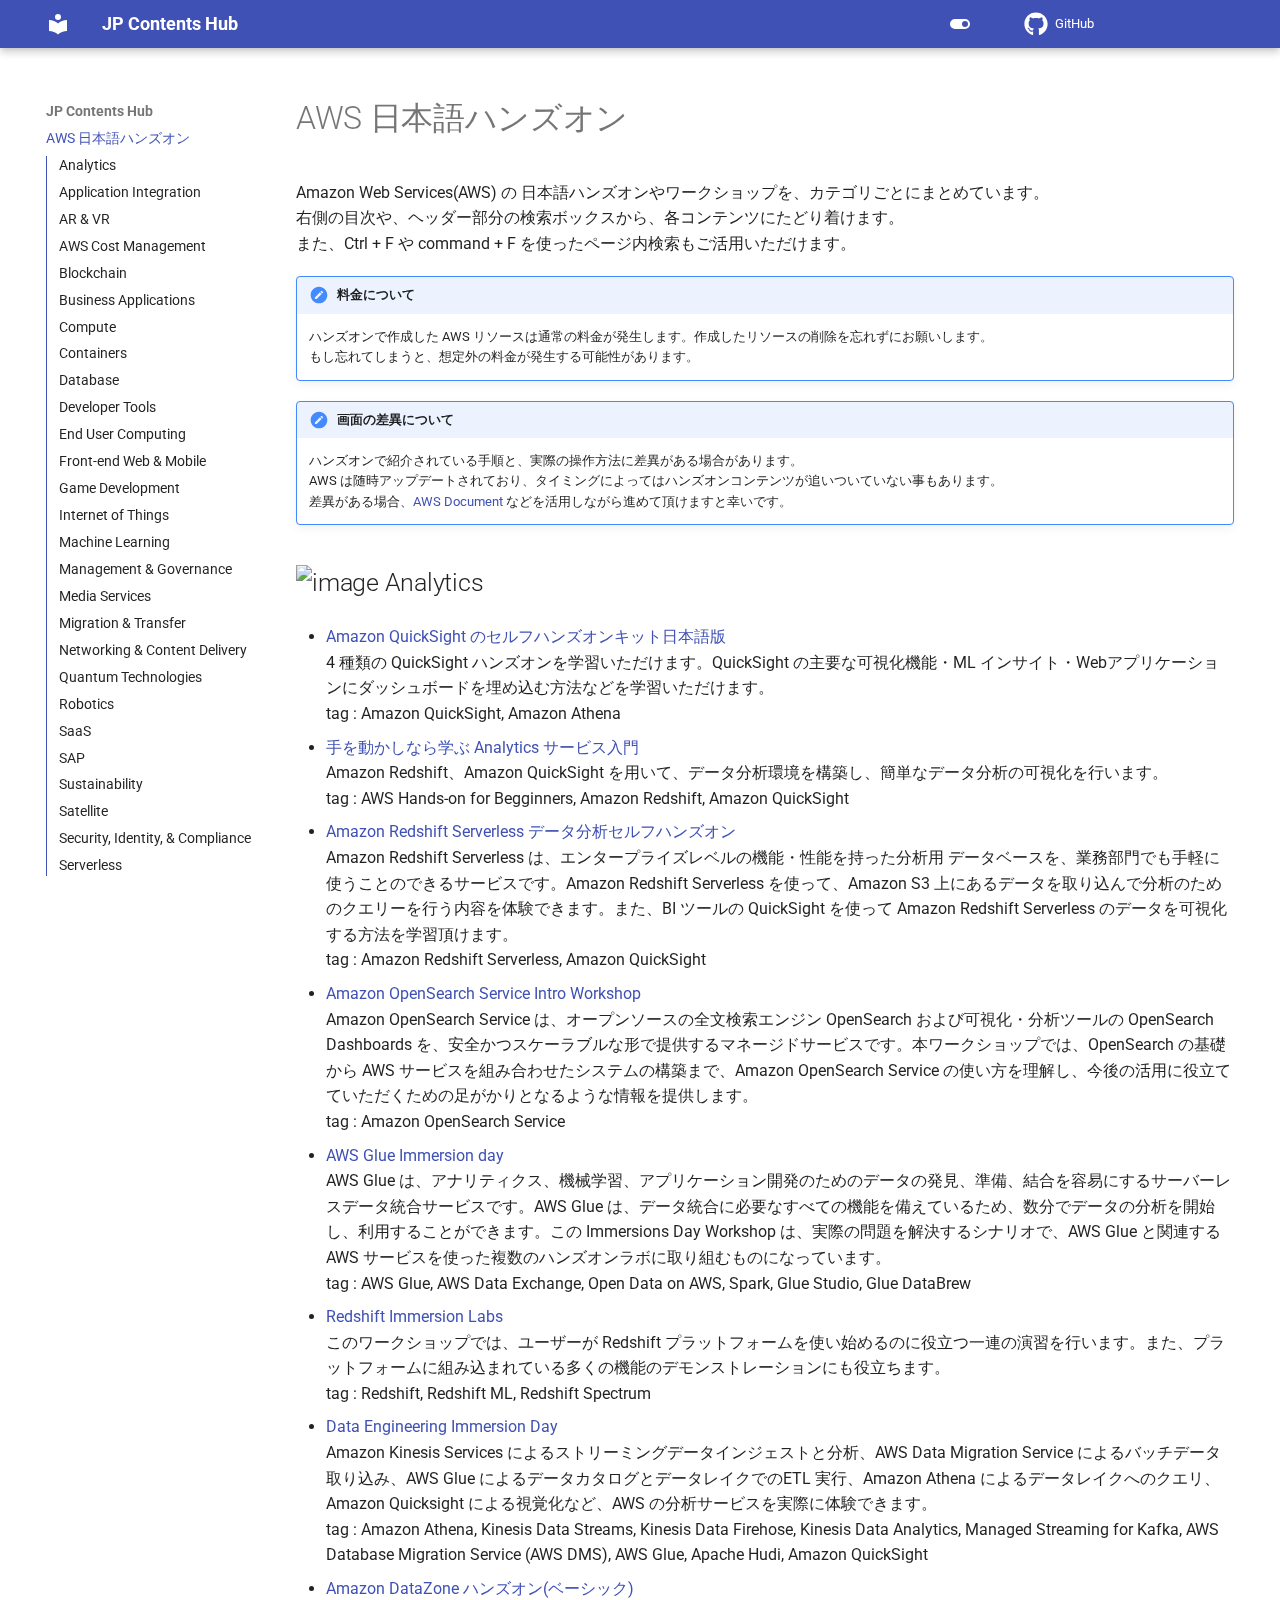
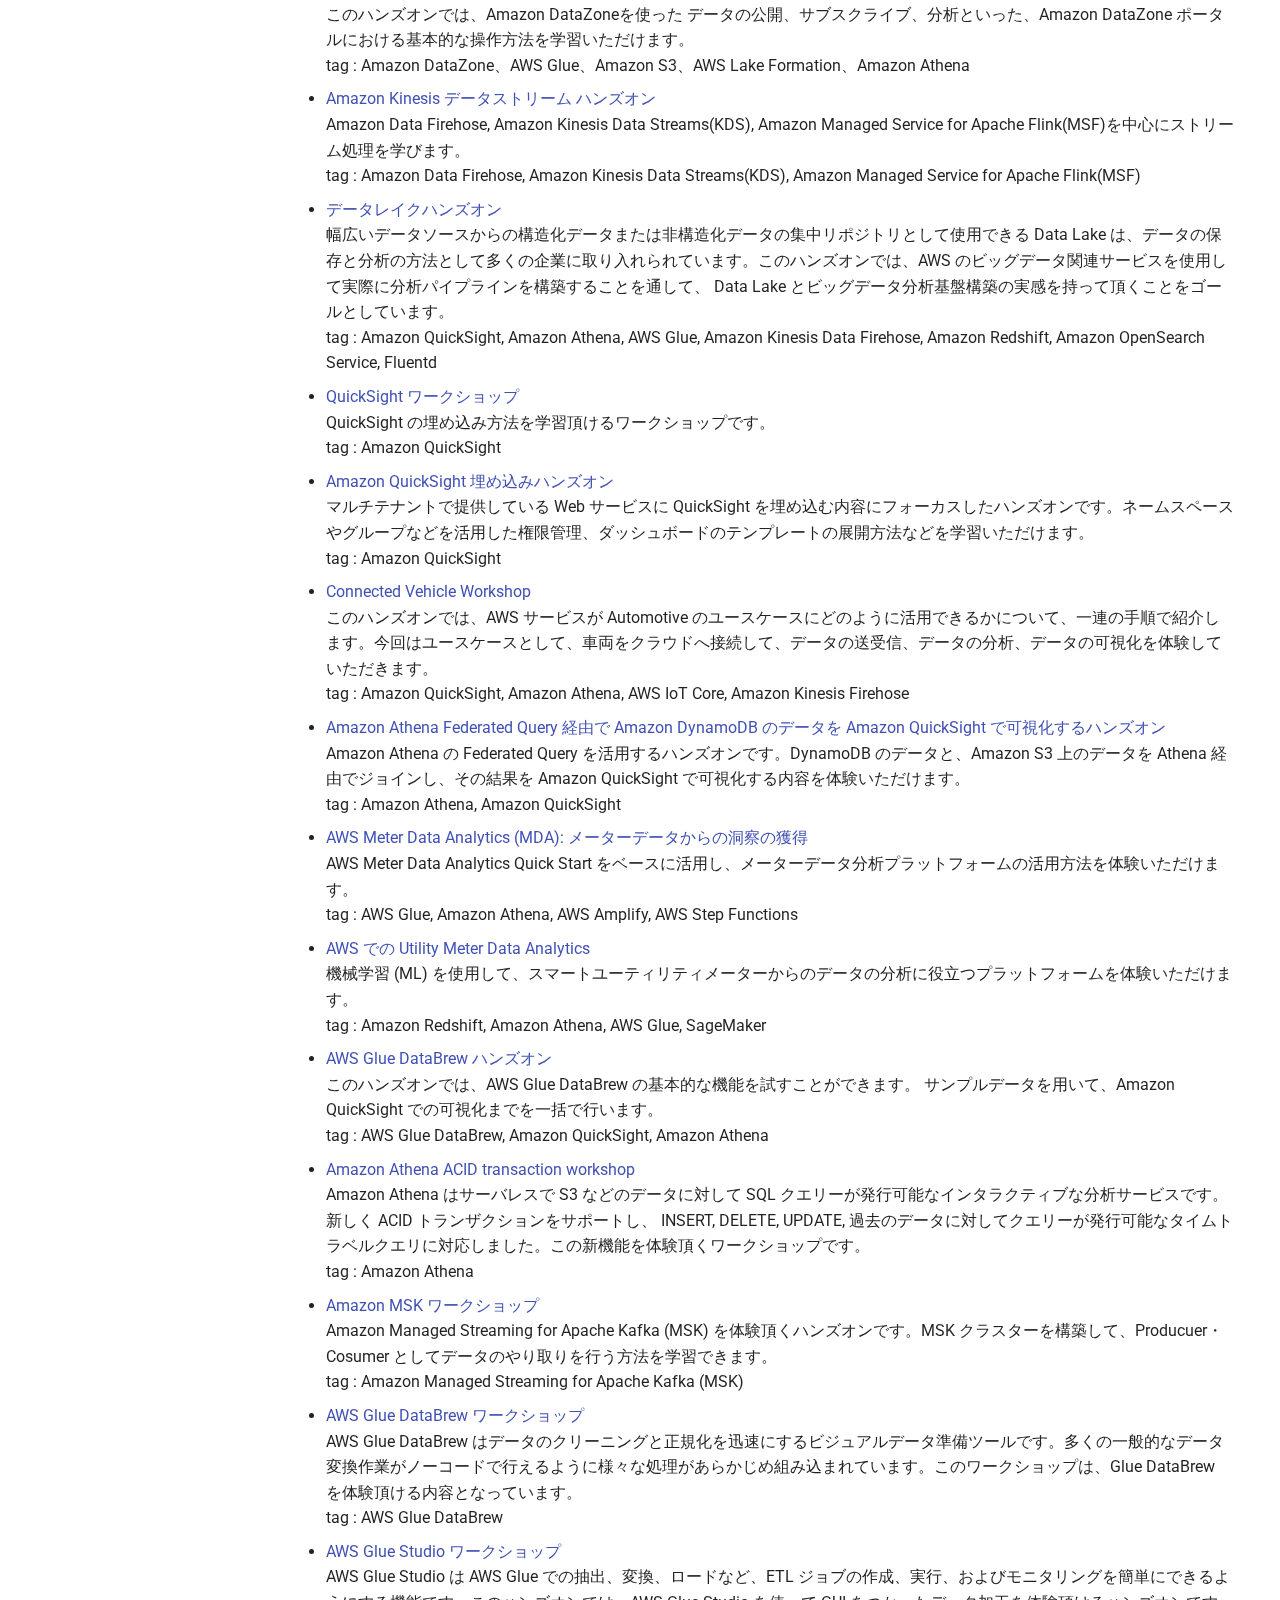
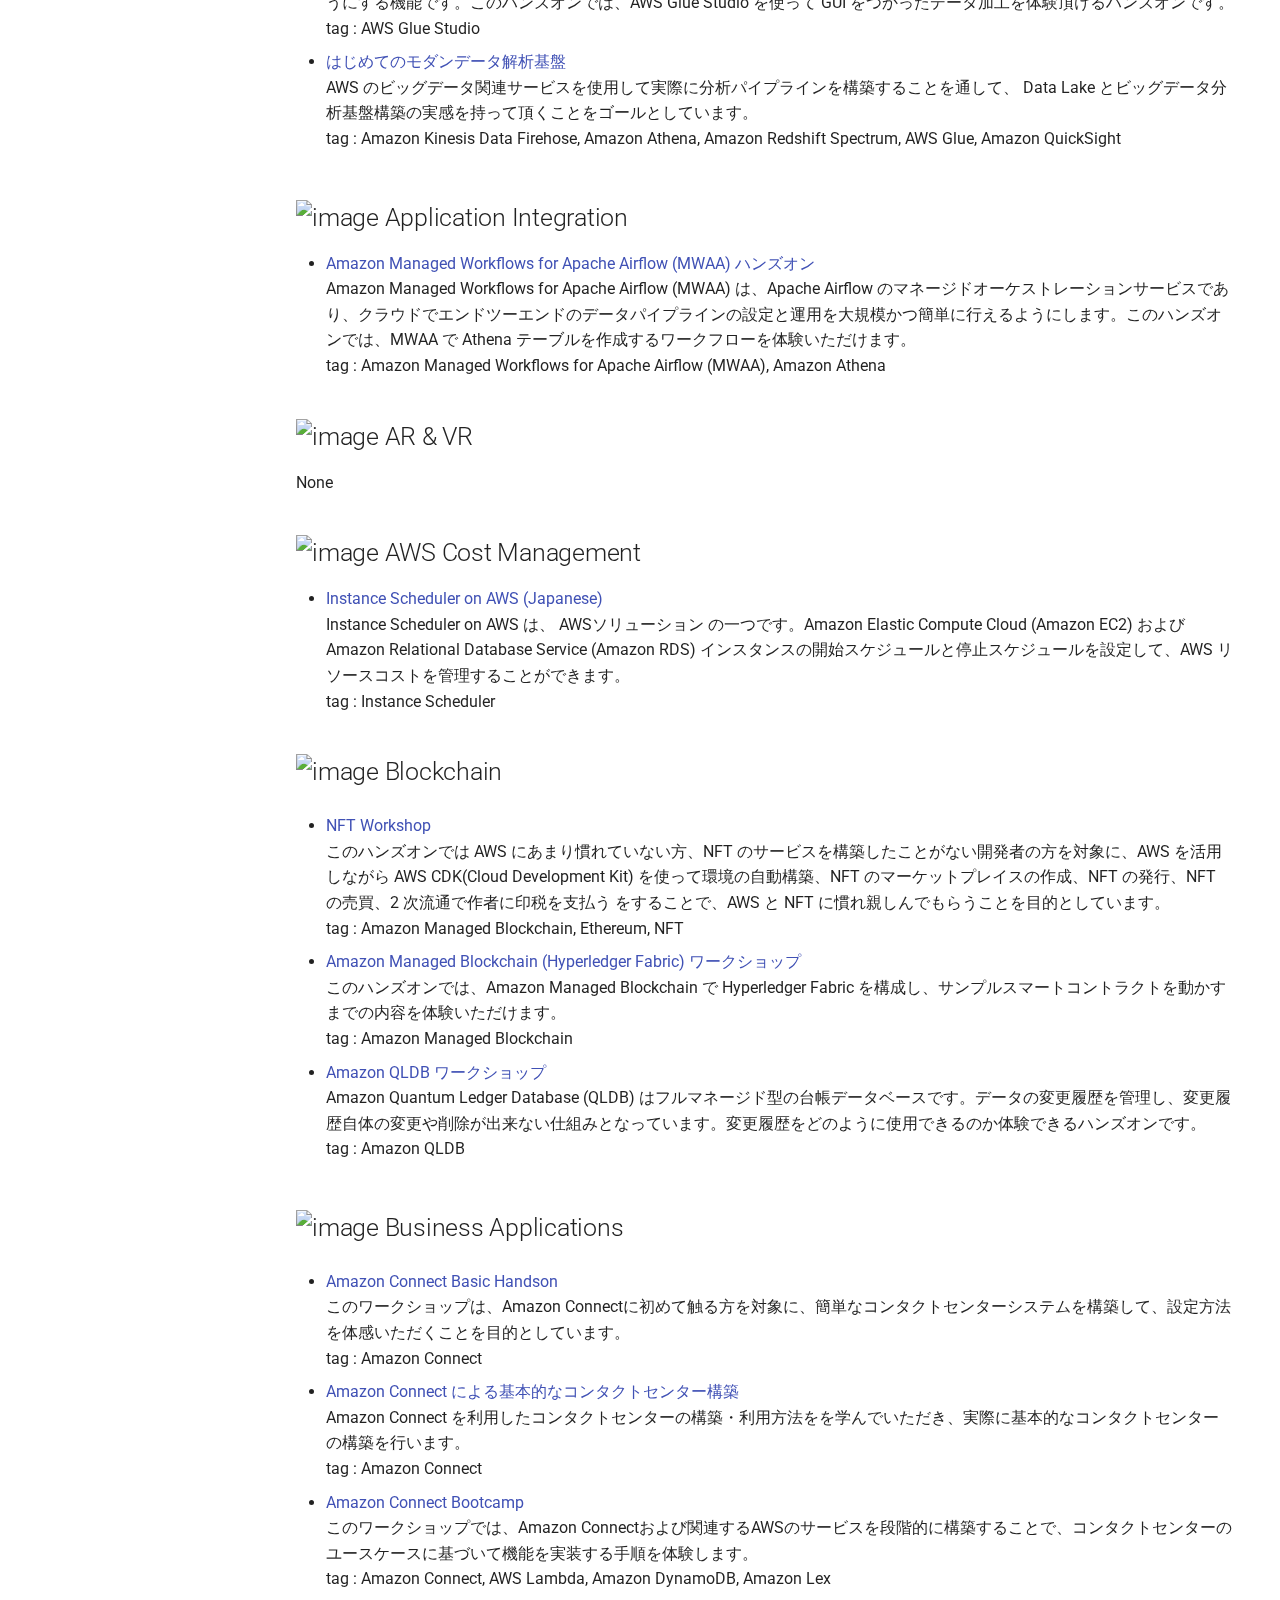
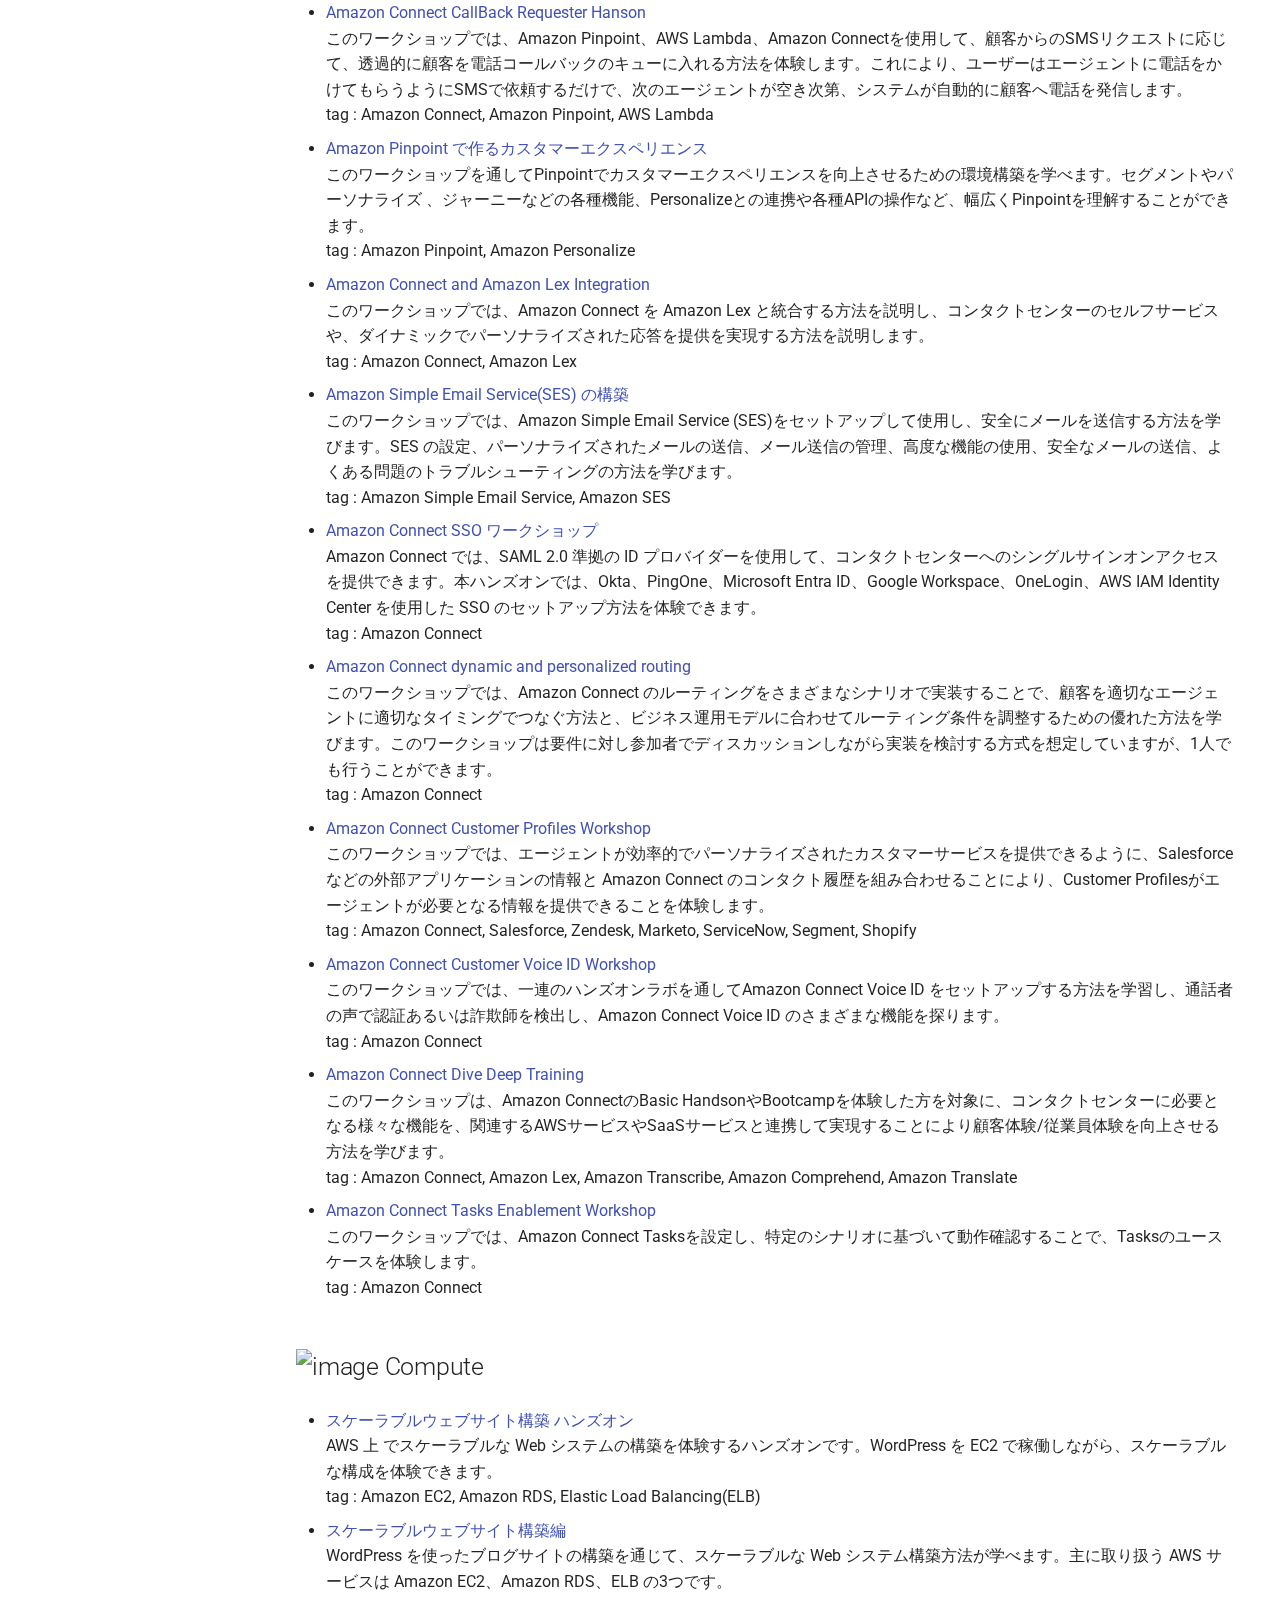
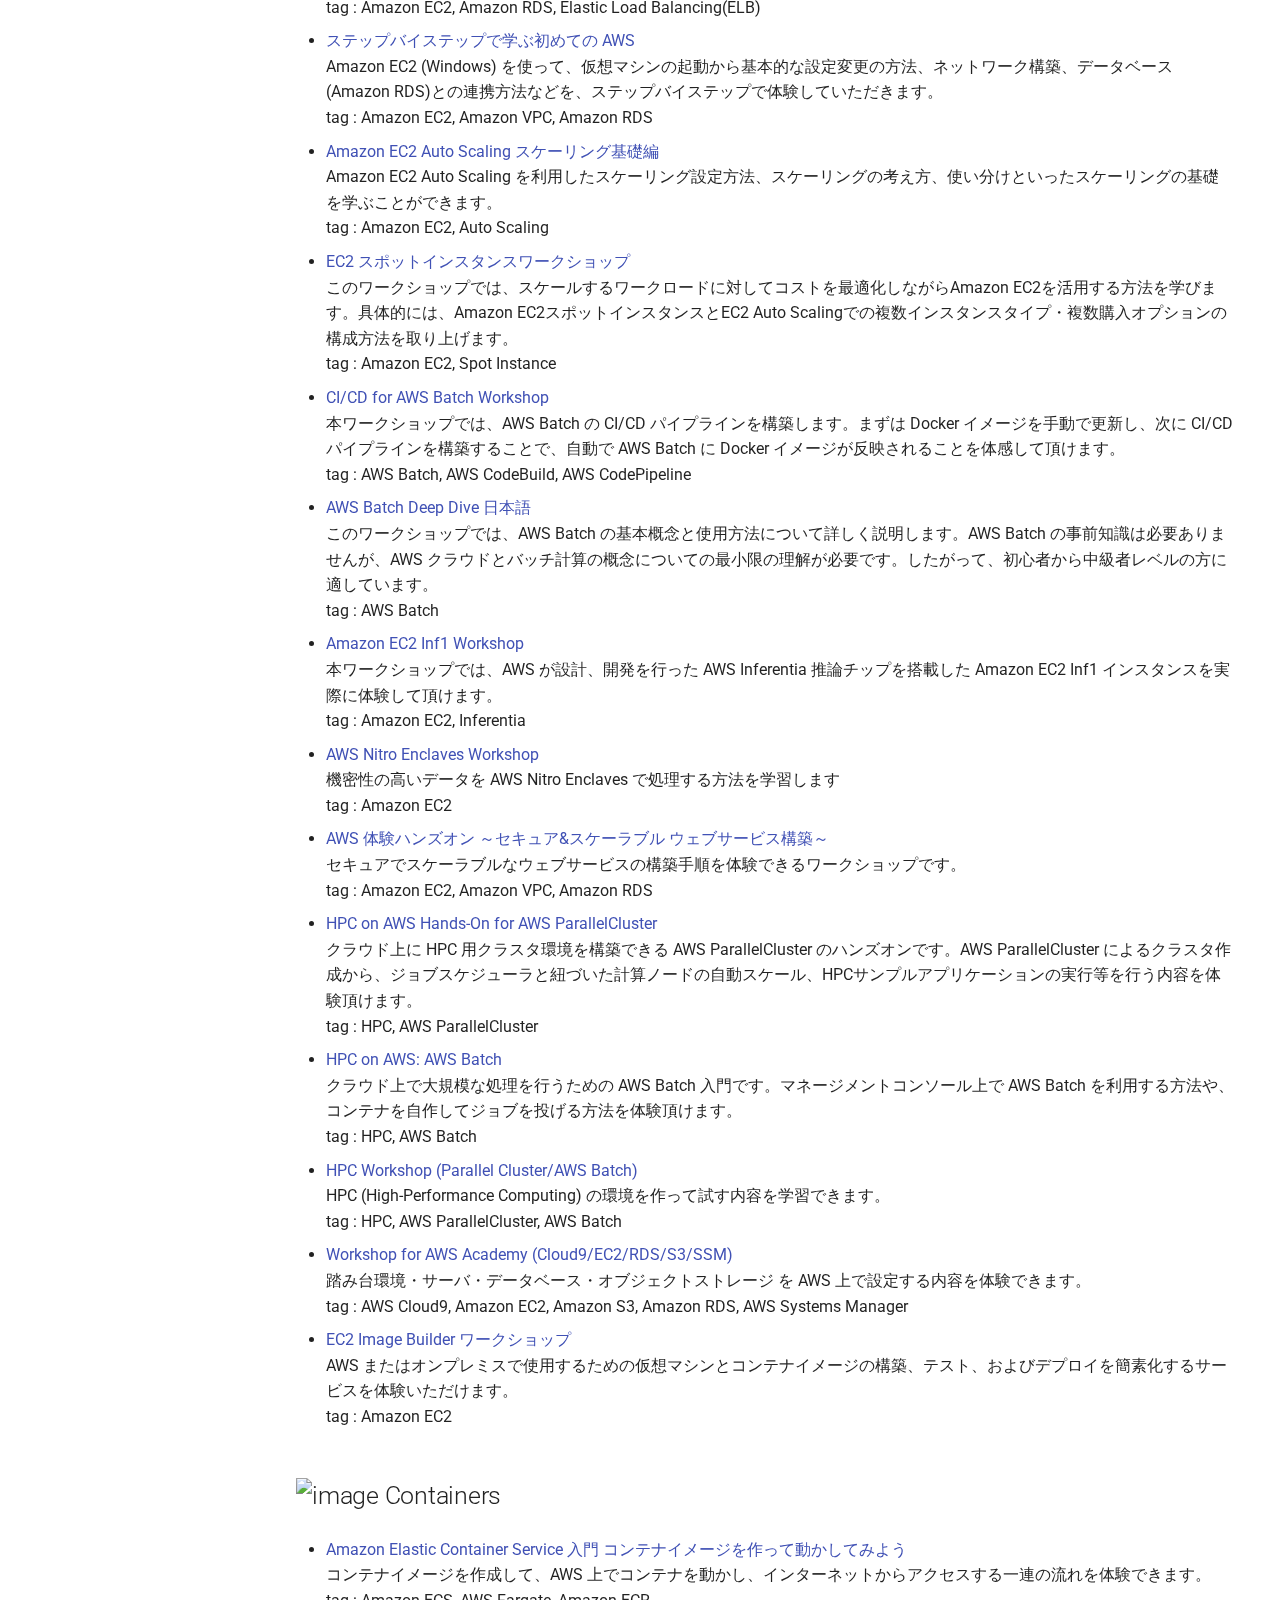
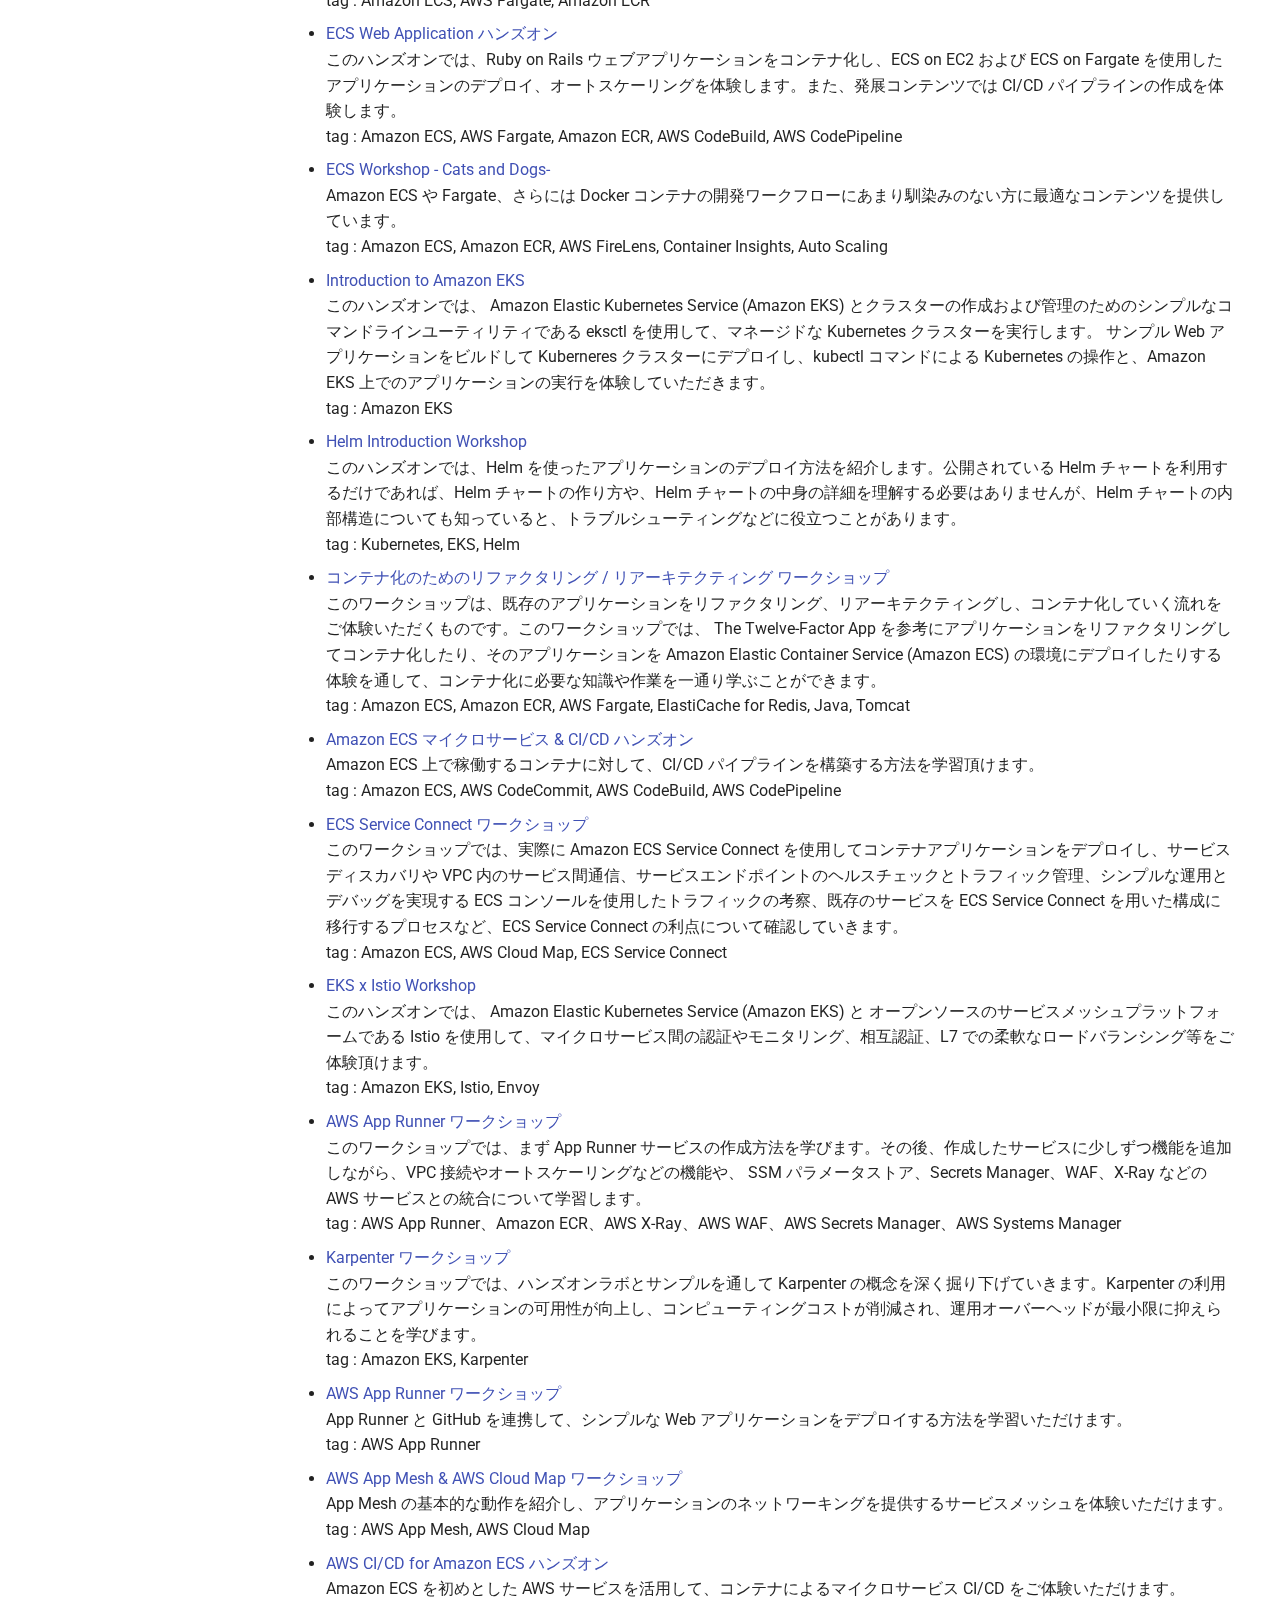
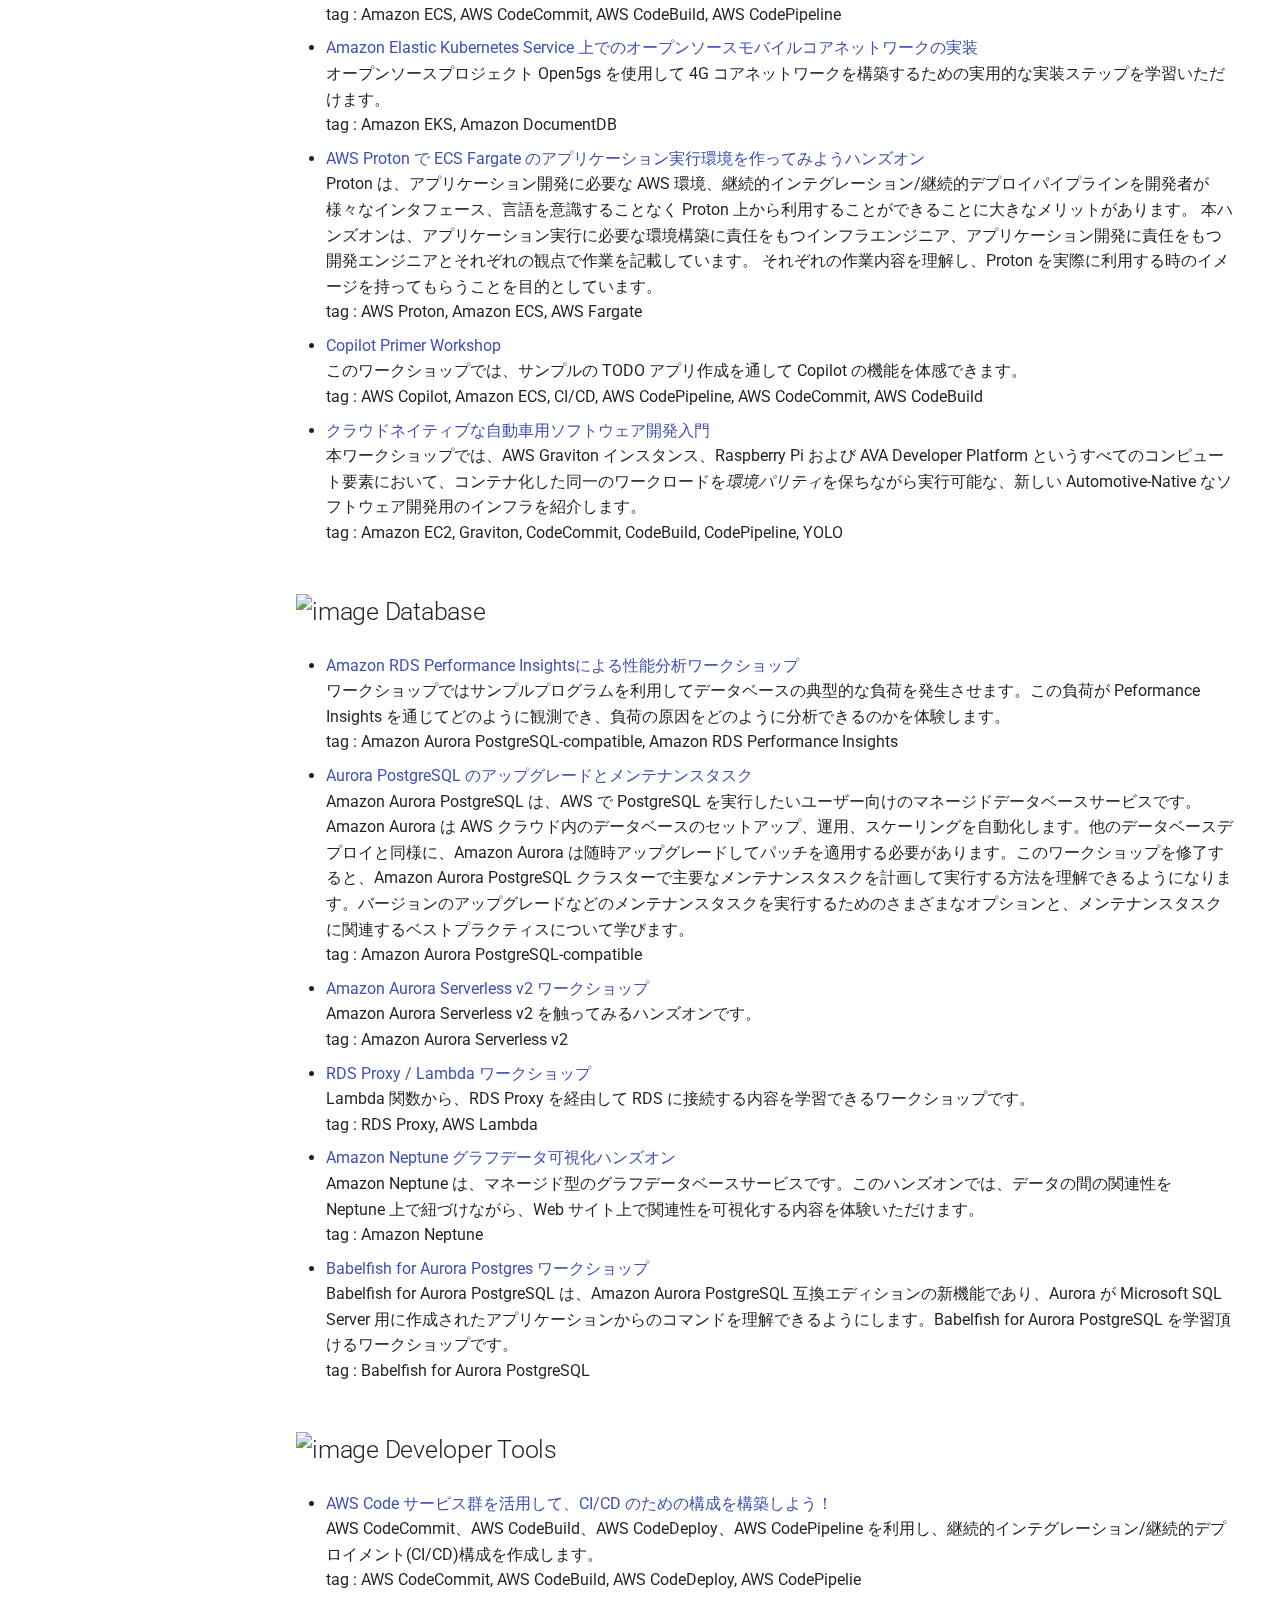
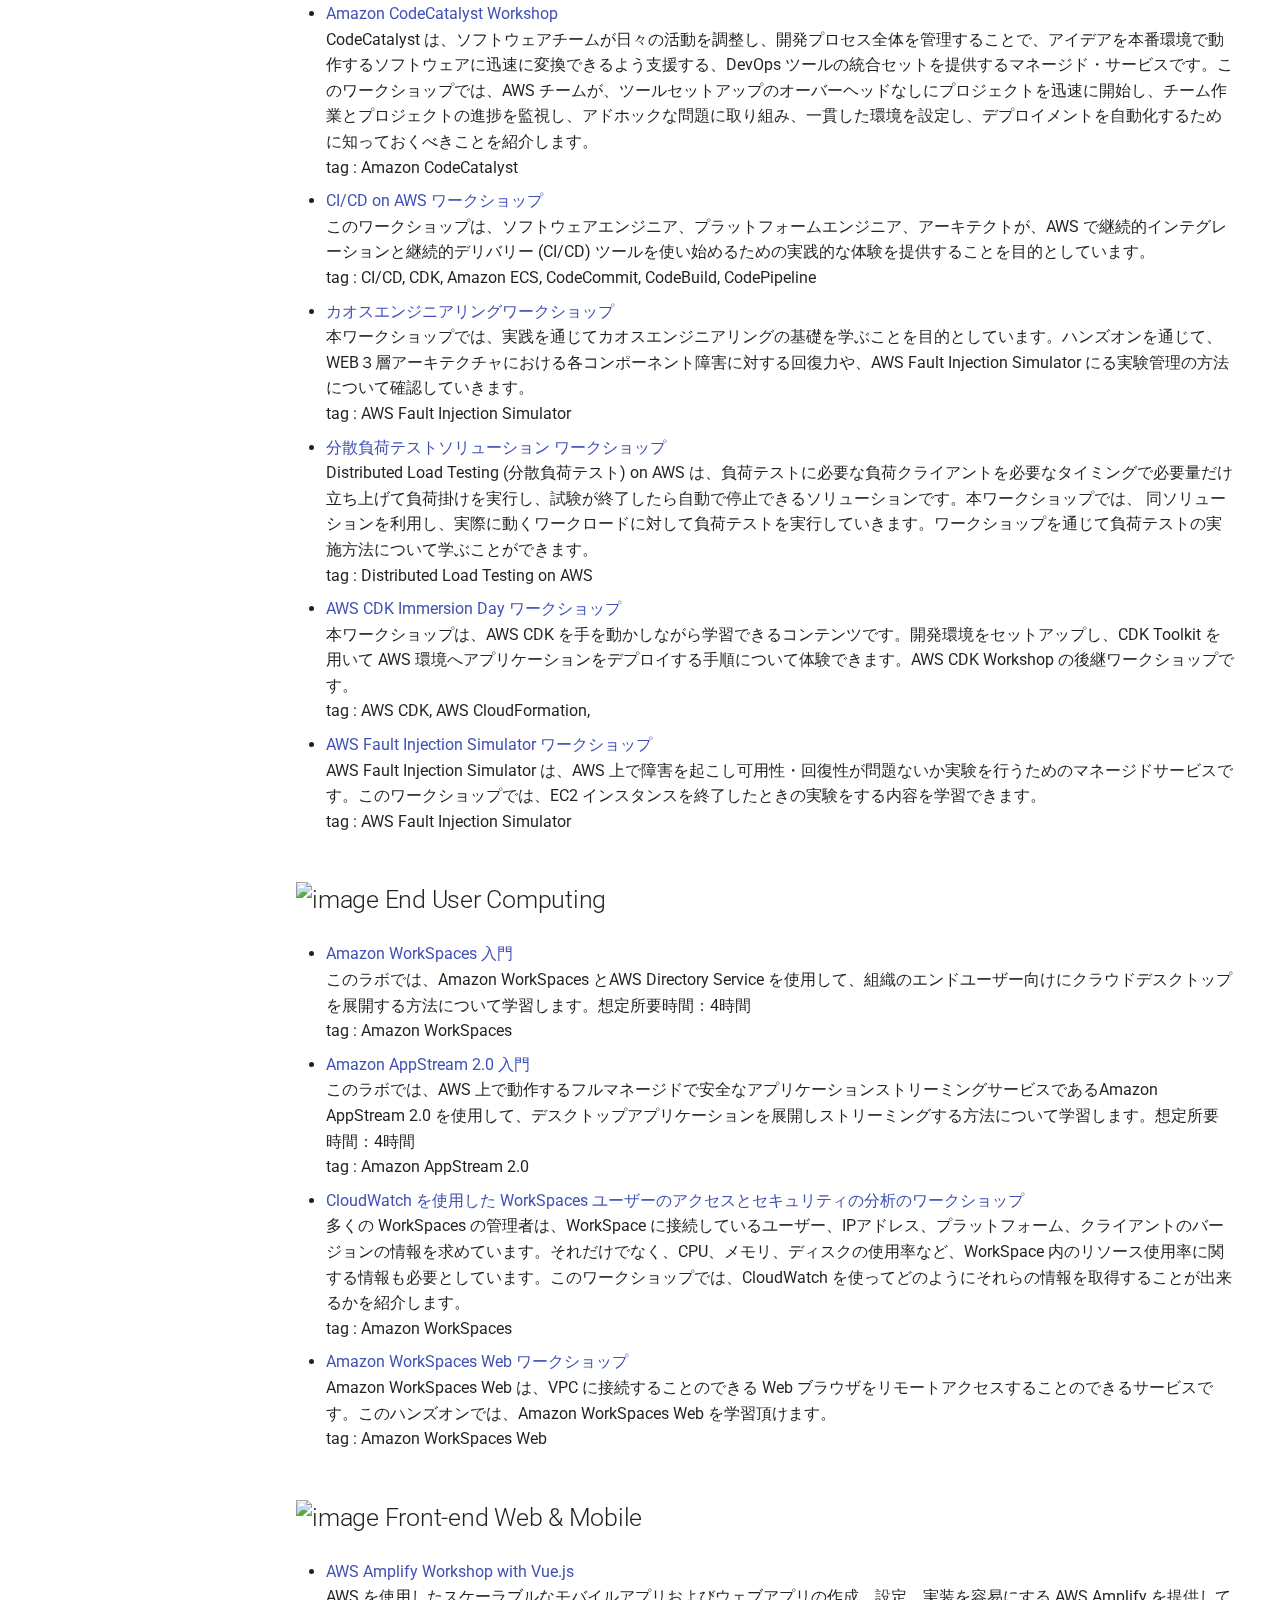
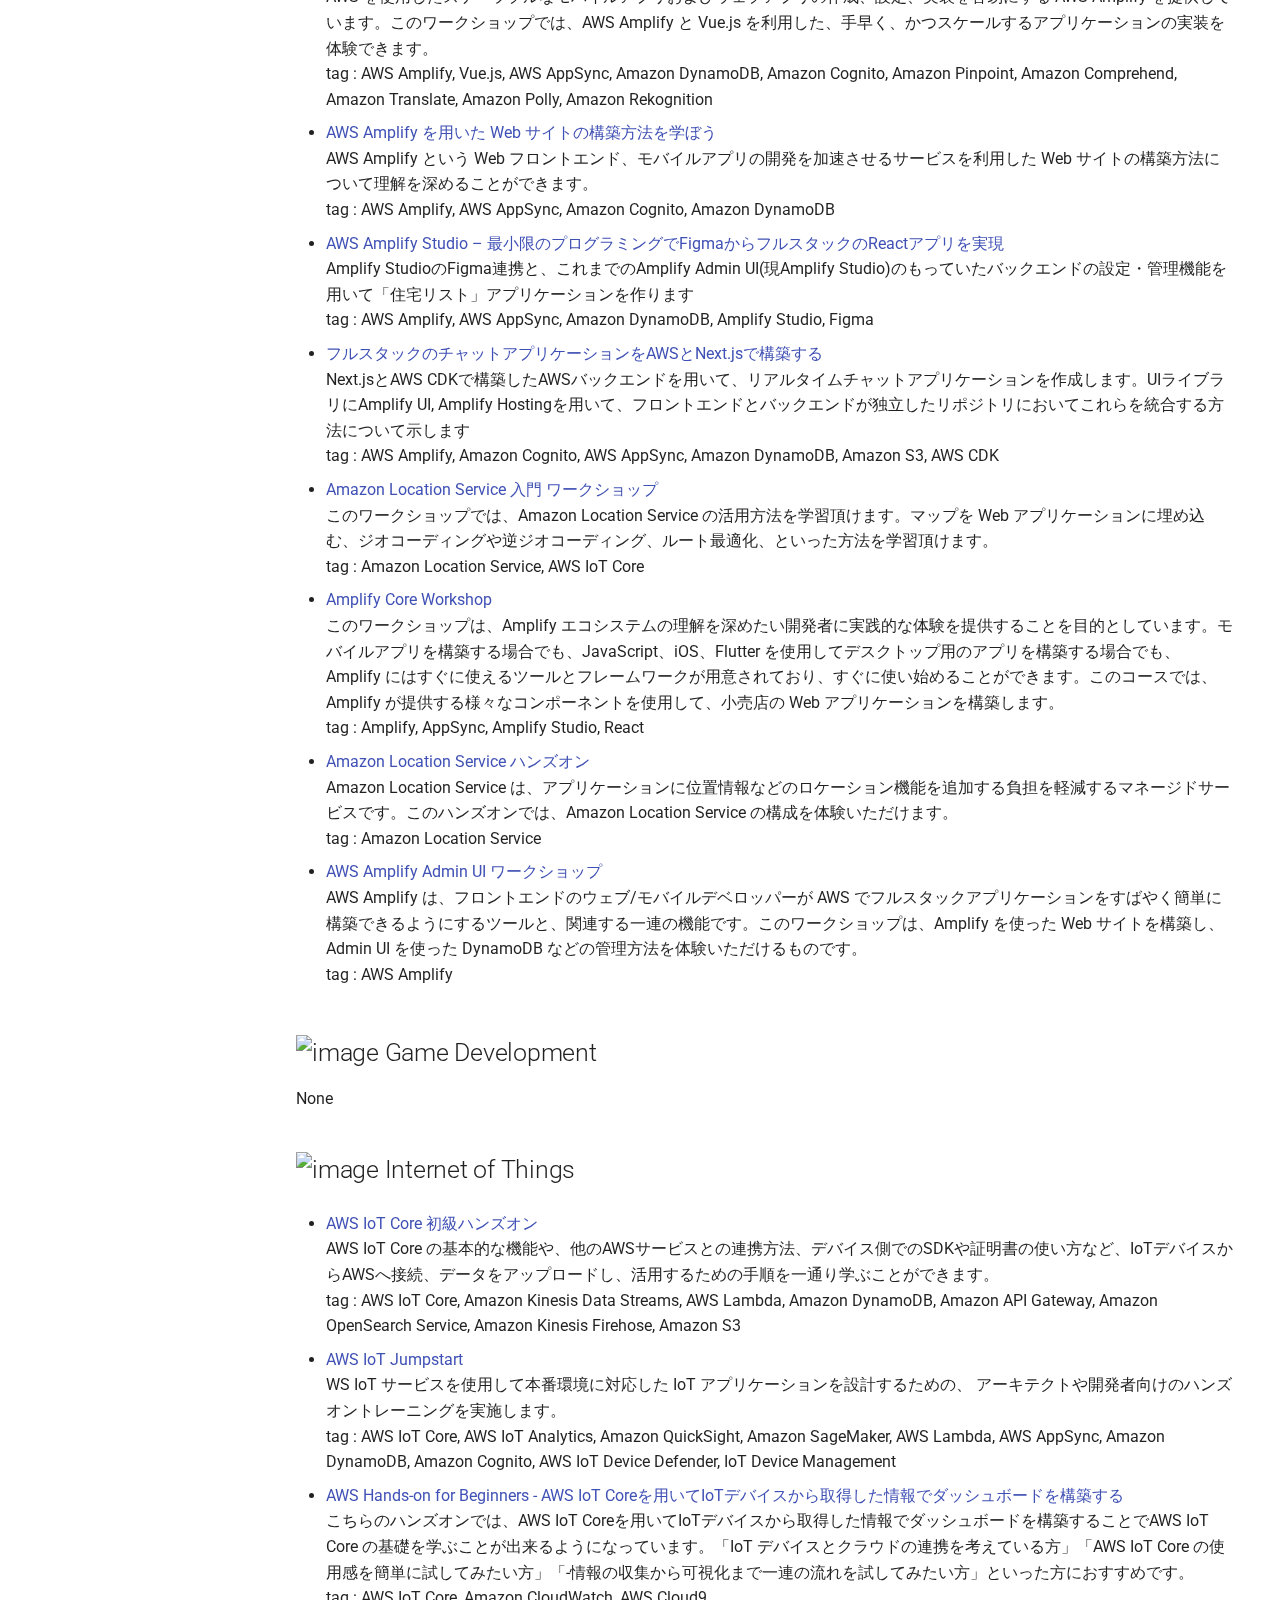
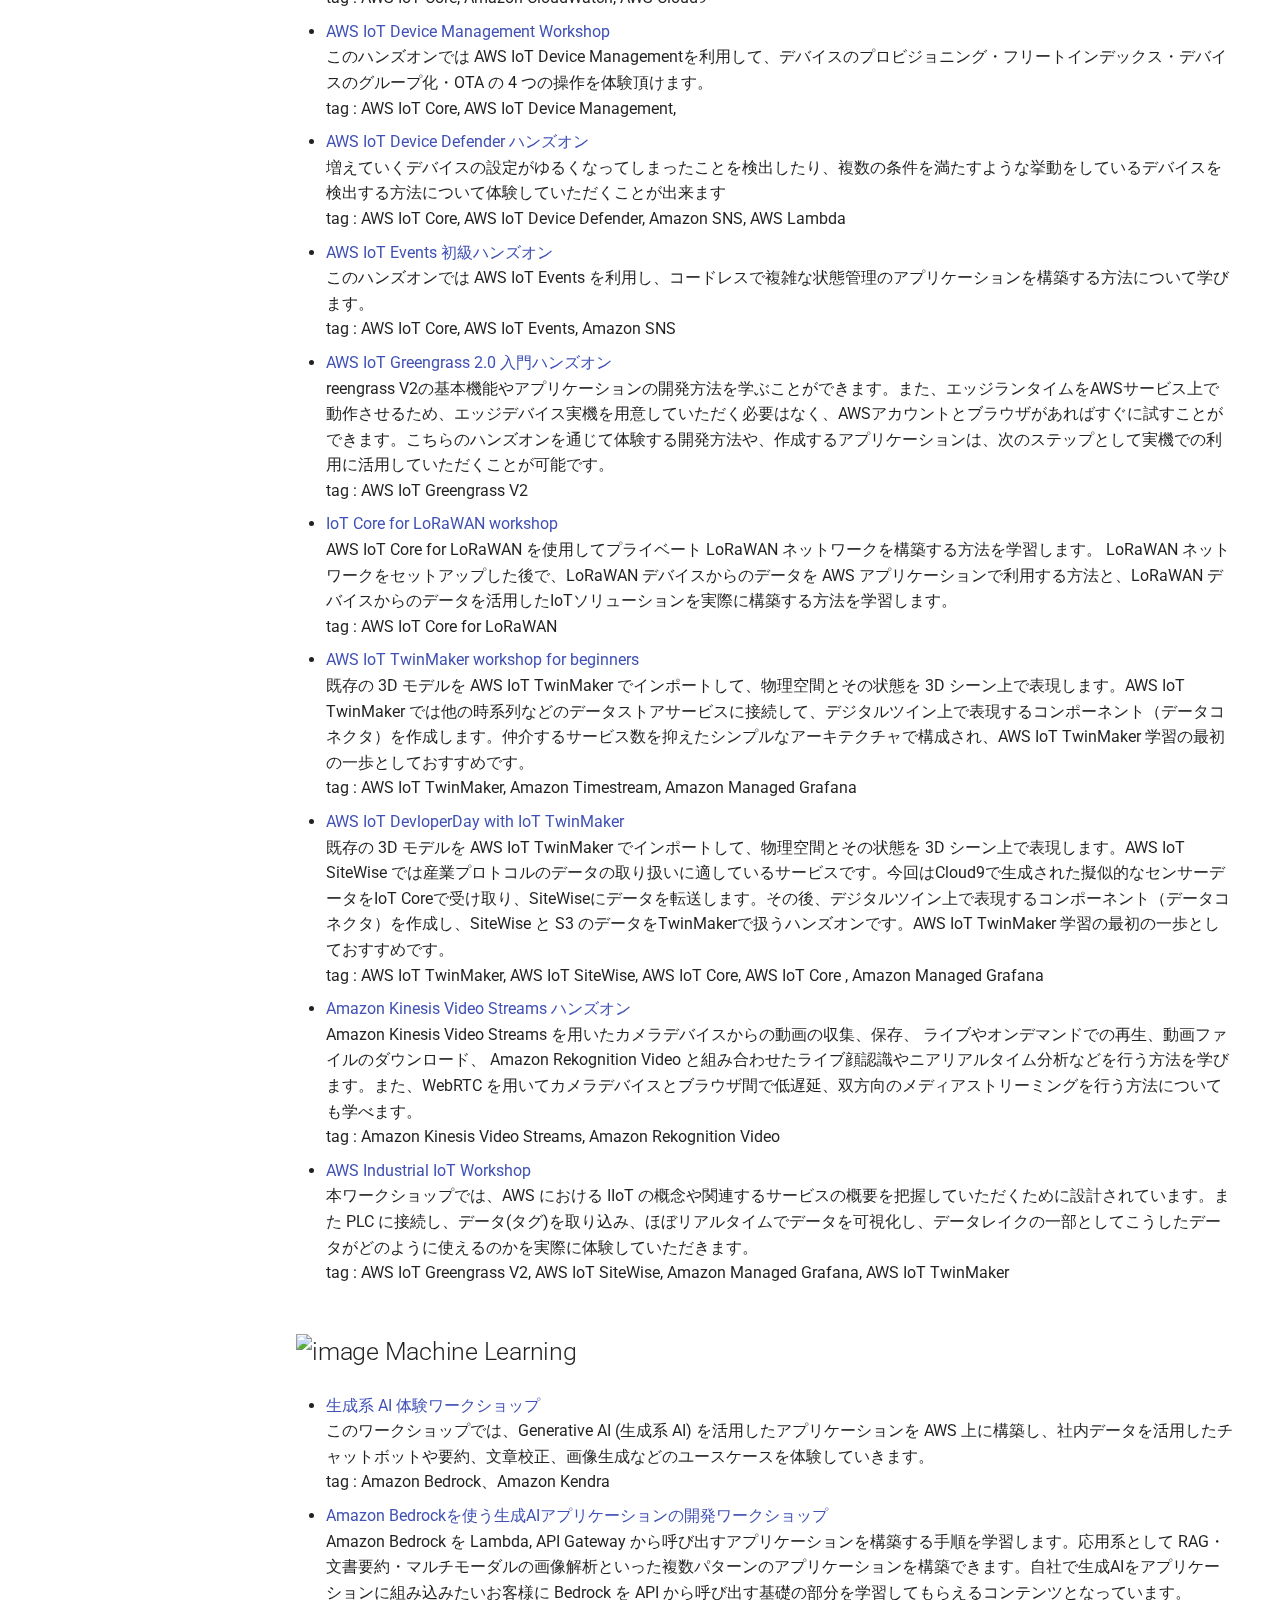
==== index.html @ ce3db0c5 "Deployed 06b2135 with MkDocs version: 1.5.3" ====
<!doctype html>
<html lang="en" class="no-js">
  <head>
    

      <meta charset="utf-8">
      <meta name="viewport" content="width=device-width,initial-scale=1">
      
        <meta name="description" content="AWS 日本語ハンズオンを一覧としてまとめたウェブサイトです。AWS サービスや機能を、実際に触ってみて学習を進められます。">
      
      
      
      
      
        <link rel="next" href="link/">
      
      
      <link rel="icon" href="assets/images/favicon.png">
      <meta name="generator" content="mkdocs-1.5.3, mkdocs-material-9.5.15">
    





<meta property="og:type" content="website">
<meta name="twitter:card" content="summary_large_image">
<meta property="og:title" content="JP Contents Hub">
<meta name="twitter:title" content="JP Contents Hub">
<meta property="og:description" content="AWS 日本語ハンズオンを一覧としてまとめたウェブサイトです。AWS サービスや機能を、実際に触ってみて学習を進められます。">
<meta name="twitter:description" content="AWS 日本語ハンズオンを一覧としてまとめたウェブサイトです。AWS サービスや機能を、実際に触ってみて学習を進められます。">
<meta property="og:image" content="Nonehttps://aws-samples.github.io/jp-contents-hub/img/ogp.png">
<meta name="twitter:image" content="Nonehttps://aws-samples.github.io/jp-contents-hub/img/ogp.png">
<meta property="og:url" content="None">

    
      
        <title>JP Contents Hub</title>
      
    
    
      <link rel="stylesheet" href="assets/stylesheets/main.7e359304.min.css">
      
        
        <link rel="stylesheet" href="assets/stylesheets/palette.06af60db.min.css">
      
      


    
    
      
    
    
      
        
        
        <link rel="preconnect" href="https://fonts.gstatic.com" crossorigin>
        <link rel="stylesheet" href="https://fonts.googleapis.com/css?family=Roboto:300,300i,400,400i,700,700i%7CRoboto+Mono:400,400i,700,700i&display=fallback">
        <style>:root{--md-text-font:"Roboto";--md-code-font:"Roboto Mono"}</style>
      
    
    
      <link rel="stylesheet" href="stylesheets/extra.css">
    
    <script>__md_scope=new URL(".",location),__md_hash=e=>[...e].reduce((e,_)=>(e<<5)-e+_.charCodeAt(0),0),__md_get=(e,_=localStorage,t=__md_scope)=>JSON.parse(_.getItem(t.pathname+"."+e)),__md_set=(e,_,t=localStorage,a=__md_scope)=>{try{t.setItem(a.pathname+"."+e,JSON.stringify(_))}catch(e){}}</script>
    
      
  


  
  

<script id="__analytics">function __md_analytics(){function n(){dataLayer.push(arguments)}window.dataLayer=window.dataLayer||[],n("js",new Date),n("config","G-CTN43YLDVC"),document.addEventListener("DOMContentLoaded",function(){document.forms.search&&document.forms.search.query.addEventListener("blur",function(){this.value&&n("event","search",{search_term:this.value})}),document$.subscribe(function(){var a=document.forms.feedback;if(void 0!==a)for(var e of a.querySelectorAll("[type=submit]"))e.addEventListener("click",function(e){e.preventDefault();var t=document.location.pathname,e=this.getAttribute("data-md-value");n("event","feedback",{page:t,data:e}),a.firstElementChild.disabled=!0;e=a.querySelector(".md-feedback__note [data-md-value='"+e+"']");e&&(e.hidden=!1)}),a.hidden=!1}),location$.subscribe(function(e){n("config","G-CTN43YLDVC",{page_path:e.pathname})})});var e=document.createElement("script");e.async=!0,e.src="https://www.googletagmanager.com/gtag/js?id=G-CTN43YLDVC",document.getElementById("__analytics").insertAdjacentElement("afterEnd",e)}</script>
  
    <script>"undefined"!=typeof __md_analytics&&__md_analytics()</script>
  

    
    
    
  </head>
  
  
    
    
      
    
    
    
    
    <body dir="ltr" data-md-color-scheme="default" data-md-color-primary="indigo" data-md-color-accent="indigo">
  
    
    <input class="md-toggle" data-md-toggle="drawer" type="checkbox" id="__drawer" autocomplete="off">
    <input class="md-toggle" data-md-toggle="search" type="checkbox" id="__search" autocomplete="off">
    <label class="md-overlay" for="__drawer"></label>
    <div data-md-component="skip">
      
        
        <a href="#aws" class="md-skip">
          Skip to content
        </a>
      
    </div>
    <div data-md-component="announce">
      
    </div>
    
    
      <!--
  Copyright (c) 2016-2022 Martin Donath <martin.donath@squidfunk.com>

  Permission is hereby granted, free of charge, to any person obtaining a copy
  of this software and associated documentation files (the "Software"), to
  deal in the Software without restriction, including without limitation the
  rights to use, copy, modify, merge, publish, distribute, sublicense, and/or
  sell copies of the Software, and to permit persons to whom the Software is
  furnished to do so, subject to the following conditions:

  The above copyright notice and this permission notice shall be included in
  all copies or substantial portions of the Software.

  THE SOFTWARE IS PROVIDED "AS IS", WITHOUT WARRANTY OF ANY KIND, EXPRESS OR
  IMPLIED, INCLUDING BUT NOT LIMITED TO THE WARRANTIES OF MERCHANTABILITY,
  FITNESS FOR A PARTICULAR PURPOSE AND NON-INFRINGEMENT. IN NO EVENT SHALL THE
  AUTHORS OR COPYRIGHT HOLDERS BE LIABLE FOR ANY CLAIM, DAMAGES OR OTHER
  LIABILITY, WHETHER IN AN ACTION OF CONTRACT, TORT OR OTHERWISE, ARISING
  FROM, OUT OF OR IN CONNECTION WITH THE SOFTWARE OR THE USE OR OTHER DEALINGS
  IN THE SOFTWARE.
-->

<!-- Determine class according to configuration -->



<!-- Header -->
<header class="md-header" data-md-component="header">
    <nav class="md-header__inner md-grid" aria-label="header.title">

        <!-- Link to home -->
        <a href="." title="JP Contents Hub"
            class="md-header__button md-logo" aria-label="JP Contents Hub" data-md-component="logo">
            
  
  <svg xmlns="http://www.w3.org/2000/svg" viewBox="0 0 24 24"><path d="M12 8a3 3 0 0 0 3-3 3 3 0 0 0-3-3 3 3 0 0 0-3 3 3 3 0 0 0 3 3m0 3.54C9.64 9.35 6.5 8 3 8v11c3.5 0 6.64 1.35 9 3.54 2.36-2.19 5.5-3.54 9-3.54V8c-3.5 0-6.64 1.35-9 3.54Z"/></svg>

        </a>

        <!-- Button to open drawer -->
        <label class="md-header__button md-icon" for="__drawer">
            <svg xmlns="http://www.w3.org/2000/svg" viewBox="0 0 24 24"><path d="M3 6h18v2H3V6m0 5h18v2H3v-2m0 5h18v2H3v-2Z"/></svg>
        </label>

        <!-- Header title -->
        <div class="md-header__title" data-md-component="header-title">
            <div class="md-header__ellipsis">
                <div class="md-header__topic">
                    <span class="md-ellipsis">
                        JP Contents Hub
                    </span>
                </div>
                <div class="md-header__topic" data-md-component="header-topic">
                    <span class="md-ellipsis">
                        JP Contents Hub
                    </span>
                </div>
            </div>
        </div>

        <!-- Color palette -->
        
        <form class="md-header__option" data-md-component="palette">
            
            
            
            <input class="md-option" data-md-color-media="" data-md-color-scheme="default"
                data-md-color-primary="indigo" data-md-color-accent="indigo" 
                aria-label="Switch to dark mode"  type="radio"
                name="__palette" id="__palette_1" />
            
            <label class="md-header__button md-icon" title="Switch to dark mode"
                for="__palette_2" hidden>
                <svg xmlns="http://www.w3.org/2000/svg" viewBox="0 0 24 24"><path d="M17 7H7a5 5 0 0 0-5 5 5 5 0 0 0 5 5h10a5 5 0 0 0 5-5 5 5 0 0 0-5-5m0 8a3 3 0 0 1-3-3 3 3 0 0 1 3-3 3 3 0 0 1 3 3 3 3 0 0 1-3 3Z"/></svg>
            </label>
            
            
            
            
            <input class="md-option" data-md-color-media="" data-md-color-scheme="slate"
                data-md-color-primary="indigo" data-md-color-accent="indigo" 
                aria-label="Switch to light mode"  type="radio"
                name="__palette" id="__palette_2" />
            
            <label class="md-header__button md-icon" title="Switch to light mode"
                for="__palette_1" hidden>
                <svg xmlns="http://www.w3.org/2000/svg" viewBox="0 0 24 24"><path d="M17 6H7c-3.31 0-6 2.69-6 6s2.69 6 6 6h10c3.31 0 6-2.69 6-6s-2.69-6-6-6zm0 10H7c-2.21 0-4-1.79-4-4s1.79-4 4-4h10c2.21 0 4 1.79 4 4s-1.79 4-4 4zM7 9c-1.66 0-3 1.34-3 3s1.34 3 3 3 3-1.34 3-3-1.34-3-3-3z"/></svg>
            </label>
            
            
        </form>
        

        <!-- Site language selector -->
        

        <!-- Button to open search modal -->
        

        <!-- Repository information -->
        
        <div class="md-header__source">
            <a href="https://github.com/aws-samples/jp-contents-hub" title="Go to repository" class="md-source" data-md-component="source">
  <div class="md-source__icon md-icon">
    
    <svg xmlns="http://www.w3.org/2000/svg" viewBox="0 0 496 512"><!--! Font Awesome Free 6.5.1 by @fontawesome - https://fontawesome.com License - https://fontawesome.com/license/free (Icons: CC BY 4.0, Fonts: SIL OFL 1.1, Code: MIT License) Copyright 2023 Fonticons, Inc.--><path d="M165.9 397.4c0 2-2.3 3.6-5.2 3.6-3.3.3-5.6-1.3-5.6-3.6 0-2 2.3-3.6 5.2-3.6 3-.3 5.6 1.3 5.6 3.6zm-31.1-4.5c-.7 2 1.3 4.3 4.3 4.9 2.6 1 5.6 0 6.2-2s-1.3-4.3-4.3-5.2c-2.6-.7-5.5.3-6.2 2.3zm44.2-1.7c-2.9.7-4.9 2.6-4.6 4.9.3 2 2.9 3.3 5.9 2.6 2.9-.7 4.9-2.6 4.6-4.6-.3-1.9-3-3.2-5.9-2.9zM244.8 8C106.1 8 0 113.3 0 252c0 110.9 69.8 205.8 169.5 239.2 12.8 2.3 17.3-5.6 17.3-12.1 0-6.2-.3-40.4-.3-61.4 0 0-70 15-84.7-29.8 0 0-11.4-29.1-27.8-36.6 0 0-22.9-15.7 1.6-15.4 0 0 24.9 2 38.6 25.8 21.9 38.6 58.6 27.5 72.9 20.9 2.3-16 8.8-27.1 16-33.7-55.9-6.2-112.3-14.3-112.3-110.5 0-27.5 7.6-41.3 23.6-58.9-2.6-6.5-11.1-33.3 2.6-67.9 20.9-6.5 69 27 69 27 20-5.6 41.5-8.5 62.8-8.5s42.8 2.9 62.8 8.5c0 0 48.1-33.6 69-27 13.7 34.7 5.2 61.4 2.6 67.9 16 17.7 25.8 31.5 25.8 58.9 0 96.5-58.9 104.2-114.8 110.5 9.2 7.9 17 22.9 17 46.4 0 33.7-.3 75.4-.3 83.6 0 6.5 4.6 14.4 17.3 12.1C428.2 457.8 496 362.9 496 252 496 113.3 383.5 8 244.8 8zM97.2 352.9c-1.3 1-1 3.3.7 5.2 1.6 1.6 3.9 2.3 5.2 1 1.3-1 1-3.3-.7-5.2-1.6-1.6-3.9-2.3-5.2-1zm-10.8-8.1c-.7 1.3.3 2.9 2.3 3.9 1.6 1 3.6.7 4.3-.7.7-1.3-.3-2.9-2.3-3.9-2-.6-3.6-.3-4.3.7zm32.4 35.6c-1.6 1.3-1 4.3 1.3 6.2 2.3 2.3 5.2 2.6 6.5 1 1.3-1.3.7-4.3-1.3-6.2-2.2-2.3-5.2-2.6-6.5-1zm-11.4-14.7c-1.6 1-1.6 3.6 0 5.9 1.6 2.3 4.3 3.3 5.6 2.3 1.6-1.3 1.6-3.9 0-6.2-1.4-2.3-4-3.3-5.6-2z"/></svg>
  </div>
  <div class="md-source__repository">
    GitHub
  </div>
</a>
        </div>
        
    </nav>

    <!-- Navigation tabs (sticky) -->
    
</header>
    
    <div class="md-container" data-md-component="container">
      
      
        
          
        
      
      <main class="md-main" data-md-component="main">
        <div class="md-main__inner md-grid">
          
            
              
              <div class="md-sidebar md-sidebar--primary" data-md-component="sidebar" data-md-type="navigation" >
                <div class="md-sidebar__scrollwrap">
                  <div class="md-sidebar__inner">
                    



  

<nav class="md-nav md-nav--primary md-nav--integrated" aria-label="Navigation" data-md-level="0">
  <label class="md-nav__title" for="__drawer">
    <a href="." title="JP Contents Hub" class="md-nav__button md-logo" aria-label="JP Contents Hub" data-md-component="logo">
      
  
  <svg xmlns="http://www.w3.org/2000/svg" viewBox="0 0 24 24"><path d="M12 8a3 3 0 0 0 3-3 3 3 0 0 0-3-3 3 3 0 0 0-3 3 3 3 0 0 0 3 3m0 3.54C9.64 9.35 6.5 8 3 8v11c3.5 0 6.64 1.35 9 3.54 2.36-2.19 5.5-3.54 9-3.54V8c-3.5 0-6.64 1.35-9 3.54Z"/></svg>

    </a>
    JP Contents Hub
  </label>
  
    <div class="md-nav__source">
      <a href="https://github.com/aws-samples/jp-contents-hub" title="Go to repository" class="md-source" data-md-component="source">
  <div class="md-source__icon md-icon">
    
    <svg xmlns="http://www.w3.org/2000/svg" viewBox="0 0 496 512"><!--! Font Awesome Free 6.5.1 by @fontawesome - https://fontawesome.com License - https://fontawesome.com/license/free (Icons: CC BY 4.0, Fonts: SIL OFL 1.1, Code: MIT License) Copyright 2023 Fonticons, Inc.--><path d="M165.9 397.4c0 2-2.3 3.6-5.2 3.6-3.3.3-5.6-1.3-5.6-3.6 0-2 2.3-3.6 5.2-3.6 3-.3 5.6 1.3 5.6 3.6zm-31.1-4.5c-.7 2 1.3 4.3 4.3 4.9 2.6 1 5.6 0 6.2-2s-1.3-4.3-4.3-5.2c-2.6-.7-5.5.3-6.2 2.3zm44.2-1.7c-2.9.7-4.9 2.6-4.6 4.9.3 2 2.9 3.3 5.9 2.6 2.9-.7 4.9-2.6 4.6-4.6-.3-1.9-3-3.2-5.9-2.9zM244.8 8C106.1 8 0 113.3 0 252c0 110.9 69.8 205.8 169.5 239.2 12.8 2.3 17.3-5.6 17.3-12.1 0-6.2-.3-40.4-.3-61.4 0 0-70 15-84.7-29.8 0 0-11.4-29.1-27.8-36.6 0 0-22.9-15.7 1.6-15.4 0 0 24.9 2 38.6 25.8 21.9 38.6 58.6 27.5 72.9 20.9 2.3-16 8.8-27.1 16-33.7-55.9-6.2-112.3-14.3-112.3-110.5 0-27.5 7.6-41.3 23.6-58.9-2.6-6.5-11.1-33.3 2.6-67.9 20.9-6.5 69 27 69 27 20-5.6 41.5-8.5 62.8-8.5s42.8 2.9 62.8 8.5c0 0 48.1-33.6 69-27 13.7 34.7 5.2 61.4 2.6 67.9 16 17.7 25.8 31.5 25.8 58.9 0 96.5-58.9 104.2-114.8 110.5 9.2 7.9 17 22.9 17 46.4 0 33.7-.3 75.4-.3 83.6 0 6.5 4.6 14.4 17.3 12.1C428.2 457.8 496 362.9 496 252 496 113.3 383.5 8 244.8 8zM97.2 352.9c-1.3 1-1 3.3.7 5.2 1.6 1.6 3.9 2.3 5.2 1 1.3-1 1-3.3-.7-5.2-1.6-1.6-3.9-2.3-5.2-1zm-10.8-8.1c-.7 1.3.3 2.9 2.3 3.9 1.6 1 3.6.7 4.3-.7.7-1.3-.3-2.9-2.3-3.9-2-.6-3.6-.3-4.3.7zm32.4 35.6c-1.6 1.3-1 4.3 1.3 6.2 2.3 2.3 5.2 2.6 6.5 1 1.3-1.3.7-4.3-1.3-6.2-2.2-2.3-5.2-2.6-6.5-1zm-11.4-14.7c-1.6 1-1.6 3.6 0 5.9 1.6 2.3 4.3 3.3 5.6 2.3 1.6-1.3 1.6-3.9 0-6.2-1.4-2.3-4-3.3-5.6-2z"/></svg>
  </div>
  <div class="md-source__repository">
    GitHub
  </div>
</a>
    </div>
  
  <ul class="md-nav__list" data-md-scrollfix>
    
      
      
  
  
    
  
  
  
    <li class="md-nav__item md-nav__item--active">
      
      <input class="md-nav__toggle md-toggle" type="checkbox" id="__toc">
      
      
        
      
      
        <label class="md-nav__link md-nav__link--active" for="__toc">
          
  
  <span class="md-ellipsis">
    AWS 日本語ハンズオン
  </span>
  

          <span class="md-nav__icon md-icon"></span>
        </label>
      
      <a href="." class="md-nav__link md-nav__link--active">
        
  
  <span class="md-ellipsis">
    AWS 日本語ハンズオン
  </span>
  

      </a>
      
        

<nav class="md-nav md-nav--secondary" aria-label="Table of contents">
  
  
  
    
  
  
    <label class="md-nav__title" for="__toc">
      <span class="md-nav__icon md-icon"></span>
      Table of contents
    </label>
    <ul class="md-nav__list" data-md-component="toc" data-md-scrollfix>
      
        <li class="md-nav__item">
  <a href="#analytics" class="md-nav__link">
    <span class="md-ellipsis">
      Analytics
    </span>
  </a>
  
</li>
      
        <li class="md-nav__item">
  <a href="#application-integration" class="md-nav__link">
    <span class="md-ellipsis">
      Application Integration
    </span>
  </a>
  
</li>
      
        <li class="md-nav__item">
  <a href="#ar-vr" class="md-nav__link">
    <span class="md-ellipsis">
      AR &amp; VR
    </span>
  </a>
  
</li>
      
        <li class="md-nav__item">
  <a href="#aws-cost-management" class="md-nav__link">
    <span class="md-ellipsis">
      AWS Cost Management
    </span>
  </a>
  
</li>
      
        <li class="md-nav__item">
  <a href="#blockchain" class="md-nav__link">
    <span class="md-ellipsis">
      Blockchain
    </span>
  </a>
  
</li>
      
        <li class="md-nav__item">
  <a href="#business-applications" class="md-nav__link">
    <span class="md-ellipsis">
      Business Applications
    </span>
  </a>
  
</li>
      
        <li class="md-nav__item">
  <a href="#compute" class="md-nav__link">
    <span class="md-ellipsis">
      Compute
    </span>
  </a>
  
</li>
      
        <li class="md-nav__item">
  <a href="#containers" class="md-nav__link">
    <span class="md-ellipsis">
      Containers
    </span>
  </a>
  
</li>
      
        <li class="md-nav__item">
  <a href="#database" class="md-nav__link">
    <span class="md-ellipsis">
      Database
    </span>
  </a>
  
</li>
      
        <li class="md-nav__item">
  <a href="#developer-tools" class="md-nav__link">
    <span class="md-ellipsis">
      Developer Tools
    </span>
  </a>
  
</li>
      
        <li class="md-nav__item">
  <a href="#end-user-computing" class="md-nav__link">
    <span class="md-ellipsis">
      End User Computing
    </span>
  </a>
  
</li>
      
        <li class="md-nav__item">
  <a href="#front-end-web-mobile" class="md-nav__link">
    <span class="md-ellipsis">
      Front-end Web &amp; Mobile
    </span>
  </a>
  
</li>
      
        <li class="md-nav__item">
  <a href="#game-development" class="md-nav__link">
    <span class="md-ellipsis">
      Game Development
    </span>
  </a>
  
</li>
      
        <li class="md-nav__item">
  <a href="#internet-of-things" class="md-nav__link">
    <span class="md-ellipsis">
      Internet of Things
    </span>
  </a>
  
</li>
      
        <li class="md-nav__item">
  <a href="#machine-learning" class="md-nav__link">
    <span class="md-ellipsis">
      Machine Learning
    </span>
  </a>
  
</li>
      
        <li class="md-nav__item">
  <a href="#management-governance" class="md-nav__link">
    <span class="md-ellipsis">
      Management &amp; Governance
    </span>
  </a>
  
</li>
      
        <li class="md-nav__item">
  <a href="#media-services" class="md-nav__link">
    <span class="md-ellipsis">
      Media Services
    </span>
  </a>
  
</li>
      
        <li class="md-nav__item">
  <a href="#migration-transfer" class="md-nav__link">
    <span class="md-ellipsis">
      Migration &amp; Transfer
    </span>
  </a>
  
</li>
      
        <li class="md-nav__item">
  <a href="#networking-content-delivery" class="md-nav__link">
    <span class="md-ellipsis">
      Networking &amp; Content Delivery
    </span>
  </a>
  
</li>
      
        <li class="md-nav__item">
  <a href="#quantum-technologies" class="md-nav__link">
    <span class="md-ellipsis">
      Quantum Technologies
    </span>
  </a>
  
</li>
      
        <li class="md-nav__item">
  <a href="#robotics" class="md-nav__link">
    <span class="md-ellipsis">
      Robotics
    </span>
  </a>
  
</li>
      
        <li class="md-nav__item">
  <a href="#saas" class="md-nav__link">
    <span class="md-ellipsis">
      SaaS
    </span>
  </a>
  
</li>
      
        <li class="md-nav__item">
  <a href="#sap" class="md-nav__link">
    <span class="md-ellipsis">
      SAP
    </span>
  </a>
  
</li>
      
        <li class="md-nav__item">
  <a href="#sustainability" class="md-nav__link">
    <span class="md-ellipsis">
      Sustainability
    </span>
  </a>
  
</li>
      
        <li class="md-nav__item">
  <a href="#satellite" class="md-nav__link">
    <span class="md-ellipsis">
      Satellite
    </span>
  </a>
  
</li>
      
        <li class="md-nav__item">
  <a href="#security-identity-compliance" class="md-nav__link">
    <span class="md-ellipsis">
      Security, Identity, &amp; Compliance
    </span>
  </a>
  
</li>
      
        <li class="md-nav__item">
  <a href="#serverless" class="md-nav__link">
    <span class="md-ellipsis">
      Serverless
    </span>
  </a>
  
</li>
      
        <li class="md-nav__item">
  <a href="#storage" class="md-nav__link">
    <span class="md-ellipsis">
      Storage
    </span>
  </a>
  
</li>
      
        <li class="md-nav__item">
  <a href="#vmware" class="md-nav__link">
    <span class="md-ellipsis">
      VMware
    </span>
  </a>
  
</li>
      
    </ul>
  
</nav>
      
    </li>
  

    
      
      
  
  
  
  
    <li class="md-nav__item">
      <a href="link/" class="md-nav__link">
        
  
  <span class="md-ellipsis">
    外部リンク
  </span>
  

      </a>
    </li>
  

    
  </ul>
</nav>
                  </div>
                </div>
              </div>
            
            
          
          
            <div class="md-content" data-md-component="content">
              <article class="md-content__inner md-typeset">
                
                  

  
  


<h1 id="aws">AWS 日本語ハンズオン</h1>
<p>Amazon Web Services(AWS) の 日本語ハンズオンやワークショップを、カテゴリごとにまとめています。<br />
右側の目次や、ヘッダー部分の検索ボックスから、各コンテンツにたどり着けます。<br />
また、Ctrl + F や command + F を使ったページ内検索もご活用いただけます。</p>
<div class="admonition 料金について">
<p class="admonition-title">料金について</p>
<p>ハンズオンで作成した AWS リソースは通常の料金が発生します。作成したリソースの削除を忘れずにお願いします。<br />
もし忘れてしまうと、想定外の料金が発生する可能性があります。</p>
</div>
<div class="admonition 画面の差異について">
<p class="admonition-title">画面の差異について</p>
<p>ハンズオンで紹介されている手順と、実際の操作方法に差異がある場合があります。<br />
AWS は随時アップデートされており、タイミングによってはハンズオンコンテンツが追いついていない事もあります。<br />
差異がある場合、<a href="https://docs.aws.amazon.com/ja_jp/index.html" target="_blank">AWS Document</a> などを活用しながら進めて頂けますと幸いです。  </p>
</div>
<h2 id="analytics"><img alt="image" src="img/Arch-Category_Analytics_16.png" /> Analytics</h2>
<ul>
<li>
<p><a href="https://aws.amazon.com/jp/blogs/news/amazon-quicksight-handson-202006/" target="_blank" onclick="sendClickCount()" onauxclick="sendClickCount()">Amazon QuickSight のセルフハンズオンキット日本語版</a><br />
4 種類の QuickSight ハンズオンを学習いただけます。QuickSight の主要な可視化機能・ML インサイト・Webアプリケーションにダッシュボードを埋め込む方法などを学習いただけます。<br />
tag : Amazon QuickSight, Amazon Athena  </p>
</li>
<li>
<p><a href="https://pages.awscloud.com/JAPAN-event-OE-Hands-on-for-Beginners-Analytics-2022-reg-event.html" target="_blank" onclick="sendClickCount()" onauxclick="sendClickCount()">手を動かしなら学ぶ Analytics サービス入門</a><br />
Amazon Redshift、Amazon QuickSight を用いて、データ分析環境を構築し、簡単なデータ分析の可視化を行います。<br />
tag : AWS Hands-on for Begginners, Amazon Redshift, Amazon QuickSight  </p>
</li>
<li>
<p><a href="https://pages.awscloud.com/JAPAN-launch-GC-RedshiftServerless_Handson-2022-reg.html" target="_blank" onclick="sendClickCount()" onauxclick="sendClickCount()">Amazon Redshift Serverless データ分析セルフハンズオン</a><br />
Amazon Redshift Serverless は、エンタープライズレベルの機能・性能を持った分析用 データベースを、業務部門でも手軽に使うことのできるサービスです。Amazon Redshift Serverless を使って、Amazon S3 上にあるデータを取り込んで分析のためのクエリーを行う内容を体験できます。また、BI ツールの QuickSight を使って Amazon Redshift Serverless のデータを可視化する方法を学習頂けます。<br />
tag : Amazon Redshift Serverless, Amazon QuickSight  </p>
</li>
<li>
<p><a href="https://catalog.us-east-1.prod.workshops.aws/workshops/26c005b2-b387-454a-b201-9b8f37f92f92/ja-JP" target="_blank" onclick="sendClickCount()" onauxclick="sendClickCount()">Amazon OpenSearch Service Intro Workshop</a><br />
Amazon OpenSearch Service は、オープンソースの全文検索エンジン OpenSearch および可視化・分析ツールの OpenSearch Dashboards を、安全かつスケーラブルな形で提供するマネージドサービスです。本ワークショップでは、OpenSearch の基礎から AWS サービスを組み合わせたシステムの構築まで、Amazon OpenSearch Service の使い方を理解し、今後の活用に役立てていただくための足がかりとなるような情報を提供します。<br />
tag : Amazon OpenSearch Service  </p>
</li>
<li>
<p><a href="https://catalog.us-east-1.prod.workshops.aws/workshops/ee59d21b-4cb8-4b3d-a629-24537cf37bb5/ja-JP" target="_blank" onclick="sendClickCount()" onauxclick="sendClickCount()">AWS Glue Immersion day</a><br />
AWS Glue  は、アナリティクス、機械学習、アプリケーション開発のためのデータの発見、準備、結合を容易にするサーバーレスデータ統合サービスです。AWS Glue は、データ統合に必要なすべての機能を備えているため、数分でデータの分析を開始し、利用することができます。この Immersions Day Workshop は、実際の問題を解決するシナリオで、AWS Glue と関連する AWS サービスを使った複数のハンズオンラボに取り組むものになっています。<br />
tag : AWS Glue, AWS Data Exchange, Open Data on AWS, Spark, Glue Studio, Glue DataBrew  </p>
</li>
<li>
<p><a href="https://catalog.us-east-1.prod.workshops.aws/redshift-immersion/ja-JP" target="_blank" onclick="sendClickCount()" onauxclick="sendClickCount()">Redshift Immersion Labs</a><br />
このワークショップでは、ユーザーが Redshift プラットフォームを使い始めるのに役立つ一連の演習を行います。また、プラットフォームに組み込まれている多くの機能のデモンストレーションにも役立ちます。<br />
tag : Redshift, Redshift ML, Redshift Spectrum  </p>
</li>
<li>
<p><a href="https://catalog.us-east-1.prod.workshops.aws/workshops/976050cc-0606-4b23-b49f-ca7b8ac4b153/ja-JP" target="_blank" onclick="sendClickCount()" onauxclick="sendClickCount()">Data Engineering Immersion Day</a><br />
Amazon Kinesis Services によるストリーミングデータインジェストと分析、AWS Data Migration Service によるバッチデータ取り込み、AWS Glue によるデータカタログとデータレイクでのETL 実行、Amazon Athena によるデータレイクへのクエリ、Amazon Quicksight による視覚化など、AWS の分析サービスを実際に体験できます。<br />
tag : Amazon Athena, Kinesis Data Streams, Kinesis Data Firehose, Kinesis Data Analytics, Managed Streaming for Kafka, AWS Database Migration Service (AWS DMS), AWS Glue, Apache Hudi, Amazon QuickSight  </p>
</li>
<li>
<p><a href="https://catalog.us-east-1.prod.workshops.aws/workshops/c7b9d931-6d86-4994-99e5-77ada5aaffbc/ja-JP" target="_blank" onclick="sendClickCount()" onauxclick="sendClickCount()">Amazon DataZone ハンズオン(ベーシック)</a><br />
このハンズオンでは、Amazon DataZoneを使った データの公開、サブスクライブ、分析といった、Amazon DataZone ポータルにおける基本的な操作方法を学習いただけます。<br />
tag : Amazon DataZone、AWS Glue、Amazon S3、AWS Lake Formation、Amazon Athena  </p>
</li>
<li>
<p><a href="https://catalog.us-east-1.prod.workshops.aws/workshops/31a4a613-f306-4453-97df-2d0dc54c7fa7/ja-JP" target="_blank" onclick="sendClickCount()" onauxclick="sendClickCount()">Amazon Kinesis データストリーム ハンズオン</a><br />
Amazon Data Firehose, Amazon Kinesis Data Streams(KDS), Amazon Managed Service for Apache Flink(MSF)を中心にストリーム処理を学びます。<br />
tag : Amazon Data Firehose, Amazon Kinesis Data Streams(KDS), Amazon Managed Service for Apache Flink(MSF)  </p>
</li>
<li>
<p><a href="https://github.com/aws-samples/amazon-s3-datalake-handson/tree/master/JP" target="_blank" onclick="sendClickCount()" onauxclick="sendClickCount()">データレイクハンズオン</a><br />
幅広いデータソースからの構造化データまたは非構造化データの集中リポジトリとして使用できる Data Lake は、データの保存と分析の方法として多くの企業に取り入れられています。このハンズオンでは、AWS のビッグデータ関連サービスを使用して実際に分析パイプラインを構築することを通して、 Data Lake とビッグデータ分析基盤構築の実感を持って頂くことをゴールとしています。<br />
tag : Amazon QuickSight, Amazon Athena, AWS Glue, Amazon Kinesis Data Firehose, Amazon Redshift, Amazon OpenSearch Service, Fluentd  </p>
</li>
<li>
<p><a href="https://catalog.us-east-1.prod.workshops.aws/workshops/6aab407b-07d0-4a14-8a16-8ffac2f625b8/ja-JP/" target="_blank" onclick="sendClickCount()" onauxclick="sendClickCount()">QuickSight ワークショップ</a><br />
QuickSight の埋め込み方法を学習頂けるワークショップです。<br />
tag : Amazon QuickSight  </p>
</li>
<li>
<p><a href="https://awsj-assets-qs.s3.ap-northeast-1.amazonaws.com/workshop/public/jp/index.html" target="_blank" onclick="sendClickCount()" onauxclick="sendClickCount()">Amazon QuickSight 埋め込みハンズオン</a><br />
マルチテナントで提供している Web サービスに QuickSight を埋め込む内容にフォーカスしたハンズオンです。ネームスペースやグループなどを活用した権限管理、ダッシュボードのテンプレートの展開方法などを学習いただけます。<br />
tag : Amazon QuickSight  </p>
</li>
<li>
<p><a href="https://dcj71ciaiav4i.cloudfront.net/B27AC3C0-2E0B-11EB-A818-F1507A734DA4/index.html" target="_blank" onclick="sendClickCount()" onauxclick="sendClickCount()">Connected Vehicle Workshop</a><br />
このハンズオンでは、AWS サービスが Automotive のユースケースにどのように活用できるかについて、一連の手順で紹介します。今回はユースケースとして、車両をクラウドへ接続して、データの送受信、データの分析、データの可視化を体験していただきます。<br />
tag : Amazon QuickSight, Amazon Athena, AWS IoT Core, Amazon Kinesis Firehose  </p>
</li>
<li>
<p><a href="https://aws.amazon.com/jp/blogs/news/athena-federated-query-dynamodb-quicksight/" target="_blank" onclick="sendClickCount()" onauxclick="sendClickCount()">Amazon Athena Federated Query 経由で Amazon DynamoDB のデータを Amazon QuickSight で可視化するハンズオン</a><br />
Amazon Athena の Federated Query を活用するハンズオンです。DynamoDB のデータと、Amazon S3 上のデータを Athena 経由でジョインし、その結果を Amazon QuickSight で可視化する内容を体験いただけます。<br />
tag : Amazon Athena, Amazon QuickSight  </p>
</li>
<li>
<p><a href="https://catalog.us-east-1.prod.workshops.aws/workshops/36ef6487-da25-4aa2-96f8-1b36a0896a49/ja-JP/" target="_blank" onclick="sendClickCount()" onauxclick="sendClickCount()">AWS Meter Data Analytics (MDA): メーターデータからの洞察の獲得</a><br />
AWS Meter Data Analytics Quick Start をベースに活用し、メーターデータ分析プラットフォームの活用方法を体験いただけます。<br />
tag : AWS Glue, Amazon Athena, AWS Amplify, AWS Step Functions  </p>
</li>
<li>
<p><a href="https://aws.amazon.com/jp/quickstart/architecture/utility-meter-data-analytics-platform/" target="_blank" onclick="sendClickCount()" onauxclick="sendClickCount()">AWS での Utility Meter Data Analytics</a><br />
機械学習 (ML) を使用して、スマートユーティリティメーターからのデータの分析に役立つプラットフォームを体験いただけます。<br />
tag : Amazon Redshift, Amazon Athena, AWS Glue, SageMaker  </p>
</li>
<li>
<p><a href="https://dcj71ciaiav4i.cloudfront.net/322031A0-7CA9-11EB-8D02-B70DEDD8DFCB/" target="_blank" onclick="sendClickCount()" onauxclick="sendClickCount()">AWS Glue DataBrew ハンズオン</a><br />
このハンズオンでは、AWS Glue DataBrew の基本的な機能を試すことができます。 サンプルデータを用いて、Amazon QuickSight での可視化までを一括で行います。<br />
tag : AWS Glue DataBrew, Amazon QuickSight, Amazon Athena  </p>
</li>
<li>
<p><a href="https://github.com/harunobukameda/Amazon-Athena-ACID-transcation/blob/main/Amazon%20Athena%20ACID%20transaction%20workshop.pdf" target="_blank" onclick="sendClickCount()" onauxclick="sendClickCount()">Amazon Athena ACID transaction workshop</a><br />
Amazon Athena はサーバレスで S3 などのデータに対して SQL クエリーが発行可能なインタラクティブな分析サービスです。新しく ACID トランザクションをサポートし、 INSERT, DELETE, UPDATE, 過去のデータに対してクエリーが発行可能なタイムトラベルクエリに対応しました。この新機能を体験頂くワークショップです。<br />
tag : Amazon Athena  </p>
</li>
<li>
<p><a href="https://github.com/harunobukameda/Amazon-MSK/blob/main/Amazon%20MSK%20%E3%83%AF%E3%83%BC%E3%82%AF%E3%82%B7%E3%83%A7%E3%83%83%E3%83%97.pdf" target="_blank" onclick="sendClickCount()" onauxclick="sendClickCount()">Amazon MSK ワークショップ</a><br />
Amazon Managed Streaming for Apache Kafka (MSK) を体験頂くハンズオンです。MSK クラスターを構築して、Producuer・Cosumer としてデータのやり取りを行う方法を学習できます。<br />
tag : Amazon Managed Streaming for Apache Kafka (MSK)  </p>
</li>
<li>
<p><a href="https://github.com/harunobukameda/AWS-Glue-DataBrew/blob/main/AWS%20Glue%20DataBrew%20%E3%83%AF%E3%83%BC%E3%82%AF%E3%82%B7%E3%83%A7%E3%83%83%E3%83%97.pdf" target="_blank" onclick="sendClickCount()" onauxclick="sendClickCount()">AWS Glue DataBrew ワークショップ</a><br />
AWS Glue DataBrew はデータのクリーニングと正規化を迅速にするビジュアルデータ準備ツールです。多くの一般的なデータ変換作業がノーコードで行えるように様々な処理があらかじめ組み込まれています。このワークショップは、Glue DataBrew を体験頂ける内容となっています。<br />
tag : AWS Glue DataBrew  </p>
</li>
<li>
<p><a href="https://github.com/harunobukameda/AWS-Glue-Studio/blob/main/AWS%20Glue%20Studio%E3%83%AF%E3%83%BC%E3%82%AF%E3%82%B7%E3%83%A7%E3%83%83%E3%83%97.pdf" target="_blank" onclick="sendClickCount()" onauxclick="sendClickCount()">AWS Glue Studio ワークショップ</a><br />
AWS Glue Studio は AWS Glue での抽出、変換、ロードなど、ETL ジョブの作成、実行、およびモニタリングを簡単にできるようにする機能です。このハンズオンでは、AWS Glue Studio を使って GUI をつかったデータ加工を体験頂けるハンズオンです。<br />
tag : AWS Glue Studio  </p>
</li>
<li>
<p><a href="https://github.com/harunobukameda/Amazon-Redshift-Spectrum-AWS-Glue-Amazon-Athena-Amazon-S3-Select/blob/master/datalake-handson-text_20220327.pdf" target="_blank" onclick="sendClickCount()" onauxclick="sendClickCount()">はじめてのモダンデータ解析基盤</a><br />
AWS のビッグデータ関連サービスを使用して実際に分析パイプラインを構築することを通して、 Data Lake とビッグデータ分析基盤構築の実感を持って頂くことをゴールとしています。 <br />
tag : Amazon Kinesis Data Firehose, Amazon Athena, Amazon Redshift Spectrum, AWS Glue, Amazon QuickSight  </p>
</li>
</ul>
<h2 id="application-integration"><img alt="image" src="img/Arch-Category_Application-Integration_16.png" /> Application Integration</h2>
<ul>
<li><a href="https://github.com/harunobukameda/Amazon-Managed-Workflows-for-Apache-Airflow-MWAA-/blob/main/Amazon%20Managed%20Workflows%20for%20Apache%20Airflow.pdf" target="_blank" onclick="sendClickCount()" onauxclick="sendClickCount()">Amazon Managed Workflows for Apache Airflow (MWAA) ハンズオン </a><br />
Amazon Managed Workflows for Apache Airflow (MWAA) は、Apache Airflow のマネージドオーケストレーションサービスであり、クラウドでエンドツーエンドのデータパイプラインの設定と運用を大規模かつ簡単に行えるようにします。このハンズオンでは、MWAA で Athena テーブルを作成するワークフローを体験いただけます。<br />
tag : Amazon Managed Workflows for Apache Airflow (MWAA), Amazon Athena  </li>
</ul>
<h2 id="ar-vr"><img alt="image" src="img/Arch-Category_VR-AR_16.png" /> AR &amp; VR</h2>
<p>None</p>
<h2 id="aws-cost-management"><img alt="image" src="img/Arch-Category_Cloud-Financial-Management_16.png" /> AWS Cost Management</h2>
<ul>
<li><a href="https://catalog.us-east-1.prod.workshops.aws/workshops/7afe32b1-9ffa-4372-9a12-5905de89b593/ja-JP" target="_blank" onclick="sendClickCount()" onauxclick="sendClickCount()">Instance Scheduler on AWS (Japanese)</a><br />
Instance Scheduler on AWS は、 AWSソリューション  の一つです。Amazon Elastic Compute Cloud (Amazon EC2) および Amazon Relational Database Service (Amazon RDS) インスタンスの開始スケジュールと停止スケジュールを設定して、AWS リソースコストを管理することができます。<br />
tag : Instance Scheduler  </li>
</ul>
<h2 id="blockchain"><img alt="image" src="img/Arch-Category_Blockchain_16.png" /> Blockchain</h2>
<ul>
<li>
<p><a href="https://dcj71ciaiav4i.cloudfront.net/31278980-D264-11EC-BB2B-AB3D7B3B0CB5/" target="_blank" onclick="sendClickCount()" onauxclick="sendClickCount()">NFT Workshop</a><br />
このハンズオンでは AWS にあまり慣れていない方、NFT のサービスを構築したことがない開発者の方を対象に、AWS を活用しながら AWS CDK(Cloud Development Kit) を使って環境の自動構築、NFT のマーケットプレイスの作成、NFT の発行、NFT の売買、2 次流通で作者に印税を支払う をすることで、AWS と NFT に慣れ親しんでもらうことを目的としています。<br />
tag : Amazon Managed Blockchain, Ethereum, NFT  </p>
</li>
<li>
<p><a href="https://github.com/harunobukameda/Amazon-Managed-Blockchain/blob/main/Amazon%20Managed%20Blockchain.pdf" target="_blank" onclick="sendClickCount()" onauxclick="sendClickCount()">Amazon Managed Blockchain (Hyperledger Fabric) ワークショップ</a><br />
このハンズオンでは、Amazon Managed Blockchain で Hyperledger Fabric を構成し、サンプルスマートコントラクトを動かすまでの内容を体験いただけます。<br />
tag : Amazon Managed Blockchain  </p>
</li>
<li>
<p><a href="https://github.com/harunobukameda/Amazon-QLDB/blob/main/Amazon%20QLDB%20%E3%83%AF%E3%83%BC%E3%82%AF%E3%82%B7%E3%83%A7%E3%83%83%E3%83%97.pdf" target="_blank" onclick="sendClickCount()" onauxclick="sendClickCount()">Amazon QLDB ワークショップ</a><br />
Amazon Quantum Ledger Database (QLDB) はフルマネージド型の台帳データベースです。データの変更履歴を管理し、変更履歴自体の変更や削除が出来ない仕組みとなっています。変更履歴をどのように使用できるのか体験できるハンズオンです。<br />
tag : Amazon QLDB  </p>
</li>
</ul>
<h2 id="business-applications"><img alt="image" src="img/Arch-Category_Business-Applications_16.png" /> Business Applications</h2>
<ul>
<li>
<p><a href="https://catalog.workshops.aws/amazon-connect-basic-handson" target="_blank" onclick="sendClickCount()" onauxclick="sendClickCount()">Amazon Connect Basic Handson</a><br />
このワークショップは、Amazon Connectに初めて触る方を対象に、簡単なコンタクトセンターシステムを構築して、設定方法を体感いただくことを目的としています。<br />
tag : Amazon Connect  </p>
</li>
<li>
<p><a href="https://pages.awscloud.com/JAPAN-event-OE-Hands-on-for-Beginners-Amazon-Connect-2022-reg-event.html" target="_blank" onclick="sendClickCount()" onauxclick="sendClickCount()">Amazon Connect による基本的なコンタクトセンター構築</a><br />
Amazon Connect を利用したコンタクトセンターの構築・利用方法をを学んでいただき、実際に基本的なコンタクトセンターの構築を行います。<br />
tag : Amazon Connect  </p>
</li>
<li>
<p><a href="https://dcj71ciaiav4i.cloudfront.net/C0E944B0-ED58-11EB-9CB8-0BD8579425D1/" target="_blank" onclick="sendClickCount()" onauxclick="sendClickCount()">Amazon Connect Bootcamp</a><br />
このワークショップでは、Amazon Connectおよび関連するAWSのサービスを段階的に構築することで、コンタクトセンターのユースケースに基づいて機能を実装する手順を体験します。 <br />
tag : Amazon Connect, AWS Lambda, Amazon DynamoDB, Amazon Lex  </p>
</li>
<li>
<p><a href="https://dcj71ciaiav4i.cloudfront.net/2221C890-DC17-11EB-8F4E-4F5B1928BF72/" target="_blank" onclick="sendClickCount()" onauxclick="sendClickCount()">Amazon Connect CallBack Requester Hanson</a><br />
このワークショップでは、Amazon Pinpoint、AWS Lambda、Amazon Connectを使用して、顧客からのSMSリクエストに応じて、透過的に顧客を電話コールバックのキューに入れる方法を体験します。これにより、ユーザーはエージェントに電話をかけてもらうようにSMSで依頼するだけで、次のエージェントが空き次第、システムが自動的に顧客へ電話を発信します。<br />
tag : Amazon Connect, Amazon Pinpoint, AWS Lambda  </p>
</li>
<li>
<p><a href="https://catalog.workshops.aws/amazon-pinpoint-customer-experience/ja-JP" target="_blank" onclick="sendClickCount()" onauxclick="sendClickCount()">Amazon Pinpoint で作るカスタマーエクスペリエンス</a><br />
このワークショップを通してPinpointでカスタマーエクスペリエンスを向上させるための環境構築を学べます。セグメントやパーソナライズ 、ジャーニーなどの各種機能、Personalizeとの連携や各種APIの操作など、幅広くPinpointを理解することができます。<br />
tag : Amazon Pinpoint, Amazon Personalize  </p>
</li>
<li>
<p><a href="https://catalog.workshops.aws/amazon-connect-lex-integration/ja-JP" target="_blank" onclick="sendClickCount()" onauxclick="sendClickCount()">Amazon Connect and Amazon Lex Integration</a><br />
このワークショップでは、Amazon Connect を Amazon Lex と統合する方法を説明し、コンタクトセンターのセルフサービスや、ダイナミックでパーソナライズされた応答を提供を実現する方法を説明します。<br />
tag : Amazon Connect, Amazon Lex  </p>
</li>
<li>
<p><a href="https://catalog.workshops.aws/build-with-simple-email-service/ja-JP" target="_blank" onclick="sendClickCount()" onauxclick="sendClickCount()">Amazon Simple Email Service(SES) の構築</a><br />
このワークショップでは、Amazon Simple Email Service (SES)をセットアップして使用し、安全にメールを送信する方法を学びます。SES の設定、パーソナライズされたメールの送信、メール送信の管理、高度な機能の使用、安全なメールの送信、よくある問題のトラブルシューティングの方法を学びます。<br />
tag : Amazon Simple Email Service, Amazon SES  </p>
</li>
<li>
<p><a href="https://catalog.workshops.aws/amazon-connect-sso/ja-JP" target="_blank" onclick="sendClickCount()" onauxclick="sendClickCount()">Amazon Connect SSO ワークショップ</a><br />
Amazon Connect では、SAML 2.0 準拠の ID プロバイダーを使用して、コンタクトセンターへのシングルサインオンアクセスを提供できます。本ハンズオンでは、Okta、PingOne、Microsoft Entra ID、Google Workspace、OneLogin、AWS IAM Identity Center を使用した SSO のセットアップ方法を体験できます。<br />
tag : Amazon Connect  </p>
</li>
<li>
<p><a href="https://catalog.workshops.aws/amazon-connect-dynamic-personalized-routing/ja-JP" target="_blank" onclick="sendClickCount()" onauxclick="sendClickCount()">Amazon Connect dynamic and personalized routing</a><br />
このワークショップでは、Amazon Connect のルーティングをさまざまなシナリオで実装することで、顧客を適切なエージェントに適切なタイミングでつなぐ方法と、ビジネス運用モデルに合わせてルーティング条件を調整するための優れた方法を学びます。このワークショップは要件に対し参加者でディスカッションしながら実装を検討する方式を想定していますが、1人でも行うことができます。<br />
tag : Amazon Connect  </p>
</li>
<li>
<p><a href="https://catalog.workshops.aws/amazon-connect-profiles/ja-JP" target="_blank" onclick="sendClickCount()" onauxclick="sendClickCount()">Amazon Connect Customer Profiles Workshop</a><br />
このワークショップでは、エージェントが効率的でパーソナライズされたカスタマーサービスを提供できるように、Salesforce などの外部アプリケーションの情報と Amazon Connect のコンタクト履歴を組み合わせることにより、Customer Profilesがエージェントが必要となる情報を提供できることを体験します。<br />
tag : Amazon Connect, Salesforce, Zendesk, Marketo, ServiceNow, Segment, Shopify  </p>
</li>
<li>
<p><a href="https://catalog.us-east-1.prod.workshops.aws/workshops/ed3fc8e1-cb23-4bce-b2f3-a2bfeaa3aa7d/ja-JP" target="_blank" onclick="sendClickCount()" onauxclick="sendClickCount()">Amazon Connect Customer Voice ID Workshop</a><br />
このワークショップでは、一連のハンズオンラボを通してAmazon Connect Voice ID をセットアップする方法を学習し、通話者の声で認証あるいは詐欺師を検出し、Amazon Connect Voice ID のさまざまな機能を探ります。<br />
tag : Amazon Connect  </p>
</li>
<li>
<p><a href="https://dcj71ciaiav4i.cloudfront.net/95511DB0-03C3-11EC-987F-DD6A7ED7D037/" target="_blank" onclick="sendClickCount()" onauxclick="sendClickCount()">Amazon Connect Dive Deep Training</a><br />
このワークショップは、Amazon ConnectのBasic HandsonやBootcampを体験した方を対象に、コンタクトセンターに必要となる様々な機能を、関連するAWSサービスやSaaSサービスと連携して実現することにより顧客体験/従業員体験を向上させる方法を学びます。<br />
tag : Amazon Connect, Amazon Lex, Amazon Transcribe, Amazon Comprehend, Amazon Translate  </p>
</li>
<li>
<p><a href="https://catalog.workshops.aws/amazon-connect-tasks/ja-JP" target="_blank" onclick="sendClickCount()" onauxclick="sendClickCount()">Amazon Connect Tasks Enablement Workshop</a><br />
このワークショップでは、Amazon Connect Tasksを設定し、特定のシナリオに基づいて動作確認することで、Tasksのユースケースを体験します。<br />
tag : Amazon Connect  </p>
</li>
</ul>
<h2 id="compute"><img alt="image" src="img/Arch-Category_Compute_16.png" /> Compute</h2>
<ul>
<li>
<p><a href="https://catalog.us-east-1.prod.workshops.aws/workshops/47782ec0-8e8c-41e8-b873-9da91e822b36/ja-JP" target="_blank" onclick="sendClickCount()" onauxclick="sendClickCount()">スケーラブルウェブサイト構築 ハンズオン</a><br />
AWS 上 でスケーラブルな Web システムの構築を体験するハンズオンです。WordPress を EC2 で稼働しながら、スケーラブルな構成を体験できます。<br />
tag : Amazon EC2, Amazon RDS, Elastic Load Balancing(ELB)  </p>
</li>
<li>
<p><a href="https://pages.awscloud.com/JAPAN-event-OE-Hands-on-for-Beginners-Scalable-2022-reg-event.html?trk=aws_introduction_page" target="_blank" onclick="sendClickCount()" onauxclick="sendClickCount()">スケーラブルウェブサイト構築編</a><br />
WordPress を使ったブログサイトの構築を通じて、スケーラブルな Web システム構築方法が学べます。主に取り扱う AWS サービスは Amazon EC2、Amazon RDS、ELB の3つです。<br />
tag : Amazon EC2, Amazon RDS, Elastic Load Balancing(ELB)  </p>
</li>
<li>
<p><a href="https://catalog.us-east-1.prod.workshops.aws/workshops/c9d8887e-f679-47ad-9d3b-21dcd61781cf/ja-JP" target="_blank" onclick="sendClickCount()" onauxclick="sendClickCount()">ステップバイステップで学ぶ初めての AWS</a><br />
Amazon EC2 (Windows) を使って、仮想マシンの起動から基本的な設定変更の方法、ネットワーク構築、データベース (Amazon RDS)との連携方法などを、ステップバイステップで体験していただきます。<br />
tag : Amazon EC2, Amazon VPC, Amazon RDS  </p>
</li>
<li>
<p><a href="https://pages.awscloud.com/JAPAN-event-OE-Hands-on-for-Beginners-Auto_Scaling-2022-reg-event.html" target="_blank" onclick="sendClickCount()" onauxclick="sendClickCount()">Amazon EC2 Auto Scaling スケーリング基礎編</a><br />
Amazon EC2 Auto Scaling を利用したスケーリング設定方法、スケーリングの考え方、使い分けといったスケーリングの基礎を学ぶことができます。<br />
tag : Amazon EC2, Auto Scaling  </p>
</li>
<li>
<p><a href="https://ec2spotworkshops.com/ja/" target="_blank" onclick="sendClickCount()" onauxclick="sendClickCount()">EC2 スポットインスタンスワークショップ</a><br />
このワークショップでは、スケールするワークロードに対してコストを最適化しながらAmazon EC2を活用する方法を学びます。具体的には、Amazon EC2スポットインスタンスとEC2 Auto Scalingでの複数インスタンスタイプ・複数購入オプションの構成方法を取り上げます。<br />
tag : Amazon EC2, Spot Instance  </p>
</li>
<li>
<p><a href="https://catalog.us-east-1.prod.workshops.aws/workshops/b6ea8509-42a3-4792-9020-24f9210d32f2/ja-JP" target="_blank" onclick="sendClickCount()" onauxclick="sendClickCount()">CI/CD for AWS Batch Workshop</a><br />
本ワークショップでは、AWS Batch の CI/CD パイプラインを構築します。まずは Docker イメージを手動で更新し、次に CI/CD パイプラインを構築することで、自動で AWS Batch に Docker イメージが反映されることを体感して頂けます。<br />
tag : AWS Batch, AWS CodeBuild, AWS CodePipeline  </p>
</li>
<li>
<p><a href="https://catalog.workshops.aws/aws-batch-deep-dive/ja-JP" target="_blank" onclick="sendClickCount()" onauxclick="sendClickCount()">AWS Batch Deep Dive 日本語</a><br />
このワークショップでは、AWS Batch の基本概念と使用方法について詳しく説明します。AWS Batch の事前知識は必要ありませんが、AWS クラウドとバッチ計算の概念についての最小限の理解が必要です。したがって、初心者から中級者レベルの方に適しています。<br />
tag : AWS Batch  </p>
</li>
<li>
<p><a href="https://dcj71ciaiav4i.cloudfront.net/DF2C2C00-CD94-11EB-9681-5F0F8AE2FC7B/" target="_blank" onclick="sendClickCount()" onauxclick="sendClickCount()">Amazon EC2 Inf1 Workshop</a><br />
本ワークショップでは、AWS が設計、開発を行った AWS Inferentia 推論チップを搭載した Amazon EC2 Inf1 インスタンスを実際に体験して頂けます。<br />
tag : Amazon EC2, Inferentia  </p>
</li>
<li>
<p><a href="https://catalog.workshops.aws/nitro-enclaves/ja-JP" target="_blank" onclick="sendClickCount()" onauxclick="sendClickCount()">AWS Nitro Enclaves Workshop</a><br />
機密性の高いデータを AWS Nitro Enclaves で処理する方法を学習します<br />
tag : Amazon EC2  </p>
</li>
<li>
<p><a href="https://github.com/harunobukameda/Amazon-VPC---Amazon-EC2---Amazon-RDS-Handson/blob/master/AWS%E4%BD%93%E9%A8%93%E3%83%8F%E3%83%B3%E3%82%B9%E3%82%99%E3%82%AA%E3%83%B3%E3%80%9C%E3%82%BB%E3%82%AD%E3%83%A5%E3%82%A2%26%E3%82%B9%E3%82%B1%E3%83%BC%E3%83%A9%E3%83%95%E3%82%99%E3%83%AB%E3%82%A6%E3%82%A7%E3%83%95%E3%82%99%E3%82%B5%E3%83%BC%E3%83%92%E3%82%99%E3%82%B9%E6%A7%8B%E7%AF%89.pdf" target="_blank" onclick="sendClickCount()" onauxclick="sendClickCount()">AWS 体験ハンズオン ～セキュア&amp;スケーラブル ウェブサービス構築～</a><br />
セキュアでスケーラブルなウェブサービスの構築手順を体験できるワークショップです。<br />
tag : Amazon EC2, Amazon VPC, Amazon RDS  </p>
</li>
<li>
<p><a href="https://catalog.us-east-1.prod.workshops.aws/workshops/f2b80cb7-e073-4226-9256-41c3d68129c4/ja-JP/" target="_blank" onclick="sendClickCount()" onauxclick="sendClickCount()">HPC on AWS Hands-On for AWS ParallelCluster</a><br />
クラウド上に HPC 用クラスタ環境を構築できる AWS ParallelCluster のハンズオンです。AWS ParallelCluster によるクラスタ作成から、ジョブスケジューラと紐づいた計算ノードの自動スケール、HPCサンプルアプリケーションの実行等を行う内容を体験頂けます。<br />
tag : HPC, AWS ParallelCluster  </p>
</li>
<li>
<p><a href="https://dcj71ciaiav4i.cloudfront.net/7D61D560-2032-11EC-A266-972BACDB6195/" target="_blank" onclick="sendClickCount()" onauxclick="sendClickCount()">HPC on AWS: AWS Batch</a><br />
クラウド上で大規模な処理を行うための AWS Batch 入門です。マネージメントコンソール上で AWS Batch を利用する方法や、コンテナを自作してジョブを投げる方法を体験頂けます。<br />
tag : HPC, AWS Batch  </p>
</li>
<li>
<p><a href="https://dcj71ciaiav4i.cloudfront.net/6D60A3C0-A51C-11EC-8797-DD307316E16B/" target="_blank" onclick="sendClickCount()" onauxclick="sendClickCount()">HPC Workshop (Parallel Cluster/AWS Batch)</a><br />
HPC (High-Performance Computing) の環境を作って試す内容を学習できます。<br />
tag : HPC, AWS ParallelCluster, AWS Batch  </p>
</li>
<li>
<p><a href="https://dcj71ciaiav4i.cloudfront.net/0667B2A0-115E-11EC-905E-29850FE3346B/" target="_blank" onclick="sendClickCount()" onauxclick="sendClickCount()">Workshop for AWS Academy (Cloud9/EC2/RDS/S3/SSM)</a><br />
踏み台環境・サーバ・データベース・オブジェクトストレージ を AWS 上で設定する内容を体験できます。<br />
tag : AWS Cloud9, Amazon EC2, Amazon S3, Amazon RDS, AWS Systems Manager  </p>
</li>
<li>
<p><a href="https://github.com/harunobukameda/EC2-Image-Builder/blob/main/EC2%20Image%20Builder%20Workshop.pdf" target="_blank" onclick="sendClickCount()" onauxclick="sendClickCount()">EC2 Image Builder ワークショップ</a><br />
AWS またはオンプレミスで使用するための仮想マシンとコンテナイメージの構築、テスト、およびデプロイを簡素化するサービスを体験いただけます。<br />
tag : Amazon EC2  </p>
</li>
</ul>
<h2 id="containers"><img alt="image" src="img/Arch-Category_Containers_16.png" /> Containers</h2>
<ul>
<li>
<p><a href="https://pages.awscloud.com/JAPAN-event-OE-Hands-on-for-Beginners-ECS-2022-reg-event.html?trk=aws_introduction_page" target="_blank" onclick="sendClickCount()" onauxclick="sendClickCount()">Amazon Elastic Container Service 入門 コンテナイメージを作って動かしてみよう</a><br />
コンテナイメージを作成して、AWS 上でコンテナを動かし、インターネットからアクセスする一連の流れを体験できます。<br />
tag : Amazon ECS, AWS Fargate, Amazon ECR  </p>
</li>
<li>
<p><a href="https://catalog.workshops.aws/ecs-web-application-handson" target="_blank" onclick="sendClickCount()" onauxclick="sendClickCount()">ECS Web Application ハンズオン</a><br />
このハンズオンでは、Ruby on Rails ウェブアプリケーションをコンテナ化し、ECS on EC2 および ECS on Fargate を使用したアプリケーションのデプロイ、オートスケーリングを体験します。また、発展コンテンツでは CI/CD パイプラインの作成を体験します。<br />
tag : Amazon ECS, AWS Fargate, Amazon ECR, AWS CodeBuild, AWS CodePipeline  </p>
</li>
<li>
<p><a href="https://dcj71ciaiav4i.cloudfront.net/D0B5A980-C9FC-11EB-ABD7-3362918AE194/" target="_blank" onclick="sendClickCount()" onauxclick="sendClickCount()">ECS Workshop - Cats and Dogs-</a><br />
 Amazon ECS や Fargate、さらには Docker コンテナの開発ワークフローにあまり馴染みのない方に最適なコンテンツを提供しています。<br />
tag : Amazon ECS, Amazon ECR, AWS FireLens, Container Insights, Auto Scaling  </p>
</li>
<li>
<p><a href="https://eks-for-aws-summit-online.workshop.aws/" target="_blank" onclick="sendClickCount()" onauxclick="sendClickCount()">Introduction to Amazon EKS</a><br />
このハンズオンでは、 Amazon Elastic Kubernetes Service (Amazon EKS) とクラスターの作成および管理のためのシンプルなコマンドラインユーティリティである eksctl を使用して、マネージドな Kubernetes クラスターを実行します。  サンプル Web アプリケーションをビルドして Kuberneres クラスターにデプロイし、kubectl コマンドによる Kubernetes の操作と、Amazon EKS 上でのアプリケーションの実行を体験していただきます。<br />
tag : Amazon EKS  </p>
</li>
<li>
<p><a href="https://catalog.us-east-1.prod.workshops.aws/workshops/d75a936d-6a08-46b5-97c1-8666de887924" target="_blank" onclick="sendClickCount()" onauxclick="sendClickCount()">Helm Introduction Workshop</a><br />
このハンズオンでは、Helm を使ったアプリケーションのデプロイ方法を紹介します。公開されている Helm チャートを利用するだけであれば、Helm チャートの作り方や、Helm チャートの中身の詳細を理解する必要はありませんが、Helm チャートの内部構造についても知っていると、トラブルシューティングなどに役立つことがあります。<br />
tag : Kubernetes, EKS, Helm  </p>
</li>
<li>
<p><a href="https://catalog.us-east-1.prod.workshops.aws/workshops/a49e50ba-7473-4348-ba5d-6166385ad91d/ja-JP" target="_blank" onclick="sendClickCount()" onauxclick="sendClickCount()">コンテナ化のためのリファクタリング / リアーキテクティング ワークショップ</a><br />
このワークショップは、既存のアプリケーションをリファクタリング、リアーキテクティングし、コンテナ化していく流れをご体験いただくものです。このワークショップでは、 The Twelve-Factor App を参考にアプリケーションをリファクタリングしてコンテナ化したり、そのアプリケーションを Amazon Elastic Container Service (Amazon ECS)  の環境にデプロイしたりする体験を通して、コンテナ化に必要な知識や作業を一通り学ぶことができます。<br />
tag : Amazon ECS, Amazon ECR, AWS Fargate, ElastiCache for Redis, Java, Tomcat  </p>
</li>
<li>
<p><a href="https://dcj71ciaiav4i.cloudfront.net/CF2469D0-FE58-11EC-96B1-AB890FC54FAE/index.html" target="_blank" onclick="sendClickCount()" onauxclick="sendClickCount()">Amazon ECS マイクロサービス &amp; CI/CD ハンズオン</a><br />
Amazon ECS 上で稼働するコンテナに対して、CI/CD パイプラインを構築する方法を学習頂けます。<br />
tag : Amazon ECS, AWS CodeCommit, AWS CodeBuild, AWS CodePipeline  </p>
</li>
<li>
<p><a href="https://catalog.workshops.aws/ecs-service-connect/ja-JP" target="_blank" onclick="sendClickCount()" onauxclick="sendClickCount()">ECS Service Connect ワークショップ</a><br />
このワークショップでは、実際に Amazon ECS Service Connect を使用してコンテナアプリケーションをデプロイし、サービスディスカバリや VPC 内のサービス間通信、サービスエンドポイントのヘルスチェックとトラフィック管理、シンプルな運用とデバッグを実現する ECS コンソールを使用したトラフィックの考察、既存のサービスを ECS Service Connect を用いた構成に移行するプロセスなど、ECS Service Connect の利点について確認していきます。<br />
tag : Amazon ECS, AWS Cloud Map, ECS Service Connect  </p>
</li>
<li>
<p><a href="https://catalog.us-east-1.prod.workshops.aws/workshops/a0193a6a-70c1-45e2-91e2-879852adb0d0/ja-JP" target="_blank" onclick="sendClickCount()" onauxclick="sendClickCount()">EKS x Istio Workshop</a><br />
このハンズオンでは、 Amazon Elastic Kubernetes Service (Amazon EKS) と オープンソースのサービスメッシュプラットフォームである Istio を使用して、マイクロサービス間の認証やモニタリング、相互認証、L7 での柔軟なロードバランシング等をご体験頂けます。<br />
tag : Amazon EKS, Istio, Envoy  </p>
</li>
<li>
<p><a href="https://catalog.workshops.aws/app-runner/ja-JP/" target="_blank" onclick="sendClickCount()" onauxclick="sendClickCount()">AWS App Runner ワークショップ</a><br />
このワークショップでは、まず App Runner サービスの作成方法を学びます。その後、作成したサービスに少しずつ機能を追加しながら、VPC 接続やオートスケーリングなどの機能や、 SSM パラメータストア、Secrets Manager、WAF、X-Ray などの AWS サービスとの統合について学習します。<br />
tag : AWS App Runner、Amazon ECR、AWS X-Ray、AWS WAF、AWS Secrets Manager、AWS Systems Manager  </p>
</li>
<li>
<p><a href="https://catalog.workshops.aws/karpenter/ja-JP" target="_blank" onclick="sendClickCount()" onauxclick="sendClickCount()">Karpenter ワークショップ</a><br />
このワークショップでは、ハンズオンラボとサンプルを通して Karpenter の概念を深く掘り下げていきます。Karpenter の利用によってアプリケーションの可用性が向上し、コンピューティングコストが削減され、運用オーバーヘッドが最小限に抑えられることを学びます。<br />
tag : Amazon EKS, Karpenter  </p>
</li>
<li>
<p><a href="https://github.com/harunobukameda/AWS-App-Runner/blob/main/AWS%20App%20Runner%20%E3%83%AF%E3%83%BC%E3%82%AF%E3%82%B7%E3%83%A7%E3%83%83%E3%83%97.pdf" target="_blank" onclick="sendClickCount()" onauxclick="sendClickCount()">AWS App Runner ワークショップ</a><br />
App Runner と GitHub を連携して、シンプルな Web アプリケーションをデプロイする方法を学習いただけます。<br />
tag : AWS App Runner  </p>
</li>
<li>
<p><a href="https://github.com/harunobukameda/AWS-App-Mesh-AWS-Cloud-Map/blob/main/AWS%20App%20Mesh.pdf" target="_blank" onclick="sendClickCount()" onauxclick="sendClickCount()">AWS App Mesh &amp; AWS Cloud Map ワークショップ</a><br />
App Mesh の基本的な動作を紹介し、アプリケーションのネットワーキングを提供するサービスメッシュを体験いただけます。<br />
tag : AWS App Mesh, AWS Cloud Map  </p>
</li>
<li>
<p><a href="https://pages.awscloud.com/rs/112-TZM-766/images/AWS_CICD_ECS_Handson.pdf" target="_blank" onclick="sendClickCount()" onauxclick="sendClickCount()">AWS CI/CD for Amazon ECS ハンズオン</a><br />
Amazon ECS を初めとした AWS サービスを活用して、コンテナによるマイクロサービス CI/CD をご体験いただけます。<br />
tag : Amazon ECS, AWS CodeCommit, AWS CodeBuild, AWS CodePipeline  </p>
</li>
<li>
<p><a href="https://aws.amazon.com/jp/blogs/news/open-source-mobile-core-network-implementation-on-amazon-elastic-kubernetes-service/" target="_blank" onclick="sendClickCount()" onauxclick="sendClickCount()">Amazon Elastic Kubernetes Service 上でのオープンソースモバイルコアネットワークの実装</a><br />
オープンソースプロジェクト Open5gs を使用して 4G コアネットワークを構築するための実用的な実装ステップを学習いただけます。<br />
tag : Amazon EKS, Amazon DocumentDB  </p>
</li>
<li>
<p><a href="https://github.com/harunobukameda/AWS-Proton-AWS-Fargate" target="_blank" onclick="sendClickCount()" onauxclick="sendClickCount()">AWS Proton で ECS Fargate のアプリケーション実行環境を作ってみようハンズオン</a><br />
Proton は、アプリケーション開発に必要な AWS 環境、継続的インテグレーション/継続的デプロイパイプラインを開発者が様々なインタフェース、言語を意識することなく Proton 上から利用することができることに大きなメリットがあります。  本ハンズオンは、アプリケーション実行に必要な環境構築に責任をもつインフラエンジニア、アプリケーション開発に責任をもつ開発エンジニアとそれぞれの観点で作業を記載しています。  それぞれの作業内容を理解し、Proton を実際に利用する時のイメージを持ってもらうことを目的としています。<br />
tag : AWS Proton, Amazon ECS, AWS Fargate  </p>
</li>
<li>
<p><a href="https://catalog.us-east-1.prod.workshops.aws/workshops/d03316be-3c29-49db-8dc3-eb196c1778c9/ja-JP" target="_blank" onclick="sendClickCount()" onauxclick="sendClickCount()">Copilot Primer Workshop</a><br />
このワークショップでは、サンプルの TODO アプリ作成を通して Copilot の機能を体感できます。<br />
tag : AWS Copilot, Amazon ECS, CI/CD, AWS CodePipeline, AWS CodeCommit, AWS CodeBuild  </p>
</li>
<li>
<p><a href="https://catalog.us-east-1.prod.workshops.aws/workshops/12f31c93-5926-4477-996c-d47f4524905d/ja-JP" target="_blank" onclick="sendClickCount()" onauxclick="sendClickCount()">クラウドネイティブな自動車用ソフトウェア開発入門</a><br />
本ワークショップでは、AWS Graviton インスタンス、Raspberry Pi および AVA Developer Platform というすべてのコンピュート要素において、コンテナ化した同一のワークロードを<em>環境パリティ</em>を保ちながら実行可能な、新しい Automotive-Native なソフトウェア開発用のインフラを紹介します。<br />
tag : Amazon EC2, Graviton, CodeCommit, CodeBuild, CodePipeline, YOLO  </p>
</li>
</ul>
<h2 id="database"><img alt="image" src="img/Arch-Category_Database_16.png" /> Database</h2>
<ul>
<li>
<p><a href="https://catalog.us-east-1.prod.workshops.aws/workshops/bea58024-ba60-4875-a7c7-52121e5d4b70/ja-JP" target="_blank" onclick="sendClickCount()" onauxclick="sendClickCount()">Amazon RDS Performance Insightsによる性能分析ワークショップ</a><br />
ワークショップではサンプルプログラムを利用してデータベースの典型的な負荷を発生させます。この負荷が Peformance Insights を通じてどのように観測でき、負荷の原因をどのように分析できるのかを体験します。<br />
tag : Amazon Aurora PostgreSQL-compatible, Amazon RDS Performance Insights  </p>
</li>
<li>
<p><a href="https://catalog.us-east-1.prod.workshops.aws/workshops/35f635d7-2941-4cba-a4a0-b4c6ec95df6b/ja-JP" target="_blank" onclick="sendClickCount()" onauxclick="sendClickCount()">Aurora PostgreSQL のアップグレードとメンテナンスタスク</a><br />
Amazon Aurora PostgreSQL は、AWS で PostgreSQL を実行したいユーザー向けのマネージドデータベースサービスです。Amazon Aurora は AWS クラウド内のデータベースのセットアップ、運用、スケーリングを自動化します。他のデータベースデプロイと同様に、Amazon Aurora は随時アップグレードしてパッチを適用する必要があります。このワークショップを修了すると、Amazon Aurora PostgreSQL クラスターで主要なメンテナンスタスクを計画して実行する方法を理解できるようになります。バージョンのアップグレードなどのメンテナンスタスクを実行するためのさまざまなオプションと、メンテナンスタスクに関連するベストプラクティスについて学びます。<br />
tag : Amazon Aurora PostgreSQL-compatible  </p>
</li>
<li>
<p><a href="https://github.com/harunobukameda/Aurora-Serverless-v2/blob/main/Amazon%20Aurora%20Serverless%20v2%20%E3%83%AF%E3%83%BC%E3%82%AF%E3%82%B7%E3%83%A7%E3%83%83%E3%83%97.pdf" target="_blank" onclick="sendClickCount()" onauxclick="sendClickCount()">Amazon Aurora Serverless v2 ワークショップ</a><br />
Amazon Aurora Serverless v2 を触ってみるハンズオンです。<br />
tag : Amazon Aurora Serverless v2  </p>
</li>
<li>
<p><a href="https://github.com/harunobukameda/RDS-Proxy-AWS-Lambda/blob/main/RDS%20Proxy.pdf" target="_blank" onclick="sendClickCount()" onauxclick="sendClickCount()">RDS Proxy / Lambda ワークショップ</a><br />
Lambda 関数から、RDS Proxy を経由して RDS に接続する内容を学習できるワークショップです。<br />
tag : RDS Proxy, AWS Lambda  </p>
</li>
<li>
<p><a href="https://github.com/harunobukameda/Amazon-Neptune/blob/master/handson.pdf" target="_blank" onclick="sendClickCount()" onauxclick="sendClickCount()">Amazon Neptune グラフデータ可視化ハンズオン</a><br />
Amazon Neptune は、マネージド型のグラフデータベースサービスです。このハンズオンでは、データの間の関連性を Neptune 上で紐づけながら、Web サイト上で関連性を可視化する内容を体験いただけます。<br />
tag : Amazon Neptune  </p>
</li>
<li>
<p><a href="https://github.com/harunobukameda/Babelfish-for-Aurora-PostgreSQL/blob/main/Bablefish%20for%20Aurora%20Postgres%20%E3%83%AF%E3%83%BC%E3%82%AF%E3%82%B7%E3%83%A7%E3%83%83%E3%83%97.pdf" target="_blank" onclick="sendClickCount()" onauxclick="sendClickCount()">Babelfish for Aurora Postgres ワークショップ</a><br />
Babelfish for Aurora PostgreSQL は、Amazon Aurora PostgreSQL 互換エディションの新機能であり、Aurora が Microsoft SQL Server 用に作成されたアプリケーションからのコマンドを理解できるようにします。Babelfish for Aurora PostgreSQL を学習頂けるワークショップです。<br />
tag : Babelfish for Aurora PostgreSQL  </p>
</li>
</ul>
<h2 id="developer-tools"><img alt="image" src="img/Arch-Category_Developer-Tools_16.png" /> Developer Tools</h2>
<ul>
<li>
<p><a href="https://pages.awscloud.com/JAPAN-event-OE-Hands-on-for-Beginners-cicd-2022-reg-event.html?trk=aws_introduction_page" target="_blank" onclick="sendClickCount()" onauxclick="sendClickCount()">AWS Code サービス群を活用して、CI/CD のための構成を構築しよう！</a><br />
AWS CodeCommit、AWS CodeBuild、AWS CodeDeploy、AWS CodePipeline を利用し、継続的インテグレーション/継続的デプロイメント(CI/CD)構成を作成します。<br />
tag : AWS CodeCommit, AWS CodeBuild, AWS CodeDeploy, AWS CodePipelie  </p>
</li>
<li>
<p><a href="https://catalog.workshops.aws/integrated-devops/ja-JP" target="_blank" onclick="sendClickCount()" onauxclick="sendClickCount()">Amazon CodeCatalyst Workshop</a><br />
CodeCatalyst は、ソフトウェアチームが日々の活動を調整し、開発プロセス全体を管理することで、アイデアを本番環境で動作するソフトウェアに迅速に変換できるよう支援する、DevOps ツールの統合セットを提供するマネージド・サービスです。このワークショップでは、AWS チームが、ツールセットアップのオーバーヘッドなしにプロジェクトを迅速に開始し、チーム作業とプロジェクトの進捗を監視し、アドホックな問題に取り組み、一貫した環境を設定し、デプロイメントを自動化するために知っておくべきことを紹介します。<br />
tag : Amazon CodeCatalyst  </p>
</li>
<li>
<p><a href="https://catalog.workshops.aws/cicdonaws/ja-JP" target="_blank" onclick="sendClickCount()" onauxclick="sendClickCount()">CI/CD on AWS ワークショップ</a><br />
このワークショップは、ソフトウェアエンジニア、プラットフォームエンジニア、アーキテクトが、AWS で継続的インテグレーションと継続的デリバリー (CI/CD) ツールを使い始めるための実践的な体験を提供することを目的としています。<br />
tag : CI/CD, CDK, Amazon ECS, CodeCommit, CodeBuild, CodePipeline  </p>
</li>
<li>
<p><a href="https://catalog.us-east-1.prod.workshops.aws/workshops/1193c2c1-493f-4ec8-a493-14b913b4f7c1/ja-JP" target="_blank" onclick="sendClickCount()" onauxclick="sendClickCount()">カオスエンジニアリングワークショップ</a><br />
本ワークショップでは、実践を通じてカオスエンジニアリングの基礎を学ぶことを目的としています。ハンズオンを通じて、WEB３層アーキテクチャにおける各コンポーネント障害に対する回復力や、AWS Fault Injection Simulator にる実験管理の方法について確認していきます。<br />
tag : AWS Fault Injection Simulator  </p>
</li>
<li>
<p><a href="https://catalog.us-east-1.prod.workshops.aws/workshops/401f5147-738e-45d9-be9f-fed9c42a60b0/ja-JP" target="_blank" onclick="sendClickCount()" onauxclick="sendClickCount()">分散負荷テストソリューション ワークショップ</a><br />
Distributed Load Testing (分散負荷テスト) on AWS  は、負荷テストに必要な負荷クライアントを必要なタイミングで必要量だけ立ち上げて負荷掛けを実行し、試験が終了したら自動で停止できるソリューションです。本ワークショップでは、 同ソリューションを利用し、実際に動くワークロードに対して負荷テストを実行していきます。ワークショップを通じて負荷テストの実施方法について学ぶことができます。<br />
tag : Distributed Load Testing on AWS  </p>
</li>
<li>
<p><a href="https://catalog.us-east-1.prod.workshops.aws/workshops/10141411-0192-4021-afa8-2436f3c66bd8/ja-JP" target="_blank" onclick="sendClickCount()" onauxclick="sendClickCount()">AWS CDK Immersion Day ワークショップ</a><br />
本ワークショップは、AWS CDK を手を動かしながら学習できるコンテンツです。開発環境をセットアップし、CDK Toolkit を用いて AWS 環境へアプリケーションをデプロイする手順について体験できます。AWS CDK Workshop の後継ワークショップです。<br />
tag : AWS CDK, AWS CloudFormation,   </p>
</li>
<li>
<p><a href="https://github.com/harunobukameda/AWS-FIS-Auto-Scaling/blob/main/AWS%20Fault%20Injection%20Simulator%20%E3%83%AF%E3%83%BC%E3%82%AF%E3%82%B7%E3%83%A7%E3%83%83%E3%83%97.pdf" target="_blank" onclick="sendClickCount()" onauxclick="sendClickCount()">AWS Fault Injection Simulator ワークショップ</a><br />
AWS Fault Injection Simulator は、AWS 上で障害を起こし可用性・回復性が問題ないか実験を行うためのマネージドサービスです。このワークショップでは、EC2 インスタンスを終了したときの実験をする内容を学習できます。<br />
tag : AWS Fault Injection Simulator  </p>
</li>
</ul>
<h2 id="end-user-computing"><img alt="image" src="img/Arch-Category_End-User-Computing_16.png" /> End User Computing</h2>
<ul>
<li>
<p><a href="https://catalog.us-east-1.prod.workshops.aws/workshops/ba8389fd-99a1-4010-a95e-d691a2c08311/ja-JP" target="_blank" onclick="sendClickCount()" onauxclick="sendClickCount()">Amazon WorkSpaces 入門</a><br />
このラボでは、Amazon WorkSpaces とAWS Directory Service を使用して、組織のエンドユーザー向けにクラウドデスクトップを展開する方法について学習します。想定所要時間：4時間<br />
tag : Amazon WorkSpaces  </p>
</li>
<li>
<p><a href="https://catalog.us-east-1.prod.workshops.aws/workshops/e324c13e-2ded-4da2-ad9c-f685305156ac/ja-JP" target="_blank" onclick="sendClickCount()" onauxclick="sendClickCount()">Amazon AppStream 2.0 入門</a><br />
このラボでは、AWS 上で動作するフルマネージドで安全なアプリケーションストリーミングサービスであるAmazon AppStream 2.0 を使用して、デスクトップアプリケーションを展開しストリーミングする方法について学習します。想定所要時間：4時間<br />
tag : Amazon AppStream 2.0  </p>
</li>
<li>
<p><a href="https://catalog.us-east-1.prod.workshops.aws/workshops/175b7a95-3a3e-4be0-8c5d-dd3c79d1b4f1/ja-JP" target="_blank" onclick="sendClickCount()" onauxclick="sendClickCount()">CloudWatch を使用した WorkSpaces ユーザーのアクセスとセキュリティの分析のワークショップ</a><br />
多くの WorkSpaces の管理者は、WorkSpace に接続しているユーザー、IPアドレス、プラットフォーム、クライアントのバージョンの情報を求めています。それだけでなく、CPU、メモリ、ディスクの使用率など、WorkSpace 内のリソース使用率に関する情報も必要としています。このワークショップでは、CloudWatch を使ってどのようにそれらの情報を取得することが出来るかを紹介します。<br />
tag : Amazon WorkSpaces  </p>
</li>
<li>
<p><a href="https://github.com/harunobukameda/Amazon-WorkSpaces-Web/blob/main/WorkSpacesWeb.pdf" target="_blank" onclick="sendClickCount()" onauxclick="sendClickCount()">Amazon WorkSpaces Web ワークショップ</a><br />
Amazon WorkSpaces Web は、VPC に接続することのできる Web ブラウザをリモートアクセスすることのできるサービスです。このハンズオンでは、Amazon WorkSpaces Web を学習頂けます。<br />
tag : Amazon WorkSpaces Web  </p>
</li>
</ul>
<h2 id="front-end-web-mobile"><img alt="image" src="img/Arch-Category_Front-End-Web-Mobile_16.png" /> Front-end Web &amp; Mobile</h2>
<ul>
<li>
<p><a href="https://catalog.workshops.aws/amplify-vue3" target="_blank" onclick="sendClickCount()" onauxclick="sendClickCount()">AWS Amplify Workshop with Vue.js</a><br />
AWS を使用したスケーラブルなモバイルアプリおよびウェブアプリの作成、設定、実装を容易にする AWS Amplify を提供しています。このワークショップでは、AWS Amplify と Vue.js を利用した、手早く、かつスケールするアプリケーションの実装を体験できます。<br />
tag : AWS Amplify, Vue.js, AWS AppSync, Amazon DynamoDB, Amazon Cognito, Amazon Pinpoint, Amazon Comprehend, Amazon Translate, Amazon Polly, Amazon Rekognition  </p>
</li>
<li>
<p><a href="https://pages.awscloud.com/JAPAN-event-OE-Hands-on-for-Beginners-amplify-2022-reg-event.html?trk=aws_introduction_page" target="_blank" onclick="sendClickCount()" onauxclick="sendClickCount()">AWS Amplify を用いた Web サイトの構築方法を学ぼう</a><br />
AWS Amplify という Web フロントエンド、モバイルアプリの開発を加速させるサービスを利用した Web サイトの構築方法について理解を深めることができます。<br />
tag : AWS Amplify, AWS AppSync, Amazon Cognito, Amazon DynamoDB  </p>
</li>
<li>
<p><a href="https://aws.amazon.com/jp/blogs/news/aws-amplify-studio-figma-to-fullstack-react-app-with-minimal-programming/" target="_blank" onclick="sendClickCount()" onauxclick="sendClickCount()">AWS Amplify Studio – 最小限のプログラミングでFigmaからフルスタックのReactアプリを実現</a><br />
Amplify StudioのFigma連携と、これまでのAmplify Admin UI(現Amplify Studio)のもっていたバックエンドの設定・管理機能を用いて「住宅リスト」アプリケーションを作ります<br />
tag : AWS Amplify, AWS AppSync, Amazon DynamoDB, Amplify Studio, Figma  </p>
</li>
<li>
<p><a href="https://aws.amazon.com/jp/blogs/news/building-a-full-stack-chat-application-with-aws-and-nextjs/" target="_blank" onclick="sendClickCount()" onauxclick="sendClickCount()">フルスタックのチャットアプリケーションをAWSとNext.jsで構築する</a><br />
Next.jsとAWS CDKで構築したAWSバックエンドを用いて、リアルタイムチャットアプリケーションを作成します。UIライブラリにAmplify UI, Amplify Hostingを用いて、フロントエンドとバックエンドが独立したリポジトリにおいてこれらを統合する方法について示します<br />
tag : AWS Amplify, Amazon Cognito, AWS AppSync, Amazon DynamoDB, Amazon S3, AWS CDK  </p>
</li>
<li>
<p><a href="https://catalog.workshops.aws/amazon-location-101/ja-JP" target="_blank" onclick="sendClickCount()" onauxclick="sendClickCount()">Amazon Location Service 入門 ワークショップ</a><br />
このワークショップでは、Amazon Location Service の活用方法を学習頂けます。マップを Web アプリケーションに埋め込む、ジオコーディングや逆ジオコーディング、ルート最適化、といった方法を学習頂けます。<br />
tag : Amazon Location Service, AWS IoT Core  </p>
</li>
<li>
<p><a href="https://catalog.workshops.aws/amplify-core/ja-JP" target="_blank" onclick="sendClickCount()" onauxclick="sendClickCount()">Amplify Core Workshop</a><br />
このワークショップは、Amplify エコシステムの理解を深めたい開発者に実践的な体験を提供することを目的としています。モバイルアプリを構築する場合でも、JavaScript、iOS、Flutter を使用してデスクトップ用のアプリを構築する場合でも、Amplify にはすぐに使えるツールとフレームワークが用意されており、すぐに使い始めることができます。このコースでは、Amplify が提供する様々なコンポーネントを使用して、小売店の Web アプリケーションを構築します。<br />
tag : Amplify, AppSync, Amplify Studio, React  </p>
</li>
<li>
<p><a href="https://github.com/harunobukameda/Amazon-Location-Service/blob/main/location%20service%20workshop.pdf" target="_blank" onclick="sendClickCount()" onauxclick="sendClickCount()">Amazon Location Service ハンズオン</a><br />
Amazon Location Service は、アプリケーションに位置情報などのロケーション機能を追加する負担を軽減するマネージドサービスです。このハンズオンでは、Amazon Location Service の構成を体験いただけます。<br />
tag : Amazon Location Service  </p>
</li>
<li>
<p><a href="https://github.com/harunobukameda/AWS-Amplify-Admin-UI/blob/main/AWS%20Amplify%20Admin%20UI%20%E3%83%AF%E3%83%BC%E3%82%AF%E3%82%B7%E3%83%A7%E3%83%83%E3%83%97.pdf" target="_blank" onclick="sendClickCount()" onauxclick="sendClickCount()">AWS Amplify Admin UI ワークショップ</a><br />
AWS Amplify は、フロントエンドのウェブ/モバイルデベロッパーが AWS でフルスタックアプリケーションをすばやく簡単に構築できるようにするツールと、関連する一連の機能です。このワークショップは、Amplify を使った Web サイトを構築し、Admin UI を使った DynamoDB などの管理方法を体験いただけるものです。<br />
tag : AWS Amplify  </p>
</li>
</ul>
<h2 id="game-development"><img alt="image" src="img/Arch-Category_Game-Tech_16.png" /> Game Development</h2>
<p>None</p>
<h2 id="internet-of-things"><img alt="image" src="img/Arch-Category_Internet-of-Things_16.png" /> Internet of Things</h2>
<ul>
<li>
<p><a href="https://catalog.us-east-1.prod.workshops.aws/workshops/b3e0b830-79b8-4c1d-8a4c-e10406600035/ja-JP" target="_blank" onclick="sendClickCount()" onauxclick="sendClickCount()">AWS IoT Core 初級ハンズオン</a><br />
AWS IoT Core の基本的な機能や、他のAWSサービスとの連携方法、デバイス側でのSDKや証明書の使い方など、IoTデバイスからAWSへ接続、データをアップロードし、活用するための手順を一通り学ぶことができます。<br />
tag : AWS IoT Core, Amazon Kinesis Data Streams, AWS Lambda, Amazon DynamoDB, Amazon API Gateway, Amazon OpenSearch Service, Amazon Kinesis Firehose, Amazon S3  </p>
</li>
<li>
<p><a href="https://catalog.us-east-1.prod.workshops.aws/workshops/001cd52d-8105-4da9-a0c2-ee391260e0c7/ja-JP" target="_blank" onclick="sendClickCount()" onauxclick="sendClickCount()">AWS IoT Jumpstart</a><br />
WS IoT サービスを使用して本番環境に対応した IoT アプリケーションを設計するための、 アーキテクトや開発者向けのハンズオントレーニングを実施します。<br />
tag : AWS IoT Core, AWS IoT Analytics, Amazon QuickSight, Amazon SageMaker, AWS Lambda, AWS AppSync, Amazon DynamoDB, Amazon Cognito, AWS IoT Device Defender, IoT Device Management  </p>
</li>
<li>
<p><a href="https://pages.awscloud.com/hands-on-for-beginners-aws-iot-core-reg.html" target="_blank" onclick="sendClickCount()" onauxclick="sendClickCount()">AWS Hands-on for Beginners - AWS IoT Coreを用いてIoTデバイスから取得した情報でダッシュボードを構築する</a><br />
こちらのハンズオンでは、AWS IoT Coreを用いてIoTデバイスから取得した情報でダッシュボードを構築することでAWS IoT Core の基礎を学ぶことが出来るようになっています。「IoT デバイスとクラウドの連携を考えている方」「AWS IoT Core の使用感を簡単に試してみたい方」「-情報の収集から可視化まで一連の流れを試してみたい方」といった方におすすめです。<br />
tag : AWS IoT Core, Amazon CloudWatch, AWS Cloud9  </p>
</li>
<li>
<p><a href="https://catalog.us-east-1.prod.workshops.aws/workshops/7c2b04e7-8051-4c71-bc8b-6d2d7ce32727/ja-JP" target="_blank" onclick="sendClickCount()" onauxclick="sendClickCount()">AWS IoT Device Management Workshop</a><br />
このハンズオンでは AWS IoT Device Managementを利用して、デバイスのプロビジョニング・フリートインデックス・デバイスのグループ化・OTA の 4 つの操作を体験頂けます。<br />
tag : AWS IoT Core, AWS IoT Device Management,   </p>
</li>
<li>
<p><a href="https://catalog.us-east-1.prod.workshops.aws/workshops/90cbb951-dbf8-4f66-b994-c74072f2232c/ja-JP" target="_blank" onclick="sendClickCount()" onauxclick="sendClickCount()">AWS IoT Device Defender ハンズオン</a><br />
増えていくデバイスの設定がゆるくなってしまったことを検出したり、複数の条件を満たすような挙動をしているデバイスを検出する方法について体験していただくことが出来ます<br />
tag : AWS IoT Core, AWS IoT Device Defender, Amazon SNS, AWS Lambda  </p>
</li>
<li>
<p><a href="https://catalog.us-east-1.prod.workshops.aws/workshops/4ae2dd76-c365-42e4-b66b-ed475363d562/ja-JP" target="_blank" onclick="sendClickCount()" onauxclick="sendClickCount()">AWS IoT Events 初級ハンズオン</a><br />
このハンズオンでは AWS IoT Events を利用し、コードレスで複雑な状態管理のアプリケーションを構築する方法について学びます。<br />
tag : AWS IoT Core, AWS IoT Events, Amazon SNS  </p>
</li>
<li>
<p><a href="https://catalog.us-east-1.prod.workshops.aws/workshops/5ecc2416-f956-4273-b729-d0d30556013f/ja-JP" target="_blank" onclick="sendClickCount()" onauxclick="sendClickCount()">AWS IoT Greengrass 2.0 入門ハンズオン</a><br />
reengrass V2の基本機能やアプリケーションの開発方法を学ぶことができます。また、エッジランタイムをAWSサービス上で動作させるため、エッジデバイス実機を用意していただく必要はなく、AWSアカウントとブラウザがあればすぐに試すことができます。こちらのハンズオンを通じて体験する開発方法や、作成するアプリケーションは、次のステップとして実機での利用に活用していただくことが可能です。<br />
tag : AWS IoT Greengrass V2  </p>
</li>
<li>
<p><a href="https://catalog.us-east-1.prod.workshops.aws/workshops/b95a6659-bd4f-4567-8307-bddb43a608c4/ja-JP" target="_blank" onclick="sendClickCount()" onauxclick="sendClickCount()">IoT Core for LoRaWAN workshop</a><br />
AWS IoT Core for LoRaWAN を使用してプライベート LoRaWAN ネットワークを構築する方法を学習します。 LoRaWAN ネットワークをセットアップした後で、LoRaWAN デバイスからのデータを AWS アプリケーションで利用する方法と、LoRaWAN デバイスからのデータを活用したIoTソリューションを実際に構築する方法を学習します。<br />
tag : AWS IoT Core for LoRaWAN  </p>
</li>
<li>
<p><a href="https://catalog.us-east-1.prod.workshops.aws/workshops/f3e15719-fcf0-4f2c-8105-4fae1aedba33/ja-JP" target="_blank" onclick="sendClickCount()" onauxclick="sendClickCount()">AWS IoT TwinMaker workshop for beginners</a><br />
既存の 3D モデルを AWS IoT TwinMaker でインポートして、物理空間とその状態を 3D シーン上で表現します。AWS IoT TwinMaker では他の時系列などのデータストアサービスに接続して、デジタルツイン上で表現するコンポーネント（データコネクタ）を作成します。仲介するサービス数を抑えたシンプルなアーキテクチャで構成され、AWS IoT TwinMaker 学習の最初の一歩としておすすめです。<br />
tag : AWS IoT TwinMaker, Amazon Timestream, Amazon Managed Grafana  </p>
</li>
<li>
<p><a href="https://catalog.us-east-1.prod.workshops.aws/workshops/35e910c5-245f-41db-8284-73f0df0eb9ab/ja-JP" target="_blank" onclick="sendClickCount()" onauxclick="sendClickCount()">AWS IoT DevloperDay with IoT TwinMaker</a><br />
既存の 3D モデルを AWS IoT TwinMaker でインポートして、物理空間とその状態を 3D シーン上で表現します。AWS IoT SiteWise では産業プロトコルのデータの取り扱いに適しているサービスです。今回はCloud9で生成された擬似的なセンサーデータをIoT Coreで受け取り、SiteWiseにデータを転送します。その後、デジタルツイン上で表現するコンポーネント（データコネクタ）を作成し、SiteWise と S3 のデータをTwinMakerで扱うハンズオンです。AWS IoT TwinMaker 学習の最初の一歩としておすすめです。<br />
tag : AWS IoT TwinMaker, AWS IoT SiteWise, AWS IoT Core, AWS IoT Core , Amazon Managed Grafana  </p>
</li>
<li>
<p><a href="https://catalog.us-east-1.prod.workshops.aws/workshops/b95b9381-baf0-4bef-ba31-63817d54c2a6/ja-JP" target="_blank" onclick="sendClickCount()" onauxclick="sendClickCount()">Amazon Kinesis Video Streams ハンズオン</a><br />
Amazon Kinesis Video Streams を用いたカメラデバイスからの動画の収集、保存、 ライブやオンデマンドでの再生、動画ファイルのダウンロード、 Amazon Rekognition Video と組み合わせたライブ顔認識やニアリアルタイム分析などを行う方法を学びます。また、WebRTC を用いてカメラデバイスとブラウザ間で低遅延、双方向のメディアストリーミングを行う方法についても学べます。<br />
tag : Amazon Kinesis Video Streams, Amazon Rekognition Video  </p>
</li>
<li>
<p><a href="https://catalog.us-east-1.prod.workshops.aws/workshops/0ee4408e-818a-4774-b03d-bf68bfc016ac/ja-JP" target="_blank" onclick="sendClickCount()" onauxclick="sendClickCount()">AWS Industrial IoT Workshop</a><br />
本ワークショップでは、AWS における IIoT の概念や関連するサービスの概要を把握していただくために設計されています。また PLC に接続し、データ(タグ)を取り込み、ほぼリアルタイムでデータを可視化し、データレイクの一部としてこうしたデータがどのように使えるのかを実際に体験していただきます。<br />
tag : AWS IoT Greengrass V2, AWS IoT SiteWise, Amazon Managed Grafana, AWS IoT TwinMaker  </p>
</li>
</ul>
<h2 id="machine-learning"><img alt="image" src="img/Arch-Category_Machine-Learning_16.png" /> Machine Learning</h2>
<ul>
<li>
<p><a href="https://catalog.workshops.aws/generative-ai-use-cases-jp" target="_blank" onclick="sendClickCount()" onauxclick="sendClickCount()">生成系 AI 体験ワークショップ</a><br />
このワークショップでは、Generative AI (生成系 AI) を活用したアプリケーションを AWS 上に構築し、社内データを活用したチャットボットや要約、文章校正、画像生成などのユースケースを体験していきます。<br />
tag : Amazon Bedrock、Amazon Kendra  </p>
</li>
<li>
<p><a href="https://catalog.us-east-1.prod.workshops.aws/workshops/0da6f9f4-c42f-4d47-90df-f89f4ab57e41/ja-JP" target="_blank" onclick="sendClickCount()" onauxclick="sendClickCount()">Amazon Bedrockを使う生成AIアプリケーションの開発ワークショップ</a><br />
Amazon Bedrock を Lambda, API Gateway から呼び出すアプリケーションを構築する手順を学習します。応用系として RAG・文書要約・マルチモーダルの画像解析といった複数パターンのアプリケーションを構築できます。自社で生成AIをアプリケーションに組み込みたいお客様に Bedrock を API から呼び出す基礎の部分を学習してもらえるコンテンツとなっています。<br />
tag : Amazon Bedrock, AWS Lambda, Amazon API Gateway  </p>
</li>
<li>
<p><a href="https://catalog.us-east-1.prod.workshops.aws/workshops/7271111a-22bd-40e7-971a-817b0c083c67/ja-JP" target="_blank" onclick="sendClickCount()" onauxclick="sendClickCount()">Amazon Bedrock + Anthropic Claude 3 開発体験ワークショップ</a><br />
このワークショップでは Amazon Bedrock から Anthropic Claude 3 を呼び出すプログラミングを体験して頂きます。AWS Cloud9 から Python を使用してプログラミングを実施します。必要な Python コードはこのワークショップ内に記載していますので、普段 Python を使用した開発を行っていない方にもご利用頂けます。<br />
tag : Amazon Bedrock  </p>
</li>
<li>
<p><a href="https://catalog.us-east-1.prod.workshops.aws/workshops/5677057b-93d7-4354-9a6c-db9434c15b5c/ja-JP" target="_blank" onclick="sendClickCount()" onauxclick="sendClickCount()">Building with Amazon Bedrock (Japanese)</a><br />
主にAmazon BedrockでAnthropic Claude 3を使用し、生成 AI を使ったデモを作成し、チャットボット、RAG、画像生成、文書要約、データ抽出、ストリーミング応答、プロンプトエンジニアリングなどを体験できます。基礎レベル～基本レベル～マルチモーダルやプロンプトエンジニアリングなど、各種レベルのラボが揃っており、幅広いお客様に使用いただけます。ほとんどのラボでPython、Streamlitを使ってでもアプリを作っているため、具体的にどのようにBedrockを呼び出すアプリケーションを作ればいいか理解を深めることが出来ます。<br />
tag : Amazon Bedrock  </p>
</li>
<li>
<p><a href="https://catalog.us-east-1.prod.workshops.aws/workshops/ca98ae19-48a5-4f95-90e3-56bbfeaae0fc/ja-JP" target="_blank" onclick="sendClickCount()" onauxclick="sendClickCount()">コードを書かない 生成AI Hands-on</a><br />
「生成 AI を聞いたことがある」という人は多くを占めるのではないでしょうか。生成 AI はその名の通り、「生成する」技術です。テキストや画像を入力に、これまでにない新しい画像やテキストを生成します。このワークショップでは AWS のコードを書かずに使える生成 AI サービスを使用して、ビジネスに生成 AI を導入する体験をします。<br />
tag : Amazon Bedrock, Prompt Flows  </p>
</li>
<li>
<p><a href="https://catalog.us-east-1.prod.workshops.aws/workshops/6708bce5-6aa3-4acb-89f7-85c39c006c8c/en-US" target="_blank" onclick="sendClickCount()" onauxclick="sendClickCount()">Amazon Kendra を利用した Retrieval Augmented Generation (RAG) ハンズオン</a><br />
Amazon Kendra とその検索結果をもとに生成系 AI を使ってわかりやすい回答文を作成する RAG（Retrieval Augmented Generation：拡張検索生成）アプリケーションを構築します。生成系 AI や AWS に関する深い知識は不要で、入門レベルの内容となっています。<br />
tag : Amazon Kendra, 生成系AI, RAG (Retrieval Augmented Generation)  </p>
</li>
<li>
<p><a href="https://catalog.us-east-1.prod.workshops.aws/workshops/63069e26-921c-4ce1-9cc7-dd882ff62575/ja-JP" target="_blank" onclick="sendClickCount()" onauxclick="sendClickCount()">SageMaker Immersion Day</a><br />
Amazon SageMaker Immersion Dayは、特徴量エンジニアリングからさまざまなビルトインアルゴリズムの理解、本番環境のようなシナリオでのMLモデルのトレーニング、チューニング、デプロイまで、MLユースケース構築のエンドツーエンドの理解をお客様やパートナーに提供します。 独自のモデルを持ち込んで、オンプレミスのMLワークロードをAmazon SageMakerプラットフォームにリフト＆シフトする方法を説明します。 さらに、モデルのデバッグ、モデルの監視、AutoMLのような高度なコンセプトを説明し、AWS ML Well-Architectedレンズを通して機械学習のワークロードを評価するためのガイドを行います。 このワークショップは、主にデータサイエンティストを対象としていますが、AWSを使った機械学習について知りたい方であれば、どなたでも参加できます。<br />
tag : Amazon SageMaker, Amazon SageMaker Data Wrangler, Feature Store, Amazon SageMaker Processing, TensorFlow, Autopilot, Debugger, Model Monitor, Clarfy, Pipeline  </p>
</li>
<li>
<p><a href="https://pages.awscloud.com/JAPAN-event-OE-Hands-on-for-Beginners-SageMaker-Canvas-2023-reg-event.html?trk=aws_introduction_page" target="_blank" onclick="sendClickCount()" onauxclick="sendClickCount()">Amazon SageMaker Canvas 〜 ノーコードで機械学習を始めよう</a><br />
Amazon SageMaker Canvas を使って、ノーコードで機械学習を体験する入門ハンズオンです。わかりやすく動画で学習頂けます。<br />
tag : Amazon SageMaker Canvas  </p>
</li>
<li>
<p><a href="https://github.com/harunobukameda/Amazon-SageMaker-Canvas/blob/main/SageMaker%20Canvas.pdf" target="_blank" onclick="sendClickCount()" onauxclick="sendClickCount()">Amazon SageMaker Canvas ワークショップ</a><br />
Amazon SageMaker Canvas は AWS が提供する構造化データを対象とした機 械学習をノーコードで実現できるサービスです。使い方を学習できるワークショップです。<br />
tag : Amazon SageMaker Canvas  </p>
</li>
<li>
<p><a href="https://github.com/aws-sagemaker-jp/awesome-studio-lab-jp" target="_blank" onclick="sendClickCount()" onauxclick="sendClickCount()">SageMaker Studio Lab Community</a><br />
Amazon SageMaker Studio Lab でデータサイエンスが学べる教材集です。データサイエンティスト協会の定義を参照しデータサイエンス、データエンジニアリング、ビジネスの 3 つのカテゴリに分けて教材を紹介しています。個々の教材のライセンスの範囲で、個人はもちろん社内でのデータサイエンス教育にも活用頂けます。<br />
tag : Amazon SageMaker Studio Lab  </p>
</li>
<li>
<p><a href="https://github.com/aws-samples/aws-ml-enablement-workshop" target="_blank" onclick="sendClickCount()" onauxclick="sendClickCount()">ML Enablement Workshop</a><br />
プロダクトを開発するチームが、課題解決の選択肢として機械学習を選択できるようになることをゴールとしたワークショップです。プロダクトマネージャー向けの機械学習インプット、開発者向けの機械学習ハンズオン、3 者全員でユースケースを発見するためのアイデアソンの 3 部構成となっています。自社のプロダクトで機械学習を活用するためのチーム間のコミュニケーションの醸成、具体的なユースケースの発見を行うために利用頂けます。<br />
tag : Amazon SageMaker Studio Lab  </p>
</li>
<li>
<p><a href="https://dcj71ciaiav4i.cloudfront.net/E33695C0-835B-11EB-8E80-138DCE1C124F/" target="_blank" onclick="sendClickCount()" onauxclick="sendClickCount()">機械学習入門者向けハンズオン : 機械学習で画像を分類してみよう</a><br />
このハンズオンでは、これから機械学習を始めようと考えている方が、プログラミングを通じて機械学習について理解することを目的としています。機械学習には Python を利用しますので、Python を使ったプログラミング経験があるとスムーズです。<br />
tag : Amazon SageMaker, scikit-learn  </p>
</li>
<li>
<p><a href="https://dcj71ciaiav4i.cloudfront.net/81427A00-A999-11EB-A30A-E311773AC105/" target="_blank" onclick="sendClickCount()" onauxclick="sendClickCount()">SageMaker Workshop Linear Learner with MNIST</a><br />
SageMaker のNotebook環境を立ち上げて使ってみる内容です。0 から 9 までの手書きで書かれた数字を学習し、0 かそれ以外を判定する機械学習モデルを作成する内容を体験いただけます。<br />
tag : Amazon SageMaker, MNIST  </p>
</li>
<li>
<p><a href="https://dcj71ciaiav4i.cloudfront.net/BE9D0570-8AD9-11EB-AD13-537EEE6AAE51/" target="_blank" onclick="sendClickCount()" onauxclick="sendClickCount()">機械学習中級者向けハンズオン : Amazon SageMaker Hands-on Workshop</a><br />
このハンズオンでは、Amazon SageMaker の機能を使って機械学習を簡単に始められることを目的としています。本ワークショップでは機械学習でよく使われる Python 言語を中心に進めていきますので、Python を使ったプログラミング経験があるとスムーズです<br />
tag : Amazon SageMaker, scikit-learn  </p>
</li>
<li>
<p><a href="https://pages.awscloud.com/JAPAN-event-OE-Hands-on-for-Beginners-AIML-2022-reg-event.html" target="_blank" onclick="sendClickCount()" onauxclick="sendClickCount()">AWS Managed AI/ML サービス はじめの一歩</a><br />
AWS には機械学習の深い知識がなくとも AI/ML を組み込める Managed な AI/ML サービス群があります。このハンズオンでは、5つの AI/ML サービスを利用する方法について学んでいただけます。<br />
tag : Amazon Personalize, Amazon Forecast, Amazon Transcribe, Amazon Comprehend, Amazon Rekognition  </p>
</li>
<li>
<p><a href="https://catalog.us-east-1.prod.workshops.aws/workshops/df64824d-abbe-4b0d-8b31-8752bceabade/ja-JP" target="_blank" onclick="sendClickCount()" onauxclick="sendClickCount()">Welcome to Kendra Essentials+</a><br />
Amazon Kendra は、機械学習を活用した高精度で使いやすいエンタープライズサーチサービスです。Kendraは、強力な自然言語検索機能をWebサイトやアプリケーションに提供します。またエンドユーザーは Kendra の機能により社内に散在する膨大なコンテンツの中から必要な情報をより簡単に見つけることができるようになります。このワークショップでは、いくつかのコネクタを使用してKendraインデックスを構成し、検索結果を向上させるためのメタデータの使用方法を学びます。<br />
tag : Amazon Kendra, Amazon Cognito, AWS Amplify, Amazon Lex  </p>
</li>
<li>
<p><a href="https://github.com/harunobukameda/Amazon-CodeGuru-Reviewer/blob/main/Amazon%20CodeGuru%20%E3%83%AF%E3%83%BC%E3%82%AF%E3%82%B7%E3%83%A7%E3%83%83%E3%83%97.pdf" target="_blank" onclick="sendClickCount()" onauxclick="sendClickCount()">Amazon CodeGuru ワークショップ</a><br />
Amazon CodeGuru はインテリジェントなレコメンデーションを提供するデベロッパーツールで、コードの品質を向上し、アプリケーションの最もコストがかかっているコード行を特定するのに役立ちます。Amazon CodeGuru を使って、GitHub 上のソースコードに対する推奨事項をレコメンドしてくれる内容を体験いただけます。<br />
tag : Amazon CodeGuru  </p>
</li>
<li>
<p><a href="https://github.com/harunobukameda/Amazon-DevOps-Guru/blob/main/Amazon%20DevOps%20Guru%20%E3%83%8F%E3%83%B3%E3%82%BA%E3%82%AA%E3%83%B3.pdf" target="_blank" onclick="sendClickCount()" onauxclick="sendClickCount()">Amazon DevOps Guru ハンズオン</a><br />
Amazon DevOps Guru は機械学習を使用して異常な動作パターンを検出するため、運用上の問題が顧客に影響を与える前に、その問題を特定することができます。このハンズオンでは、異常な動作パターンを疑似的に起こし、DevOps Guru で異常を検知する方法を体験いただけます。<br />
tag : Amazon DevOps Guru  </p>
</li>
<li>
<p><a href="https://github.com/harunobukameda/Amazon-Translate---Amazon-Polly---Amazon-Transcribe---Amazon-Comprehend---Amazon-Elasticsearch/blob/master/Handson.pdf" target="_blank" onclick="sendClickCount()" onauxclick="sendClickCount()">はじめての自然言語処理（NLP：Natural Language Processing）ハンズオン</a><br />
このハンズオンでは AWS が提供している、自然言語処理関連の 4 つのサービスを用い て、日本語の処理を体験するハンズオンです。<br />
tag : Amazon Translate, Amazon Polly, Amazon Transcribe, Amazon Comprehend  </p>
</li>
<li>
<p><a href="https://github.com/harunobukameda/Amazon-Forecast/blob/master/Amazon%20Forecast%20%E3%83%8F%E3%83%B3%E3%82%BA%E3%82%AA%E3%83%B3.pdf" target="_blank" onclick="sendClickCount()" onauxclick="sendClickCount()">Amazon Forecast ハンズオン</a><br />
Amazon Forecast は AWS が提供している時系列データをもとに予 測を行う機械学習サービスです。このハンズオンでは、Forecast の基本的な使い方を学習いただけます。<br />
tag : Amazon Forecast  </p>
</li>
<li>
<p><a href="https://github.com/harunobukameda/Amazon-Lex/blob/main/Amazon%20Lex%20%E3%83%AF%E3%83%BC%E3%82%AF%E3%82%B7%E3%83%A7%E3%83%83%E3%83%97.pdf" target="_blank" onclick="sendClickCount()" onauxclick="sendClickCount()">Amazon Lex ワークショップ</a><br />
Amazon Lex は、音声やテキストを使用した会話型インターフェイスをさまざまなアプリケーションに構築するための AWS のサービスです。Amazon Lex を使って、牛丼を注文する流れを構築できるハンズオンです。<br />
tag : Amazon Lex  </p>
</li>
<li>
<p><a href="https://github.com/harunobukameda/Amazon-Lookout-for-Metrics/blob/main/Amazon%20Lookout%20for%20Metrics%20%E3%83%AF%E3%83%BC%E3%82%AF%E3%82%B7%E3%83%A7%E3%83%83%E3%83%97.pdf" target="_blank" onclick="sendClickCount()" onauxclick="sendClickCount()">Amazon Lookout for Metrics ワークショップ</a><br />
Amazon Lookout for Metrics は、機械学習 (ML) を使用して、売上高や顧客獲得率の急激な低下など、ビジネスおよび運用データの異常 (標準からの外れ値など) を自動的に検出および診断します。Amazon Lookout for Metrics の使い方を体験いただけるハンズオンです。<br />
tag : Amazon Lookout for Metrics  </p>
</li>
<li>
<p><a href="https://github.com/harunobukameda/Amazon-Personalize-Handson/blob/master/personalize%2Bhandson.pdf" target="_blank" onclick="sendClickCount()" onauxclick="sendClickCount()">Amazon Personalize ハンズオン</a><br />
Amazon Personalize は AWS が提供している過去の購買履歴など から個人化レコメンデーションを行う機械学習サービスです。このハンズオンでは、Personalize の基本的な使い方を学習いただけます。<br />
tag : Amazon Personalize  </p>
</li>
<li>
<p><a href="https://github.com/harunobukameda/Amazon-Polly-Amazon-Rekogniton-Amazon-Translate-Handson-/blob/master/WordPress%E3%82%92%E5%88%A9%E7%94%A8%E3%81%97%E3%81%9FAmazonTranslate-Polly-Rekognition%E3%83%8F%E3%83%B3%E3%82%BA%E3%82%AA%E3%83%B3.zip" target="_blank" onclick="sendClickCount()" onauxclick="sendClickCount()">WordPress を利用した AmazonTranslate Polly Rekognition ハンズオン</a><br />
このハンズオンでは、WordPress を構築し、AWS サービスと連携して音声機能・翻訳機能・画像のカテゴライズ機能を追加する方法を体験頂けます。リンクににある Download ボタンから、zip ファイルをダウンロードして学習を進められます。<br />
tag : Amazon Translate, Amazon Polly, Amazon Rekognition  </p>
</li>
<li>
<p><a href="https://dcj71ciaiav4i.cloudfront.net/D5606580-B8E8-11EB-BFFC-8979D922AC62/" target="_blank" onclick="sendClickCount()" onauxclick="sendClickCount()">Amazon Rekognition Immersion Day</a><br />
Rekognition の機能や API に関するハンズオンを行います。これにより、オブジェクト、シーン、顔の検出、テキストの抽出、有名人の認識、および画像やビデオの不適切なコンテンツを特定することができます。また、カスタム画像解析モデルを構築して、ビジネスに固有の画像内のオブジェクトとシーンを特定します。最後に、Augmented AI を使用して、人間によるレビューを行うワークフローを Amazon Rekognition と統合する方法について学びます。<br />
tag : Amazon Rekognition  </p>
</li>
<li>
<p><a href="https://github.com/harunobukameda/Amazon-Robomaker/blob/master/RoboMakerHandsonLoft20191008.pdf" target="_blank" onclick="sendClickCount()" onauxclick="sendClickCount()">AWS RoboMaker ハンズオン</a><br />
このハンズオンでは強化学習を⾏うロボットアプリケーションを使い、AWS RoboMaker の機能のうち、「開発環 境」と「シミュレーション」機能について体験できます。<br />
tag : AWS RoboMaker  </p>
</li>
<li>
<p><a href="https://dcj71ciaiav4i.cloudfront.net/4FE06AD0-A999-11EB-A30A-E311773AC105/" target="_blank" onclick="sendClickCount()" onauxclick="sendClickCount()">Workshop for AWS Academy Learner Lab (SageMaker R-kernel)</a><br />
SageMaker Notebook で、R を扱うハンズオンです。iris データセットを使いながら、R で散布図や標準偏差、回帰直線などを利用する手順を体験いただけます。<br />
tag : Amazon SageMaker, R  </p>
</li>
<li>
<p><a href="https://github.com/harunobukameda/Amazon-SageMaker-JumpStart/blob/main/Amazon%20SageMaker%20JumpStart%20Workshop.pdf" target="_blank" onclick="sendClickCount()" onauxclick="sendClickCount()">Amazon SageMaker JumpStart Workshop</a><br />
SageMaker JumpStart は、機械学習を始めるのに役立つ、広範な問題タイプに対する事前トレーニング済みのオープンソースモデルを提供します。このハンズオンでは、JumpStart を使って画像に映っている動物の判別、日本語文字列の相関分析などを体験いただけます。<br />
tag : Amazon SageMaker JumpStart  </p>
</li>
<li>
<p><a href="https://catalog.us-east-1.prod.workshops.aws/workshops/d9ca179a-3a36-4822-9f80-0b3ffcc26f37/ja-JP" target="_blank" onclick="sendClickCount()" onauxclick="sendClickCount()">Generative AI - Stable Diffusion on Amazon SageMaker Workshop</a><br />
Extension for Stable Diffusion on AWS solution を利用して、Amazon SageMaker エンドポイントを呼び出し、大量の画像を生成する方法、また、モデルを自動的に微調整するパイプラインを構築する方法を学びます。<br />
tag : Stable Difussion, SageMaker, Generative AI  </p>
</li>
<li>
<p><a href="https://catalog.us-east-1.prod.workshops.aws/workshops/95a3c231-2064-4a33-9a3d-624b7c11aaa6/ja-JP" target="_blank" onclick="sendClickCount()" onauxclick="sendClickCount()">Dify での生成 AI アプリケーション構築ワークショップ</a><br />
Dify は、大規模言語モデル (LLM) を活用した生成 AI アプリを簡単に開発できる、オープンソースのプラットフォームです。ユーザーは、Dify を利用してノーコードで AI アプリを構築できます。本ワークショップは、 AWS 上に構築した Dify を利用し、生成 AI アプリ (チャットボット、エージェント、ワークフロー) を構築していきます。<br />
tag : Amazon Bedrock, Dify  </p>
</li>
<li>
<p><a href="https://catalog.us-east-1.prod.workshops.aws/workshops/e8b63498-d532-4dd4-b392-622ee65bea94/ja-JP" target="_blank" onclick="sendClickCount()" onauxclick="sendClickCount()">倉庫業務におけるAmazon Bedrock Agentsを活用したチャットアプリケーション</a><br />
このワークショップでは、Amazon Bedrock Agents を活用したアプリケーションを AWS 上に構築し、物流業界のシナリオとして、プロンプトをもとに生成AIがDBのデータを参照・更新を行うことを体験できます。<br />
tag : Amazon Bedrock Agents  </p>
</li>
<li>
<p><a href="https://github.com/aws-samples/aws-ml-jp" target="_blank" onclick="sendClickCount()" onauxclick="sendClickCount()">AWS の機械学習サービスのサンプルコードのためのレポジトリ</a><br />
AWS の機械学習サービスのサンプルコードのためのレポジトリです。<br />
tag : Repository  </p>
</li>
</ul>
<h2 id="management-governance"><img alt="image" src="img/Arch-Category_Management-Governance_16.png" /> Management &amp; Governance</h2>
<ul>
<li>
<p><a href="https://catalog.workshops.aws/observability/ja-JP" target="_blank" onclick="sendClickCount()" onauxclick="sendClickCount()">One Observability Workshop</a><br />
このワークショップは、AWS が提供するさまざまなツールセットで、アプリケーションの監視と監視をセットアップするための実践的な体験を提供することを目的としています。<br />
tag : Amazon CloudWatch ServiceLens, AWS X-Ray, Amazon CloudWatch Contributor Insights, Amazon CloudWatch Synthetics, Amazon CloudWatch RUM, Amazon CloudWatch Evidently, Container Insights, Logs Insights, Lambda Insights, Amazon Managed Service for Prometheus, Amazon Managed Grafana, AWS Distro for OpenTelemetry  </p>
</li>
<li>
<p><a href="https://catalog.us-east-1.prod.workshops.aws/workshops/7e60f6e3-0c8f-488a-bedc-632aa8d526ea/ja-JP" target="_blank" onclick="sendClickCount()" onauxclick="sendClickCount()">AWS Systems Manager ハンズオン</a><br />
AWS Systems Manager の各種利用方法を学習できます。フリートマネージャーやセッションマネージャーによるリモート接続、RunCommand によるサーバ群へのコマンド一括投入、OS パッチの自動適用などを学習できます。<br />
tag : AWS Systems Manager, Fleet Manager, Systems Manager, RunCommand, Patch Manager  </p>
</li>
<li>
<p><a href="https://pages.awscloud.com/JAPAN-event-OE-Hands-on-for-Beginners-systems-manager-2022-reg-event.html?trk=aws_introduction_page" target="_blank" onclick="sendClickCount()" onauxclick="sendClickCount()">AWS Systems Managerを使ったサーバ管理はじめの一歩編</a><br />
AWS Systems Managerを使った、サーバのインベントリデータ収集、リモート接続、サーバへの一括コマンド実行などの管理運用について学べます<br />
tag : AWS Systems Manager, Session Manager, Run Command  </p>
</li>
<li>
<p><a href="https://pages.awscloud.com/JAPAN-event-OE-Hands-on-for-Beginners-cfn-2022-reg-event.html?trk=aws_introduction_page" target="_blank" onclick="sendClickCount()" onauxclick="sendClickCount()">AWS 環境のコード管理 AWS CloudFormationで Web システムを構築する</a><br />
一般的な Web システム環境を例にして、AWS CloudFormationの使用方法およびクラウドにおける構成管理の考え方が学べます。<br />
tag : CloudFormation  </p>
</li>
<li>
<p><a href="https://cdkworkshop.com/ja/" target="_blank" onclick="sendClickCount()" onauxclick="sendClickCount()">AWS CDK Workshop</a><br />
本ワークショップは、AWS CDK を手を動かしながら学習できるコンテンツです。開発環境をセットアップし、実際に CDK Toolkit を用いて AWS 環境へアプリケーションをデプロイする手順について体験できます。<br />
tag : AWS CDK  </p>
</li>
<li>
<p><a href="https://catalog.workshops.aws/typescript-and-cdk-for-beginner/ja-JP" target="_blank" onclick="sendClickCount()" onauxclick="sendClickCount()">TypeScriptの基礎から始めるAWS CDK開発 入門</a><br />
このワークショップは、「今までインフラを触っていて、AWSサービスも知っているがコードはあまり書いたことがない」という方に向けた、TypeScriptの基礎から始めるAWS Cloud Development Kit (AWS CDK) 開発入門トレーニングです。<br />
tag : CDK, TypeScript  </p>
</li>
<li>
<p><a href="https://pages.awscloud.com/JAPAN-event-OE-Hands-on-for-Beginners-monitoring-2022-reg-event.html?trk=aws_introduction_page" target="_blank" onclick="sendClickCount()" onauxclick="sendClickCount()">監視編 サーバーのモニタリングの基本を学ぼう</a><br />
Amazon CloudWatchを利用した AWS における監視の基本が学べます。WordPressを題材に、どのようにAWSで監視していくかを体験できます。<br />
tag : Amazon CloudWatch  </p>
</li>
<li>
<p><a href="https://catalog.workshops.aws/control-tower/ja-JP" target="_blank" onclick="sendClickCount()" onauxclick="sendClickCount()">Control Tower Workshops</a><br />
AWS Control Tower サービスのデプロイの概要をハイレベルで学ぶことができます。<br />
tag : AWS Control Tower  </p>
</li>
<li>
<p><a href="https://catalog.workshops.aws/aws-resilience-hub-lab/ja-JP" target="_blank" onclick="sendClickCount()" onauxclick="sendClickCount()">AWS Resilience Hub を使用してアーキテクチャの回復性をモニタリングする</a><br />
AWS Resilience Hub は、AWS アプリケーションの回復力の定義、検証、追跡を一元的に行うことができます。アプリケーションを中断から保護し、復旧コストを削減して事業継続性を最適化し、コンプライアンスや規制要件を満たすのに役立ちます。ワークショップでは、AWS Resilience Hub のさまざまな機能を体験できます。<br />
tag : AWS Resilience Hub  </p>
</li>
<li>
<p><a href="https://catalog.workshops.aws/cfn101/ja-JP" target="_blank" onclick="sendClickCount()" onauxclick="sendClickCount()">AWS CloudFormation ワークショップ</a><br />
AWS CloudFormation ワークショップの初級編では、基礎的な AWS CloudFormation のコンセプトについて紹介します。中級編と上級編では、CloudFormation のより深い特徴について学習することができます。<br />
tag : AWS CloudFormation  </p>
</li>
<li>
<p><a href="https://catalog.workshops.aws/getting-started-with-com/ja-JP" target="_blank" onclick="sendClickCount()" onauxclick="sendClickCount()">AWS での運用管理の一元化を始めよう</a><br />
こちらのワークショップは Systems Manager (SSM) の多くの機能を体験でき、お客様の運用効率化のきっかけに作りにお役に立てると思います。<br />
tag : Systems Manager, Config, CloudTrail. EC2  </p>
</li>
<li>
<p><a href="https://catalog.us-east-1.prod.workshops.aws/workshops/b97f7cb6-0ec4-41c7-97ea-c4156f4f1e0d/ja-JP" target="_blank" onclick="sendClickCount()" onauxclick="sendClickCount()">Systems Manager &amp; QuickSight ハンズオン</a><br />
このハンズオンでは Amazon EC2 インスタンスを作成し、これに含まれるソフトウェア構成情報を AWS Systems Manager (SSM) を用いて収集、さらに Amazon QuickSight での可視化を行います。<br />
tag : Systems Manager, QuickSight  </p>
</li>
<li>
<p><a href="https://github.com/harunobukameda/Amazon-Managed-Service-for-Grafana/blob/main/Amazon%20Managed%20Service%20for%20Grafana.pdf" target="_blank" onclick="sendClickCount()" onauxclick="sendClickCount()">Amazon Managed Service for Grafana (AMG) Workshop</a><br />
Grafana を活用した フルマネージドでセキュアなデータ可視化サービスです。AMG を使って、CloudWatch のメトリクスを可視化する方法を学習できます。<br />
tag : Amazon Managed Grafana  </p>
</li>
<li>
<p><a href="https://github.com/harunobukameda/Amazon-Prometheus-Amazon-Grafana-AWS-Fargate-for-ECS/blob/main/Amazon%20Managed%20Service%20for%20Prometheus.pdf" target="_blank" onclick="sendClickCount()" onauxclick="sendClickCount()">Amazon Managed Service for Prometheus (AMP) ハンズオン</a><br />
Amazon Managed Service for Prometheus (AMP)はコンテナの高い可用性と安全性、およ びコンテナに対するマネージドモニタリングを提供するサービスです。 AMP が取得したデータを可視化することがこのハンズオンのゴールです。 <br />
tag : Amazon Managed Service for Prometheus  </p>
</li>
<li>
<p><a href="https://github.com/harunobukameda/AWS-CDK-v2/blob/main/AWS%20CDK%20v2%20%E3%83%AF%E3%83%BC%E3%82%AF%E3%82%B7%E3%83%A7%E3%83%83%E3%83%97.pdf" target="_blank" onclick="sendClickCount()" onauxclick="sendClickCount()">AWS CDK v2 ワークショップ</a><br />
クラウドインフラをコードで定義し、プロビジョニングするための AWS CDK v2 を体験いただけるワークショップです。<br />
tag : AWS CDK v2  </p>
</li>
<li>
<p><a href="https://github.com/harunobukameda/AWS-Proton/blob/main/AWS%20Proton%20%E3%83%AF%E3%83%BC%E3%82%AF%E3%82%B7%E3%83%A7%E3%83%83%E3%83%97.pdf" target="_blank" onclick="sendClickCount()" onauxclick="sendClickCount()">AWS Proton ワークショップ</a><br />
AWS Proton は、コンテナおよびサーバーレスデプロイ向けの管理の自動化サービスです。このワークショップでは、Proton を使って、Lambda や DynamoDB などから構成されるサーバーレスアプリケーションの構成を体験いただけます。<br />
tag : AWS Proton, AWS Lambda, Amazon DynamoDB  </p>
</li>
<li>
<p><a href="https://github.com/harunobukameda/Amazon-CloudWatch-Evidently/blob/main/CloudWatch%20Evidently%E3%83%AF%E3%83%BC%E3%82%AF%E3%82%B7%E3%83%A7%E3%83%83%E3%83%97.pdf" target="_blank" onclick="sendClickCount()" onauxclick="sendClickCount()">CloudWatch Evidently ワークショップ</a><br />
機能フラグとしても知られているダークローンチの実装と A/B テストを簡単に実現するCloud Watch Evidently を皆で触ってみます。<br />
tag : Amazon CloudWatch Evidently  </p>
</li>
<li>
<p><a href="https://github.com/harunobukameda/Amazon-CloudWatch-RUM/blob/main/CloudWatch%20RUM%20%E3%83%AF%E3%83%BC%E3%82%AF%E3%82%B7%E3%83%A7%E3%83%83%E3%83%97.pdf" target="_blank" onclick="sendClickCount()" onauxclick="sendClickCount()">CloudWatch RUM ワークショップ</a><br />
クライアントアプリのモニタリングを実現するCloudWatch Real-User Monitoring (RUM)を触ってみるワークショップです。<br />
tag : Amazon CloudWatch RUM  </p>
</li>
</ul>
<h2 id="media-services"><img alt="image" src="img/Arch-Category_Media-Services_16.png" /> Media Services</h2>
<ul>
<li>
<p><a href="https://catalog.us-east-1.prod.workshops.aws/workshops/311aa4b5-cad5-4316-95d1-b88bc732fdd5/ja-JP" target="_blank" onclick="sendClickCount()" onauxclick="sendClickCount()">AWS で動画配信をはじめよう</a><br />
AWS Elemental Media Services のハンズオンです。 このコンテンツではよくあるユースケースに沿って、手を動かしながらライブストリーミング（Live Straeming）配信、ビデオオンデマンド（VOD）配信の基本を学習いただけます。<br />
tag : AWS Elemental Live, AWS Elemental MediaLive, AWS Elemental MediaPackage, Amazon CloudFront, AWS Elemental MediaStore, AWS Elemental MediaTailor, AWS Elemental MediaConvert, Amazon S3  </p>
</li>
<li>
<p><a href="https://catalog.us-east-1.prod.workshops.aws/workshops/022adf04-0ff9-49af-848f-993e42575540/ja-JP" target="_blank" onclick="sendClickCount()" onauxclick="sendClickCount()">Amazon IVSを使ったLive配信の構築</a><br />
このワークショップでは、Amazon Interactive Video Service を使用してライブストリーミングチャンネルを作成します。AWS コンソールを使用してチャネルを作成し、ライブストリームを数分で開始する方法を学習します。<br />
tag : Amazon Interactive Video Service(IVS)  </p>
</li>
<li>
<p><a href="https://catalog.us-east-1.prod.workshops.aws/workshops/0205fa06-d4e3-4299-8458-0a3c169e301d/ja-JP" target="_blank" onclick="sendClickCount()" onauxclick="sendClickCount()">vMixをEC2で稼働させるクラウド制作</a><br />
本ワークショップでは、Amazon Elastic Compute Cloud（Amazon EC2）上の vMix と AWS Elemental Media Services もしくは、Amazon Interactive Video Service を使用して、独自のクラウドベースのライブプロダクションおよびストリーミングプラットフォームを構成します。<br />
tag : vMix, AWS Elemental MediaLive, AWS Elemental MediaPackage, Amazon CloudFront, Amazon S3, Amazon Interactive Video Service(IVS)  </p>
</li>
<li>
<p><a href="https://github.com/harunobukameda/Amazon-IVS/blob/main/IVS%20Workshop.pdf" target="_blank" onclick="sendClickCount()" onauxclick="sendClickCount()">Amazon Interactive Video Service ワークショップ</a><br />
このハンズオンでは、Amazon Interactive Video Service を使って作業環境の画面をライブ配信する内容を体験いただけます。<br />
tag : Amazon Interactive Video Service(IVS)  </p>
</li>
</ul>
<h2 id="migration-transfer"><img alt="image" src="img/Arch-Category_Migration-Transfer_16.png" /> Migration &amp; Transfer</h2>
<ul>
<li>
<p><a href="https://dcj71ciaiav4i.cloudfront.net/75BEDEA0-D70A-11EB-91FC-CFB7976F85AB/" target="_blank" onclick="sendClickCount()" onauxclick="sendClickCount()">AWS Application Migration Service(MGN) ハンズオン</a><br />
このハンズオンでは、AWS Application Migration Service(以後MGN) を使った仮想サーバーの移行を体験することができます。オハイオリージョンをオンプレミス環境と想定して、アプリケーションサーバーをオハイオからバージニア北部に移行するハンズオンになっています。<br />
tag : AWS Application Migration Service(MGN), Amazon EC2  </p>
</li>
<li>
<p><a href="https://catalog.us-east-1.prod.workshops.aws/workshops/9c18a3d9-4d18-45b3-99a5-400b249d0c5f/ja-JP" target="_blank" onclick="sendClickCount()" onauxclick="sendClickCount()">Modernize .NET application from A to Z workshop</a><br />
AWS Toolkit for .NET Refactoring と Babelfish for Amazon Aurora PostgreSQL を利用して、レガシーな Microsoft ワークロードをオープンソースの基盤にモダナイズする一連の工程をハンズオン形式で体験できます。<br />
tag : AWS Toolkit for .NET Refactoring, Babelfish for Amazon Aurora PostgreSQL, Visual Studio 2022  </p>
</li>
<li>
<p><a href="https://github.com/harunobukameda/AWS-Migration-Hub-Refactor-Spaces/blob/main/AWS%20Migration%20Hub%20Refactor%20Spaces%20%E3%83%AF%E3%83%BC%E3%82%AF%E3%82%B7%E3%83%A7%E3%83%83%E3%83%97.pdf" target="_blank" onclick="sendClickCount()" onauxclick="sendClickCount()">AWS Migration Hub Refactor Spaces ワークショップ</a><br />
Migration Hub Refactor Spaces は AWS 上で動作している Rosati を持つモノリシ ックなウェブアプリケーションをマイクロサービスへ移行させる際に、ストラングラーフ ィグパターンによる移行作業を簡素化するために、ネットワーク構成を構築するサービス です。Migration Hub Refactor Spaces をどのように活用できるか学習できるワークショップです。<br />
tag : AWS Migration Hub Refactor Spaces  </p>
</li>
</ul>
<h2 id="networking-content-delivery"><img alt="image" src="img/Arch-Category_Networking-Content-Delivery_16.png" /> Networking &amp; Content Delivery</h2>
<ul>
<li>
<p><a href="https://pages.awscloud.com/JAPAN-event-OE-Hands-on-for-Beginners-Network1-2022-reg-event.html" target="_blank" onclick="sendClickCount()" onauxclick="sendClickCount()">AWS上にセキュアなプライベートネットワーク空間を作成する</a><br />
Amazon VPC の基本および VPC 内の通信と VPC から VPC 外に接続する方法について学べます。<br />
tag : Amazon VPC, VPC Endpoint  </p>
</li>
<li>
<p><a href="https://catalog.us-east-1.prod.workshops.aws/workshops/be2b90c2-06a1-4ae6-84b3-c705049d2b6f/ja-JP" target="_blank" onclick="sendClickCount()" onauxclick="sendClickCount()">AWS Client VPN Basic ハンズオン</a><br />
AWS Client VPN は、AWS リソースやオンプレミスネットワーク内のリソースに安全にアクセスできるようにする、クライアントベースのマネージド VPN サービスです。このハンズオンでは、AWS Client VPN を用いた様々な構成を体験することができます。<br />
tag : AWS Client VPN  </p>
</li>
<li>
<p><a href="https://pages.awscloud.com/JAPAN-event-OE-Hands-on-for-Beginners-Network-3-2022-reg-event.html?trk=aws_introduction_page" target="_blank" onclick="sendClickCount()" onauxclick="sendClickCount()">クライアントVPNをつかって、リモート接続環境を構築しよう</a><br />
リモート環境からソフトウェアVPN接続を使って、VPC内へのリソースへアクセスする方法を学ぶことが可能です。<br />
tag : AWS Client VPN  </p>
</li>
<li>
<p><a href="https://pages.awscloud.com/JAPAN-event-OE-Hands-on-for-Beginners-StaticWebsiteHosting-2022-reg-event.html?trk=aws_introduction_page" target="_blank" onclick="sendClickCount()" onauxclick="sendClickCount()">AWS 上で静的な Web サイトを公開しよう！</a><br />
Amazon S3 の静的ウェブサイトホスティング機能を用いて、簡単な Web サイトをインターネット上に公開するまでをハンズオンで確認できます。<br />
tag : Amazon S3, Amazon CloudFront, Amazon Route 53, AWS Certificate Manager  </p>
</li>
<li>
<p><a href="https://pages.awscloud.com/JAPAN-event-OE-Hands-on-for-Beginners-Network2-2022-reg-event.html" target="_blank" onclick="sendClickCount()" onauxclick="sendClickCount()">Amazon VPC間およびAmazon VPCとオンプレミスのプライベートネットワーク接続</a><br />
Amazon VPC間の接続方法とVPCとオンプレミスの接続方法の解説、VPCピアリング接続、AWS Site-to-Site VPNに関するハンズオンがご利用いただけます。<br />
tag : AWS Site-to-Site VPN, VPC ピアリング  </p>
</li>
<li>
<p><a href="https://pages.awscloud.com/JAPAN-event-OE-Hands-on-for-Beginners-CF_WAF-2022-reg-event.html" target="_blank" onclick="sendClickCount()" onauxclick="sendClickCount()">Amazon CloudFrontおよびAWS WAFを用いて エッジサービスの活用方法を学ぼう</a><br />
Amazon CloudFrontやAWS WAFといったAWSのエッジサービスをハンズオン形式でご活用いただき、その導入メリットや実際の運用方法を学べます。<br />
tag : Amazon CloudFront, AWS WAF  </p>
</li>
<li>
<p><a href="https://catalog.workshops.aws/edge-services-immersionday/ja-JP" target="_blank" onclick="sendClickCount()" onauxclick="sendClickCount()">Edge Services Immersion Day Workshop</a><br />
AWS エッジサービスについて理解を深めるためのガイドとなる一連の独立したハンズオンラボです。これらのハンズオンを通して、AWS エッジサービスの価値、その中心概念、主な機能、ベストプラクティスを理解できます。<br />
tag : Amazon CloudFront, AWS Global Accelerator, AWS Shield, AWS WAF, AWS Firewall Manager, Image Optimization, Lambda@Edge, CloudFront function  </p>
</li>
<li>
<p><a href="https://catalog.us-east-1.prod.workshops.aws/workshops/fe68adc5-7b3a-4f08-93c9-45993d85cfe1/ja-JP" target="_blank" onclick="sendClickCount()" onauxclick="sendClickCount()">CloudFront ハンズオン</a><br />
CloudFront を利用したコンテンツ配信を体験しつつ、CloudFront/WAF等のログ収集、検索を体験できます。<br />
tag : Amazon CloudFront, AWS WAF, Amazon Kinesis Data Firehose, Amazon S3, Amazon Athena  </p>
</li>
<li>
<p><a href="https://catalog.workshops.aws/handsonwithvpclattice/ja-JP" target="_blank" onclick="sendClickCount()" onauxclick="sendClickCount()">Amazon VPC Lattice Workshop</a><br />
このハンズオンでは、VPC Lattice のサービスネットワークを介してサービス間の通信を実現する方法を学習します。認証やログ出力の方法も学習に含まれています。<br />
tag : Amazon VPC Lattice  </p>
</li>
<li>
<p><a href="https://catalog.us-east-1.prod.workshops.aws/workshops/fc276e2b-38dd-4a19-bd46-36da91674230/ja-JP" target="_blank" onclick="sendClickCount()" onauxclick="sendClickCount()">AWS Direct Connect ハンズオン</a><br />
AWS Direct Connectを実際に利用することにより、Amazon VPCとオンプレミスとの相互接続に関する理解を深めることを目的としています。※ 一般的にお持ちの AWS アカウントでは、このハンズオンを実際に試すことができません。画面のスクリーンショットや説明が丁寧に記載されているため、参考ドキュメントとしてご活用ください。<br />
tag : Direct Connect, Direct Connect Gateway, Transit Gateway  </p>
</li>
<li>
<p><a href="https://catalog.us-east-1.prod.workshops.aws/workshops/a47907fc-ead9-4cc5-b964-3f208ddd472f/ja-JP" target="_blank" onclick="sendClickCount()" onauxclick="sendClickCount()">AWS PrivateLink ワークショップ</a><br />
AWS PrivateLink  とは、データをインターネットに公開することなく、VPC と 対応する AWS サービス間を接続することができるサービスです。このハンズオンの目的は PrivateLink の基本的な設定方法を理解することです。<br />
tag : AWS PrivateLink  </p>
</li>
<li>
<p><a href="https://catalog.us-east-1.prod.workshops.aws/workshops/3547afcd-0829-4d44-85e8-17b68d4b52bc/ja-JP" target="_blank" onclick="sendClickCount()" onauxclick="sendClickCount()">AWS Cloud WAN ハンズオン</a><br />
ハンズオンを通して、AWS Cloud WAN と、Amazon VPC、AWS Site-to-Site VPN、AWS Transit Gatway、Connect Attachment を介した SD-WAN(相当) との接続の方法を理解します。また、VPC と複数のセグメントを介したルーティング制御について理解をすることを目的としています。<br />
tag : AWS Cloud WAN  </p>
</li>
<li>
<p><a href="https://dcj71ciaiav4i.cloudfront.net/7CB85370-A998-11EB-A09B-259812622FA1/" target="_blank" onclick="sendClickCount()" onauxclick="sendClickCount()">Workshop for AWS Educate (CloudFront/S3)</a><br />
CloudFront と S3 を利用して、サーバレスな Web 配信を体験いただける内容です。<br />
tag : Amazon S3, Amazon CloudFront  </p>
</li>
<li>
<p><a href="https://catalog.us-east-1.prod.workshops.aws/workshops/e0d1c19d-c80b-4695-a3fc-5c4a25132f47/ja-JP/" target="_blank" onclick="sendClickCount()" onauxclick="sendClickCount()">AWS Transit Gateway ハンズオン</a><br />
ハンズオンを通して、AWS Transit Gateway を実際に利用することにより、Amazon VPC をクロスアカウント、ハブアンドスポークでの相互接続、トランジットゲートウェイピアリングによるクロスリージョン 接続に関する理解を深めることを目的としています。<br />
tag : AWS Transit Gateway  </p>
</li>
<li>
<p><a href="https://github.com/harunobukameda/Amazon-VPC-IP-Address-Manager/blob/main/IPAM%20Workshop.pdf" target="_blank" onclick="sendClickCount()" onauxclick="sendClickCount()">Amazon VPC IP Address Manager ワークショップ</a><br />
IPAM は適応されたサービス用ロールを介して、あらかじめ指定した複数リージョンにお ける VPC/Subnet の IP アドレス使用状況情報を 1 か所のリージョンに集約します。IPAM の使い方を学習できるワークショップです。<br />
tag : Amazon VPC IP Address Manager (IPAM)  </p>
</li>
<li>
<p><a href="https://github.com/harunobukameda/AWS-Network-Firewall/blob/main/AWS%20Network%20Firewall%20%E3%83%AF%E3%83%BC%E3%82%AF%E3%82%B7%E3%83%A7%E3%83%83%E3%83%97.pdf" target="_blank" onclick="sendClickCount()" onauxclick="sendClickCount()">AWS Network Firewall ハンズオン</a><br />
AWS Network Firewall は、すべての Amazon Virtual Private Cloud (VPC) に不可欠なネットワーク保護を簡単にデプロイできるようにするマネージドサービスです。このハンズオンでは、Network Firewall を使った通信の Drop などの構成方法を学習できます。<br />
tag : AWS Network Firewall  </p>
</li>
<li>
<p><a href="https://github.com/harunobukameda/VPC-Reachability-Analyzer/blob/main/VPC%20Reachability%20Analyzer%20%E3%83%AF%E3%83%BC%E3%82%AF%E3%82%B7%E3%83%A7%E3%83%83%E3%83%97.pdf" target="_blank" onclick="sendClickCount()" onauxclick="sendClickCount()">VPC Reachability Analyzer ワークショップ</a><br />
VPC Reachability Analyzer は 複数の VPC をまたいだネットワークの到達性を診断してくれる機能です。このワークショップでは、2 つの VPC に作成した EC2 間で Reachability Analyzer を使ってみる内容を体験できます。<br />
tag : VPC Reachability Analyzer  </p>
</li>
</ul>
<h2 id="quantum-technologies"><img alt="image" src="img/Arch-Category_Quantum-Technologies_16.png" /> Quantum Technologies</h2>
<p>None</p>
<h2 id="robotics"><img alt="image" src="img/Arch-Category_Robotics_16.png" /> Robotics</h2>
<p>None</p>
<h2 id="saas">SaaS</h2>
<ul>
<li><a href="https://catalog.us-east-1.prod.workshops.aws/workshops/9180bbda-7747-4b8f-ac05-14e7f258fcea/ja-JP" target="_blank" onclick="sendClickCount()" onauxclick="sendClickCount()">SaaS AuthN/Z Workshop</a><br />
SaaS AuthN/Z Workshop は SaaS アプリケーションにおける AWS 上での認証 / 認可のコンセプトや実装の方法を学んでいただくためのワークショップです。<br />
tag : Amazon Cognito, Verified Permissions  </li>
</ul>
<h2 id="sap">SAP</h2>
<ul>
<li><a href="https://catalog.workshops.aws/sap-on-aws/ja-JP" target="_blank" onclick="sendClickCount()" onauxclick="sendClickCount()">SAP on AWS Immersion Day - SAP HANA構築</a><br />
SAP HANA のインストール、SAP HANA を S3 にバックアップ、Systems Manager を利用してバックアップのスケジューリングを行う内容を体験いただけます。<br />
tag : SAP HANA, AWS Launch Wizard for SAP, AWS Backint Agent, AWS Systems Manager Maintenance Windows  </li>
</ul>
<h2 id="sustainability">Sustainability</h2>
<ul>
<li><a href="https://catalog.workshops.aws/well-architected-sustainability/ja-JP" target="_blank" onclick="sendClickCount()" onauxclick="sendClickCount()">AWS Well-Architected Framework 持続可能性の柱を学べるワークショップ</a><br />
Well-Archtiected Framework の「持続可能性の柱」を学んでいただけるワークショップです。このワークショップでは、持続可能性に配慮したアーキテクチャ設計の原則と、AWS  のサービスやツールを使った持続可能性を実現するベストプラクティスをハンズオンを通じて理解を深めることができます。<br />
tag : Well Architected Framework, AWS Route 53, Amazon CloudFront, AWS Graviton, Amazon CodeGuru, Amazon S3, Amazon Athena, AWS Glue, Amazon CloudWatch Logs, Amazon Redshift, Amazon RDS, AWS Compute Optimizer, Amazon CloudWatch Metric Math, AWS Cost &amp; Usage Report  </li>
</ul>
<h2 id="satellite"><img alt="image" src="img/Arch-Category_Satellite_16.png" /> Satellite</h2>
<p>None</p>
<h2 id="security-identity-compliance"><img alt="image" src="img/Arch-Category_Security-Identity-Compliance_16.png" /> Security, Identity, &amp; Compliance</h2>
<ul>
<li>
<p><a href="https://pages.awscloud.com/JAPAN-event-OE-Hands-on-for-Beginners-1st-Step-2022-reg-event.html?trk=aws_introduction_page" target="_blank" onclick="sendClickCount()" onauxclick="sendClickCount()">AWS アカウントの作り方 &amp; IAM 基本のキ</a><br />
AWS アカウントの作成と IAM に関しての説明／ハンズオンを行います。IAM ユーザーや IAM ポリシーなどの基本がわかり設定できるようになります。<br />
tag :  AWS Identity and Access Management (IAM)  </p>
</li>
<li>
<p><a href="https://pages.awscloud.com/JAPAN-event-OE-Hands-on-for-Beginners-Security-1-2022-reg-event.html?trk=aws_introduction_page" target="_blank" onclick="sendClickCount()" onauxclick="sendClickCount()">アカウント作成後すぐやるセキュリティ対策</a><br />
AWS アカウント取得後まず初めにやっておきたい最低限の機能の有効化方法と、それらの確認方法について学べます。<br />
tag :  AWS Identity and Access Management (IAM), AWS CloudTrail, AWS Config, Amazon GuardDuty, AWS Trusted Advisior, AWS Budgets, AWS Cost Explorer, AWS Cost &amp; Usage Report  </p>
</li>
<li>
<p><a href="https://catalog.us-east-1.prod.workshops.aws/workshops/dc413216-deab-4371-9e4a-879a4f14233d/ja-JP" target="_blank" onclick="sendClickCount()" onauxclick="sendClickCount()">ゼロトラストワークショップ</a><br />
サービス間で送受信されるワークロードを守るゼロトラストアーキテクチャについて演習を交えて解説します。<br />
tag : Amazon API Gateway, AWS PrivateLink, AWS Lambda, Amazon DynamoDB, Amazon GuardDuty  </p>
</li>
<li>
<p><a href="https://dcj71ciaiav4i.cloudfront.net/DE7AE230-18E7-11EC-96D4-A3A8E3F74BCA/" target="_blank" onclick="sendClickCount()" onauxclick="sendClickCount()">開発者のためのセキュリティ</a><br />
このワークショップでは、自分が構築したアプリケーション のセキュリティについて考える方法を学びます。一般的なセキュリティリスクと、ソフトウェアデリバリーに大きな影響を与えることなくアプリケーションを保護するために使用できるツールとテクニックについて説明します。<br />
tag : OWASP Top 10,  静的アプリケーションセキュリティテスト (SAST), ソフトウェア構成解析 (SCA), 動的アプリケーションセキュリティテスト (DAST), セキュアコードレビュー  </p>
</li>
<li>
<p><a href="https://catalog.us-east-1.prod.workshops.aws/workshops/a11f0f32-cc23-4c95-b243-43c53bdc7177/ja-JP/" target="_blank" onclick="sendClickCount()" onauxclick="sendClickCount()">Data Perimeter Workshop</a><br />
多くの組織で、お客様がオンプレミス環境で実現しているのと同じように、AWS環境でネットワークとアイデンティティの境界 (Perimeter) を構築したいと考えています。本ワークショップでは、AWSのお客様のリソースに対して境界を構築するためのいくつかのベストプラクティス、利用可能な AWS サービスや機能について紹介します。<br />
tag : Session Manager, CloudTrail, Athena, データ境界コントロール  </p>
</li>
<li>
<p><a href="https://catalog.workshops.aws/startup-security-stay-secure-while-building-quickly/ja-JP" target="_blank" onclick="sendClickCount()" onauxclick="sendClickCount()">Startup Security :迅速な構築の中でセキュリティを確保するためのテクニック</a><br />
このワークショップでは OWASP ジュースショップの Web サイトを例として、既存のシステムにセキュリティを迅速に導入する手順を学習いただけます。<br />
tag : GuardDuty, WAF, IAM  </p>
</li>
<li>
<p><a href="https://catalog.us-east-1.prod.workshops.aws/workshops/18b3622c-5d4c-45c9-9834-6a7091109072/ja-JP" target="_blank" onclick="sendClickCount()" onauxclick="sendClickCount()">AWS Identity and Access Management (IAM) Immersion Day</a><br />
この IAM Immersion Day ワークショップでは、サービスの説明と AWS によるハンズオンラボを組み合わせて、AWS アイデンティティ とアクセス管理 (IAM) と大規模なガバナンスの方法について学びます。<br />
tag :  AWS Identity and Access Management (IAM)  </p>
</li>
<li>
<p><a href="https://catalog.us-east-1.prod.workshops.aws/workshops/05f16f1a-0bbf-45a7-a304-4fcd7fca3d1f/ja-JP" target="_blank" onclick="sendClickCount()" onauxclick="sendClickCount()">AWS KMS 保管中の暗号化 ワークショップ</a><br />
AWS では、暗号化によってデータを簡単に保護できます。このハンズオンワークショップでは、AWS での保管中の暗号化オプションについて詳しく説明します。S3、EBS、RDS などのサービスの AWS KMS を使用した AWS サーバー側の暗号化を中心に説明します。<br />
tag : AWS Key Management Service  </p>
</li>
<li>
<p><a href="https://catalog.workshops.aws/securityonramp/ja-JP" target="_blank" onclick="sendClickCount()" onauxclick="sendClickCount()">Security Onramp Workshop</a><br />
Security Onrampは、お客様がアカウントをセキュリティのベストプラクティスに照らしてベースラインを構築することを目的としたセキュリティヘルスチェックです。セキュリティの重要性をお客様に伝え、未知の第三者がアカウントにアクセスすることにつながる可能性のある差し迫った問題を解決し、 Well Architected Framework 、 AWS Trusted Advisor 、AWS Security Services 等のより高度なプログラムやツールについてお客様に知らせることを目的としています。<br />
tag : Well Architected Framework, AWS Trusted Advisor, AWS Security Services  </p>
</li>
<li>
<p><a href="https://catalog.us-east-1.prod.workshops.aws/workshops/55a386bd-ea95-4b6e-b15f-0098915be0be/ja-JP" target="_blank" onclick="sendClickCount()" onauxclick="sendClickCount()">金融リファレンスアーキテクチャ日本版 ワークショップ</a><br />
日本の金融インダストリーで求められる高信頼性を担保するためのフレームワークである「金融リファレンスアーキテクチャ日本版」の理解を目的としたハンズオンです。<br />
tag : BLEA for FSI, Well Architected Framework FSI Lens for FISC, Finance, 金融  </p>
</li>
<li>
<p><a href="https://catalog.us-east-1.prod.workshops.aws/workshops/81e94a4b-b47f-4acc-a284-914c4514d50f/ja-JP" target="_blank" onclick="sendClickCount()" onauxclick="sendClickCount()">AWS WAF を使って Web アプリケーションの防御を強化する</a><br />
このワークショップでは、AWS WAFを使ってWebアプリケーションを一般的な脅威から保護する実践的な経験を積むことができ、高度な機能を活用してさらなる保護を行う方法を学ぶことができます。また、Webトラフィックログの監視と分析を通じて、アプリケーションのセキュリティ対策を強化する方法についても触れられます。<br />
tag : AWS WAF, Amazon Athena, CloudWatch  </p>
</li>
<li>
<p><a href="https://catalog.us-east-1.prod.workshops.aws/workshops/51474fcc-35d0-4516-ba8c-323073984855/ja-JP" target="_blank" onclick="sendClickCount()" onauxclick="sendClickCount()">AWS Network Firewall Egress TLS Inspection Workshop</a><br />
このハンズオンでは、AWS Network Firewall を用いて Egress 方向の TLS Inspection を実施する方法を体験できます。 Egress 方向の TLS Inspection によって Proxy を使用することなく、管理対象の組織からの HTTPS 通信を監査することができます。 証明書の発行、クライアントへのインストール、 AWS Managed Rule Group を用いたトラフィックの検査を扱います。<br />
tag : AWS Network Firewall  </p>
</li>
<li>
<p><a href="https://d2h9aujg4hgxod.cloudfront.net/72704A00-FCD4-11EB-B3AC-898E20057A09/index.html" target="_blank" onclick="sendClickCount()" onauxclick="sendClickCount()">GuardDuty Workshop</a><br />
Amazon GuardDuty (マネージド型脅威検出サービス)を使用した脅威の検出と修復をカバーするシナリオについて説明します。このシナリオは、GuardDuty が検出できる脅威の一部を表す、いくつかの脅威ベクトルにまたがる攻撃をシミュレートします。さらに、GuardDuty の検出結果を表示および分析する方法、その結果に基づいてアラートを送信する方法、最後に検出結果に対する修復方法について説明します。<br />
tag : Amazon GuardDuty  </p>
</li>
<li>
<p><a href="https://dcj71ciaiav4i.cloudfront.net/591796E0-D127-11EB-A6A5-FB83B2BAF6EE/" target="_blank" onclick="sendClickCount()" onauxclick="sendClickCount()">Cognito API ハンズオン</a><br />
このハンズオンではこの Cognito ユーザプールに焦点をあて、基礎から理解するために直接 API の操作を行ってみるハンズオンとなっています。<br />
tag : Amazon Cognito  </p>
</li>
<li>
<p><a href="https://dcj71ciaiav4i.cloudfront.net/0A4DEB20-C89E-11ED-A834-5D52D9748576/chapter1.html" target="_blank" onclick="sendClickCount()" onauxclick="sendClickCount()">Cognito Workshop</a><br />
Amazon Cognitoは、モバイルアプリやWebアプリにユーザーのサインアップや認証機能を簡単に追加できるサービスです。このワークショップでは、Cognitoについて詳しく説明し、ペットストアの認証ソリューションを構築します。<br />
tag : Amazon Cognito, API Gateway  </p>
</li>
<li>
<p><a href="https://catalog.us-east-1.prod.workshops.aws/workshops/60a6ee4e-e32d-42f5-bd9b-4a2f7c135a72/ja-JP" target="_blank" onclick="sendClickCount()" onauxclick="sendClickCount()">SIEM on Amazon OpenSearch Service ワークショップ</a><br />
Amazon OpenSearch Service (Amazon Elasticsearch Service の後継サービス) にセキュリティログ分析基盤を構築し、 セキュリティ対応とその構築を体験します。<br />
tag : Analytics, SIEM on Amazon OpenSearch Service, Amazon Athena  </p>
</li>
<li>
<p><a href="https://github.com/skiritan/aws-identity-round-robin-workshop/blob/master/docs/index.md" target="_blank" onclick="sendClickCount()" onauxclick="sendClickCount()">アイデンティティ ラウンドロビン</a><br />
「アイデンティティ ラウンドロビン」は、アイデンティティとアクセス管理に関するトピックを網羅したワークショップの集まりです。ここで扱うトピックでは、AWS IAM サービスを説明するだけではなく、アイデンティティ全般について説明するために、 AWS のプラットフォームのアイデンティティ、アプリケーションのアイデンティティ、インフラストラクチャのアイデンティティを網羅しています。<br />
tag : AWS IAM, AWS CloudTrail, Amazon CloudWatch Event, Amazon S3, AWS Lambda, Amazon Macie, Amazon Inspector, AWS Security Hub, Amazon GuardDuty  </p>
</li>
<li>
<p><a href="https://github.com/aws-samples/aws-serverless-security-workshop-jp" target="_blank" onclick="sendClickCount()" onauxclick="sendClickCount()">サーバーレスセキュリティワークショップ</a><br />
このワークショップでは、サーバーレスアプリケーションを保護するためのテクニックを学びます。<br />
tag : Serverless, AWS Lambda, Amazon API Gateway, AWS Secrets Manager, npm-audit, AWS WAF, AWS X-Ray  </p>
</li>
<li>
<p><a href="https://catalog.us-east-1.prod.workshops.aws/workshops/92e466fd-bd95-4805-9f16-2df07450db42/ja-JP/" target="_blank" onclick="sendClickCount()" onauxclick="sendClickCount()">AWS Secrets Manager を使用した認証情報の保存、取得、管理</a><br />
このワークショップでは、Amazon RDS データベースに接続する AWS Lambda 関数を使用したサーバーレスアプリケーションのサンプルを使用します。あなたは、プログラムによって AWS Secrets Manager からデータベースの認証情報を取得するテストや、タグを使った ABAC (Attribute-Based Access Control) の実装を行います。<br />
tag : AWS Secrets Manager, AWS Lambda, AWS KMS, AWS Config, Amazon EventBridge, Amazon Simple Notification Service, AWS CloudTrail  </p>
</li>
<li>
<p><a href="https://github.com/harunobukameda/AWS-IAM-Roles-Anywhere-AWS-Certificate-Manager/blob/main/IAM%20Roles%20Anywhere.docx" target="_blank" onclick="sendClickCount()" onauxclick="sendClickCount()">IAM Roles Anywhere ワークショップ</a><br />
IAM Roles Anywhere は、AWS 外部にあるワークロードに対して、一時的に IAM 権限を付与できるサービスです。IAM Roles Anywhere の構成方法を学習頂けます。Download ボタンから、Word ファイルをダウンロードが出来ます。<br />
tag : IAM Roles Anywhere  </p>
</li>
</ul>
<h2 id="serverless"><img alt="image" src="img/Arch-Category_Serverless_16.png" /> Serverless</h2>
<ul>
<li>
<p><a href="https://catalog.us-east-1.prod.workshops.aws/workshops/a9b0eefd-f429-4859-9881-ce3a7f1a4e5f" target="_blank" onclick="sendClickCount()" onauxclick="sendClickCount()">実践力を鍛える Bootcamp クラウドネイティブ編</a><br />
このワークショップではサーバレス・IaC・CI/CD・セキュリティ・運用という幅広い観点でクラウドネイティブなアーキテクチャを構築いただきます。各ステップにて課題を確認し、自ら考えつつ AWS を活用したクラウドネイティブな開発にチャレンジしていただくことで、自分の力で AWS のサービスを使いこなせる状態を目指します。<br />
tag : Amazon S3, Amazon CloudFront, AWS Lambda, Amazon DynamoDB, Amazon API Gateway, AWS SAM, AWS CloudFormation, Amazon Cognito, AWS WAF, Amazon CloudWatch, AWS X-Ray  </p>
</li>
<li>
<p><a href="https://pages.awscloud.com/JAPAN-event-OE-Hands-on-for-Beginners-Serverless-2-2022-reg-event.html?trk=aws_introduction_page" target="_blank" onclick="sendClickCount()" onauxclick="sendClickCount()">AWS SAM を使ってテンプレートからサーバーレスな環境を構築する</a><br />
「サーバーレスアーキテクチャで翻訳 Web API を構築する」で構築した翻訳 Web API を AWS Serverless Application Model (AWS SAM) を用いてテンプレートからシステムを構築します。<br />
tag : AWS Serverless Application Model (AWS SAM), AWS Lambda, Amazon DynamoDB, Amazon API Gateway  </p>
</li>
<li>
<p><a href="https://github.com/harunobukameda/AWS-Amplify-AWS-Lambda-Amazon-DynamoDB-AWS-API-Gateway-Amazon-Cognito/blob/master/Scenario.pdf" target="_blank" onclick="sendClickCount()" onauxclick="sendClickCount()">はじめてのサーバーレス</a><br />
AWS では、サーバレスアプリケーションを構成するための様々なサービスが提供されています。例えば、 Lambda, DynamoDB, API Gateway, Cognito などが挙げられます。このハンズオンでは、 これらのサービスを一つずつ構築していくことで、step-by-step でサーバーレ スアプリケーションの構築方法について理解して頂くことをゴールとしています。 <br />
tag : AWS Lambda, Amazon DynamoDB, Amazon API Gateway, Amazon Cognito  </p>
</li>
<li>
<p><a href="https://dcj71ciaiav4i.cloudfront.net/49D0D220-8D0F-11EB-8F39-FD9A62BABEEC/" target="_blank" onclick="sendClickCount()" onauxclick="sendClickCount()">サービス連携の体験ハンズオン</a><br />
このハンズオンでは、AWS のサーバーレスサービスにあまり触れたことがない方を対象として、Lambda / S3 / SNS / SQS / API Gateway をはじめとしたサービスの連携を体験しながら、サーバーレスサービスに親しんでいただくことを目的としています。<br />
tag : AWS Lambda, Amazon S3, Amazon SNS, Amazon SQS  </p>
</li>
<li>
<p><a href="https://catalog.us-east-1.prod.workshops.aws/workshops/f2c0706c-7192-495f-853c-fd3341db265a/ja-JP" target="_blank" onclick="sendClickCount()" onauxclick="sendClickCount()">Iterative App Modernization Workshop</a><br />
このワークショップは、モノリシックアーキテクチャからマイクロサービスアーキテクチャに移行するプロセスをガイドします。<br />
tag : AWS Migration Hub, Amazon API Gateway, Amazon DynamoDB, AWS Lambda  </p>
</li>
<li>
<p><a href="https://catalog.workshops.aws/stepfunctions/ja-JP" target="_blank" onclick="sendClickCount()" onauxclick="sendClickCount()">AWS Step Functions ワークショップ</a><br />
このワークショップでは、一連のインタラクティブなモジュールを通じて AWS Step Functions の主な機能を使用する方法を学びます。<br />
tag : AWS Step Functions, AWS CDK, AWS SAM  </p>
</li>
<li>
<p><a href="https://catalog.us-east-1.prod.workshops.aws/workshops/63320e83-6abc-493d-83d8-f822584fb3cb/ja-JP" target="_blank" onclick="sendClickCount()" onauxclick="sendClickCount()">AWS でのイベント駆動アーキテクチャの構築</a><br />
このワークショップでは、イベント駆動アーキテクチャの基本、業務に適切な AWS サービスを選択する方法、コストとパフォーマンスの両方を最適化する方法について学びます。このワークショップでは、実践的なプラクティスを通じて、イベント駆動のデザインパターンを皆さんのアプリケーションに取り入れるスキルを身に付けることができます。<br />
tag : Amazon EventBridge, Amazon SNS, Amazon SQS, AWS Lambda  </p>
</li>
<li>
<p><a href="https://catalog.workshops.aws/serverless-for-cloud-beginners/ja-JP" target="_blank" onclick="sendClickCount()" onauxclick="sendClickCount()">クラウド初心者のためのサーバーレス ワークショップ</a><br />
はじめてクラウドを体験する方向けに、サーバーレス サービスを使ってファイル処理を行うワークショップです。Amazon Rekognitionによる物体検出を例に、クラウドのさまざまなサービスを繋げて使うためのイベントやAPI、アクセス権などの考え方を学びます。<br />
tag : AWS Lambda, Amazon Rekognition, Amazon DynamoDB, Amazon API Gateway  </p>
</li>
<li>
<p><a href="https://pages.awscloud.com/JAPAN-event-OE-Hands-on-for-Beginners-StepFunctions-2022-reg-event.html?trk=aws_introduction_page" target="_blank" onclick="sendClickCount()" onauxclick="sendClickCount()">AWS Step Functions 入門 - ビジュアルツールを使ってローコードにワークフローを作成する</a><br />
サーバーレスなワークフロー構築サービスである AWS Step Functions の入門ハンズオンです。「Workflow Studio」と「AWS SDK 統合」機能を活用し、プログラムを書かずに AWS の各種サービスを利用するワークフローを作成します。<br />
tag : AWS Step Functions, Amazon DynamoDB  </p>
</li>
<li>
<p><a href="https://pages.awscloud.com/JAPAN-event-OE-Hands-on-for-Beginners-Serverless-3-2022-reg-event.html?trk=aws_introduction_page" target="_blank" onclick="sendClickCount()" onauxclick="sendClickCount()">AWS Lambda と AWS AI Services を組み合わせて作る音声文字起こし &amp; 感情分析パイプライン</a><br />
AWS Lambda と AWS の各種 AI サービスを組み合わせて、“音声ファイルがアップロードされると文字起こしと感情分析を自動的に行う” パイプラインが構築できます。<br />
tag : AWS Lambda, Amazon API Gateway, Amazon Transcribe, Amazon Comprehend, Amazon Polly  </p>
</li>
<li>
<p><a href="https://pages.awscloud.com/JAPAN-event-OE-Hands-on-for-Beginners-Serverless-1-2022-reg-event.html?trk=aws_introduction_page" target="_blank" onclick="sendClickCount()" onauxclick="sendClickCount()">サーバーレスアーキテクチャで翻訳 Web API を構築する</a><br />
翻訳 Web API の構築を通し、サーバーレスアーキテクチャの基本が学びます。主に取り扱う AWS サービスは AWS Lambda、Amazon API Gateway、Amazon DynamoDBです。<br />
tag : Amazon API Gateway, AWS Lambda, Amazon DynamoDB, Amazon Translate  </p>
</li>
<li>
<p><a href="https://github.com/harunobukameda/AWS-Step-Functions/blob/main/AWS%20Step%20Functions%E3%83%AF%E3%83%BC%E3%82%AF%E3%82%B7%E3%83%A7%E3%83%83%E3%83%97.pdf" target="_blank" onclick="sendClickCount()" onauxclick="sendClickCount()">AWS Step Functions ワークショップ</a><br />
Step Functions と、Lambda・EventBridge・API Gateway などのサービスと連携して、簡易的なワークフローを構成する方法を学習いただけます。<br />
tag : AWS Step Functions, AWS Lambda,   </p>
</li>
</ul>
<h2 id="storage"><img alt="image" src="img/Arch-Category_Storage_16.png" /> Storage</h2>
<ul>
<li>
<p><a href="https://pages.awscloud.com/hands-on-for-beginners-fsx-reg.html" target="_blank" onclick="sendClickCount()" onauxclick="sendClickCount()">Amazon FSx for Windows File Server を使ったファイルサーバの構築</a><br />
こちらのハンズオンでは、Amazon FSx for Windows File Server を使ってファイルサーバ構築の基礎を学ぶことが出来るようになっています。AWS 環境におけるマネージドなファイルサーバ運用に向けた一歩目として活用頂ければと思います。<br />
tag : Amazon FSx, Amazon FSx for Windows File Server, AWS Directory Service, AWS Managed Microsoft AD  </p>
</li>
<li>
<p><a href="https://catalog.us-east-1.prod.workshops.aws/workshops/c08d6a29-a963-46f0-823a-cf4bebccad7a/ja-JP" target="_blank" onclick="sendClickCount()" onauxclick="sendClickCount()">Amazon FSx for Windows File Server ワークショップ</a><br />
Amazon FSx for Windows File Server サービスを使用して、既存の SMB ファイルベースのワークロードを AWS に簡単に移行し、管理する方法を学ぶワークショップです。<br />
tag : Amazon FSx for Windows  </p>
</li>
<li>
<p><a href="https://github.com/aws-samples/amazon-fsx-workshop/tree/master/windows-file-server/JP/01-access-as-environment" target="_blank" onclick="sendClickCount()" onauxclick="sendClickCount()">Amazon FSx for Windows File Server ワークショップ</a><br />
このハンズオンでは、FSx for Windows File Server への接続方法、スループット変更方法、重複排除機能の有効化、シャドーコピー機能の有効化、ストレージ容量の拡張方法などを学習頂けます。<br />
tag : Amazon FSx for Windows File Server  </p>
</li>
<li>
<p><a href="https://github.com/harunobukameda/Amazon-FSx-for-Windows-File-Server/blob/main/FSx_Windows_%E3%83%8F%E3%83%B3%E3%82%BA%E3%82%AA%E3%83%B3_20210219.pdf" target="_blank" onclick="sendClickCount()" onauxclick="sendClickCount()">Amazon FSx for Windows File Server ハンズオン</a><br />
Amazon FSx for Windows File Server を使って、フルマネージドな共有ファイルストレージを構築いただけるハンズオンです。<br />
tag : Amazon FSx for Windows File Server  </p>
</li>
<li>
<p><a href="https://github.com/aws-samples/amazon-fsx-workshop/tree/master/netapp-ontap/JP" target="_blank" onclick="sendClickCount()" onauxclick="sendClickCount()">Amazon FSx for NetApp ONTAP ワークショップ</a><br />
本ワークショップは、Amazon FSx for NetApp ONTAPの詳細を知りたいアーキテクトやエンジニアを対象としたワークショップです。次の内容を学習いただけます。アクセス方法、ONTAP CLI を使った操作、NFS と CIFS を使ったマルチプロトコルアクセス、データ保護方法、FlexClone、ストレージ効率化(圧縮、重複排除、コンパクション)、SnapMirror、FlexCache、Tiering。<br />
tag : Amazon FSx for NetApp ONTAP  </p>
</li>
<li>
<p><a href="https://catalog.us-east-1.prod.workshops.aws/datasync-migrate-millions-of-files/ja-JP" target="_blank" onclick="sendClickCount()" onauxclick="sendClickCount()">AWS DataSync を利用した Amazon S3 への移行ハンズオン</a><br />
このハンズオンは AWS DataSync を使用して、オンプレミスの NFS サーバーから Amazon S3 へ何百万ものファイルを転送する<em>中上級レベル</em> (Level 300) のワークショップです。ワークショップでは、AWS DataSync を使用した大規模なデータセットを転送する手順と、考慮すべき内容や高度な概念について説明します。<br />
tag : AWS DataSync  </p>
</li>
<li>
<p><a href="https://catalog.us-east-1.prod.workshops.aws/workshops/31cff0b6-a1b8-4a45-8f2d-7a1773ddc61f/ja-JP" target="_blank" onclick="sendClickCount()" onauxclick="sendClickCount()">AWS Snowball Edge によるデータ移行</a><br />
AWS Snowball Edge は、データ転送とエッジコンピューティングのためのデバイスです。 このワークショップでは、Snowball Edge ハードウェアの接続方法とデータ転送方法を示します。<br />
tag : AWS Snowball Edge, Amazon S3  </p>
</li>
<li>
<p><a href="https://catalog.us-east-1.prod.workshops.aws/workshops/ecb3502f-b9f1-420b-989b-df16e9cab834/ja-JP" target="_blank" onclick="sendClickCount()" onauxclick="sendClickCount()">AWS Elastic Disaster Recovery ワークショップ</a><br />
DRSは、お客様のマシンを、ターゲットのAWSアカウントおよび任意のリージョン内の低コストのステージングエリアに継続的にレプリケートします。このハンズオンでは、DRSを使用したフェイルオーバーとフェイルバックを学習いただけます。<br />
tag : AWS Elastic Disaster Recovery  </p>
</li>
<li>
<p><a href="https://github.com/aws-samples/aws-datasync-fsx-windows-migration/tree/master/JP" target="_blank" onclick="sendClickCount()" onauxclick="sendClickCount()">DataSync を使った FSx for Windows File Server へのマイグレーション</a><br />
このハンズオンでは、DataSync を使った FSx for Windows File Server へのマイグレーション方法を学習いただけます。<br />
tag : Amazon FSx for NetApp ONTAP, AWS DataSync  </p>
</li>
<li>
<p><a href="https://github.com/aws-samples/aws-datasync-migration-workshop/tree/master/workshops/nfs-migration/JP" target="_blank" onclick="sendClickCount()" onauxclick="sendClickCount()">AWS DataSync と AWS Storage Gateway を使った NFS サーバーマイグレーション</a><br />
このハンズオンでは、DataSync を使った NFS Server のマイグレーション方法と、File Gateway を使ったオンプレミスからの NFS アクセス提供方法を学習いただけます。<br />
tag : AWS DataSync, AWS Storage Gateway, NFS  </p>
</li>
<li>
<p><a href="https://github.com/aws-samples/amazon-fsx-workshop/tree/master/file-gateway/JP/01-environment-overview" target="_blank" onclick="sendClickCount()" onauxclick="sendClickCount()">Amazon FSx File Gateway ワークショップ</a><br />
FSx File Gateway は、オンプレミス環境から、AWS 上の FSx for Windows File Server に低レイテンシーで効率的なアクセスを提供するサービスです。このハンズオンでは、FSx File Fateway の構成、ネットワークマウント、読み書き性能のパフォーマンス測定などを体験いただけます。<br />
tag : Amazon FSx File Gateway  </p>
</li>
</ul>
<h2 id="vmware"><img alt="image" src="img/Arch_VMware-Cloud-on-AWS_16.png" /> VMware</h2>
<p>None</p>









  




                
              </article>
            </div>
          
          
<script>var target=document.getElementById(location.hash.slice(1));target&&target.name&&(target.checked=target.name.startsWith("__tabbed_"))</script>
        </div>
        
          <button type="button" class="md-top md-icon" data-md-component="top" hidden>
  
  <svg xmlns="http://www.w3.org/2000/svg" viewBox="0 0 24 24"><path d="M13 20h-2V8l-5.5 5.5-1.42-1.42L12 4.16l7.92 7.92-1.42 1.42L13 8v12Z"/></svg>
  Back to top
</button>
        
      </main>
      
        <footer class="md-footer">
  
  <div class="md-footer-meta md-typeset">
    <div class="md-footer-meta__inner md-grid">
      <div class="md-copyright">
  
  
</div>
      
    </div>
  </div>
</footer>
      
    </div>
    <div class="md-dialog" data-md-component="dialog">
      <div class="md-dialog__inner md-typeset"></div>
    </div>
    
    
    <script id="__config" type="application/json">{"base": ".", "features": ["search.highlight", "search.suggest", "toc.integrate", "navigation.top"], "search": "assets/javascripts/workers/search.b8dbb3d2.min.js", "translations": {"clipboard.copied": "Copied to clipboard", "clipboard.copy": "Copy to clipboard", "search.result.more.one": "1 more on this page", "search.result.more.other": "# more on this page", "search.result.none": "No matching documents", "search.result.one": "1 matching document", "search.result.other": "# matching documents", "search.result.placeholder": "Type to start searching", "search.result.term.missing": "Missing", "select.version": "Select version"}}</script>
    
    
      <script src="assets/javascripts/bundle.bd41221c.min.js"></script>
      
        <script src="javascripts/clickcount_webpack.js"></script>
      
    
  </body>
</html>
---- assets/stylesheets/main.7e359304.min.css ----
@charset "UTF-8";html{-webkit-text-size-adjust:none;-moz-text-size-adjust:none;text-size-adjust:none;box-sizing:border-box}*,:after,:before{box-sizing:inherit}@media (prefers-reduced-motion){*,:after,:before{transition:none!important}}body{margin:0}a,button,input,label{-webkit-tap-highlight-color:transparent}a{color:inherit;text-decoration:none}hr{border:0;box-sizing:initial;display:block;height:.05rem;overflow:visible;padding:0}small{font-size:80%}sub,sup{line-height:1em}img{border-style:none}table{border-collapse:initial;border-spacing:0}td,th{font-weight:400;vertical-align:top}button{background:#0000;border:0;font-family:inherit;font-size:inherit;margin:0;padding:0}input{border:0;outline:none}:root{--md-primary-fg-color:#4051b5;--md-primary-fg-color--light:#5d6cc0;--md-primary-fg-color--dark:#303fa1;--md-primary-bg-color:#fff;--md-primary-bg-color--light:#ffffffb3;--md-accent-fg-color:#526cfe;--md-accent-fg-color--transparent:#526cfe1a;--md-accent-bg-color:#fff;--md-accent-bg-color--light:#ffffffb3}[data-md-color-scheme=default]{color-scheme:light}[data-md-color-scheme=default] img[src$="#gh-dark-mode-only"],[data-md-color-scheme=default] img[src$="#only-dark"]{display:none}:root,[data-md-color-scheme=default]{--md-hue:225deg;--md-default-fg-color:#000000de;--md-default-fg-color--light:#0000008a;--md-default-fg-color--lighter:#00000052;--md-default-fg-color--lightest:#00000012;--md-default-bg-color:#fff;--md-default-bg-color--light:#ffffffb3;--md-default-bg-color--lighter:#ffffff4d;--md-default-bg-color--lightest:#ffffff1f;--md-code-fg-color:#36464e;--md-code-bg-color:#f5f5f5;--md-code-hl-color:#4287ff;--md-code-hl-color--light:#4287ff1a;--md-code-hl-number-color:#d52a2a;--md-code-hl-special-color:#db1457;--md-code-hl-function-color:#a846b9;--md-code-hl-constant-color:#6e59d9;--md-code-hl-keyword-color:#3f6ec6;--md-code-hl-string-color:#1c7d4d;--md-code-hl-name-color:var(--md-code-fg-color);--md-code-hl-operator-color:var(--md-default-fg-color--light);--md-code-hl-punctuation-color:var(--md-default-fg-color--light);--md-code-hl-comment-color:var(--md-default-fg-color--light);--md-code-hl-generic-color:var(--md-default-fg-color--light);--md-code-hl-variable-color:var(--md-default-fg-color--light);--md-typeset-color:var(--md-default-fg-color);--md-typeset-a-color:var(--md-primary-fg-color);--md-typeset-del-color:#f5503d26;--md-typeset-ins-color:#0bd57026;--md-typeset-kbd-color:#fafafa;--md-typeset-kbd-accent-color:#fff;--md-typeset-kbd-border-color:#b8b8b8;--md-typeset-mark-color:#ffff0080;--md-typeset-table-color:#0000001f;--md-typeset-table-color--light:rgba(0,0,0,.035);--md-admonition-fg-color:var(--md-default-fg-color);--md-admonition-bg-color:var(--md-default-bg-color);--md-warning-fg-color:#000000de;--md-warning-bg-color:#ff9;--md-footer-fg-color:#fff;--md-footer-fg-color--light:#ffffffb3;--md-footer-fg-color--lighter:#ffffff73;--md-footer-bg-color:#000000de;--md-footer-bg-color--dark:#00000052;--md-shadow-z1:0 0.2rem 0.5rem #0000000d,0 0 0.05rem #0000001a;--md-shadow-z2:0 0.2rem 0.5rem #0000001a,0 0 0.05rem #00000040;--md-shadow-z3:0 0.2rem 0.5rem #0003,0 0 0.05rem #00000059}.md-icon svg{fill:currentcolor;display:block;height:1.2rem;width:1.2rem}body{-webkit-font-smoothing:antialiased;-moz-osx-font-smoothing:grayscale;--md-text-font-family:var(--md-text-font,_),-apple-system,BlinkMacSystemFont,Helvetica,Arial,sans-serif;--md-code-font-family:var(--md-code-font,_),SFMono-Regular,Consolas,Menlo,monospace}aside,body,input{font-feature-settings:"kern","liga";color:var(--md-typeset-color);font-family:var(--md-text-font-family)}code,kbd,pre{font-feature-settings:"kern";font-family:var(--md-code-font-family)}:root{--md-typeset-table-sort-icon:url('data:image/svg+xml;charset=utf-8,<svg xmlns="http://www.w3.org/2000/svg" viewBox="0 0 24 24"><path d="m18 21-4-4h3V7h-3l4-4 4 4h-3v10h3M2 19v-2h10v2M2 13v-2h7v2M2 7V5h4v2H2Z"/></svg>');--md-typeset-table-sort-icon--asc:url('data:image/svg+xml;charset=utf-8,<svg xmlns="http://www.w3.org/2000/svg" viewBox="0 0 24 24"><path d="M19 17h3l-4 4-4-4h3V3h2M2 17h10v2H2M6 5v2H2V5m0 6h7v2H2v-2Z"/></svg>');--md-typeset-table-sort-icon--desc:url('data:image/svg+xml;charset=utf-8,<svg xmlns="http://www.w3.org/2000/svg" viewBox="0 0 24 24"><path d="M19 7h3l-4-4-4 4h3v14h2M2 17h10v2H2M6 5v2H2V5m0 6h7v2H2v-2Z"/></svg>')}.md-typeset{-webkit-print-color-adjust:exact;color-adjust:exact;font-size:.8rem;line-height:1.6}@media print{.md-typeset{font-size:.68rem}}.md-typeset blockquote,.md-typeset dl,.md-typeset figure,.md-typeset ol,.md-typeset pre,.md-typeset ul{margin-bottom:1em;margin-top:1em}.md-typeset h1{color:var(--md-default-fg-color--light);font-size:2em;line-height:1.3;margin:0 0 1.25em}.md-typeset h1,.md-typeset h2{font-weight:300;letter-spacing:-.01em}.md-typeset h2{font-size:1.5625em;line-height:1.4;margin:1.6em 0 .64em}.md-typeset h3{font-size:1.25em;font-weight:400;letter-spacing:-.01em;line-height:1.5;margin:1.6em 0 .8em}.md-typeset h2+h3{margin-top:.8em}.md-typeset h4{font-weight:700;letter-spacing:-.01em;margin:1em 0}.md-typeset h5,.md-typeset h6{color:var(--md-default-fg-color--light);font-size:.8em;font-weight:700;letter-spacing:-.01em;margin:1.25em 0}.md-typeset h5{text-transform:uppercase}.md-typeset hr{border-bottom:.05rem solid var(--md-default-fg-color--lightest);display:flow-root;margin:1.5em 0}.md-typeset a{color:var(--md-typeset-a-color);word-break:break-word}.md-typeset a,.md-typeset a:before{transition:color 125ms}.md-typeset a:focus,.md-typeset a:hover{color:var(--md-accent-fg-color)}.md-typeset a:focus code,.md-typeset a:hover code{background-color:var(--md-accent-fg-color--transparent)}.md-typeset a code{color:currentcolor;transition:background-color 125ms}.md-typeset a.focus-visible{outline-color:var(--md-accent-fg-color);outline-offset:.2rem}.md-typeset code,.md-typeset kbd,.md-typeset pre{color:var(--md-code-fg-color);direction:ltr;font-variant-ligatures:none}@media print{.md-typeset code,.md-typeset kbd,.md-typeset pre{white-space:pre-wrap}}.md-typeset code{background-color:var(--md-code-bg-color);border-radius:.1rem;-webkit-box-decoration-break:clone;box-decoration-break:clone;font-size:.85em;padding:0 .2941176471em;word-break:break-word}.md-typeset code:not(.focus-visible){-webkit-tap-highlight-color:transparent;outline:none}.md-typeset pre{display:flow-root;line-height:1.4;position:relative}.md-typeset pre>code{-webkit-box-decoration-break:slice;box-decoration-break:slice;box-shadow:none;display:block;margin:0;outline-color:var(--md-accent-fg-color);overflow:auto;padding:.7720588235em 1.1764705882em;scrollbar-color:var(--md-default-fg-color--lighter) #0000;scrollbar-width:thin;touch-action:auto;word-break:normal}.md-typeset pre>code:hover{scrollbar-color:var(--md-accent-fg-color) #0000}.md-typeset pre>code::-webkit-scrollbar{height:.2rem;width:.2rem}.md-typeset pre>code::-webkit-scrollbar-thumb{background-color:var(--md-default-fg-color--lighter)}.md-typeset pre>code::-webkit-scrollbar-thumb:hover{background-color:var(--md-accent-fg-color)}.md-typeset kbd{background-color:var(--md-typeset-kbd-color);border-radius:.1rem;box-shadow:0 .1rem 0 .05rem var(--md-typeset-kbd-border-color),0 .1rem 0 var(--md-typeset-kbd-border-color),0 -.1rem .2rem var(--md-typeset-kbd-accent-color) inset;color:var(--md-default-fg-color);display:inline-block;font-size:.75em;padding:0 .6666666667em;vertical-align:text-top;word-break:break-word}.md-typeset mark{background-color:var(--md-typeset-mark-color);-webkit-box-decoration-break:clone;box-decoration-break:clone;color:inherit;word-break:break-word}.md-typeset abbr{border-bottom:.05rem dotted var(--md-default-fg-color--light);cursor:help;text-decoration:none}.md-typeset small{opacity:.75}[dir=ltr] .md-typeset sub,[dir=ltr] .md-typeset sup{margin-left:.078125em}[dir=rtl] .md-typeset sub,[dir=rtl] .md-typeset sup{margin-right:.078125em}[dir=ltr] .md-typeset blockquote{padding-left:.6rem}[dir=rtl] .md-typeset blockquote{padding-right:.6rem}[dir=ltr] .md-typeset blockquote{border-left:.2rem solid var(--md-default-fg-color--lighter)}[dir=rtl] .md-typeset blockquote{border-right:.2rem solid var(--md-default-fg-color--lighter)}.md-typeset blockquote{color:var(--md-default-fg-color--light);margin-left:0;margin-right:0}.md-typeset ul{list-style-type:disc}[dir=ltr] .md-typeset ol,[dir=ltr] .md-typeset ul{margin-left:.625em}[dir=rtl] .md-typeset ol,[dir=rtl] .md-typeset ul{margin-right:.625em}.md-typeset ol,.md-typeset ul{padding:0}.md-typeset ol:not([hidden]),.md-typeset ul:not([hidden]){display:flow-root}.md-typeset ol ol,.md-typeset ul ol{list-style-type:lower-alpha}.md-typeset ol ol ol,.md-typeset ul ol ol{list-style-type:lower-roman}[dir=ltr] .md-typeset ol li,[dir=ltr] .md-typeset ul li{margin-left:1.25em}[dir=rtl] .md-typeset ol li,[dir=rtl] .md-typeset ul li{margin-right:1.25em}.md-typeset ol li,.md-typeset ul li{margin-bottom:.5em}.md-typeset ol li blockquote,.md-typeset ol li p,.md-typeset ul li blockquote,.md-typeset ul li p{margin:.5em 0}.md-typeset ol li:last-child,.md-typeset ul li:last-child{margin-bottom:0}[dir=ltr] .md-typeset ol li ol,[dir=ltr] .md-typeset ol li ul,[dir=ltr] .md-typeset ul li ol,[dir=ltr] .md-typeset ul li ul{margin-left:.625em}[dir=rtl] .md-typeset ol li ol,[dir=rtl] .md-typeset ol li ul,[dir=rtl] .md-typeset ul li ol,[dir=rtl] .md-typeset ul li ul{margin-right:.625em}.md-typeset ol li ol,.md-typeset ol li ul,.md-typeset ul li ol,.md-typeset ul li ul{margin-bottom:.5em;margin-top:.5em}[dir=ltr] .md-typeset dd{margin-left:1.875em}[dir=rtl] .md-typeset dd{margin-right:1.875em}.md-typeset dd{margin-bottom:1.5em;margin-top:1em}.md-typeset img,.md-typeset svg,.md-typeset video{height:auto;max-width:100%}.md-typeset img[align=left]{margin:1em 1em 1em 0}.md-typeset img[align=right]{margin:1em 0 1em 1em}.md-typeset img[align]:only-child{margin-top:0}.md-typeset figure{display:flow-root;margin:1em auto;max-width:100%;text-align:center;width:-webkit-fit-content;width:-moz-fit-content;width:fit-content}.md-typeset figure img{display:block;margin:0 auto}.md-typeset figcaption{font-style:italic;margin:1em auto;max-width:24rem}.md-typeset iframe{max-width:100%}.md-typeset table:not([class]){background-color:var(--md-default-bg-color);border:.05rem solid var(--md-typeset-table-color);border-radius:.1rem;display:inline-block;font-size:.64rem;max-width:100%;overflow:auto;touch-action:auto}@media print{.md-typeset table:not([class]){display:table}}.md-typeset table:not([class])+*{margin-top:1.5em}.md-typeset table:not([class]) td>:first-child,.md-typeset table:not([class]) th>:first-child{margin-top:0}.md-typeset table:not([class]) td>:last-child,.md-typeset table:not([class]) th>:last-child{margin-bottom:0}.md-typeset table:not([class]) td:not([align]),.md-typeset table:not([class]) th:not([align]){text-align:left}[dir=rtl] .md-typeset table:not([class]) td:not([align]),[dir=rtl] .md-typeset table:not([class]) th:not([align]){text-align:right}.md-typeset table:not([class]) th{font-weight:700;min-width:5rem;padding:.9375em 1.25em;vertical-align:top}.md-typeset table:not([class]) td{border-top:.05rem solid var(--md-typeset-table-color);padding:.9375em 1.25em;vertical-align:top}.md-typeset table:not([class]) tbody tr{transition:background-color 125ms}.md-typeset table:not([class]) tbody tr:hover{background-color:var(--md-typeset-table-color--light);box-shadow:0 .05rem 0 var(--md-default-bg-color) inset}.md-typeset table:not([class]) a{word-break:normal}.md-typeset table th[role=columnheader]{cursor:pointer}[dir=ltr] .md-typeset table th[role=columnheader]:after{margin-left:.5em}[dir=rtl] .md-typeset table th[role=columnheader]:after{margin-right:.5em}.md-typeset table th[role=columnheader]:after{content:"";display:inline-block;height:1.2em;-webkit-mask-image:var(--md-typeset-table-sort-icon);mask-image:var(--md-typeset-table-sort-icon);-webkit-mask-repeat:no-repeat;mask-repeat:no-repeat;-webkit-mask-size:contain;mask-size:contain;transition:background-color 125ms;vertical-align:text-bottom;width:1.2em}.md-typeset table th[role=columnheader]:hover:after{background-color:var(--md-default-fg-color--lighter)}.md-typeset table th[role=columnheader][aria-sort=ascending]:after{background-color:var(--md-default-fg-color--light);-webkit-mask-image:var(--md-typeset-table-sort-icon--asc);mask-image:var(--md-typeset-table-sort-icon--asc)}.md-typeset table th[role=columnheader][aria-sort=descending]:after{background-color:var(--md-default-fg-color--light);-webkit-mask-image:var(--md-typeset-table-sort-icon--desc);mask-image:var(--md-typeset-table-sort-icon--desc)}.md-typeset__scrollwrap{margin:1em -.8rem;overflow-x:auto;touch-action:auto}.md-typeset__table{display:inline-block;margin-bottom:.5em;padding:0 .8rem}@media print{.md-typeset__table{display:block}}html .md-typeset__table table{display:table;margin:0;overflow:hidden;width:100%}@media screen and (max-width:44.984375em){.md-content__inner>pre{margin:1em -.8rem}.md-content__inner>pre code{border-radius:0}}.md-typeset .md-author{border-radius:100%;display:block;flex-shrink:0;height:1.6rem;overflow:hidden;position:relative;transition:color 125ms,transform 125ms;width:1.6rem}.md-typeset .md-author img{display:block}.md-typeset .md-author--more{background:var(--md-default-fg-color--lightest);color:var(--md-default-fg-color--lighter);font-size:.6rem;font-weight:700;line-height:1.6rem;text-align:center}.md-typeset .md-author--long{height:2.4rem;width:2.4rem}.md-typeset a.md-author{transform:scale(1)}.md-typeset a.md-author img{filter:grayscale(100%) opacity(75%);transition:filter 125ms}.md-typeset a.md-author:focus,.md-typeset a.md-author:hover{transform:scale(1.1);z-index:1}.md-typeset a.md-author:focus img,.md-typeset a.md-author:hover img{filter:grayscale(0)}.md-banner{background-color:var(--md-footer-bg-color);color:var(--md-footer-fg-color);overflow:auto}@media print{.md-banner{display:none}}.md-banner--warning{background-color:var(--md-warning-bg-color);color:var(--md-warning-fg-color)}.md-banner__inner{font-size:.7rem;margin:.6rem auto;padding:0 .8rem}[dir=ltr] .md-banner__button{float:right}[dir=rtl] .md-banner__button{float:left}.md-banner__button{color:inherit;cursor:pointer;transition:opacity .25s}.no-js .md-banner__button{display:none}.md-banner__button:hover{opacity:.7}html{font-size:125%;height:100%;overflow-x:hidden}@media screen and (min-width:100em){html{font-size:137.5%}}@media screen and (min-width:125em){html{font-size:150%}}body{background-color:var(--md-default-bg-color);display:flex;flex-direction:column;font-size:.5rem;min-height:100%;position:relative;width:100%}@media print{body{display:block}}@media screen and (max-width:59.984375em){body[data-md-scrolllock]{position:fixed}}.md-grid{margin-left:auto;margin-right:auto;max-width:61rem}.md-container{display:flex;flex-direction:column;flex-grow:1}@media print{.md-container{display:block}}.md-main{flex-grow:1}.md-main__inner{display:flex;height:100%;margin-top:1.5rem}.md-ellipsis{overflow:hidden;text-overflow:ellipsis}.md-toggle{display:none}.md-option{height:0;opacity:0;position:absolute;width:0}.md-option:checked+label:not([hidden]){display:block}.md-option.focus-visible+label{outline-color:var(--md-accent-fg-color);outline-style:auto}.md-skip{background-color:var(--md-default-fg-color);border-radius:.1rem;color:var(--md-default-bg-color);font-size:.64rem;margin:.5rem;opacity:0;outline-color:var(--md-accent-fg-color);padding:.3rem .5rem;position:fixed;transform:translateY(.4rem);z-index:-1}.md-skip:focus{opacity:1;transform:translateY(0);transition:transform .25s cubic-bezier(.4,0,.2,1),opacity 175ms 75ms;z-index:10}@page{margin:25mm}:root{--md-clipboard-icon:url('data:image/svg+xml;charset=utf-8,<svg xmlns="http://www.w3.org/2000/svg" viewBox="0 0 24 24"><path d="M19 21H8V7h11m0-2H8a2 2 0 0 0-2 2v14a2 2 0 0 0 2 2h11a2 2 0 0 0 2-2V7a2 2 0 0 0-2-2m-3-4H4a2 2 0 0 0-2 2v14h2V3h12V1Z"/></svg>')}.md-clipboard{border-radius:.1rem;color:var(--md-default-fg-color--lightest);cursor:pointer;height:1.5em;outline-color:var(--md-accent-fg-color);outline-offset:.1rem;position:absolute;right:.5em;top:.5em;transition:color .25s;width:1.5em;z-index:1}@media print{.md-clipboard{display:none}}.md-clipboard:not(.focus-visible){-webkit-tap-highlight-color:transparent;outline:none}:hover>.md-clipboard{color:var(--md-default-fg-color--light)}.md-clipboard:focus,.md-clipboard:hover{color:var(--md-accent-fg-color)}.md-clipboard:after{background-color:currentcolor;content:"";display:block;height:1.125em;margin:0 auto;-webkit-mask-image:var(--md-clipboard-icon);mask-image:var(--md-clipboard-icon);-webkit-mask-position:center;mask-position:center;-webkit-mask-repeat:no-repeat;mask-repeat:no-repeat;-webkit-mask-size:contain;mask-size:contain;width:1.125em}.md-clipboard--inline{cursor:pointer}.md-clipboard--inline code{transition:color .25s,background-color .25s}.md-clipboard--inline:focus code,.md-clipboard--inline:hover code{background-color:var(--md-accent-fg-color--transparent);color:var(--md-accent-fg-color)}@keyframes consent{0%{opacity:0;transform:translateY(100%)}to{opacity:1;transform:translateY(0)}}@keyframes overlay{0%{opacity:0}to{opacity:1}}.md-consent__overlay{animation:overlay .25s both;-webkit-backdrop-filter:blur(.1rem);backdrop-filter:blur(.1rem);background-color:#0000008a;height:100%;opacity:1;position:fixed;top:0;width:100%;z-index:5}.md-consent__inner{animation:consent .5s cubic-bezier(.1,.7,.1,1) both;background-color:var(--md-default-bg-color);border:0;border-radius:.1rem;bottom:0;box-shadow:0 0 .2rem #0000001a,0 .2rem .4rem #0003;max-height:100%;overflow:auto;padding:0;position:fixed;width:100%;z-index:5}.md-consent__form{padding:.8rem}.md-consent__settings{display:none;margin:1em 0}input:checked+.md-consent__settings{display:block}.md-consent__controls{margin-bottom:.8rem}.md-typeset .md-consent__controls .md-button{display:inline}@media screen and (max-width:44.984375em){.md-typeset .md-consent__controls .md-button{display:block;margin-top:.4rem;text-align:center;width:100%}}.md-consent label{cursor:pointer}.md-content{flex-grow:1;min-width:0}.md-content__inner{margin:0 .8rem 1.2rem;padding-top:.6rem}@media screen and (min-width:76.25em){[dir=ltr] .md-sidebar--primary:not([hidden])~.md-content>.md-content__inner{margin-left:1.2rem}[dir=ltr] .md-sidebar--secondary:not([hidden])~.md-content>.md-content__inner,[dir=rtl] .md-sidebar--primary:not([hidden])~.md-content>.md-content__inner{margin-right:1.2rem}[dir=rtl] .md-sidebar--secondary:not([hidden])~.md-content>.md-content__inner{margin-left:1.2rem}}.md-content__inner:before{content:"";display:block;height:.4rem}.md-content__inner>:last-child{margin-bottom:0}[dir=ltr] .md-content__button{float:right}[dir=rtl] .md-content__button{float:left}[dir=ltr] .md-content__button{margin-left:.4rem}[dir=rtl] .md-content__button{margin-right:.4rem}.md-content__button{margin:.4rem 0;padding:0}@media print{.md-content__button{display:none}}.md-typeset .md-content__button{color:var(--md-default-fg-color--lighter)}.md-content__button svg{display:inline;vertical-align:top}[dir=rtl] .md-content__button svg{transform:scaleX(-1)}[dir=ltr] .md-dialog{right:.8rem}[dir=rtl] .md-dialog{left:.8rem}.md-dialog{background-color:var(--md-default-fg-color);border-radius:.1rem;bottom:.8rem;box-shadow:var(--md-shadow-z3);min-width:11.1rem;opacity:0;padding:.4rem .6rem;pointer-events:none;position:fixed;transform:translateY(100%);transition:transform 0ms .4s,opacity .4s;z-index:4}@media print{.md-dialog{display:none}}.md-dialog--active{opacity:1;pointer-events:auto;transform:translateY(0);transition:transform .4s cubic-bezier(.075,.85,.175,1),opacity .4s}.md-dialog__inner{color:var(--md-default-bg-color);font-size:.7rem}.md-feedback{margin:2em 0 1em;text-align:center}.md-feedback fieldset{border:none;margin:0;padding:0}.md-feedback__title{font-weight:700;margin:1em auto}.md-feedback__inner{position:relative}.md-feedback__list{display:flex;flex-wrap:wrap;place-content:baseline center;position:relative}.md-feedback__list:hover .md-icon:not(:disabled){color:var(--md-default-fg-color--lighter)}:disabled .md-feedback__list{min-height:1.8rem}.md-feedback__icon{color:var(--md-default-fg-color--light);cursor:pointer;flex-shrink:0;margin:0 .1rem;transition:color 125ms}.md-feedback__icon:not(:disabled).md-icon:hover{color:var(--md-accent-fg-color)}.md-feedback__icon:disabled{color:var(--md-default-fg-color--lightest);pointer-events:none}.md-feedback__note{opacity:0;position:relative;transform:translateY(.4rem);transition:transform .4s cubic-bezier(.1,.7,.1,1),opacity .15s}.md-feedback__note>*{margin:0 auto;max-width:16rem}:disabled .md-feedback__note{opacity:1;transform:translateY(0)}.md-footer{background-color:var(--md-footer-bg-color);color:var(--md-footer-fg-color)}@media print{.md-footer{display:none}}.md-footer__inner{justify-content:space-between;overflow:auto;padding:.2rem}.md-footer__inner:not([hidden]){display:flex}.md-footer__link{align-items:end;display:flex;flex-grow:0.01;margin-bottom:.4rem;margin-top:1rem;max-width:100%;outline-color:var(--md-accent-fg-color);overflow:hidden;transition:opacity .25s}.md-footer__link:focus,.md-footer__link:hover{opacity:.7}[dir=rtl] .md-footer__link svg{transform:scaleX(-1)}@media screen and (max-width:44.984375em){.md-footer__link--prev{flex-shrink:0}.md-footer__link--prev .md-footer__title{display:none}}[dir=ltr] .md-footer__link--next{margin-left:auto}[dir=rtl] .md-footer__link--next{margin-right:auto}.md-footer__link--next{text-align:right}[dir=rtl] .md-footer__link--next{text-align:left}.md-footer__title{flex-grow:1;font-size:.9rem;margin-bottom:.7rem;max-width:calc(100% - 2.4rem);padding:0 1rem;white-space:nowrap}.md-footer__button{margin:.2rem;padding:.4rem}.md-footer__direction{font-size:.64rem;opacity:.7}.md-footer-meta{background-color:var(--md-footer-bg-color--dark)}.md-footer-meta__inner{display:flex;flex-wrap:wrap;justify-content:space-between;padding:.2rem}html .md-footer-meta.md-typeset a{color:var(--md-footer-fg-color--light)}html .md-footer-meta.md-typeset a:focus,html .md-footer-meta.md-typeset a:hover{color:var(--md-footer-fg-color)}.md-copyright{color:var(--md-footer-fg-color--lighter);font-size:.64rem;margin:auto .6rem;padding:.4rem 0;width:100%}@media screen and (min-width:45em){.md-copyright{width:auto}}.md-copyright__highlight{color:var(--md-footer-fg-color--light)}.md-social{display:inline-flex;gap:.2rem;margin:0 .4rem;padding:.2rem 0 .6rem}@media screen and (min-width:45em){.md-social{padding:.6rem 0}}.md-social__link{display:inline-block;height:1.6rem;text-align:center;width:1.6rem}.md-social__link:before{line-height:1.9}.md-social__link svg{fill:currentcolor;max-height:.8rem;vertical-align:-25%}.md-typeset .md-button{border:.1rem solid;border-radius:.1rem;color:var(--md-primary-fg-color);cursor:pointer;display:inline-block;font-weight:700;padding:.625em 2em;transition:color 125ms,background-color 125ms,border-color 125ms}.md-typeset .md-button--primary{background-color:var(--md-primary-fg-color);border-color:var(--md-primary-fg-color);color:var(--md-primary-bg-color)}.md-typeset .md-button:focus,.md-typeset .md-button:hover{background-color:var(--md-accent-fg-color);border-color:var(--md-accent-fg-color);color:var(--md-accent-bg-color)}[dir=ltr] .md-typeset .md-input{border-top-left-radius:.1rem}[dir=ltr] .md-typeset .md-input,[dir=rtl] .md-typeset .md-input{border-top-right-radius:.1rem}[dir=rtl] .md-typeset .md-input{border-top-left-radius:.1rem}.md-typeset .md-input{border-bottom:.1rem solid var(--md-default-fg-color--lighter);box-shadow:var(--md-shadow-z1);font-size:.8rem;height:1.8rem;padding:0 .6rem;transition:border .25s,box-shadow .25s}.md-typeset .md-input:focus,.md-typeset .md-input:hover{border-bottom-color:var(--md-accent-fg-color);box-shadow:var(--md-shadow-z2)}.md-typeset .md-input--stretch{width:100%}.md-header{background-color:var(--md-primary-fg-color);box-shadow:0 0 .2rem #0000,0 .2rem .4rem #0000;color:var(--md-primary-bg-color);display:block;left:0;position:sticky;right:0;top:0;z-index:4}@media print{.md-header{display:none}}.md-header[hidden]{transform:translateY(-100%);transition:transform .25s cubic-bezier(.8,0,.6,1),box-shadow .25s}.md-header--shadow{box-shadow:0 0 .2rem #0000001a,0 .2rem .4rem #0003;transition:transform .25s cubic-bezier(.1,.7,.1,1),box-shadow .25s}.md-header__inner{align-items:center;display:flex;padding:0 .2rem}.md-header__button{color:currentcolor;cursor:pointer;margin:.2rem;outline-color:var(--md-accent-fg-color);padding:.4rem;position:relative;transition:opacity .25s;vertical-align:middle;z-index:1}.md-header__button:hover{opacity:.7}.md-header__button:not([hidden]){display:inline-block}.md-header__button:not(.focus-visible){-webkit-tap-highlight-color:transparent;outline:none}.md-header__button.md-logo{margin:.2rem;padding:.4rem}@media screen and (max-width:76.234375em){.md-header__button.md-logo{display:none}}.md-header__button.md-logo img,.md-header__button.md-logo svg{fill:currentcolor;display:block;height:1.2rem;width:auto}@media screen and (min-width:60em){.md-header__button[for=__search]{display:none}}.no-js .md-header__button[for=__search]{display:none}[dir=rtl] .md-header__button[for=__search] svg{transform:scaleX(-1)}@media screen and (min-width:76.25em){.md-header__button[for=__drawer]{display:none}}.md-header__topic{display:flex;max-width:100%;position:absolute;transition:transform .4s cubic-bezier(.1,.7,.1,1),opacity .15s;white-space:nowrap}.md-header__topic+.md-header__topic{opacity:0;pointer-events:none;transform:translateX(1.25rem);transition:transform .4s cubic-bezier(1,.7,.1,.1),opacity .15s;z-index:-1}[dir=rtl] .md-header__topic+.md-header__topic{transform:translateX(-1.25rem)}.md-header__topic:first-child{font-weight:700}[dir=ltr] .md-header__title{margin-left:1rem;margin-right:.4rem}[dir=rtl] .md-header__title{margin-left:.4rem;margin-right:1rem}.md-header__title{flex-grow:1;font-size:.9rem;height:2.4rem;line-height:2.4rem}.md-header__title--active .md-header__topic{opacity:0;pointer-events:none;transform:translateX(-1.25rem);transition:transform .4s cubic-bezier(1,.7,.1,.1),opacity .15s;z-index:-1}[dir=rtl] .md-header__title--active .md-header__topic{transform:translateX(1.25rem)}.md-header__title--active .md-header__topic+.md-header__topic{opacity:1;pointer-events:auto;transform:translateX(0);transition:transform .4s cubic-bezier(.1,.7,.1,1),opacity .15s;z-index:0}.md-header__title>.md-header__ellipsis{height:100%;position:relative;width:100%}.md-header__option{display:flex;flex-shrink:0;max-width:100%;transition:max-width 0ms .25s,opacity .25s .25s;white-space:nowrap}[data-md-toggle=search]:checked~.md-header .md-header__option{max-width:0;opacity:0;transition:max-width 0ms,opacity 0ms}.md-header__option>input{bottom:0}.md-header__source{display:none}@media screen and (min-width:60em){[dir=ltr] .md-header__source{margin-left:1rem}[dir=rtl] .md-header__source{margin-right:1rem}.md-header__source{display:block;max-width:11.7rem;width:11.7rem}}@media screen and (min-width:76.25em){[dir=ltr] .md-header__source{margin-left:1.4rem}[dir=rtl] .md-header__source{margin-right:1.4rem}}.md-meta{color:var(--md-default-fg-color--light);font-size:.7rem;line-height:1.3}.md-meta__list{display:inline-flex;flex-wrap:wrap;list-style:none;margin:0;padding:0}.md-meta__item:not(:last-child):after{content:"·";margin-left:.2rem;margin-right:.2rem}.md-meta__link{color:var(--md-typeset-a-color)}.md-meta__link:focus,.md-meta__link:hover{color:var(--md-accent-fg-color)}.md-draft{background-color:#ff1744;border-radius:.125em;color:#fff;display:inline-block;font-weight:700;padding-left:.5714285714em;padding-right:.5714285714em}:root{--md-nav-icon--prev:url('data:image/svg+xml;charset=utf-8,<svg xmlns="http://www.w3.org/2000/svg" viewBox="0 0 24 24"><path d="M20 11v2H8l5.5 5.5-1.42 1.42L4.16 12l7.92-7.92L13.5 5.5 8 11h12Z"/></svg>');--md-nav-icon--next:url('data:image/svg+xml;charset=utf-8,<svg xmlns="http://www.w3.org/2000/svg" viewBox="0 0 24 24"><path d="M8.59 16.58 13.17 12 8.59 7.41 10 6l6 6-6 6-1.41-1.42Z"/></svg>');--md-toc-icon:url('data:image/svg+xml;charset=utf-8,<svg xmlns="http://www.w3.org/2000/svg" viewBox="0 0 24 24"><path d="M3 9h14V7H3v2m0 4h14v-2H3v2m0 4h14v-2H3v2m16 0h2v-2h-2v2m0-10v2h2V7h-2m0 6h2v-2h-2v2Z"/></svg>')}.md-nav{font-size:.7rem;line-height:1.3}.md-nav__title{color:var(--md-default-fg-color--light);display:block;font-weight:700;overflow:hidden;padding:0 .6rem;text-overflow:ellipsis}.md-nav__title .md-nav__button{display:none}.md-nav__title .md-nav__button img{height:100%;width:auto}.md-nav__title .md-nav__button.md-logo img,.md-nav__title .md-nav__button.md-logo svg{fill:currentcolor;display:block;height:2.4rem;max-width:100%;object-fit:contain;width:auto}.md-nav__list{list-style:none;margin:0;padding:0}.md-nav__link{align-items:flex-start;display:flex;gap:.4rem;margin-top:.625em;scroll-snap-align:start;transition:color 125ms}.md-nav__link--passed{color:var(--md-default-fg-color--light)}.md-nav__item .md-nav__link--active,.md-nav__item .md-nav__link--active code{color:var(--md-typeset-a-color)}.md-nav__link .md-ellipsis{position:relative}[dir=ltr] .md-nav__link .md-icon:last-child{margin-left:auto}[dir=rtl] .md-nav__link .md-icon:last-child{margin-right:auto}.md-nav__link svg{fill:currentcolor;flex-shrink:0;height:1.3em}.md-nav__link[for]:focus,.md-nav__link[for]:hover,.md-nav__link[href]:focus,.md-nav__link[href]:hover{color:var(--md-accent-fg-color);cursor:pointer}.md-nav__link.focus-visible{outline-color:var(--md-accent-fg-color);outline-offset:.2rem}.md-nav--primary .md-nav__link[for=__toc]{display:none}.md-nav--primary .md-nav__link[for=__toc] .md-icon:after{background-color:currentcolor;display:block;height:100%;-webkit-mask-image:var(--md-toc-icon);mask-image:var(--md-toc-icon);width:100%}.md-nav--primary .md-nav__link[for=__toc]~.md-nav{display:none}.md-nav__container>.md-nav__link{margin-top:0}.md-nav__container>.md-nav__link:first-child{flex-grow:1;min-width:0}.md-nav__icon{flex-shrink:0}.md-nav__source{display:none}@media screen and (max-width:76.234375em){.md-nav--primary,.md-nav--primary .md-nav{background-color:var(--md-default-bg-color);display:flex;flex-direction:column;height:100%;left:0;position:absolute;right:0;top:0;z-index:1}.md-nav--primary .md-nav__item,.md-nav--primary .md-nav__title{font-size:.8rem;line-height:1.5}.md-nav--primary .md-nav__title{background-color:var(--md-default-fg-color--lightest);color:var(--md-default-fg-color--light);cursor:pointer;height:5.6rem;line-height:2.4rem;padding:3rem .8rem .2rem;position:relative;white-space:nowrap}[dir=ltr] .md-nav--primary .md-nav__title .md-nav__icon{left:.4rem}[dir=rtl] .md-nav--primary .md-nav__title .md-nav__icon{right:.4rem}.md-nav--primary .md-nav__title .md-nav__icon{display:block;height:1.2rem;margin:.2rem;position:absolute;top:.4rem;width:1.2rem}.md-nav--primary .md-nav__title .md-nav__icon:after{background-color:currentcolor;content:"";display:block;height:100%;-webkit-mask-image:var(--md-nav-icon--prev);mask-image:var(--md-nav-icon--prev);-webkit-mask-position:center;mask-position:center;-webkit-mask-repeat:no-repeat;mask-repeat:no-repeat;-webkit-mask-size:contain;mask-size:contain;width:100%}.md-nav--primary .md-nav__title~.md-nav__list{background-color:var(--md-default-bg-color);box-shadow:0 .05rem 0 var(--md-default-fg-color--lightest) inset;overflow-y:auto;scroll-snap-type:y mandatory;touch-action:pan-y}.md-nav--primary .md-nav__title~.md-nav__list>:first-child{border-top:0}.md-nav--primary .md-nav__title[for=__drawer]{background-color:var(--md-primary-fg-color);color:var(--md-primary-bg-color);font-weight:700}.md-nav--primary .md-nav__title .md-logo{display:block;left:.2rem;margin:.2rem;padding:.4rem;position:absolute;right:.2rem;top:.2rem}.md-nav--primary .md-nav__list{flex:1}.md-nav--primary .md-nav__item{border-top:.05rem solid var(--md-default-fg-color--lightest)}.md-nav--primary .md-nav__item--active>.md-nav__link{color:var(--md-typeset-a-color)}.md-nav--primary .md-nav__item--active>.md-nav__link:focus,.md-nav--primary .md-nav__item--active>.md-nav__link:hover{color:var(--md-accent-fg-color)}.md-nav--primary .md-nav__link{margin-top:0;padding:.6rem .8rem}.md-nav--primary .md-nav__link svg{margin-top:.1em}.md-nav--primary .md-nav__link>.md-nav__link{padding:0}[dir=ltr] .md-nav--primary .md-nav__link .md-nav__icon{margin-right:-.2rem}[dir=rtl] .md-nav--primary .md-nav__link .md-nav__icon{margin-left:-.2rem}.md-nav--primary .md-nav__link .md-nav__icon{font-size:1.2rem;height:1.2rem;width:1.2rem}.md-nav--primary .md-nav__link .md-nav__icon:after{background-color:currentcolor;content:"";display:block;height:100%;-webkit-mask-image:var(--md-nav-icon--next);mask-image:var(--md-nav-icon--next);-webkit-mask-position:center;mask-position:center;-webkit-mask-repeat:no-repeat;mask-repeat:no-repeat;-webkit-mask-size:contain;mask-size:contain;width:100%}[dir=rtl] .md-nav--primary .md-nav__icon:after{transform:scale(-1)}.md-nav--primary .md-nav--secondary .md-nav{background-color:initial;position:static}[dir=ltr] .md-nav--primary .md-nav--secondary .md-nav .md-nav__link{padding-left:1.4rem}[dir=rtl] .md-nav--primary .md-nav--secondary .md-nav .md-nav__link{padding-right:1.4rem}[dir=ltr] .md-nav--primary .md-nav--secondary .md-nav .md-nav .md-nav__link{padding-left:2rem}[dir=rtl] .md-nav--primary .md-nav--secondary .md-nav .md-nav .md-nav__link{padding-right:2rem}[dir=ltr] .md-nav--primary .md-nav--secondary .md-nav .md-nav .md-nav .md-nav__link{padding-left:2.6rem}[dir=rtl] .md-nav--primary .md-nav--secondary .md-nav .md-nav .md-nav .md-nav__link{padding-right:2.6rem}[dir=ltr] .md-nav--primary .md-nav--secondary .md-nav .md-nav .md-nav .md-nav .md-nav__link{padding-left:3.2rem}[dir=rtl] .md-nav--primary .md-nav--secondary .md-nav .md-nav .md-nav .md-nav .md-nav__link{padding-right:3.2rem}.md-nav--secondary{background-color:initial}.md-nav__toggle~.md-nav{display:flex;opacity:0;transform:translateX(100%);transition:transform .25s cubic-bezier(.8,0,.6,1),opacity 125ms 50ms}[dir=rtl] .md-nav__toggle~.md-nav{transform:translateX(-100%)}.md-nav__toggle:checked~.md-nav{opacity:1;transform:translateX(0);transition:transform .25s cubic-bezier(.4,0,.2,1),opacity 125ms 125ms}.md-nav__toggle:checked~.md-nav>.md-nav__list{-webkit-backface-visibility:hidden;backface-visibility:hidden}}@media screen and (max-width:59.984375em){.md-nav--primary .md-nav__link[for=__toc]{display:flex}.md-nav--primary .md-nav__link[for=__toc] .md-icon:after{content:""}.md-nav--primary .md-nav__link[for=__toc]+.md-nav__link{display:none}.md-nav--primary .md-nav__link[for=__toc]~.md-nav{display:flex}.md-nav__source{background-color:var(--md-primary-fg-color--dark);color:var(--md-primary-bg-color);display:block;padding:0 .2rem}}@media screen and (min-width:60em) and (max-width:76.234375em){.md-nav--integrated .md-nav__link[for=__toc]{display:flex}.md-nav--integrated .md-nav__link[for=__toc] .md-icon:after{content:""}.md-nav--integrated .md-nav__link[for=__toc]+.md-nav__link{display:none}.md-nav--integrated .md-nav__link[for=__toc]~.md-nav{display:flex}}@media screen and (min-width:60em){.md-nav{margin-bottom:-.4rem}.md-nav--secondary .md-nav__title{background:var(--md-default-bg-color);box-shadow:0 0 .4rem .4rem var(--md-default-bg-color);position:sticky;top:0;z-index:1}.md-nav--secondary .md-nav__title[for=__toc]{scroll-snap-align:start}.md-nav--secondary .md-nav__title .md-nav__icon{display:none}[dir=ltr] .md-nav--secondary .md-nav__list{padding-left:.6rem}[dir=rtl] .md-nav--secondary .md-nav__list{padding-right:.6rem}.md-nav--secondary .md-nav__list{padding-bottom:.4rem}[dir=ltr] .md-nav--secondary .md-nav__item>.md-nav__link{margin-right:.4rem}[dir=rtl] .md-nav--secondary .md-nav__item>.md-nav__link{margin-left:.4rem}}@media screen and (min-width:76.25em){.md-nav{margin-bottom:-.4rem;transition:max-height .25s cubic-bezier(.86,0,.07,1)}.md-nav--primary .md-nav__title{background:var(--md-default-bg-color);box-shadow:0 0 .4rem .4rem var(--md-default-bg-color);position:sticky;top:0;z-index:1}.md-nav--primary .md-nav__title[for=__drawer]{scroll-snap-align:start}.md-nav--primary .md-nav__title .md-nav__icon{display:none}[dir=ltr] .md-nav--primary .md-nav__list{padding-left:.6rem}[dir=rtl] .md-nav--primary .md-nav__list{padding-right:.6rem}.md-nav--primary .md-nav__list{padding-bottom:.4rem}[dir=ltr] .md-nav--primary .md-nav__item>.md-nav__link{margin-right:.4rem}[dir=rtl] .md-nav--primary .md-nav__item>.md-nav__link{margin-left:.4rem}.md-nav__toggle~.md-nav{display:grid;grid-template-rows:0fr;opacity:0;transition:grid-template-rows .25s cubic-bezier(.86,0,.07,1),opacity .25s,visibility 0ms .25s;visibility:collapse}.md-nav__toggle~.md-nav>.md-nav__list{overflow:hidden}.md-nav__toggle.md-toggle--indeterminate~.md-nav,.md-nav__toggle:checked~.md-nav{grid-template-rows:1fr;opacity:1;transition:grid-template-rows .25s cubic-bezier(.86,0,.07,1),opacity .15s .1s,visibility 0ms;visibility:visible}.md-nav__toggle.md-toggle--indeterminate~.md-nav{transition:none}.md-nav__item--nested>.md-nav>.md-nav__title{display:none}.md-nav__item--section{display:block;margin:1.25em 0}.md-nav__item--section:last-child{margin-bottom:0}.md-nav__item--section>.md-nav__link{font-weight:700}.md-nav__item--section>.md-nav__link[for]{color:var(--md-default-fg-color--light)}.md-nav__item--section>.md-nav__link:not(.md-nav__container){pointer-events:none}.md-nav__item--section>.md-nav__link .md-icon,.md-nav__item--section>.md-nav__link>[for]{display:none}[dir=ltr] .md-nav__item--section>.md-nav{margin-left:-.6rem}[dir=rtl] .md-nav__item--section>.md-nav{margin-right:-.6rem}.md-nav__item--section>.md-nav{display:block;opacity:1;visibility:visible}.md-nav__item--section>.md-nav>.md-nav__list>.md-nav__item{padding:0}.md-nav__icon{border-radius:100%;height:.9rem;transition:background-color .25s;width:.9rem}.md-nav__icon:hover{background-color:var(--md-accent-fg-color--transparent)}.md-nav__icon:after{background-color:currentcolor;border-radius:100%;content:"";display:inline-block;height:100%;-webkit-mask-image:var(--md-nav-icon--next);mask-image:var(--md-nav-icon--next);-webkit-mask-position:center;mask-position:center;-webkit-mask-repeat:no-repeat;mask-repeat:no-repeat;-webkit-mask-size:contain;mask-size:contain;transition:transform .25s;vertical-align:-.1rem;width:100%}[dir=rtl] .md-nav__icon:after{transform:rotate(180deg)}.md-nav__item--nested .md-nav__toggle:checked~.md-nav__link .md-nav__icon:after,.md-nav__item--nested .md-toggle--indeterminate~.md-nav__link .md-nav__icon:after{transform:rotate(90deg)}.md-nav--lifted>.md-nav__list>.md-nav__item,.md-nav--lifted>.md-nav__title{display:none}.md-nav--lifted>.md-nav__list>.md-nav__item--active{display:block}.md-nav--lifted>.md-nav__list>.md-nav__item--active>.md-nav__link{background:var(--md-default-bg-color);box-shadow:0 0 .4rem .4rem var(--md-default-bg-color);margin-top:0;position:sticky;top:0;z-index:1}.md-nav--lifted>.md-nav__list>.md-nav__item--active>.md-nav__link:not(.md-nav__container){pointer-events:none}.md-nav--lifted>.md-nav__list>.md-nav__item--active.md-nav__item--section{margin:0}[dir=ltr] .md-nav--lifted>.md-nav__list>.md-nav__item>.md-nav:not(.md-nav--secondary){margin-left:-.6rem}[dir=rtl] .md-nav--lifted>.md-nav__list>.md-nav__item>.md-nav:not(.md-nav--secondary){margin-right:-.6rem}.md-nav--lifted>.md-nav__list>.md-nav__item>[for]{color:var(--md-default-fg-color--light)}.md-nav--lifted .md-nav[data-md-level="1"]{grid-template-rows:1fr;opacity:1;visibility:visible}[dir=ltr] .md-nav--integrated>.md-nav__list>.md-nav__item--active .md-nav--secondary{border-left:.05rem solid var(--md-primary-fg-color)}[dir=rtl] .md-nav--integrated>.md-nav__list>.md-nav__item--active .md-nav--secondary{border-right:.05rem solid var(--md-primary-fg-color)}.md-nav--integrated>.md-nav__list>.md-nav__item--active .md-nav--secondary{display:block;margin-bottom:1.25em;opacity:1;visibility:visible}.md-nav--integrated>.md-nav__list>.md-nav__item--active .md-nav--secondary>.md-nav__list{overflow:visible;padding-bottom:0}.md-nav--integrated>.md-nav__list>.md-nav__item--active .md-nav--secondary>.md-nav__title{display:none}}.md-pagination{font-size:.8rem;font-weight:700;gap:.4rem}.md-pagination,.md-pagination>*{align-items:center;display:flex;justify-content:center}.md-pagination>*{border-radius:.2rem;height:1.8rem;min-width:1.8rem;text-align:center}.md-pagination__current{background-color:var(--md-default-fg-color--lightest);color:var(--md-default-fg-color--light)}.md-pagination__link{transition:color 125ms,background-color 125ms}.md-pagination__link:focus,.md-pagination__link:hover{background-color:var(--md-accent-fg-color--transparent);color:var(--md-accent-fg-color)}.md-pagination__link:focus svg,.md-pagination__link:hover svg{color:var(--md-accent-fg-color)}.md-pagination__link.focus-visible{outline-color:var(--md-accent-fg-color);outline-offset:.2rem}.md-pagination__link svg{fill:currentcolor;color:var(--md-default-fg-color--lighter);display:block;max-height:100%;width:1.2rem}.md-post__back{border-bottom:.05rem solid var(--md-default-fg-color--lightest);margin-bottom:1.2rem;padding-bottom:1.2rem}@media screen and (max-width:76.234375em){.md-post__back{display:none}}[dir=rtl] .md-post__back svg{transform:scaleX(-1)}.md-post__authors{display:flex;flex-direction:column;gap:.6rem;margin:0 .6rem 1.2rem}.md-post .md-post__meta a{transition:color 125ms}.md-post .md-post__meta a:focus,.md-post .md-post__meta a:hover{color:var(--md-accent-fg-color)}.md-post__title{color:var(--md-default-fg-color--light);font-weight:700}.md-post--excerpt{margin-bottom:3.2rem}.md-post--excerpt .md-post__header{align-items:center;display:flex;gap:.6rem;min-height:1.6rem}.md-post--excerpt .md-post__authors{align-items:center;display:inline-flex;flex-direction:row;gap:.2rem;margin:0;min-height:2.4rem}[dir=ltr] .md-post--excerpt .md-post__meta .md-meta__list{margin-right:.4rem}[dir=rtl] .md-post--excerpt .md-post__meta .md-meta__list{margin-left:.4rem}.md-post--excerpt .md-post__content>:first-child{--md-scroll-margin:6rem;margin-top:0}.md-post>.md-nav--secondary{margin:1em 0}.md-profile{align-items:center;display:flex;font-size:.7rem;gap:.6rem;line-height:1.4;width:100%}.md-profile__description{flex-grow:1}.md-content--post{display:flex}@media screen and (max-width:76.234375em){.md-content--post{flex-flow:column-reverse}}.md-content--post>.md-content__inner{min-width:0}@media screen and (min-width:76.25em){[dir=ltr] .md-content--post>.md-content__inner{margin-left:1.2rem}[dir=rtl] .md-content--post>.md-content__inner{margin-right:1.2rem}}@media screen and (max-width:76.234375em){.md-sidebar.md-sidebar--post{padding:0;position:static;width:100%}.md-sidebar.md-sidebar--post .md-sidebar__scrollwrap{overflow:visible}.md-sidebar.md-sidebar--post .md-sidebar__inner{padding:0}.md-sidebar.md-sidebar--post .md-post__meta{margin-left:.6rem;margin-right:.6rem}.md-sidebar.md-sidebar--post .md-nav__item{border:none;display:inline}.md-sidebar.md-sidebar--post .md-nav__list{display:inline-flex;flex-wrap:wrap;gap:.6rem;padding-bottom:.6rem;padding-top:.6rem}.md-sidebar.md-sidebar--post .md-nav__link{padding:0}.md-sidebar.md-sidebar--post .md-nav{height:auto;margin-bottom:0;position:static}}:root{--md-progress-value:0;--md-progress-delay:400ms}.md-progress{background:var(--md-primary-bg-color);height:.075rem;opacity:min(clamp(0,var(--md-progress-value),1),clamp(0,100 - var(--md-progress-value),1));position:fixed;top:0;transform:scaleX(calc(var(--md-progress-value)*1%));transform-origin:left;transition:transform .5s cubic-bezier(.19,1,.22,1),opacity .25s var(--md-progress-delay);width:100%;z-index:4}:root{--md-search-result-icon:url('data:image/svg+xml;charset=utf-8,<svg xmlns="http://www.w3.org/2000/svg" viewBox="0 0 24 24"><path d="M14 2H6a2 2 0 0 0-2 2v16a2 2 0 0 0 2 2h7c-.41-.25-.8-.56-1.14-.9-.33-.33-.61-.7-.86-1.1H6V4h7v5h5v1.18c.71.16 1.39.43 2 .82V8l-6-6m6.31 16.9c1.33-2.11.69-4.9-1.4-6.22-2.11-1.33-4.91-.68-6.22 1.4-1.34 2.11-.69 4.89 1.4 6.22 1.46.93 3.32.93 4.79.02L22 23.39 23.39 22l-3.08-3.1m-3.81.1a2.5 2.5 0 0 1-2.5-2.5 2.5 2.5 0 0 1 2.5-2.5 2.5 2.5 0 0 1 2.5 2.5 2.5 2.5 0 0 1-2.5 2.5Z"/></svg>')}.md-search{position:relative}@media screen and (min-width:60em){.md-search{padding:.2rem 0}}.no-js .md-search{display:none}.md-search__overlay{opacity:0;z-index:1}@media screen and (max-width:59.984375em){[dir=ltr] .md-search__overlay{left:-2.2rem}[dir=rtl] .md-search__overlay{right:-2.2rem}.md-search__overlay{background-color:var(--md-default-bg-color);border-radius:1rem;height:2rem;overflow:hidden;pointer-events:none;position:absolute;top:-1rem;transform-origin:center;transition:transform .3s .1s,opacity .2s .2s;width:2rem}[data-md-toggle=search]:checked~.md-header .md-search__overlay{opacity:1;transition:transform .4s,opacity .1s}}@media screen and (min-width:60em){[dir=ltr] .md-search__overlay{left:0}[dir=rtl] .md-search__overlay{right:0}.md-search__overlay{background-color:#0000008a;cursor:pointer;height:0;position:fixed;top:0;transition:width 0ms .25s,height 0ms .25s,opacity .25s;width:0}[data-md-toggle=search]:checked~.md-header .md-search__overlay{height:200vh;opacity:1;transition:width 0ms,height 0ms,opacity .25s;width:100%}}@media screen and (max-width:29.984375em){[data-md-toggle=search]:checked~.md-header .md-search__overlay{transform:scale(45)}}@media screen and (min-width:30em) and (max-width:44.984375em){[data-md-toggle=search]:checked~.md-header .md-search__overlay{transform:scale(60)}}@media screen and (min-width:45em) and (max-width:59.984375em){[data-md-toggle=search]:checked~.md-header .md-search__overlay{transform:scale(75)}}.md-search__inner{-webkit-backface-visibility:hidden;backface-visibility:hidden}@media screen and (max-width:59.984375em){[dir=ltr] .md-search__inner{left:0}[dir=rtl] .md-search__inner{right:0}.md-search__inner{height:0;opacity:0;overflow:hidden;position:fixed;top:0;transform:translateX(5%);transition:width 0ms .3s,height 0ms .3s,transform .15s cubic-bezier(.4,0,.2,1) .15s,opacity .15s .15s;width:0;z-index:2}[dir=rtl] .md-search__inner{transform:translateX(-5%)}[data-md-toggle=search]:checked~.md-header .md-search__inner{height:100%;opacity:1;transform:translateX(0);transition:width 0ms 0ms,height 0ms 0ms,transform .15s cubic-bezier(.1,.7,.1,1) .15s,opacity .15s .15s;width:100%}}@media screen and (min-width:60em){[dir=ltr] .md-search__inner{float:right}[dir=rtl] .md-search__inner{float:left}.md-search__inner{padding:.1rem 0;position:relative;transition:width .25s cubic-bezier(.1,.7,.1,1);width:11.7rem}}@media screen and (min-width:60em) and (max-width:76.234375em){[data-md-toggle=search]:checked~.md-header .md-search__inner{width:23.4rem}}@media screen and (min-width:76.25em){[data-md-toggle=search]:checked~.md-header .md-search__inner{width:34.4rem}}.md-search__form{background-color:var(--md-default-bg-color);box-shadow:0 0 .6rem #0000;height:2.4rem;position:relative;transition:color .25s,background-color .25s;z-index:2}@media screen and (min-width:60em){.md-search__form{background-color:#00000042;border-radius:.1rem;height:1.8rem}.md-search__form:hover{background-color:#ffffff1f}}[data-md-toggle=search]:checked~.md-header .md-search__form{background-color:var(--md-default-bg-color);border-radius:.1rem .1rem 0 0;box-shadow:0 0 .6rem #00000012;color:var(--md-default-fg-color)}[dir=ltr] .md-search__input{padding-left:3.6rem;padding-right:2.2rem}[dir=rtl] .md-search__input{padding-left:2.2rem;padding-right:3.6rem}.md-search__input{background:#0000;font-size:.9rem;height:100%;position:relative;text-overflow:ellipsis;width:100%;z-index:2}.md-search__input::placeholder{transition:color .25s}.md-search__input::placeholder,.md-search__input~.md-search__icon{color:var(--md-default-fg-color--light)}.md-search__input::-ms-clear{display:none}@media screen and (max-width:59.984375em){.md-search__input{font-size:.9rem;height:2.4rem;width:100%}}@media screen and (min-width:60em){[dir=ltr] .md-search__input{padding-left:2.2rem}[dir=rtl] .md-search__input{padding-right:2.2rem}.md-search__input{color:inherit;font-size:.8rem}.md-search__input::placeholder{color:var(--md-primary-bg-color--light)}.md-search__input+.md-search__icon{color:var(--md-primary-bg-color)}[data-md-toggle=search]:checked~.md-header .md-search__input{text-overflow:clip}[data-md-toggle=search]:checked~.md-header .md-search__input+.md-search__icon{color:var(--md-default-fg-color--light)}[data-md-toggle=search]:checked~.md-header .md-search__input::placeholder{color:#0000}}.md-search__icon{cursor:pointer;display:inline-block;height:1.2rem;transition:color .25s,opacity .25s;width:1.2rem}.md-search__icon:hover{opacity:.7}[dir=ltr] .md-search__icon[for=__search]{left:.5rem}[dir=rtl] .md-search__icon[for=__search]{right:.5rem}.md-search__icon[for=__search]{position:absolute;top:.3rem;z-index:2}[dir=rtl] .md-search__icon[for=__search] svg{transform:scaleX(-1)}@media screen and (max-width:59.984375em){[dir=ltr] .md-search__icon[for=__search]{left:.8rem}[dir=rtl] .md-search__icon[for=__search]{right:.8rem}.md-search__icon[for=__search]{top:.6rem}.md-search__icon[for=__search] svg:first-child{display:none}}@media screen and (min-width:60em){.md-search__icon[for=__search]{pointer-events:none}.md-search__icon[for=__search] svg:last-child{display:none}}[dir=ltr] .md-search__options{right:.5rem}[dir=rtl] .md-search__options{left:.5rem}.md-search__options{pointer-events:none;position:absolute;top:.3rem;z-index:2}@media screen and (max-width:59.984375em){[dir=ltr] .md-search__options{right:.8rem}[dir=rtl] .md-search__options{left:.8rem}.md-search__options{top:.6rem}}[dir=ltr] .md-search__options>.md-icon{margin-left:.2rem}[dir=rtl] .md-search__options>.md-icon{margin-right:.2rem}.md-search__options>.md-icon{color:var(--md-default-fg-color--light);opacity:0;transform:scale(.75);transition:transform .15s cubic-bezier(.1,.7,.1,1),opacity .15s}.md-search__options>.md-icon:not(.focus-visible){-webkit-tap-highlight-color:transparent;outline:none}[data-md-toggle=search]:checked~.md-header .md-search__input:valid~.md-search__options>.md-icon{opacity:1;pointer-events:auto;transform:scale(1)}[data-md-toggle=search]:checked~.md-header .md-search__input:valid~.md-search__options>.md-icon:hover{opacity:.7}[dir=ltr] .md-search__suggest{padding-left:3.6rem;padding-right:2.2rem}[dir=rtl] .md-search__suggest{padding-left:2.2rem;padding-right:3.6rem}.md-search__suggest{align-items:center;color:var(--md-default-fg-color--lighter);display:flex;font-size:.9rem;height:100%;opacity:0;position:absolute;top:0;transition:opacity 50ms;white-space:nowrap;width:100%}@media screen and (min-width:60em){[dir=ltr] .md-search__suggest{padding-left:2.2rem}[dir=rtl] .md-search__suggest{padding-right:2.2rem}.md-search__suggest{font-size:.8rem}}[data-md-toggle=search]:checked~.md-header .md-search__suggest{opacity:1;transition:opacity .3s .1s}[dir=ltr] .md-search__output{border-bottom-left-radius:.1rem}[dir=ltr] .md-search__output,[dir=rtl] .md-search__output{border-bottom-right-radius:.1rem}[dir=rtl] .md-search__output{border-bottom-left-radius:.1rem}.md-search__output{overflow:hidden;position:absolute;width:100%;z-index:1}@media screen and (max-width:59.984375em){.md-search__output{bottom:0;top:2.4rem}}@media screen and (min-width:60em){.md-search__output{opacity:0;top:1.9rem;transition:opacity .4s}[data-md-toggle=search]:checked~.md-header .md-search__output{box-shadow:var(--md-shadow-z3);opacity:1}}.md-search__scrollwrap{-webkit-backface-visibility:hidden;backface-visibility:hidden;background-color:var(--md-default-bg-color);height:100%;overflow-y:auto;touch-action:pan-y}@media (-webkit-max-device-pixel-ratio:1),(max-resolution:1dppx){.md-search__scrollwrap{transform:translateZ(0)}}@media screen and (min-width:60em) and (max-width:76.234375em){.md-search__scrollwrap{width:23.4rem}}@media screen and (min-width:76.25em){.md-search__scrollwrap{width:34.4rem}}@media screen and (min-width:60em){.md-search__scrollwrap{max-height:0;scrollbar-color:var(--md-default-fg-color--lighter) #0000;scrollbar-width:thin}[data-md-toggle=search]:checked~.md-header .md-search__scrollwrap{max-height:75vh}.md-search__scrollwrap:hover{scrollbar-color:var(--md-accent-fg-color) #0000}.md-search__scrollwrap::-webkit-scrollbar{height:.2rem;width:.2rem}.md-search__scrollwrap::-webkit-scrollbar-thumb{background-color:var(--md-default-fg-color--lighter)}.md-search__scrollwrap::-webkit-scrollbar-thumb:hover{background-color:var(--md-accent-fg-color)}}.md-search-result{color:var(--md-default-fg-color);word-break:break-word}.md-search-result__meta{background-color:var(--md-default-fg-color--lightest);color:var(--md-default-fg-color--light);font-size:.64rem;line-height:1.8rem;padding:0 .8rem;scroll-snap-align:start}@media screen and (min-width:60em){[dir=ltr] .md-search-result__meta{padding-left:2.2rem}[dir=rtl] .md-search-result__meta{padding-right:2.2rem}}.md-search-result__list{list-style:none;margin:0;padding:0;-webkit-user-select:none;user-select:none}.md-search-result__item{box-shadow:0 -.05rem var(--md-default-fg-color--lightest)}.md-search-result__item:first-child{box-shadow:none}.md-search-result__link{display:block;outline:none;scroll-snap-align:start;transition:background-color .25s}.md-search-result__link:focus,.md-search-result__link:hover{background-color:var(--md-accent-fg-color--transparent)}.md-search-result__link:last-child p:last-child{margin-bottom:.6rem}.md-search-result__more>summary{cursor:pointer;display:block;outline:none;position:sticky;scroll-snap-align:start;top:0;z-index:1}.md-search-result__more>summary::marker{display:none}.md-search-result__more>summary::-webkit-details-marker{display:none}.md-search-result__more>summary>div{color:var(--md-typeset-a-color);font-size:.64rem;padding:.75em .8rem;transition:color .25s,background-color .25s}@media screen and (min-width:60em){[dir=ltr] .md-search-result__more>summary>div{padding-left:2.2rem}[dir=rtl] .md-search-result__more>summary>div{padding-right:2.2rem}}.md-search-result__more>summary:focus>div,.md-search-result__more>summary:hover>div{background-color:var(--md-accent-fg-color--transparent);color:var(--md-accent-fg-color)}.md-search-result__more[open]>summary{background-color:var(--md-default-bg-color)}.md-search-result__article{overflow:hidden;padding:0 .8rem;position:relative}@media screen and (min-width:60em){[dir=ltr] .md-search-result__article{padding-left:2.2rem}[dir=rtl] .md-search-result__article{padding-right:2.2rem}}[dir=ltr] .md-search-result__icon{left:0}[dir=rtl] .md-search-result__icon{right:0}.md-search-result__icon{color:var(--md-default-fg-color--light);height:1.2rem;margin:.5rem;position:absolute;width:1.2rem}@media screen and (max-width:59.984375em){.md-search-result__icon{display:none}}.md-search-result__icon:after{background-color:currentcolor;content:"";display:inline-block;height:100%;-webkit-mask-image:var(--md-search-result-icon);mask-image:var(--md-search-result-icon);-webkit-mask-position:center;mask-position:center;-webkit-mask-repeat:no-repeat;mask-repeat:no-repeat;-webkit-mask-size:contain;mask-size:contain;width:100%}[dir=rtl] .md-search-result__icon:after{transform:scaleX(-1)}.md-search-result .md-typeset{color:var(--md-default-fg-color--light);font-size:.64rem;line-height:1.6}.md-search-result .md-typeset h1{color:var(--md-default-fg-color);font-size:.8rem;font-weight:400;line-height:1.4;margin:.55rem 0}.md-search-result .md-typeset h1 mark{text-decoration:none}.md-search-result .md-typeset h2{color:var(--md-default-fg-color);font-size:.64rem;font-weight:700;line-height:1.6;margin:.5em 0}.md-search-result .md-typeset h2 mark{text-decoration:none}.md-search-result__terms{color:var(--md-default-fg-color);display:block;font-size:.64rem;font-style:italic;margin:.5em 0}.md-search-result mark{background-color:initial;color:var(--md-accent-fg-color);text-decoration:underline}.md-select{position:relative;z-index:1}.md-select__inner{background-color:var(--md-default-bg-color);border-radius:.1rem;box-shadow:var(--md-shadow-z2);color:var(--md-default-fg-color);left:50%;margin-top:.2rem;max-height:0;opacity:0;position:absolute;top:calc(100% - .2rem);transform:translate3d(-50%,.3rem,0);transition:transform .25s 375ms,opacity .25s .25s,max-height 0ms .5s}.md-select:focus-within .md-select__inner,.md-select:hover .md-select__inner{max-height:10rem;opacity:1;transform:translate3d(-50%,0,0);transition:transform .25s cubic-bezier(.1,.7,.1,1),opacity .25s,max-height 0ms}.md-select__inner:after{border-bottom:.2rem solid #0000;border-bottom-color:var(--md-default-bg-color);border-left:.2rem solid #0000;border-right:.2rem solid #0000;border-top:0;content:"";height:0;left:50%;margin-left:-.2rem;margin-top:-.2rem;position:absolute;top:0;width:0}.md-select__list{border-radius:.1rem;font-size:.8rem;list-style-type:none;margin:0;max-height:inherit;overflow:auto;padding:0}.md-select__item{line-height:1.8rem}[dir=ltr] .md-select__link{padding-left:.6rem;padding-right:1.2rem}[dir=rtl] .md-select__link{padding-left:1.2rem;padding-right:.6rem}.md-select__link{cursor:pointer;display:block;outline:none;scroll-snap-align:start;transition:background-color .25s,color .25s;width:100%}.md-select__link:focus,.md-select__link:hover{color:var(--md-accent-fg-color)}.md-select__link:focus{background-color:var(--md-default-fg-color--lightest)}.md-sidebar{align-self:flex-start;flex-shrink:0;padding:1.2rem 0;position:sticky;top:2.4rem;width:12.1rem}@media print{.md-sidebar{display:none}}@media screen and (max-width:76.234375em){[dir=ltr] .md-sidebar--primary{left:-12.1rem}[dir=rtl] .md-sidebar--primary{right:-12.1rem}.md-sidebar--primary{background-color:var(--md-default-bg-color);display:block;height:100%;position:fixed;top:0;transform:translateX(0);transition:transform .25s cubic-bezier(.4,0,.2,1),box-shadow .25s;width:12.1rem;z-index:5}[data-md-toggle=drawer]:checked~.md-container .md-sidebar--primary{box-shadow:var(--md-shadow-z3);transform:translateX(12.1rem)}[dir=rtl] [data-md-toggle=drawer]:checked~.md-container .md-sidebar--primary{transform:translateX(-12.1rem)}.md-sidebar--primary .md-sidebar__scrollwrap{bottom:0;left:0;margin:0;overflow:hidden;position:absolute;right:0;scroll-snap-type:none;top:0}}@media screen and (min-width:76.25em){.md-sidebar{height:0}.no-js .md-sidebar{height:auto}.md-header--lifted~.md-container .md-sidebar{top:4.8rem}}.md-sidebar--secondary{display:none;order:2}@media screen and (min-width:60em){.md-sidebar--secondary{height:0}.no-js .md-sidebar--secondary{height:auto}.md-sidebar--secondary:not([hidden]){display:block}.md-sidebar--secondary .md-sidebar__scrollwrap{touch-action:pan-y}}.md-sidebar__scrollwrap{scrollbar-gutter:stable;-webkit-backface-visibility:hidden;backface-visibility:hidden;margin:0 .2rem;overflow-y:auto;scrollbar-color:var(--md-default-fg-color--lighter) #0000;scrollbar-width:thin}.md-sidebar__scrollwrap::-webkit-scrollbar{height:.2rem;width:.2rem}.md-sidebar__scrollwrap:focus-within,.md-sidebar__scrollwrap:hover{scrollbar-color:var(--md-accent-fg-color) #0000}.md-sidebar__scrollwrap:focus-within::-webkit-scrollbar-thumb,.md-sidebar__scrollwrap:hover::-webkit-scrollbar-thumb{background-color:var(--md-default-fg-color--lighter)}.md-sidebar__scrollwrap:focus-within::-webkit-scrollbar-thumb:hover,.md-sidebar__scrollwrap:hover::-webkit-scrollbar-thumb:hover{background-color:var(--md-accent-fg-color)}@supports selector(::-webkit-scrollbar){.md-sidebar__scrollwrap{scrollbar-gutter:auto}[dir=ltr] .md-sidebar__inner{padding-right:calc(100% - 11.5rem)}[dir=rtl] .md-sidebar__inner{padding-left:calc(100% - 11.5rem)}}@media screen and (max-width:76.234375em){.md-overlay{background-color:#0000008a;height:0;opacity:0;position:fixed;top:0;transition:width 0ms .25s,height 0ms .25s,opacity .25s;width:0;z-index:5}[data-md-toggle=drawer]:checked~.md-overlay{height:100%;opacity:1;transition:width 0ms,height 0ms,opacity .25s;width:100%}}@keyframes facts{0%{height:0}to{height:.65rem}}@keyframes fact{0%{opacity:0;transform:translateY(100%)}50%{opacity:0}to{opacity:1;transform:translateY(0)}}:root{--md-source-forks-icon:url('data:image/svg+xml;charset=utf-8,<svg xmlns="http://www.w3.org/2000/svg" viewBox="0 0 16 16"><path d="M5 5.372v.878c0 .414.336.75.75.75h4.5a.75.75 0 0 0 .75-.75v-.878a2.25 2.25 0 1 1 1.5 0v.878a2.25 2.25 0 0 1-2.25 2.25h-1.5v2.128a2.251 2.251 0 1 1-1.5 0V8.5h-1.5A2.25 2.25 0 0 1 3.5 6.25v-.878a2.25 2.25 0 1 1 1.5 0ZM5 3.25a.75.75 0 1 0-1.5 0 .75.75 0 0 0 1.5 0Zm6.75.75a.75.75 0 1 0 0-1.5.75.75 0 0 0 0 1.5Zm-3 8.75a.75.75 0 1 0-1.5 0 .75.75 0 0 0 1.5 0Z"/></svg>');--md-source-repositories-icon:url('data:image/svg+xml;charset=utf-8,<svg xmlns="http://www.w3.org/2000/svg" viewBox="0 0 16 16"><path d="M2 2.5A2.5 2.5 0 0 1 4.5 0h8.75a.75.75 0 0 1 .75.75v12.5a.75.75 0 0 1-.75.75h-2.5a.75.75 0 0 1 0-1.5h1.75v-2h-8a1 1 0 0 0-.714 1.7.75.75 0 1 1-1.072 1.05A2.495 2.495 0 0 1 2 11.5Zm10.5-1h-8a1 1 0 0 0-1 1v6.708A2.486 2.486 0 0 1 4.5 9h8ZM5 12.25a.25.25 0 0 1 .25-.25h3.5a.25.25 0 0 1 .25.25v3.25a.25.25 0 0 1-.4.2l-1.45-1.087a.249.249 0 0 0-.3 0L5.4 15.7a.25.25 0 0 1-.4-.2Z"/></svg>');--md-source-stars-icon:url('data:image/svg+xml;charset=utf-8,<svg xmlns="http://www.w3.org/2000/svg" viewBox="0 0 16 16"><path d="M8 .25a.75.75 0 0 1 .673.418l1.882 3.815 4.21.612a.75.75 0 0 1 .416 1.279l-3.046 2.97.719 4.192a.751.751 0 0 1-1.088.791L8 12.347l-3.766 1.98a.75.75 0 0 1-1.088-.79l.72-4.194L.818 6.374a.75.75 0 0 1 .416-1.28l4.21-.611L7.327.668A.75.75 0 0 1 8 .25Zm0 2.445L6.615 5.5a.75.75 0 0 1-.564.41l-3.097.45 2.24 2.184a.75.75 0 0 1 .216.664l-.528 3.084 2.769-1.456a.75.75 0 0 1 .698 0l2.77 1.456-.53-3.084a.75.75 0 0 1 .216-.664l2.24-2.183-3.096-.45a.75.75 0 0 1-.564-.41L8 2.694Z"/></svg>');--md-source-version-icon:url('data:image/svg+xml;charset=utf-8,<svg xmlns="http://www.w3.org/2000/svg" viewBox="0 0 16 16"><path d="M1 7.775V2.75C1 1.784 1.784 1 2.75 1h5.025c.464 0 .91.184 1.238.513l6.25 6.25a1.75 1.75 0 0 1 0 2.474l-5.026 5.026a1.75 1.75 0 0 1-2.474 0l-6.25-6.25A1.752 1.752 0 0 1 1 7.775Zm1.5 0c0 .066.026.13.073.177l6.25 6.25a.25.25 0 0 0 .354 0l5.025-5.025a.25.25 0 0 0 0-.354l-6.25-6.25a.25.25 0 0 0-.177-.073H2.75a.25.25 0 0 0-.25.25ZM6 5a1 1 0 1 1 0 2 1 1 0 0 1 0-2Z"/></svg>')}.md-source{-webkit-backface-visibility:hidden;backface-visibility:hidden;display:block;font-size:.65rem;line-height:1.2;outline-color:var(--md-accent-fg-color);transition:opacity .25s;white-space:nowrap}.md-source:hover{opacity:.7}.md-source__icon{display:inline-block;height:2.4rem;vertical-align:middle;width:2rem}[dir=ltr] .md-source__icon svg{margin-left:.6rem}[dir=rtl] .md-source__icon svg{margin-right:.6rem}.md-source__icon svg{margin-top:.6rem}[dir=ltr] .md-source__icon+.md-source__repository{padding-left:2rem}[dir=rtl] .md-source__icon+.md-source__repository{padding-right:2rem}[dir=ltr] .md-source__icon+.md-source__repository{margin-left:-2rem}[dir=rtl] .md-source__icon+.md-source__repository{margin-right:-2rem}[dir=ltr] .md-source__repository{margin-left:.6rem}[dir=rtl] .md-source__repository{margin-right:.6rem}.md-source__repository{display:inline-block;max-width:calc(100% - 1.2rem);overflow:hidden;text-overflow:ellipsis;vertical-align:middle}.md-source__facts{display:flex;font-size:.55rem;gap:.4rem;list-style-type:none;margin:.1rem 0 0;opacity:.75;overflow:hidden;padding:0;width:100%}.md-source__repository--active .md-source__facts{animation:facts .25s ease-in}.md-source__fact{overflow:hidden;text-overflow:ellipsis}.md-source__repository--active .md-source__fact{animation:fact .4s ease-out}[dir=ltr] .md-source__fact:before{margin-right:.1rem}[dir=rtl] .md-source__fact:before{margin-left:.1rem}.md-source__fact:before{background-color:currentcolor;content:"";display:inline-block;height:.6rem;-webkit-mask-position:center;mask-position:center;-webkit-mask-repeat:no-repeat;mask-repeat:no-repeat;-webkit-mask-size:contain;mask-size:contain;vertical-align:text-top;width:.6rem}.md-source__fact:nth-child(1n+2){flex-shrink:0}.md-source__fact--version:before{-webkit-mask-image:var(--md-source-version-icon);mask-image:var(--md-source-version-icon)}.md-source__fact--stars:before{-webkit-mask-image:var(--md-source-stars-icon);mask-image:var(--md-source-stars-icon)}.md-source__fact--forks:before{-webkit-mask-image:var(--md-source-forks-icon);mask-image:var(--md-source-forks-icon)}.md-source__fact--repositories:before{-webkit-mask-image:var(--md-source-repositories-icon);mask-image:var(--md-source-repositories-icon)}.md-source-file{margin:1em 0}[dir=ltr] .md-source-file__fact{margin-right:.6rem}[dir=rtl] .md-source-file__fact{margin-left:.6rem}.md-source-file__fact{align-items:center;color:var(--md-default-fg-color--light);display:inline-flex;font-size:.68rem;gap:.3rem}.md-source-file__fact .md-icon{flex-shrink:0;margin-bottom:.05rem}[dir=ltr] .md-source-file__fact .md-author{float:left}[dir=rtl] .md-source-file__fact .md-author{float:right}.md-source-file__fact .md-author{margin-right:.2rem}.md-source-file__fact svg{width:.9rem}:root{--md-status:url('data:image/svg+xml;charset=utf-8,<svg xmlns="http://www.w3.org/2000/svg" viewBox="0 0 24 24"><path d="M11 9h2V7h-2m1 13c-4.41 0-8-3.59-8-8s3.59-8 8-8 8 3.59 8 8-3.59 8-8 8m0-18A10 10 0 0 0 2 12a10 10 0 0 0 10 10 10 10 0 0 0 10-10A10 10 0 0 0 12 2m-1 15h2v-6h-2v6Z"/></svg>');--md-status--new:url('data:image/svg+xml;charset=utf-8,<svg xmlns="http://www.w3.org/2000/svg" viewBox="0 0 24 24"><path d="m23 12-2.44-2.78.34-3.68-3.61-.82-1.89-3.18L12 3 8.6 1.54 6.71 4.72l-3.61.81.34 3.68L1 12l2.44 2.78-.34 3.69 3.61.82 1.89 3.18L12 21l3.4 1.46 1.89-3.18 3.61-.82-.34-3.68L23 12m-10 5h-2v-2h2v2m0-4h-2V7h2v6Z"/></svg>');--md-status--deprecated:url('data:image/svg+xml;charset=utf-8,<svg xmlns="http://www.w3.org/2000/svg" viewBox="0 0 24 24"><path d="M9 3v1H4v2h1v13a2 2 0 0 0 2 2h10a2 2 0 0 0 2-2V6h1V4h-5V3H9m0 5h2v9H9V8m4 0h2v9h-2V8Z"/></svg>');--md-status--encrypted:url('data:image/svg+xml;charset=utf-8,<svg xmlns="http://www.w3.org/2000/svg" viewBox="0 0 24 24"><path d="M12 1 3 5v6c0 5.55 3.84 10.74 9 12 5.16-1.26 9-6.45 9-12V5l-9-4m0 6c1.4 0 2.8 1.1 2.8 2.5V11c.6 0 1.2.6 1.2 1.3v3.5c0 .6-.6 1.2-1.3 1.2H9.2c-.6 0-1.2-.6-1.2-1.3v-3.5c0-.6.6-1.2 1.2-1.2V9.5C9.2 8.1 10.6 7 12 7m0 1.2c-.8 0-1.5.5-1.5 1.3V11h3V9.5c0-.8-.7-1.3-1.5-1.3Z"/></svg>')}.md-status:after{background-color:var(--md-default-fg-color--light);content:"";display:inline-block;height:1.125em;-webkit-mask-image:var(--md-status);mask-image:var(--md-status);-webkit-mask-position:center;mask-position:center;-webkit-mask-repeat:no-repeat;mask-repeat:no-repeat;-webkit-mask-size:contain;mask-size:contain;vertical-align:text-bottom;width:1.125em}.md-status:hover:after{background-color:currentcolor}.md-status--new:after{-webkit-mask-image:var(--md-status--new);mask-image:var(--md-status--new)}.md-status--deprecated:after{-webkit-mask-image:var(--md-status--deprecated);mask-image:var(--md-status--deprecated)}.md-status--encrypted:after{-webkit-mask-image:var(--md-status--encrypted);mask-image:var(--md-status--encrypted)}.md-tabs{background-color:var(--md-primary-fg-color);color:var(--md-primary-bg-color);display:block;line-height:1.3;overflow:auto;width:100%;z-index:3}@media print{.md-tabs{display:none}}@media screen and (max-width:76.234375em){.md-tabs{display:none}}.md-tabs[hidden]{pointer-events:none}[dir=ltr] .md-tabs__list{margin-left:.2rem}[dir=rtl] .md-tabs__list{margin-right:.2rem}.md-tabs__list{contain:content;display:flex;list-style:none;margin:0;overflow:auto;padding:0;scrollbar-width:none;white-space:nowrap}.md-tabs__list::-webkit-scrollbar{display:none}.md-tabs__item{height:2.4rem;padding-left:.6rem;padding-right:.6rem}.md-tabs__item--active .md-tabs__link{color:inherit;opacity:1}.md-tabs__link{-webkit-backface-visibility:hidden;backface-visibility:hidden;display:flex;font-size:.7rem;margin-top:.8rem;opacity:.7;outline-color:var(--md-accent-fg-color);outline-offset:.2rem;transition:transform .4s cubic-bezier(.1,.7,.1,1),opacity .25s}.md-tabs__link:focus,.md-tabs__link:hover{color:inherit;opacity:1}[dir=ltr] .md-tabs__link svg{margin-right:.4rem}[dir=rtl] .md-tabs__link svg{margin-left:.4rem}.md-tabs__link svg{fill:currentcolor;height:1.3em}.md-tabs__item:nth-child(2) .md-tabs__link{transition-delay:20ms}.md-tabs__item:nth-child(3) .md-tabs__link{transition-delay:40ms}.md-tabs__item:nth-child(4) .md-tabs__link{transition-delay:60ms}.md-tabs__item:nth-child(5) .md-tabs__link{transition-delay:80ms}.md-tabs__item:nth-child(6) .md-tabs__link{transition-delay:.1s}.md-tabs__item:nth-child(7) .md-tabs__link{transition-delay:.12s}.md-tabs__item:nth-child(8) .md-tabs__link{transition-delay:.14s}.md-tabs__item:nth-child(9) .md-tabs__link{transition-delay:.16s}.md-tabs__item:nth-child(10) .md-tabs__link{transition-delay:.18s}.md-tabs__item:nth-child(11) .md-tabs__link{transition-delay:.2s}.md-tabs__item:nth-child(12) .md-tabs__link{transition-delay:.22s}.md-tabs__item:nth-child(13) .md-tabs__link{transition-delay:.24s}.md-tabs__item:nth-child(14) .md-tabs__link{transition-delay:.26s}.md-tabs__item:nth-child(15) .md-tabs__link{transition-delay:.28s}.md-tabs__item:nth-child(16) .md-tabs__link{transition-delay:.3s}.md-tabs[hidden] .md-tabs__link{opacity:0;transform:translateY(50%);transition:transform 0ms .1s,opacity .1s}:root{--md-tag-icon:url('data:image/svg+xml;charset=utf-8,<svg xmlns="http://www.w3.org/2000/svg" viewBox="0 0 24 24"><path d="m5.41 21 .71-4h-4l.35-2h4l1.06-6h-4l.35-2h4l.71-4h2l-.71 4h6l.71-4h2l-.71 4h4l-.35 2h-4l-1.06 6h4l-.35 2h-4l-.71 4h-2l.71-4h-6l-.71 4h-2M9.53 9l-1.06 6h6l1.06-6h-6Z"/></svg>')}.md-typeset .md-tags:not([hidden]){display:inline-flex;flex-wrap:wrap;gap:.5em;margin-bottom:.75em;margin-top:-.125em}.md-typeset .md-tag{align-items:center;background:var(--md-default-fg-color--lightest);border-radius:2.4rem;display:inline-flex;font-size:.64rem;font-size:min(.8em,.64rem);font-weight:700;gap:.5em;letter-spacing:normal;line-height:1.6;padding:.3125em .78125em}.md-typeset .md-tag[href]{-webkit-tap-highlight-color:transparent;color:inherit;outline:none;transition:color 125ms,background-color 125ms}.md-typeset .md-tag[href]:focus,.md-typeset .md-tag[href]:hover{background-color:var(--md-accent-fg-color);color:var(--md-accent-bg-color)}[id]>.md-typeset .md-tag{vertical-align:text-top}.md-typeset .md-tag-icon:before{background-color:var(--md-default-fg-color--lighter);content:"";display:inline-block;height:1.2em;-webkit-mask-image:var(--md-tag-icon);mask-image:var(--md-tag-icon);-webkit-mask-position:center;mask-position:center;-webkit-mask-repeat:no-repeat;mask-repeat:no-repeat;-webkit-mask-size:contain;mask-size:contain;transition:background-color 125ms;vertical-align:text-bottom;width:1.2em}.md-typeset .md-tag-icon[href]:focus:before,.md-typeset .md-tag-icon[href]:hover:before{background-color:var(--md-accent-bg-color)}@keyframes pulse{0%{transform:scale(.95)}75%{transform:scale(1)}to{transform:scale(.95)}}:root{--md-annotation-bg-icon:url('data:image/svg+xml;charset=utf-8,<svg xmlns="http://www.w3.org/2000/svg" viewBox="0 0 24 24"><path d="M12 2A10 10 0 0 0 2 12a10 10 0 0 0 10 10 10 10 0 0 0 10-10A10 10 0 0 0 12 2Z"/></svg>');--md-annotation-icon:url('data:image/svg+xml;charset=utf-8,<svg xmlns="http://www.w3.org/2000/svg" viewBox="0 0 24 24"><path d="M17 13h-4v4h-2v-4H7v-2h4V7h2v4h4m-5-9A10 10 0 0 0 2 12a10 10 0 0 0 10 10 10 10 0 0 0 10-10A10 10 0 0 0 12 2Z"/></svg>');--md-tooltip-width:20rem}.md-tooltip{-webkit-backface-visibility:hidden;backface-visibility:hidden;background-color:var(--md-default-bg-color);border-radius:.1rem;box-shadow:var(--md-shadow-z2);color:var(--md-default-fg-color);font-family:var(--md-text-font-family);left:clamp(var(--md-tooltip-0,0rem) + .8rem,var(--md-tooltip-x),100vw + var(--md-tooltip-0,0rem) + .8rem - var(--md-tooltip-width) - 2 * .8rem);max-width:calc(100vw - 1.6rem);opacity:0;position:absolute;top:var(--md-tooltip-y);transform:translateY(-.4rem);transition:transform 0ms .25s,opacity .25s,z-index .25s;width:var(--md-tooltip-width);z-index:0}.md-tooltip--active{opacity:1;transform:translateY(0);transition:transform .25s cubic-bezier(.1,.7,.1,1),opacity .25s,z-index 0ms;z-index:2}.md-tooltip--inline{font-weight:700;-webkit-user-select:none;user-select:none;width:auto}.md-tooltip--inline:not(.md-tooltip--active){transform:translateY(.2rem) scale(.9)}.md-tooltip--inline .md-tooltip__inner{font-size:.5rem;padding:.2rem .4rem}[hidden]+.md-tooltip--inline{display:none}.focus-visible>.md-tooltip,.md-tooltip:target{outline:var(--md-accent-fg-color) auto}.md-tooltip__inner{font-size:.64rem;padding:.8rem}.md-tooltip__inner.md-typeset>:first-child{margin-top:0}.md-tooltip__inner.md-typeset>:last-child{margin-bottom:0}.md-annotation{font-weight:400;outline:none;vertical-align:text-bottom;white-space:normal}[dir=rtl] .md-annotation{direction:rtl}code .md-annotation{font-family:var(--md-code-font-family);font-size:inherit}.md-annotation:not([hidden]){display:inline-block;line-height:1.25}.md-annotation__index{border-radius:.01px;cursor:pointer;display:inline-block;margin-left:.4ch;margin-right:.4ch;outline:none;overflow:hidden;position:relative;-webkit-user-select:none;user-select:none;vertical-align:text-top;z-index:0}.md-annotation .md-annotation__index{transition:z-index .25s}@media screen{.md-annotation__index{width:2.2ch}[data-md-visible]>.md-annotation__index{animation:pulse 2s infinite}.md-annotation__index:before{background:var(--md-default-bg-color);-webkit-mask-image:var(--md-annotation-bg-icon);mask-image:var(--md-annotation-bg-icon)}.md-annotation__index:after,.md-annotation__index:before{content:"";height:2.2ch;-webkit-mask-position:center;mask-position:center;-webkit-mask-repeat:no-repeat;mask-repeat:no-repeat;-webkit-mask-size:contain;mask-size:contain;position:absolute;top:-.1ch;width:2.2ch;z-index:-1}.md-annotation__index:after{background-color:var(--md-default-fg-color--lighter);-webkit-mask-image:var(--md-annotation-icon);mask-image:var(--md-annotation-icon);transform:scale(1.0001);transition:background-color .25s,transform .25s}.md-tooltip--active+.md-annotation__index:after{transform:rotate(45deg)}.md-tooltip--active+.md-annotation__index:after,:hover>.md-annotation__index:after{background-color:var(--md-accent-fg-color)}}.md-tooltip--active+.md-annotation__index{animation-play-state:paused;transition-duration:0ms;z-index:2}.md-annotation__index [data-md-annotation-id]{display:inline-block}@media print{.md-annotation__index [data-md-annotation-id]{background:var(--md-default-fg-color--lighter);border-radius:2ch;color:var(--md-default-bg-color);font-weight:700;padding:0 .6ch;white-space:nowrap}.md-annotation__index [data-md-annotation-id]:after{content:attr(data-md-annotation-id)}}.md-typeset .md-annotation-list{counter-reset:xxx;list-style:none}.md-typeset .md-annotation-list li{position:relative}[dir=ltr] .md-typeset .md-annotation-list li:before{left:-2.125em}[dir=rtl] .md-typeset .md-annotation-list li:before{right:-2.125em}.md-typeset .md-annotation-list li:before{background:var(--md-default-fg-color--lighter);border-radius:2ch;color:var(--md-default-bg-color);content:counter(xxx);counter-increment:xxx;font-size:.8875em;font-weight:700;height:2ch;line-height:1.25;min-width:2ch;padding:0 .6ch;position:absolute;text-align:center;top:.25em}[dir=ltr] .md-top{margin-left:50%}[dir=rtl] .md-top{margin-right:50%}.md-top{background-color:var(--md-default-bg-color);border-radius:1.6rem;box-shadow:var(--md-shadow-z2);color:var(--md-default-fg-color--light);cursor:pointer;display:block;font-size:.7rem;outline:none;padding:.4rem .8rem;position:fixed;top:3.2rem;transform:translate(-50%);transition:color 125ms,background-color 125ms,transform 125ms cubic-bezier(.4,0,.2,1),opacity 125ms;z-index:2}@media print{.md-top{display:none}}[dir=rtl] .md-top{transform:translate(50%)}.md-top[hidden]{opacity:0;pointer-events:none;transform:translate(-50%,.2rem);transition-duration:0ms}[dir=rtl] .md-top[hidden]{transform:translate(50%,.2rem)}.md-top:focus,.md-top:hover{background-color:var(--md-accent-fg-color);color:var(--md-accent-bg-color)}.md-top svg{display:inline-block;vertical-align:-.5em}@keyframes hoverfix{0%{pointer-events:none}}:root{--md-version-icon:url('data:image/svg+xml;charset=utf-8,<svg xmlns="http://www.w3.org/2000/svg" viewBox="0 0 320 512"><!--! Font Awesome Free 6.5.1 by @fontawesome - https://fontawesome.com License - https://fontawesome.com/license/free (Icons: CC BY 4.0, Fonts: SIL OFL 1.1, Code: MIT License) Copyright 2023 Fonticons, Inc.--><path d="M137.4 374.6c12.5 12.5 32.8 12.5 45.3 0l128-128c9.2-9.2 11.9-22.9 6.9-34.9S301 191.9 288 191.9L32 192c-12.9 0-24.6 7.8-29.6 19.8s-2.2 25.7 6.9 34.9l128 128z"/></svg>')}.md-version{flex-shrink:0;font-size:.8rem;height:2.4rem}[dir=ltr] .md-version__current{margin-left:1.4rem;margin-right:.4rem}[dir=rtl] .md-version__current{margin-left:.4rem;margin-right:1.4rem}.md-version__current{color:inherit;cursor:pointer;outline:none;position:relative;top:.05rem}[dir=ltr] .md-version__current:after{margin-left:.4rem}[dir=rtl] .md-version__current:after{margin-right:.4rem}.md-version__current:after{background-color:currentcolor;content:"";display:inline-block;height:.6rem;-webkit-mask-image:var(--md-version-icon);mask-image:var(--md-version-icon);-webkit-mask-position:center;mask-position:center;-webkit-mask-repeat:no-repeat;mask-repeat:no-repeat;-webkit-mask-size:contain;mask-size:contain;width:.4rem}.md-version__list{background-color:var(--md-default-bg-color);border-radius:.1rem;box-shadow:var(--md-shadow-z2);color:var(--md-default-fg-color);list-style-type:none;margin:.2rem .8rem;max-height:0;opacity:0;overflow:auto;padding:0;position:absolute;scroll-snap-type:y mandatory;top:.15rem;transition:max-height 0ms .5s,opacity .25s .25s;z-index:3}.md-version:focus-within .md-version__list,.md-version:hover .md-version__list{max-height:10rem;opacity:1;transition:max-height 0ms,opacity .25s}@media (hover:none),(pointer:coarse){.md-version:hover .md-version__list{animation:hoverfix .25s forwards}.md-version:focus-within .md-version__list{animation:none}}.md-version__item{line-height:1.8rem}[dir=ltr] .md-version__link{padding-left:.6rem;padding-right:1.2rem}[dir=rtl] .md-version__link{padding-left:1.2rem;padding-right:.6rem}.md-version__link{cursor:pointer;display:block;outline:none;scroll-snap-align:start;transition:color .25s,background-color .25s;white-space:nowrap;width:100%}.md-version__link:focus,.md-version__link:hover{color:var(--md-accent-fg-color)}.md-version__link:focus{background-color:var(--md-default-fg-color--lightest)}:root{--md-admonition-icon--note:url('data:image/svg+xml;charset=utf-8,<svg xmlns="http://www.w3.org/2000/svg" viewBox="0 0 24 24"><path d="M12 2C6.47 2 2 6.47 2 12s4.47 10 10 10 10-4.47 10-10S17.53 2 12 2m3.1 5.07c.14 0 .28.05.4.16l1.27 1.27c.23.22.23.57 0 .78l-1 1-2.05-2.05 1-1c.1-.11.24-.16.38-.16m-1.97 1.74 2.06 2.06-6.06 6.06H7.07v-2.06l6.06-6.06Z"/></svg>');--md-admonition-icon--abstract:url('data:image/svg+xml;charset=utf-8,<svg xmlns="http://www.w3.org/2000/svg" viewBox="0 0 24 24"><path d="M17 9H7V7h10m0 6H7v-2h10m-3 6H7v-2h7M12 3a1 1 0 0 1 1 1 1 1 0 0 1-1 1 1 1 0 0 1-1-1 1 1 0 0 1 1-1m7 0h-4.18C14.4 1.84 13.3 1 12 1c-1.3 0-2.4.84-2.82 2H5a2 2 0 0 0-2 2v14a2 2 0 0 0 2 2h14a2 2 0 0 0 2-2V5a2 2 0 0 0-2-2Z"/></svg>');--md-admonition-icon--info:url('data:image/svg+xml;charset=utf-8,<svg xmlns="http://www.w3.org/2000/svg" viewBox="0 0 24 24"><path d="M13 9h-2V7h2m0 10h-2v-6h2m-1-9A10 10 0 0 0 2 12a10 10 0 0 0 10 10 10 10 0 0 0 10-10A10 10 0 0 0 12 2Z"/></svg>');--md-admonition-icon--tip:url('data:image/svg+xml;charset=utf-8,<svg xmlns="http://www.w3.org/2000/svg" viewBox="0 0 24 24"><path d="M17.66 11.2c-.23-.3-.51-.56-.77-.82-.67-.6-1.43-1.03-2.07-1.66C13.33 7.26 13 4.85 13.95 3c-.95.23-1.78.75-2.49 1.32-2.59 2.08-3.61 5.75-2.39 8.9.04.1.08.2.08.33 0 .22-.15.42-.35.5-.23.1-.47.04-.66-.12a.58.58 0 0 1-.14-.17c-1.13-1.43-1.31-3.48-.55-5.12C5.78 10 4.87 12.3 5 14.47c.06.5.12 1 .29 1.5.14.6.41 1.2.71 1.73 1.08 1.73 2.95 2.97 4.96 3.22 2.14.27 4.43-.12 6.07-1.6 1.83-1.66 2.47-4.32 1.53-6.6l-.13-.26c-.21-.46-.77-1.26-.77-1.26m-3.16 6.3c-.28.24-.74.5-1.1.6-1.12.4-2.24-.16-2.9-.82 1.19-.28 1.9-1.16 2.11-2.05.17-.8-.15-1.46-.28-2.23-.12-.74-.1-1.37.17-2.06.19.38.39.76.63 1.06.77 1 1.98 1.44 2.24 2.8.04.14.06.28.06.43.03.82-.33 1.72-.93 2.27Z"/></svg>');--md-admonition-icon--success:url('data:image/svg+xml;charset=utf-8,<svg xmlns="http://www.w3.org/2000/svg" viewBox="0 0 24 24"><path d="M21 7 9 19l-5.5-5.5 1.41-1.41L9 16.17 19.59 5.59 21 7Z"/></svg>');--md-admonition-icon--question:url('data:image/svg+xml;charset=utf-8,<svg xmlns="http://www.w3.org/2000/svg" viewBox="0 0 24 24"><path d="m15.07 11.25-.9.92C13.45 12.89 13 13.5 13 15h-2v-.5c0-1.11.45-2.11 1.17-2.83l1.24-1.26c.37-.36.59-.86.59-1.41a2 2 0 0 0-2-2 2 2 0 0 0-2 2H8a4 4 0 0 1 4-4 4 4 0 0 1 4 4 3.2 3.2 0 0 1-.93 2.25M13 19h-2v-2h2M12 2A10 10 0 0 0 2 12a10 10 0 0 0 10 10 10 10 0 0 0 10-10c0-5.53-4.5-10-10-10Z"/></svg>');--md-admonition-icon--warning:url('data:image/svg+xml;charset=utf-8,<svg xmlns="http://www.w3.org/2000/svg" viewBox="0 0 24 24"><path d="M13 14h-2V9h2m0 9h-2v-2h2M1 21h22L12 2 1 21Z"/></svg>');--md-admonition-icon--failure:url('data:image/svg+xml;charset=utf-8,<svg xmlns="http://www.w3.org/2000/svg" viewBox="0 0 24 24"><path d="M19 6.41 17.59 5 12 10.59 6.41 5 5 6.41 10.59 12 5 17.59 6.41 19 12 13.41 17.59 19 19 17.59 13.41 12 19 6.41Z"/></svg>');--md-admonition-icon--danger:url('data:image/svg+xml;charset=utf-8,<svg xmlns="http://www.w3.org/2000/svg" viewBox="0 0 24 24"><path d="m11.5 20 4.86-9.73H13V4l-5 9.73h3.5V20M12 2c2.75 0 5.1 1 7.05 2.95C21 6.9 22 9.25 22 12s-1 5.1-2.95 7.05C17.1 21 14.75 22 12 22s-5.1-1-7.05-2.95C3 17.1 2 14.75 2 12s1-5.1 2.95-7.05C6.9 3 9.25 2 12 2Z"/></svg>');--md-admonition-icon--bug:url('data:image/svg+xml;charset=utf-8,<svg xmlns="http://www.w3.org/2000/svg" viewBox="0 0 24 24"><path d="M11 13h2v1h-2v-1m10-8v6c0 5.5-3.8 10.7-9 12-5.2-1.3-9-6.5-9-12V5l9-4 9 4m-4 5h-2.2c-.2-.6-.6-1.1-1.1-1.5l1.2-1.2-.7-.7L12.8 8H12c-.2 0-.5 0-.7.1L9.9 6.6l-.8.8 1.2 1.2c-.5.3-.9.8-1.1 1.4H7v1h2v1H7v1h2v1H7v1h2.2c.4 1.2 1.5 2 2.8 2s2.4-.8 2.8-2H17v-1h-2v-1h2v-1h-2v-1h2v-1m-6 2h2v-1h-2v1Z"/></svg>');--md-admonition-icon--example:url('data:image/svg+xml;charset=utf-8,<svg xmlns="http://www.w3.org/2000/svg" viewBox="0 0 24 24"><path d="M7 2v2h1v14a4 4 0 0 0 4 4 4 4 0 0 0 4-4V4h1V2H7m4 14c-.6 0-1-.4-1-1s.4-1 1-1 1 .4 1 1-.4 1-1 1m2-4c-.6 0-1-.4-1-1s.4-1 1-1 1 .4 1 1-.4 1-1 1m1-5h-4V4h4v3Z"/></svg>');--md-admonition-icon--quote:url('data:image/svg+xml;charset=utf-8,<svg xmlns="http://www.w3.org/2000/svg" viewBox="0 0 24 24"><path d="M14 17h3l2-4V7h-6v6h3M6 17h3l2-4V7H5v6h3l-2 4Z"/></svg>')}.md-typeset .admonition,.md-typeset details{background-color:var(--md-admonition-bg-color);border:.075rem solid #448aff;border-radius:.2rem;box-shadow:var(--md-shadow-z1);color:var(--md-admonition-fg-color);display:flow-root;font-size:.64rem;margin:1.5625em 0;padding:0 .6rem;page-break-inside:avoid;transition:box-shadow 125ms}@media print{.md-typeset .admonition,.md-typeset details{box-shadow:none}}.md-typeset .admonition:focus-within,.md-typeset details:focus-within{box-shadow:0 0 0 .2rem #448aff1a}.md-typeset .admonition>*,.md-typeset details>*{box-sizing:border-box}.md-typeset .admonition .admonition,.md-typeset .admonition details,.md-typeset details .admonition,.md-typeset details details{margin-bottom:1em;margin-top:1em}.md-typeset .admonition .md-typeset__scrollwrap,.md-typeset details .md-typeset__scrollwrap{margin:1em -.6rem}.md-typeset .admonition .md-typeset__table,.md-typeset details .md-typeset__table{padding:0 .6rem}.md-typeset .admonition>.tabbed-set:only-child,.md-typeset details>.tabbed-set:only-child{margin-top:0}html .md-typeset .admonition>:last-child,html .md-typeset details>:last-child{margin-bottom:.6rem}[dir=ltr] .md-typeset .admonition-title,[dir=ltr] .md-typeset summary{padding-left:2rem;padding-right:.6rem}[dir=rtl] .md-typeset .admonition-title,[dir=rtl] .md-typeset summary{padding-left:.6rem;padding-right:2rem}[dir=ltr] .md-typeset .admonition-title,[dir=ltr] .md-typeset summary{border-left-width:.2rem}[dir=rtl] .md-typeset .admonition-title,[dir=rtl] .md-typeset summary{border-right-width:.2rem}[dir=ltr] .md-typeset .admonition-title,[dir=ltr] .md-typeset summary{border-top-left-radius:.1rem}[dir=ltr] .md-typeset .admonition-title,[dir=ltr] .md-typeset summary,[dir=rtl] .md-typeset .admonition-title,[dir=rtl] .md-typeset summary{border-top-right-radius:.1rem}[dir=rtl] .md-typeset .admonition-title,[dir=rtl] .md-typeset summary{border-top-left-radius:.1rem}.md-typeset .admonition-title,.md-typeset summary{background-color:#448aff1a;border:none;font-weight:700;margin:0 -.6rem;padding-bottom:.4rem;padding-top:.4rem;position:relative}html .md-typeset .admonition-title:last-child,html .md-typeset summary:last-child{margin-bottom:0}[dir=ltr] .md-typeset .admonition-title:before,[dir=ltr] .md-typeset summary:before{left:.6rem}[dir=rtl] .md-typeset .admonition-title:before,[dir=rtl] .md-typeset summary:before{right:.6rem}.md-typeset .admonition-title:before,.md-typeset summary:before{background-color:#448aff;content:"";height:1rem;-webkit-mask-image:var(--md-admonition-icon--note);mask-image:var(--md-admonition-icon--note);-webkit-mask-position:center;mask-position:center;-webkit-mask-repeat:no-repeat;mask-repeat:no-repeat;-webkit-mask-size:contain;mask-size:contain;position:absolute;top:.625em;width:1rem}.md-typeset .admonition-title code,.md-typeset summary code{box-shadow:0 0 0 .05rem var(--md-default-fg-color--lightest)}.md-typeset .admonition.note,.md-typeset details.note{border-color:#448aff}.md-typeset .admonition.note:focus-within,.md-typeset details.note:focus-within{box-shadow:0 0 0 .2rem #448aff1a}.md-typeset .note>.admonition-title,.md-typeset .note>summary{background-color:#448aff1a}.md-typeset .note>.admonition-title:before,.md-typeset .note>summary:before{background-color:#448aff;-webkit-mask-image:var(--md-admonition-icon--note);mask-image:var(--md-admonition-icon--note)}.md-typeset .note>.admonition-title:after,.md-typeset .note>summary:after{color:#448aff}.md-typeset .admonition.abstract,.md-typeset details.abstract{border-color:#00b0ff}.md-typeset .admonition.abstract:focus-within,.md-typeset details.abstract:focus-within{box-shadow:0 0 0 .2rem #00b0ff1a}.md-typeset .abstract>.admonition-title,.md-typeset .abstract>summary{background-color:#00b0ff1a}.md-typeset .abstract>.admonition-title:before,.md-typeset .abstract>summary:before{background-color:#00b0ff;-webkit-mask-image:var(--md-admonition-icon--abstract);mask-image:var(--md-admonition-icon--abstract)}.md-typeset .abstract>.admonition-title:after,.md-typeset .abstract>summary:after{color:#00b0ff}.md-typeset .admonition.info,.md-typeset details.info{border-color:#00b8d4}.md-typeset .admonition.info:focus-within,.md-typeset details.info:focus-within{box-shadow:0 0 0 .2rem #00b8d41a}.md-typeset .info>.admonition-title,.md-typeset .info>summary{background-color:#00b8d41a}.md-typeset .info>.admonition-title:before,.md-typeset .info>summary:before{background-color:#00b8d4;-webkit-mask-image:var(--md-admonition-icon--info);mask-image:var(--md-admonition-icon--info)}.md-typeset .info>.admonition-title:after,.md-typeset .info>summary:after{color:#00b8d4}.md-typeset .admonition.tip,.md-typeset details.tip{border-color:#00bfa5}.md-typeset .admonition.tip:focus-within,.md-typeset details.tip:focus-within{box-shadow:0 0 0 .2rem #00bfa51a}.md-typeset .tip>.admonition-title,.md-typeset .tip>summary{background-color:#00bfa51a}.md-typeset .tip>.admonition-title:before,.md-typeset .tip>summary:before{background-color:#00bfa5;-webkit-mask-image:var(--md-admonition-icon--tip);mask-image:var(--md-admonition-icon--tip)}.md-typeset .tip>.admonition-title:after,.md-typeset .tip>summary:after{color:#00bfa5}.md-typeset .admonition.success,.md-typeset details.success{border-color:#00c853}.md-typeset .admonition.success:focus-within,.md-typeset details.success:focus-within{box-shadow:0 0 0 .2rem #00c8531a}.md-typeset .success>.admonition-title,.md-typeset .success>summary{background-color:#00c8531a}.md-typeset .success>.admonition-title:before,.md-typeset .success>summary:before{background-color:#00c853;-webkit-mask-image:var(--md-admonition-icon--success);mask-image:var(--md-admonition-icon--success)}.md-typeset .success>.admonition-title:after,.md-typeset .success>summary:after{color:#00c853}.md-typeset .admonition.question,.md-typeset details.question{border-color:#64dd17}.md-typeset .admonition.question:focus-within,.md-typeset details.question:focus-within{box-shadow:0 0 0 .2rem #64dd171a}.md-typeset .question>.admonition-title,.md-typeset .question>summary{background-color:#64dd171a}.md-typeset .question>.admonition-title:before,.md-typeset .question>summary:before{background-color:#64dd17;-webkit-mask-image:var(--md-admonition-icon--question);mask-image:var(--md-admonition-icon--question)}.md-typeset .question>.admonition-title:after,.md-typeset .question>summary:after{color:#64dd17}.md-typeset .admonition.warning,.md-typeset details.warning{border-color:#ff9100}.md-typeset .admonition.warning:focus-within,.md-typeset details.warning:focus-within{box-shadow:0 0 0 .2rem #ff91001a}.md-typeset .warning>.admonition-title,.md-typeset .warning>summary{background-color:#ff91001a}.md-typeset .warning>.admonition-title:before,.md-typeset .warning>summary:before{background-color:#ff9100;-webkit-mask-image:var(--md-admonition-icon--warning);mask-image:var(--md-admonition-icon--warning)}.md-typeset .warning>.admonition-title:after,.md-typeset .warning>summary:after{color:#ff9100}.md-typeset .admonition.failure,.md-typeset details.failure{border-color:#ff5252}.md-typeset .admonition.failure:focus-within,.md-typeset details.failure:focus-within{box-shadow:0 0 0 .2rem #ff52521a}.md-typeset .failure>.admonition-title,.md-typeset .failure>summary{background-color:#ff52521a}.md-typeset .failure>.admonition-title:before,.md-typeset .failure>summary:before{background-color:#ff5252;-webkit-mask-image:var(--md-admonition-icon--failure);mask-image:var(--md-admonition-icon--failure)}.md-typeset .failure>.admonition-title:after,.md-typeset .failure>summary:after{color:#ff5252}.md-typeset .admonition.danger,.md-typeset details.danger{border-color:#ff1744}.md-typeset .admonition.danger:focus-within,.md-typeset details.danger:focus-within{box-shadow:0 0 0 .2rem #ff17441a}.md-typeset .danger>.admonition-title,.md-typeset .danger>summary{background-color:#ff17441a}.md-typeset .danger>.admonition-title:before,.md-typeset .danger>summary:before{background-color:#ff1744;-webkit-mask-image:var(--md-admonition-icon--danger);mask-image:var(--md-admonition-icon--danger)}.md-typeset .danger>.admonition-title:after,.md-typeset .danger>summary:after{color:#ff1744}.md-typeset .admonition.bug,.md-typeset details.bug{border-color:#f50057}.md-typeset .admonition.bug:focus-within,.md-typeset details.bug:focus-within{box-shadow:0 0 0 .2rem #f500571a}.md-typeset .bug>.admonition-title,.md-typeset .bug>summary{background-color:#f500571a}.md-typeset .bug>.admonition-title:before,.md-typeset .bug>summary:before{background-color:#f50057;-webkit-mask-image:var(--md-admonition-icon--bug);mask-image:var(--md-admonition-icon--bug)}.md-typeset .bug>.admonition-title:after,.md-typeset .bug>summary:after{color:#f50057}.md-typeset .admonition.example,.md-typeset details.example{border-color:#7c4dff}.md-typeset .admonition.example:focus-within,.md-typeset details.example:focus-within{box-shadow:0 0 0 .2rem #7c4dff1a}.md-typeset .example>.admonition-title,.md-typeset .example>summary{background-color:#7c4dff1a}.md-typeset .example>.admonition-title:before,.md-typeset .example>summary:before{background-color:#7c4dff;-webkit-mask-image:var(--md-admonition-icon--example);mask-image:var(--md-admonition-icon--example)}.md-typeset .example>.admonition-title:after,.md-typeset .example>summary:after{color:#7c4dff}.md-typeset .admonition.quote,.md-typeset details.quote{border-color:#9e9e9e}.md-typeset .admonition.quote:focus-within,.md-typeset details.quote:focus-within{box-shadow:0 0 0 .2rem #9e9e9e1a}.md-typeset .quote>.admonition-title,.md-typeset .quote>summary{background-color:#9e9e9e1a}.md-typeset .quote>.admonition-title:before,.md-typeset .quote>summary:before{background-color:#9e9e9e;-webkit-mask-image:var(--md-admonition-icon--quote);mask-image:var(--md-admonition-icon--quote)}.md-typeset .quote>.admonition-title:after,.md-typeset .quote>summary:after{color:#9e9e9e}:root{--md-footnotes-icon:url('data:image/svg+xml;charset=utf-8,<svg xmlns="http://www.w3.org/2000/svg" viewBox="0 0 24 24"><path d="M19 7v4H5.83l3.58-3.59L8 6l-6 6 6 6 1.41-1.42L5.83 13H21V7h-2Z"/></svg>')}.md-typeset .footnote{color:var(--md-default-fg-color--light);font-size:.64rem}[dir=ltr] .md-typeset .footnote>ol{margin-left:0}[dir=rtl] .md-typeset .footnote>ol{margin-right:0}.md-typeset .footnote>ol>li{transition:color 125ms}.md-typeset .footnote>ol>li:target{color:var(--md-default-fg-color)}.md-typeset .footnote>ol>li:focus-within .footnote-backref{opacity:1;transform:translateX(0);transition:none}.md-typeset .footnote>ol>li:hover .footnote-backref,.md-typeset .footnote>ol>li:target .footnote-backref{opacity:1;transform:translateX(0)}.md-typeset .footnote>ol>li>:first-child{margin-top:0}.md-typeset .footnote-ref{font-size:.75em;font-weight:700}html .md-typeset .footnote-ref{outline-offset:.1rem}.md-typeset [id^="fnref:"]:target>.footnote-ref{outline:auto}.md-typeset .footnote-backref{color:var(--md-typeset-a-color);display:inline-block;font-size:0;opacity:0;transform:translateX(.25rem);transition:color .25s,transform .25s .25s,opacity 125ms .25s;vertical-align:text-bottom}@media print{.md-typeset .footnote-backref{color:var(--md-typeset-a-color);opacity:1;transform:translateX(0)}}[dir=rtl] .md-typeset .footnote-backref{transform:translateX(-.25rem)}.md-typeset .footnote-backref:hover{color:var(--md-accent-fg-color)}.md-typeset .footnote-backref:before{background-color:currentcolor;content:"";display:inline-block;height:.8rem;-webkit-mask-image:var(--md-footnotes-icon);mask-image:var(--md-footnotes-icon);-webkit-mask-position:center;mask-position:center;-webkit-mask-repeat:no-repeat;mask-repeat:no-repeat;-webkit-mask-size:contain;mask-size:contain;width:.8rem}[dir=rtl] .md-typeset .footnote-backref:before svg{transform:scaleX(-1)}[dir=ltr] .md-typeset .headerlink{margin-left:.5rem}[dir=rtl] .md-typeset .headerlink{margin-right:.5rem}.md-typeset .headerlink{color:var(--md-default-fg-color--lighter);display:inline-block;opacity:0;transition:color .25s,opacity 125ms}@media print{.md-typeset .headerlink{display:none}}.md-typeset .headerlink:focus,.md-typeset :hover>.headerlink,.md-typeset :target>.headerlink{opacity:1;transition:color .25s,opacity 125ms}.md-typeset .headerlink:focus,.md-typeset .headerlink:hover,.md-typeset :target>.headerlink{color:var(--md-accent-fg-color)}.md-typeset :target{--md-scroll-margin:3.6rem;--md-scroll-offset:0rem;scroll-margin-top:calc(var(--md-scroll-margin) - var(--md-scroll-offset))}@media screen and (min-width:76.25em){.md-header--lifted~.md-container .md-typeset :target{--md-scroll-margin:6rem}}.md-typeset h1:target,.md-typeset h2:target,.md-typeset h3:target{--md-scroll-offset:0.2rem}.md-typeset h4:target{--md-scroll-offset:0.15rem}.md-typeset div.arithmatex{overflow:auto}@media screen and (max-width:44.984375em){.md-typeset div.arithmatex{margin:0 -.8rem}.md-typeset div.arithmatex>*{width:-webkit-min-content;width:min-content}}.md-typeset div.arithmatex>*{margin-left:auto!important;margin-right:auto!important;padding:0 .8rem;touch-action:auto}.md-typeset div.arithmatex>* mjx-container{margin:0!important}.md-typeset div.arithmatex mjx-assistive-mml{height:0}.md-typeset del.critic{background-color:var(--md-typeset-del-color)}.md-typeset del.critic,.md-typeset ins.critic{-webkit-box-decoration-break:clone;box-decoration-break:clone}.md-typeset ins.critic{background-color:var(--md-typeset-ins-color)}.md-typeset .critic.comment{-webkit-box-decoration-break:clone;box-decoration-break:clone;color:var(--md-code-hl-comment-color)}.md-typeset .critic.comment:before{content:"/* "}.md-typeset .critic.comment:after{content:" */"}.md-typeset .critic.block{box-shadow:none;display:block;margin:1em 0;overflow:auto;padding-left:.8rem;padding-right:.8rem}.md-typeset .critic.block>:first-child{margin-top:.5em}.md-typeset .critic.block>:last-child{margin-bottom:.5em}:root{--md-details-icon:url('data:image/svg+xml;charset=utf-8,<svg xmlns="http://www.w3.org/2000/svg" viewBox="0 0 24 24"><path d="M8.59 16.58 13.17 12 8.59 7.41 10 6l6 6-6 6-1.41-1.42Z"/></svg>')}.md-typeset details{display:flow-root;overflow:visible;padding-top:0}.md-typeset details[open]>summary:after{transform:rotate(90deg)}.md-typeset details:not([open]){box-shadow:none;padding-bottom:0}.md-typeset details:not([open])>summary{border-radius:.1rem}[dir=ltr] .md-typeset summary{padding-right:1.8rem}[dir=rtl] .md-typeset summary{padding-left:1.8rem}[dir=ltr] .md-typeset summary{border-top-left-radius:.1rem}[dir=ltr] .md-typeset summary,[dir=rtl] .md-typeset summary{border-top-right-radius:.1rem}[dir=rtl] .md-typeset summary{border-top-left-radius:.1rem}.md-typeset summary{cursor:pointer;display:block;min-height:1rem;overflow:hidden}.md-typeset summary.focus-visible{outline-color:var(--md-accent-fg-color);outline-offset:.2rem}.md-typeset summary:not(.focus-visible){-webkit-tap-highlight-color:transparent;outline:none}[dir=ltr] .md-typeset summary:after{right:.4rem}[dir=rtl] .md-typeset summary:after{left:.4rem}.md-typeset summary:after{background-color:currentcolor;content:"";height:1rem;-webkit-mask-image:var(--md-details-icon);mask-image:var(--md-details-icon);-webkit-mask-position:center;mask-position:center;-webkit-mask-repeat:no-repeat;mask-repeat:no-repeat;-webkit-mask-size:contain;mask-size:contain;position:absolute;top:.625em;transform:rotate(0deg);transition:transform .25s;width:1rem}[dir=rtl] .md-typeset summary:after{transform:rotate(180deg)}.md-typeset summary::marker{display:none}.md-typeset summary::-webkit-details-marker{display:none}.md-typeset .emojione,.md-typeset .gemoji,.md-typeset .twemoji{--md-icon-size:1.125em;display:inline-flex;height:var(--md-icon-size);vertical-align:text-top}.md-typeset .emojione svg,.md-typeset .gemoji svg,.md-typeset .twemoji svg{fill:currentcolor;max-height:100%;width:var(--md-icon-size)}.md-typeset .lg,.md-typeset .xl,.md-typeset .xxl,.md-typeset .xxxl{vertical-align:text-bottom}.md-typeset .middle{vertical-align:middle}.md-typeset .lg{--md-icon-size:1.5em}.md-typeset .xl{--md-icon-size:2.25em}.md-typeset .xxl{--md-icon-size:3em}.md-typeset .xxxl{--md-icon-size:4em}.highlight .o,.highlight .ow{color:var(--md-code-hl-operator-color)}.highlight .p{color:var(--md-code-hl-punctuation-color)}.highlight .cpf,.highlight .l,.highlight .s,.highlight .s1,.highlight .s2,.highlight .sb,.highlight .sc,.highlight .si,.highlight .ss{color:var(--md-code-hl-string-color)}.highlight .cp,.highlight .se,.highlight .sh,.highlight .sr,.highlight .sx{color:var(--md-code-hl-special-color)}.highlight .il,.highlight .m,.highlight .mb,.highlight .mf,.highlight .mh,.highlight .mi,.highlight .mo{color:var(--md-code-hl-number-color)}.highlight .k,.highlight .kd,.highlight .kn,.highlight .kp,.highlight .kr,.highlight .kt{color:var(--md-code-hl-keyword-color)}.highlight .kc,.highlight .n{color:var(--md-code-hl-name-color)}.highlight .bp,.highlight .nb,.highlight .no{color:var(--md-code-hl-constant-color)}.highlight .nc,.highlight .ne,.highlight .nf,.highlight .nn{color:var(--md-code-hl-function-color)}.highlight .nd,.highlight .ni,.highlight .nl,.highlight .nt{color:var(--md-code-hl-keyword-color)}.highlight .c,.highlight .c1,.highlight .ch,.highlight .cm,.highlight .cs,.highlight .sd{color:var(--md-code-hl-comment-color)}.highlight .na,.highlight .nv,.highlight .vc,.highlight .vg,.highlight .vi{color:var(--md-code-hl-variable-color)}.highlight .ge,.highlight .gh,.highlight .go,.highlight .gp,.highlight .gr,.highlight .gs,.highlight .gt,.highlight .gu{color:var(--md-code-hl-generic-color)}.highlight .gd,.highlight .gi{border-radius:.1rem;margin:0 -.125em;padding:0 .125em}.highlight .gd{background-color:var(--md-typeset-del-color)}.highlight .gi{background-color:var(--md-typeset-ins-color)}.highlight .hll{background-color:var(--md-code-hl-color--light);box-shadow:2px 0 0 0 var(--md-code-hl-color) inset;display:block;margin:0 -1.1764705882em;padding:0 1.1764705882em}.highlight span.filename{background-color:var(--md-code-bg-color);border-bottom:.05rem solid var(--md-default-fg-color--lightest);border-top-left-radius:.1rem;border-top-right-radius:.1rem;display:flow-root;font-size:.85em;font-weight:700;margin-top:1em;padding:.6617647059em 1.1764705882em;position:relative}.highlight span.filename+pre{margin-top:0}.highlight span.filename+pre>code{border-top-left-radius:0;border-top-right-radius:0}.highlight [data-linenos]:before{background-color:var(--md-code-bg-color);box-shadow:-.05rem 0 var(--md-default-fg-color--lightest) inset;color:var(--md-default-fg-color--light);content:attr(data-linenos);float:left;left:-1.1764705882em;margin-left:-1.1764705882em;margin-right:1.1764705882em;padding-left:1.1764705882em;position:sticky;-webkit-user-select:none;user-select:none;z-index:3}.highlight code a[id]{position:absolute;visibility:hidden}.highlight code[data-md-copying] .hll{display:contents}.highlight code[data-md-copying] .md-annotation{display:none}.highlighttable{display:flow-root}.highlighttable tbody,.highlighttable td{display:block;padding:0}.highlighttable tr{display:flex}.highlighttable pre{margin:0}.highlighttable th.filename{flex-grow:1;padding:0;text-align:left}.highlighttable th.filename span.filename{margin-top:0}.highlighttable .linenos{background-color:var(--md-code-bg-color);border-bottom-left-radius:.1rem;border-top-left-radius:.1rem;font-size:.85em;padding:.7720588235em 0 .7720588235em 1.1764705882em;-webkit-user-select:none;user-select:none}.highlighttable .linenodiv{box-shadow:-.05rem 0 var(--md-default-fg-color--lightest) inset;padding-right:.5882352941em}.highlighttable .linenodiv pre{color:var(--md-default-fg-color--light);text-align:right}.highlighttable .code{flex:1;min-width:0}.linenodiv a{color:inherit}.md-typeset .highlighttable{direction:ltr;margin:1em 0}.md-typeset .highlighttable>tbody>tr>.code>div>pre>code{border-bottom-left-radius:0;border-top-left-radius:0}.md-typeset .highlight+.result{border:.05rem solid var(--md-code-bg-color);border-bottom-left-radius:.1rem;border-bottom-right-radius:.1rem;border-top-width:.1rem;margin-top:-1.125em;overflow:visible;padding:0 1em}.md-typeset .highlight+.result:after{clear:both;content:"";display:block}@media screen and (max-width:44.984375em){.md-content__inner>.highlight{margin:1em -.8rem}.md-content__inner>.highlight>.filename,.md-content__inner>.highlight>.highlighttable>tbody>tr>.code>div>pre>code,.md-content__inner>.highlight>.highlighttable>tbody>tr>.filename span.filename,.md-content__inner>.highlight>.highlighttable>tbody>tr>.linenos,.md-content__inner>.highlight>pre>code{border-radius:0}.md-content__inner>.highlight+.result{border-left-width:0;border-radius:0;border-right-width:0;margin-left:-.8rem;margin-right:-.8rem}}.md-typeset .keys kbd:after,.md-typeset .keys kbd:before{-moz-osx-font-smoothing:initial;-webkit-font-smoothing:initial;color:inherit;margin:0;position:relative}.md-typeset .keys span{color:var(--md-default-fg-color--light);padding:0 .2em}.md-typeset .keys .key-alt:before,.md-typeset .keys .key-left-alt:before,.md-typeset .keys .key-right-alt:before{content:"⎇";padding-right:.4em}.md-typeset .keys .key-command:before,.md-typeset .keys .key-left-command:before,.md-typeset .keys .key-right-command:before{content:"⌘";padding-right:.4em}.md-typeset .keys .key-control:before,.md-typeset .keys .key-left-control:before,.md-typeset .keys .key-right-control:before{content:"⌃";padding-right:.4em}.md-typeset .keys .key-left-meta:before,.md-typeset .keys .key-meta:before,.md-typeset .keys .key-right-meta:before{content:"◆";padding-right:.4em}.md-typeset .keys .key-left-option:before,.md-typeset .keys .key-option:before,.md-typeset .keys .key-right-option:before{content:"⌥";padding-right:.4em}.md-typeset .keys .key-left-shift:before,.md-typeset .keys .key-right-shift:before,.md-typeset .keys .key-shift:before{content:"⇧";padding-right:.4em}.md-typeset .keys .key-left-super:before,.md-typeset .keys .key-right-super:before,.md-typeset .keys .key-super:before{content:"❖";padding-right:.4em}.md-typeset .keys .key-left-windows:before,.md-typeset .keys .key-right-windows:before,.md-typeset .keys .key-windows:before{content:"⊞";padding-right:.4em}.md-typeset .keys .key-arrow-down:before{content:"↓";padding-right:.4em}.md-typeset .keys .key-arrow-left:before{content:"←";padding-right:.4em}.md-typeset .keys .key-arrow-right:before{content:"→";padding-right:.4em}.md-typeset .keys .key-arrow-up:before{content:"↑";padding-right:.4em}.md-typeset .keys .key-backspace:before{content:"⌫";padding-right:.4em}.md-typeset .keys .key-backtab:before{content:"⇤";padding-right:.4em}.md-typeset .keys .key-caps-lock:before{content:"⇪";padding-right:.4em}.md-typeset .keys .key-clear:before{content:"⌧";padding-right:.4em}.md-typeset .keys .key-context-menu:before{content:"☰";padding-right:.4em}.md-typeset .keys .key-delete:before{content:"⌦";padding-right:.4em}.md-typeset .keys .key-eject:before{content:"⏏";padding-right:.4em}.md-typeset .keys .key-end:before{content:"⤓";padding-right:.4em}.md-typeset .keys .key-escape:before{content:"⎋";padding-right:.4em}.md-typeset .keys .key-home:before{content:"⤒";padding-right:.4em}.md-typeset .keys .key-insert:before{content:"⎀";padding-right:.4em}.md-typeset .keys .key-page-down:before{content:"⇟";padding-right:.4em}.md-typeset .keys .key-page-up:before{content:"⇞";padding-right:.4em}.md-typeset .keys .key-print-screen:before{content:"⎙";padding-right:.4em}.md-typeset .keys .key-tab:after{content:"⇥";padding-left:.4em}.md-typeset .keys .key-num-enter:after{content:"⌤";padding-left:.4em}.md-typeset .keys .key-enter:after{content:"⏎";padding-left:.4em}:root{--md-tabbed-icon--prev:url('data:image/svg+xml;charset=utf-8,<svg xmlns="http://www.w3.org/2000/svg" viewBox="0 0 24 24"><path d="M15.41 16.58 10.83 12l4.58-4.59L14 6l-6 6 6 6 1.41-1.42Z"/></svg>');--md-tabbed-icon--next:url('data:image/svg+xml;charset=utf-8,<svg xmlns="http://www.w3.org/2000/svg" viewBox="0 0 24 24"><path d="M8.59 16.58 13.17 12 8.59 7.41 10 6l6 6-6 6-1.41-1.42Z"/></svg>')}.md-typeset .tabbed-set{border-radius:.1rem;display:flex;flex-flow:column wrap;margin:1em 0;position:relative}.md-typeset .tabbed-set>input{height:0;opacity:0;position:absolute;width:0}.md-typeset .tabbed-set>input:target{--md-scroll-offset:0.625em}.md-typeset .tabbed-set>input.focus-visible~.tabbed-labels:before{background-color:var(--md-accent-fg-color)}.md-typeset .tabbed-labels{-ms-overflow-style:none;box-shadow:0 -.05rem var(--md-default-fg-color--lightest) inset;display:flex;max-width:100%;overflow:auto;scrollbar-width:none}@media print{.md-typeset .tabbed-labels{display:contents}}@media screen{.js .md-typeset .tabbed-labels{position:relative}.js .md-typeset .tabbed-labels:before{background:var(--md-default-fg-color);bottom:0;content:"";display:block;height:2px;left:0;position:absolute;transform:translateX(var(--md-indicator-x));transition:width 225ms,background-color .25s,transform .25s;transition-timing-function:cubic-bezier(.4,0,.2,1);width:var(--md-indicator-width)}}.md-typeset .tabbed-labels::-webkit-scrollbar{display:none}.md-typeset .tabbed-labels>label{border-bottom:.1rem solid #0000;border-radius:.1rem .1rem 0 0;color:var(--md-default-fg-color--light);cursor:pointer;flex-shrink:0;font-size:.64rem;font-weight:700;padding:.78125em 1.25em .625em;scroll-margin-inline-start:1rem;transition:background-color .25s,color .25s;white-space:nowrap;width:auto}@media print{.md-typeset .tabbed-labels>label:first-child{order:1}.md-typeset .tabbed-labels>label:nth-child(2){order:2}.md-typeset .tabbed-labels>label:nth-child(3){order:3}.md-typeset .tabbed-labels>label:nth-child(4){order:4}.md-typeset .tabbed-labels>label:nth-child(5){order:5}.md-typeset .tabbed-labels>label:nth-child(6){order:6}.md-typeset .tabbed-labels>label:nth-child(7){order:7}.md-typeset .tabbed-labels>label:nth-child(8){order:8}.md-typeset .tabbed-labels>label:nth-child(9){order:9}.md-typeset .tabbed-labels>label:nth-child(10){order:10}.md-typeset .tabbed-labels>label:nth-child(11){order:11}.md-typeset .tabbed-labels>label:nth-child(12){order:12}.md-typeset .tabbed-labels>label:nth-child(13){order:13}.md-typeset .tabbed-labels>label:nth-child(14){order:14}.md-typeset .tabbed-labels>label:nth-child(15){order:15}.md-typeset .tabbed-labels>label:nth-child(16){order:16}.md-typeset .tabbed-labels>label:nth-child(17){order:17}.md-typeset .tabbed-labels>label:nth-child(18){order:18}.md-typeset .tabbed-labels>label:nth-child(19){order:19}.md-typeset .tabbed-labels>label:nth-child(20){order:20}}.md-typeset .tabbed-labels>label:hover{color:var(--md-default-fg-color)}.md-typeset .tabbed-labels>label>[href]:first-child{color:inherit}.md-typeset .tabbed-labels--linked>label{padding:0}.md-typeset .tabbed-labels--linked>label>a{display:block;padding:.78125em 1.25em .625em}.md-typeset .tabbed-content{width:100%}@media print{.md-typeset .tabbed-content{display:contents}}.md-typeset .tabbed-block{display:none}@media print{.md-typeset .tabbed-block{display:block}.md-typeset .tabbed-block:first-child{order:1}.md-typeset .tabbed-block:nth-child(2){order:2}.md-typeset .tabbed-block:nth-child(3){order:3}.md-typeset .tabbed-block:nth-child(4){order:4}.md-typeset .tabbed-block:nth-child(5){order:5}.md-typeset .tabbed-block:nth-child(6){order:6}.md-typeset .tabbed-block:nth-child(7){order:7}.md-typeset .tabbed-block:nth-child(8){order:8}.md-typeset .tabbed-block:nth-child(9){order:9}.md-typeset .tabbed-block:nth-child(10){order:10}.md-typeset .tabbed-block:nth-child(11){order:11}.md-typeset .tabbed-block:nth-child(12){order:12}.md-typeset .tabbed-block:nth-child(13){order:13}.md-typeset .tabbed-block:nth-child(14){order:14}.md-typeset .tabbed-block:nth-child(15){order:15}.md-typeset .tabbed-block:nth-child(16){order:16}.md-typeset .tabbed-block:nth-child(17){order:17}.md-typeset .tabbed-block:nth-child(18){order:18}.md-typeset .tabbed-block:nth-child(19){order:19}.md-typeset .tabbed-block:nth-child(20){order:20}}.md-typeset .tabbed-block>.highlight:first-child>pre,.md-typeset .tabbed-block>pre:first-child{margin:0}.md-typeset .tabbed-block>.highlight:first-child>pre>code,.md-typeset .tabbed-block>pre:first-child>code{border-top-left-radius:0;border-top-right-radius:0}.md-typeset .tabbed-block>.highlight:first-child>.filename{border-top-left-radius:0;border-top-right-radius:0;margin:0}.md-typeset .tabbed-block>.highlight:first-child>.highlighttable{margin:0}.md-typeset .tabbed-block>.highlight:first-child>.highlighttable>tbody>tr>.filename span.filename,.md-typeset .tabbed-block>.highlight:first-child>.highlighttable>tbody>tr>.linenos{border-top-left-radius:0;border-top-right-radius:0;margin:0}.md-typeset .tabbed-block>.highlight:first-child>.highlighttable>tbody>tr>.code>div>pre>code{border-top-left-radius:0;border-top-right-radius:0}.md-typeset .tabbed-block>.highlight:first-child+.result{margin-top:-.125em}.md-typeset .tabbed-block>.tabbed-set{margin:0}.md-typeset .tabbed-button{align-self:center;border-radius:100%;color:var(--md-default-fg-color--light);cursor:pointer;display:block;height:.9rem;margin-top:.1rem;pointer-events:auto;transition:background-color .25s;width:.9rem}.md-typeset .tabbed-button:hover{background-color:var(--md-accent-fg-color--transparent);color:var(--md-accent-fg-color)}.md-typeset .tabbed-button:after{background-color:currentcolor;content:"";display:block;height:100%;-webkit-mask-image:var(--md-tabbed-icon--prev);mask-image:var(--md-tabbed-icon--prev);-webkit-mask-position:center;mask-position:center;-webkit-mask-repeat:no-repeat;mask-repeat:no-repeat;-webkit-mask-size:contain;mask-size:contain;transition:background-color .25s,transform .25s;width:100%}.md-typeset .tabbed-control{background:linear-gradient(to right,var(--md-default-bg-color) 60%,#0000);display:flex;height:1.9rem;justify-content:start;pointer-events:none;position:absolute;transition:opacity 125ms;width:1.2rem}[dir=rtl] .md-typeset .tabbed-control{transform:rotate(180deg)}.md-typeset .tabbed-control[hidden]{opacity:0}.md-typeset .tabbed-control--next{background:linear-gradient(to left,var(--md-default-bg-color) 60%,#0000);justify-content:end;right:0}.md-typeset .tabbed-control--next .tabbed-button:after{-webkit-mask-image:var(--md-tabbed-icon--next);mask-image:var(--md-tabbed-icon--next)}@media screen and (max-width:44.984375em){[dir=ltr] .md-content__inner>.tabbed-set .tabbed-labels{padding-left:.8rem}[dir=rtl] .md-content__inner>.tabbed-set .tabbed-labels{padding-right:.8rem}.md-content__inner>.tabbed-set .tabbed-labels{margin:0 -.8rem;max-width:100vw;scroll-padding-inline-start:.8rem}[dir=ltr] .md-content__inner>.tabbed-set .tabbed-labels:after{padding-right:.8rem}[dir=rtl] .md-content__inner>.tabbed-set .tabbed-labels:after{padding-left:.8rem}.md-content__inner>.tabbed-set .tabbed-labels:after{content:""}[dir=ltr] .md-content__inner>.tabbed-set .tabbed-labels~.tabbed-control--prev{padding-left:.8rem}[dir=rtl] .md-content__inner>.tabbed-set .tabbed-labels~.tabbed-control--prev{padding-right:.8rem}[dir=ltr] .md-content__inner>.tabbed-set .tabbed-labels~.tabbed-control--prev{margin-left:-.8rem}[dir=rtl] .md-content__inner>.tabbed-set .tabbed-labels~.tabbed-control--prev{margin-right:-.8rem}.md-content__inner>.tabbed-set .tabbed-labels~.tabbed-control--prev{width:2rem}[dir=ltr] .md-content__inner>.tabbed-set .tabbed-labels~.tabbed-control--next{padding-right:.8rem}[dir=rtl] .md-content__inner>.tabbed-set .tabbed-labels~.tabbed-control--next{padding-left:.8rem}[dir=ltr] .md-content__inner>.tabbed-set .tabbed-labels~.tabbed-control--next{margin-right:-.8rem}[dir=rtl] .md-content__inner>.tabbed-set .tabbed-labels~.tabbed-control--next{margin-left:-.8rem}.md-content__inner>.tabbed-set .tabbed-labels~.tabbed-control--next{width:2rem}}@media screen{.md-typeset .tabbed-set>input:first-child:checked~.tabbed-labels>:first-child,.md-typeset .tabbed-set>input:nth-child(10):checked~.tabbed-labels>:nth-child(10),.md-typeset .tabbed-set>input:nth-child(11):checked~.tabbed-labels>:nth-child(11),.md-typeset .tabbed-set>input:nth-child(12):checked~.tabbed-labels>:nth-child(12),.md-typeset .tabbed-set>input:nth-child(13):checked~.tabbed-labels>:nth-child(13),.md-typeset .tabbed-set>input:nth-child(14):checked~.tabbed-labels>:nth-child(14),.md-typeset .tabbed-set>input:nth-child(15):checked~.tabbed-labels>:nth-child(15),.md-typeset .tabbed-set>input:nth-child(16):checked~.tabbed-labels>:nth-child(16),.md-typeset .tabbed-set>input:nth-child(17):checked~.tabbed-labels>:nth-child(17),.md-typeset .tabbed-set>input:nth-child(18):checked~.tabbed-labels>:nth-child(18),.md-typeset .tabbed-set>input:nth-child(19):checked~.tabbed-labels>:nth-child(19),.md-typeset .tabbed-set>input:nth-child(2):checked~.tabbed-labels>:nth-child(2),.md-typeset .tabbed-set>input:nth-child(20):checked~.tabbed-labels>:nth-child(20),.md-typeset .tabbed-set>input:nth-child(3):checked~.tabbed-labels>:nth-child(3),.md-typeset .tabbed-set>input:nth-child(4):checked~.tabbed-labels>:nth-child(4),.md-typeset .tabbed-set>input:nth-child(5):checked~.tabbed-labels>:nth-child(5),.md-typeset .tabbed-set>input:nth-child(6):checked~.tabbed-labels>:nth-child(6),.md-typeset .tabbed-set>input:nth-child(7):checked~.tabbed-labels>:nth-child(7),.md-typeset .tabbed-set>input:nth-child(8):checked~.tabbed-labels>:nth-child(8),.md-typeset .tabbed-set>input:nth-child(9):checked~.tabbed-labels>:nth-child(9){color:var(--md-default-fg-color)}.md-typeset .no-js .tabbed-set>input:first-child:checked~.tabbed-labels>:first-child,.md-typeset .no-js .tabbed-set>input:nth-child(10):checked~.tabbed-labels>:nth-child(10),.md-typeset .no-js .tabbed-set>input:nth-child(11):checked~.tabbed-labels>:nth-child(11),.md-typeset .no-js .tabbed-set>input:nth-child(12):checked~.tabbed-labels>:nth-child(12),.md-typeset .no-js .tabbed-set>input:nth-child(13):checked~.tabbed-labels>:nth-child(13),.md-typeset .no-js .tabbed-set>input:nth-child(14):checked~.tabbed-labels>:nth-child(14),.md-typeset .no-js .tabbed-set>input:nth-child(15):checked~.tabbed-labels>:nth-child(15),.md-typeset .no-js .tabbed-set>input:nth-child(16):checked~.tabbed-labels>:nth-child(16),.md-typeset .no-js .tabbed-set>input:nth-child(17):checked~.tabbed-labels>:nth-child(17),.md-typeset .no-js .tabbed-set>input:nth-child(18):checked~.tabbed-labels>:nth-child(18),.md-typeset .no-js .tabbed-set>input:nth-child(19):checked~.tabbed-labels>:nth-child(19),.md-typeset .no-js .tabbed-set>input:nth-child(2):checked~.tabbed-labels>:nth-child(2),.md-typeset .no-js .tabbed-set>input:nth-child(20):checked~.tabbed-labels>:nth-child(20),.md-typeset .no-js .tabbed-set>input:nth-child(3):checked~.tabbed-labels>:nth-child(3),.md-typeset .no-js .tabbed-set>input:nth-child(4):checked~.tabbed-labels>:nth-child(4),.md-typeset .no-js .tabbed-set>input:nth-child(5):checked~.tabbed-labels>:nth-child(5),.md-typeset .no-js .tabbed-set>input:nth-child(6):checked~.tabbed-labels>:nth-child(6),.md-typeset .no-js .tabbed-set>input:nth-child(7):checked~.tabbed-labels>:nth-child(7),.md-typeset .no-js .tabbed-set>input:nth-child(8):checked~.tabbed-labels>:nth-child(8),.md-typeset .no-js .tabbed-set>input:nth-child(9):checked~.tabbed-labels>:nth-child(9),.no-js .md-typeset .tabbed-set>input:first-child:checked~.tabbed-labels>:first-child,.no-js .md-typeset .tabbed-set>input:nth-child(10):checked~.tabbed-labels>:nth-child(10),.no-js .md-typeset .tabbed-set>input:nth-child(11):checked~.tabbed-labels>:nth-child(11),.no-js .md-typeset .tabbed-set>input:nth-child(12):checked~.tabbed-labels>:nth-child(12),.no-js .md-typeset .tabbed-set>input:nth-child(13):checked~.tabbed-labels>:nth-child(13),.no-js .md-typeset .tabbed-set>input:nth-child(14):checked~.tabbed-labels>:nth-child(14),.no-js .md-typeset .tabbed-set>input:nth-child(15):checked~.tabbed-labels>:nth-child(15),.no-js .md-typeset .tabbed-set>input:nth-child(16):checked~.tabbed-labels>:nth-child(16),.no-js .md-typeset .tabbed-set>input:nth-child(17):checked~.tabbed-labels>:nth-child(17),.no-js .md-typeset .tabbed-set>input:nth-child(18):checked~.tabbed-labels>:nth-child(18),.no-js .md-typeset .tabbed-set>input:nth-child(19):checked~.tabbed-labels>:nth-child(19),.no-js .md-typeset .tabbed-set>input:nth-child(2):checked~.tabbed-labels>:nth-child(2),.no-js .md-typeset .tabbed-set>input:nth-child(20):checked~.tabbed-labels>:nth-child(20),.no-js .md-typeset .tabbed-set>input:nth-child(3):checked~.tabbed-labels>:nth-child(3),.no-js .md-typeset .tabbed-set>input:nth-child(4):checked~.tabbed-labels>:nth-child(4),.no-js .md-typeset .tabbed-set>input:nth-child(5):checked~.tabbed-labels>:nth-child(5),.no-js .md-typeset .tabbed-set>input:nth-child(6):checked~.tabbed-labels>:nth-child(6),.no-js .md-typeset .tabbed-set>input:nth-child(7):checked~.tabbed-labels>:nth-child(7),.no-js .md-typeset .tabbed-set>input:nth-child(8):checked~.tabbed-labels>:nth-child(8),.no-js .md-typeset .tabbed-set>input:nth-child(9):checked~.tabbed-labels>:nth-child(9){border-color:var(--md-default-fg-color)}}.md-typeset .tabbed-set>input:first-child.focus-visible~.tabbed-labels>:first-child,.md-typeset .tabbed-set>input:nth-child(10).focus-visible~.tabbed-labels>:nth-child(10),.md-typeset .tabbed-set>input:nth-child(11).focus-visible~.tabbed-labels>:nth-child(11),.md-typeset .tabbed-set>input:nth-child(12).focus-visible~.tabbed-labels>:nth-child(12),.md-typeset .tabbed-set>input:nth-child(13).focus-visible~.tabbed-labels>:nth-child(13),.md-typeset .tabbed-set>input:nth-child(14).focus-visible~.tabbed-labels>:nth-child(14),.md-typeset .tabbed-set>input:nth-child(15).focus-visible~.tabbed-labels>:nth-child(15),.md-typeset .tabbed-set>input:nth-child(16).focus-visible~.tabbed-labels>:nth-child(16),.md-typeset .tabbed-set>input:nth-child(17).focus-visible~.tabbed-labels>:nth-child(17),.md-typeset .tabbed-set>input:nth-child(18).focus-visible~.tabbed-labels>:nth-child(18),.md-typeset .tabbed-set>input:nth-child(19).focus-visible~.tabbed-labels>:nth-child(19),.md-typeset .tabbed-set>input:nth-child(2).focus-visible~.tabbed-labels>:nth-child(2),.md-typeset .tabbed-set>input:nth-child(20).focus-visible~.tabbed-labels>:nth-child(20),.md-typeset .tabbed-set>input:nth-child(3).focus-visible~.tabbed-labels>:nth-child(3),.md-typeset .tabbed-set>input:nth-child(4).focus-visible~.tabbed-labels>:nth-child(4),.md-typeset .tabbed-set>input:nth-child(5).focus-visible~.tabbed-labels>:nth-child(5),.md-typeset .tabbed-set>input:nth-child(6).focus-visible~.tabbed-labels>:nth-child(6),.md-typeset .tabbed-set>input:nth-child(7).focus-visible~.tabbed-labels>:nth-child(7),.md-typeset .tabbed-set>input:nth-child(8).focus-visible~.tabbed-labels>:nth-child(8),.md-typeset .tabbed-set>input:nth-child(9).focus-visible~.tabbed-labels>:nth-child(9){color:var(--md-accent-fg-color)}.md-typeset .tabbed-set>input:first-child:checked~.tabbed-content>:first-child,.md-typeset .tabbed-set>input:nth-child(10):checked~.tabbed-content>:nth-child(10),.md-typeset .tabbed-set>input:nth-child(11):checked~.tabbed-content>:nth-child(11),.md-typeset .tabbed-set>input:nth-child(12):checked~.tabbed-content>:nth-child(12),.md-typeset .tabbed-set>input:nth-child(13):checked~.tabbed-content>:nth-child(13),.md-typeset .tabbed-set>input:nth-child(14):checked~.tabbed-content>:nth-child(14),.md-typeset .tabbed-set>input:nth-child(15):checked~.tabbed-content>:nth-child(15),.md-typeset .tabbed-set>input:nth-child(16):checked~.tabbed-content>:nth-child(16),.md-typeset .tabbed-set>input:nth-child(17):checked~.tabbed-content>:nth-child(17),.md-typeset .tabbed-set>input:nth-child(18):checked~.tabbed-content>:nth-child(18),.md-typeset .tabbed-set>input:nth-child(19):checked~.tabbed-content>:nth-child(19),.md-typeset .tabbed-set>input:nth-child(2):checked~.tabbed-content>:nth-child(2),.md-typeset .tabbed-set>input:nth-child(20):checked~.tabbed-content>:nth-child(20),.md-typeset .tabbed-set>input:nth-child(3):checked~.tabbed-content>:nth-child(3),.md-typeset .tabbed-set>input:nth-child(4):checked~.tabbed-content>:nth-child(4),.md-typeset .tabbed-set>input:nth-child(5):checked~.tabbed-content>:nth-child(5),.md-typeset .tabbed-set>input:nth-child(6):checked~.tabbed-content>:nth-child(6),.md-typeset .tabbed-set>input:nth-child(7):checked~.tabbed-content>:nth-child(7),.md-typeset .tabbed-set>input:nth-child(8):checked~.tabbed-content>:nth-child(8),.md-typeset .tabbed-set>input:nth-child(9):checked~.tabbed-content>:nth-child(9){display:block}:root{--md-tasklist-icon:url('data:image/svg+xml;charset=utf-8,<svg xmlns="http://www.w3.org/2000/svg" viewBox="0 0 24 24"><path d="M1 12C1 5.925 5.925 1 12 1s11 4.925 11 11-4.925 11-11 11S1 18.075 1 12Zm16.28-2.72a.751.751 0 0 0-.018-1.042.751.751 0 0 0-1.042-.018l-5.97 5.97-2.47-2.47a.751.751 0 0 0-1.042.018.751.751 0 0 0-.018 1.042l3 3a.75.75 0 0 0 1.06 0Z"/></svg>');--md-tasklist-icon--checked:url('data:image/svg+xml;charset=utf-8,<svg xmlns="http://www.w3.org/2000/svg" viewBox="0 0 24 24"><path d="M1 12C1 5.925 5.925 1 12 1s11 4.925 11 11-4.925 11-11 11S1 18.075 1 12Zm16.28-2.72a.751.751 0 0 0-.018-1.042.751.751 0 0 0-1.042-.018l-5.97 5.97-2.47-2.47a.751.751 0 0 0-1.042.018.751.751 0 0 0-.018 1.042l3 3a.75.75 0 0 0 1.06 0Z"/></svg>')}.md-typeset .task-list-item{list-style-type:none;position:relative}[dir=ltr] .md-typeset .task-list-item [type=checkbox]{left:-2em}[dir=rtl] .md-typeset .task-list-item [type=checkbox]{right:-2em}.md-typeset .task-list-item [type=checkbox]{position:absolute;top:.45em}.md-typeset .task-list-control [type=checkbox]{opacity:0;z-index:-1}[dir=ltr] .md-typeset .task-list-indicator:before{left:-1.5em}[dir=rtl] .md-typeset .task-list-indicator:before{right:-1.5em}.md-typeset .task-list-indicator:before{background-color:var(--md-default-fg-color--lightest);content:"";height:1.25em;-webkit-mask-image:var(--md-tasklist-icon);mask-image:var(--md-tasklist-icon);-webkit-mask-position:center;mask-position:center;-webkit-mask-repeat:no-repeat;mask-repeat:no-repeat;-webkit-mask-size:contain;mask-size:contain;position:absolute;top:.15em;width:1.25em}.md-typeset [type=checkbox]:checked+.task-list-indicator:before{background-color:#00e676;-webkit-mask-image:var(--md-tasklist-icon--checked);mask-image:var(--md-tasklist-icon--checked)}:root>*{--md-mermaid-font-family:var(--md-text-font-family),sans-serif;--md-mermaid-edge-color:var(--md-code-fg-color);--md-mermaid-node-bg-color:var(--md-accent-fg-color--transparent);--md-mermaid-node-fg-color:var(--md-accent-fg-color);--md-mermaid-label-bg-color:var(--md-default-bg-color);--md-mermaid-label-fg-color:var(--md-code-fg-color);--md-mermaid-sequence-actor-bg-color:var(--md-mermaid-label-bg-color);--md-mermaid-sequence-actor-fg-color:var(--md-mermaid-label-fg-color);--md-mermaid-sequence-actor-border-color:var(--md-mermaid-node-fg-color);--md-mermaid-sequence-actor-line-color:var(--md-default-fg-color--lighter);--md-mermaid-sequence-actorman-bg-color:var(--md-mermaid-label-bg-color);--md-mermaid-sequence-actorman-line-color:var(--md-mermaid-node-fg-color);--md-mermaid-sequence-box-bg-color:var(--md-mermaid-node-bg-color);--md-mermaid-sequence-box-fg-color:var(--md-mermaid-edge-color);--md-mermaid-sequence-label-bg-color:var(--md-mermaid-node-bg-color);--md-mermaid-sequence-label-fg-color:var(--md-mermaid-node-fg-color);--md-mermaid-sequence-loop-bg-color:var(--md-mermaid-node-bg-color);--md-mermaid-sequence-loop-fg-color:var(--md-mermaid-edge-color);--md-mermaid-sequence-loop-border-color:var(--md-mermaid-node-fg-color);--md-mermaid-sequence-message-fg-color:var(--md-mermaid-edge-color);--md-mermaid-sequence-message-line-color:var(--md-mermaid-edge-color);--md-mermaid-sequence-note-bg-color:var(--md-mermaid-label-bg-color);--md-mermaid-sequence-note-fg-color:var(--md-mermaid-edge-color);--md-mermaid-sequence-note-border-color:var(--md-mermaid-label-fg-color);--md-mermaid-sequence-number-bg-color:var(--md-mermaid-node-fg-color);--md-mermaid-sequence-number-fg-color:var(--md-accent-bg-color)}.mermaid{line-height:normal;margin:1em 0}.md-typeset .grid{grid-gap:.4rem;display:grid;grid-template-columns:repeat(auto-fit,minmax(min(100%,16rem),1fr));margin:1em 0}.md-typeset .grid.cards>ol,.md-typeset .grid.cards>ul{display:contents}.md-typeset .grid.cards>ol>li,.md-typeset .grid.cards>ul>li,.md-typeset .grid>.card{border:.05rem solid var(--md-default-fg-color--lightest);border-radius:.1rem;display:block;margin:0;padding:.8rem;transition:border .25s,box-shadow .25s}.md-typeset .grid.cards>ol>li:focus-within,.md-typeset .grid.cards>ol>li:hover,.md-typeset .grid.cards>ul>li:focus-within,.md-typeset .grid.cards>ul>li:hover,.md-typeset .grid>.card:focus-within,.md-typeset .grid>.card:hover{border-color:#0000;box-shadow:var(--md-shadow-z2)}.md-typeset .grid.cards>ol>li>hr,.md-typeset .grid.cards>ul>li>hr,.md-typeset .grid>.card>hr{margin-bottom:1em;margin-top:1em}.md-typeset .grid.cards>ol>li>:first-child,.md-typeset .grid.cards>ul>li>:first-child,.md-typeset .grid>.card>:first-child{margin-top:0}.md-typeset .grid.cards>ol>li>:last-child,.md-typeset .grid.cards>ul>li>:last-child,.md-typeset .grid>.card>:last-child{margin-bottom:0}.md-typeset .grid>*,.md-typeset .grid>.admonition,.md-typeset .grid>.highlight>*,.md-typeset .grid>.highlighttable,.md-typeset .grid>.md-typeset details,.md-typeset .grid>details,.md-typeset .grid>pre{margin-bottom:0;margin-top:0}.md-typeset .grid>.highlight>pre:only-child,.md-typeset .grid>.highlight>pre>code,.md-typeset .grid>.highlighttable,.md-typeset .grid>.highlighttable>tbody,.md-typeset .grid>.highlighttable>tbody>tr,.md-typeset .grid>.highlighttable>tbody>tr>.code,.md-typeset .grid>.highlighttable>tbody>tr>.code>.highlight,.md-typeset .grid>.highlighttable>tbody>tr>.code>.highlight>pre,.md-typeset .grid>.highlighttable>tbody>tr>.code>.highlight>pre>code{height:100%}.md-typeset .grid>.tabbed-set{margin-bottom:0;margin-top:0}@media screen and (min-width:45em){[dir=ltr] .md-typeset .inline{float:left}[dir=rtl] .md-typeset .inline{float:right}[dir=ltr] .md-typeset .inline{margin-right:.8rem}[dir=rtl] .md-typeset .inline{margin-left:.8rem}.md-typeset .inline{margin-bottom:.8rem;margin-top:0;width:11.7rem}[dir=ltr] .md-typeset .inline.end{float:right}[dir=rtl] .md-typeset .inline.end{float:left}[dir=ltr] .md-typeset .inline.end{margin-left:.8rem;margin-right:0}[dir=rtl] .md-typeset .inline.end{margin-left:0;margin-right:.8rem}}
---- assets/stylesheets/palette.06af60db.min.css ----
@media screen{[data-md-color-scheme=slate]{--md-default-fg-color:hsla(var(--md-hue),15%,90%,0.82);--md-default-fg-color--light:hsla(var(--md-hue),15%,90%,0.56);--md-default-fg-color--lighter:hsla(var(--md-hue),15%,90%,0.32);--md-default-fg-color--lightest:hsla(var(--md-hue),15%,90%,0.12);--md-default-bg-color:hsla(var(--md-hue),15%,14%,1);--md-default-bg-color--light:hsla(var(--md-hue),15%,14%,0.54);--md-default-bg-color--lighter:hsla(var(--md-hue),15%,14%,0.26);--md-default-bg-color--lightest:hsla(var(--md-hue),15%,14%,0.07);--md-code-fg-color:hsla(var(--md-hue),18%,86%,0.82);--md-code-bg-color:hsla(var(--md-hue),15%,18%,1);--md-code-hl-color:#2977ff;--md-code-hl-color--light:#2977ff1a;--md-code-hl-number-color:#e6695b;--md-code-hl-special-color:#f06090;--md-code-hl-function-color:#c973d9;--md-code-hl-constant-color:#9383e2;--md-code-hl-keyword-color:#6791e0;--md-code-hl-string-color:#2fb170;--md-code-hl-name-color:var(--md-code-fg-color);--md-code-hl-operator-color:var(--md-default-fg-color--light);--md-code-hl-punctuation-color:var(--md-default-fg-color--light);--md-code-hl-comment-color:var(--md-default-fg-color--light);--md-code-hl-generic-color:var(--md-default-fg-color--light);--md-code-hl-variable-color:var(--md-default-fg-color--light);--md-typeset-color:var(--md-default-fg-color);--md-typeset-a-color:var(--md-primary-fg-color);--md-typeset-kbd-color:hsla(var(--md-hue),15%,90%,0.12);--md-typeset-kbd-accent-color:hsla(var(--md-hue),15%,90%,0.2);--md-typeset-kbd-border-color:hsla(var(--md-hue),15%,14%,1);--md-typeset-mark-color:#4287ff4d;--md-typeset-table-color:hsla(var(--md-hue),15%,95%,0.12);--md-typeset-table-color--light:hsla(var(--md-hue),15%,95%,0.035);--md-admonition-fg-color:var(--md-default-fg-color);--md-admonition-bg-color:var(--md-default-bg-color);--md-footer-bg-color:hsla(var(--md-hue),15%,10%,0.87);--md-footer-bg-color--dark:hsla(var(--md-hue),15%,8%,1);--md-shadow-z1:0 0.2rem 0.5rem #0000000d,0 0 0.05rem #0000001a;--md-shadow-z2:0 0.2rem 0.5rem #00000040,0 0 0.05rem #00000040;--md-shadow-z3:0 0.2rem 0.5rem #0006,0 0 0.05rem #00000059;color-scheme:dark}[data-md-color-scheme=slate] img[src$="#gh-light-mode-only"],[data-md-color-scheme=slate] img[src$="#only-light"]{display:none}[data-md-color-scheme=slate][data-md-color-primary=pink]{--md-typeset-a-color:#ed5487}[data-md-color-scheme=slate][data-md-color-primary=purple]{--md-typeset-a-color:#c46fd3}[data-md-color-scheme=slate][data-md-color-primary=deep-purple]{--md-typeset-a-color:#a47bea}[data-md-color-scheme=slate][data-md-color-primary=indigo]{--md-typeset-a-color:#5488e8}[data-md-color-scheme=slate][data-md-color-primary=teal]{--md-typeset-a-color:#00ccb8}[data-md-color-scheme=slate][data-md-color-primary=green]{--md-typeset-a-color:#71c174}[data-md-color-scheme=slate][data-md-color-primary=deep-orange]{--md-typeset-a-color:#ff764d}[data-md-color-scheme=slate][data-md-color-primary=brown]{--md-typeset-a-color:#c1775c}[data-md-color-scheme=slate][data-md-color-primary=black],[data-md-color-scheme=slate][data-md-color-primary=blue-grey],[data-md-color-scheme=slate][data-md-color-primary=grey],[data-md-color-scheme=slate][data-md-color-primary=white]{--md-typeset-a-color:#5e8bde}[data-md-color-switching] *,[data-md-color-switching] :after,[data-md-color-switching] :before{transition-duration:0ms!important}}[data-md-color-accent=red]{--md-accent-fg-color:#ff1947;--md-accent-fg-color--transparent:#ff19471a;--md-accent-bg-color:#fff;--md-accent-bg-color--light:#ffffffb3}[data-md-color-accent=pink]{--md-accent-fg-color:#f50056;--md-accent-fg-color--transparent:#f500561a;--md-accent-bg-color:#fff;--md-accent-bg-color--light:#ffffffb3}[data-md-color-accent=purple]{--md-accent-fg-color:#df41fb;--md-accent-fg-color--transparent:#df41fb1a;--md-accent-bg-color:#fff;--md-accent-bg-color--light:#ffffffb3}[data-md-color-accent=deep-purple]{--md-accent-fg-color:#7c4dff;--md-accent-fg-color--transparent:#7c4dff1a;--md-accent-bg-color:#fff;--md-accent-bg-color--light:#ffffffb3}[data-md-color-accent=indigo]{--md-accent-fg-color:#526cfe;--md-accent-fg-color--transparent:#526cfe1a;--md-accent-bg-color:#fff;--md-accent-bg-color--light:#ffffffb3}[data-md-color-accent=blue]{--md-accent-fg-color:#4287ff;--md-accent-fg-color--transparent:#4287ff1a;--md-accent-bg-color:#fff;--md-accent-bg-color--light:#ffffffb3}[data-md-color-accent=light-blue]{--md-accent-fg-color:#0091eb;--md-accent-fg-color--transparent:#0091eb1a;--md-accent-bg-color:#fff;--md-accent-bg-color--light:#ffffffb3}[data-md-color-accent=cyan]{--md-accent-fg-color:#00bad6;--md-accent-fg-color--transparent:#00bad61a;--md-accent-bg-color:#fff;--md-accent-bg-color--light:#ffffffb3}[data-md-color-accent=teal]{--md-accent-fg-color:#00bda4;--md-accent-fg-color--transparent:#00bda41a;--md-accent-bg-color:#fff;--md-accent-bg-color--light:#ffffffb3}[data-md-color-accent=green]{--md-accent-fg-color:#00c753;--md-accent-fg-color--transparent:#00c7531a;--md-accent-bg-color:#fff;--md-accent-bg-color--light:#ffffffb3}[data-md-color-accent=light-green]{--md-accent-fg-color:#63de17;--md-accent-fg-color--transparent:#63de171a;--md-accent-bg-color:#fff;--md-accent-bg-color--light:#ffffffb3}[data-md-color-accent=lime]{--md-accent-fg-color:#b0eb00;--md-accent-fg-color--transparent:#b0eb001a;--md-accent-bg-color:#000000de;--md-accent-bg-color--light:#0000008a}[data-md-color-accent=yellow]{--md-accent-fg-color:#ffd500;--md-accent-fg-color--transparent:#ffd5001a;--md-accent-bg-color:#000000de;--md-accent-bg-color--light:#0000008a}[data-md-color-accent=amber]{--md-accent-fg-color:#fa0;--md-accent-fg-color--transparent:#ffaa001a;--md-accent-bg-color:#000000de;--md-accent-bg-color--light:#0000008a}[data-md-color-accent=orange]{--md-accent-fg-color:#ff9100;--md-accent-fg-color--transparent:#ff91001a;--md-accent-bg-color:#000000de;--md-accent-bg-color--light:#0000008a}[data-md-color-accent=deep-orange]{--md-accent-fg-color:#ff6e42;--md-accent-fg-color--transparent:#ff6e421a;--md-accent-bg-color:#fff;--md-accent-bg-color--light:#ffffffb3}[data-md-color-primary=red]{--md-primary-fg-color:#ef5552;--md-primary-fg-color--light:#e57171;--md-primary-fg-color--dark:#e53734;--md-primary-bg-color:#fff;--md-primary-bg-color--light:#ffffffb3}[data-md-color-primary=pink]{--md-primary-fg-color:#e92063;--md-primary-fg-color--light:#ec417a;--md-primary-fg-color--dark:#c3185d;--md-primary-bg-color:#fff;--md-primary-bg-color--light:#ffffffb3}[data-md-color-primary=purple]{--md-primary-fg-color:#ab47bd;--md-primary-fg-color--light:#bb69c9;--md-primary-fg-color--dark:#8c24a8;--md-primary-bg-color:#fff;--md-primary-bg-color--light:#ffffffb3}[data-md-color-primary=deep-purple]{--md-primary-fg-color:#7e56c2;--md-primary-fg-color--light:#9574cd;--md-primary-fg-color--dark:#673ab6;--md-primary-bg-color:#fff;--md-primary-bg-color--light:#ffffffb3}[data-md-color-primary=indigo]{--md-primary-fg-color:#4051b5;--md-primary-fg-color--light:#5d6cc0;--md-primary-fg-color--dark:#303fa1;--md-primary-bg-color:#fff;--md-primary-bg-color--light:#ffffffb3}[data-md-color-primary=blue]{--md-primary-fg-color:#2094f3;--md-primary-fg-color--light:#42a5f5;--md-primary-fg-color--dark:#1975d2;--md-primary-bg-color:#fff;--md-primary-bg-color--light:#ffffffb3}[data-md-color-primary=light-blue]{--md-primary-fg-color:#02a6f2;--md-primary-fg-color--light:#28b5f6;--md-primary-fg-color--dark:#0287cf;--md-primary-bg-color:#fff;--md-primary-bg-color--light:#ffffffb3}[data-md-color-primary=cyan]{--md-primary-fg-color:#00bdd6;--md-primary-fg-color--light:#25c5da;--md-primary-fg-color--dark:#0097a8;--md-primary-bg-color:#fff;--md-primary-bg-color--light:#ffffffb3}[data-md-color-primary=teal]{--md-primary-fg-color:#009485;--md-primary-fg-color--light:#26a699;--md-primary-fg-color--dark:#007a6c;--md-primary-bg-color:#fff;--md-primary-bg-color--light:#ffffffb3}[data-md-color-primary=green]{--md-primary-fg-color:#4cae4f;--md-primary-fg-color--light:#68bb6c;--md-primary-fg-color--dark:#398e3d;--md-primary-bg-color:#fff;--md-primary-bg-color--light:#ffffffb3}[data-md-color-primary=light-green]{--md-primary-fg-color:#8bc34b;--md-primary-fg-color--light:#9ccc66;--md-primary-fg-color--dark:#689f38;--md-primary-bg-color:#fff;--md-primary-bg-color--light:#ffffffb3}[data-md-color-primary=lime]{--md-primary-fg-color:#cbdc38;--md-primary-fg-color--light:#d3e156;--md-primary-fg-color--dark:#b0b52c;--md-primary-bg-color:#000000de;--md-primary-bg-color--light:#0000008a}[data-md-color-primary=yellow]{--md-primary-fg-color:#ffec3d;--md-primary-fg-color--light:#ffee57;--md-primary-fg-color--dark:#fbc02d;--md-primary-bg-color:#000000de;--md-primary-bg-color--light:#0000008a}[data-md-color-primary=amber]{--md-primary-fg-color:#ffc105;--md-primary-fg-color--light:#ffc929;--md-primary-fg-color--dark:#ffa200;--md-primary-bg-color:#000000de;--md-primary-bg-color--light:#0000008a}[data-md-color-primary=orange]{--md-primary-fg-color:#ffa724;--md-primary-fg-color--light:#ffa724;--md-primary-fg-color--dark:#fa8900;--md-primary-bg-color:#000000de;--md-primary-bg-color--light:#0000008a}[data-md-color-primary=deep-orange]{--md-primary-fg-color:#ff6e42;--md-primary-fg-color--light:#ff8a66;--md-primary-fg-color--dark:#f4511f;--md-primary-bg-color:#fff;--md-primary-bg-color--light:#ffffffb3}[data-md-color-primary=brown]{--md-primary-fg-color:#795649;--md-primary-fg-color--light:#8d6e62;--md-primary-fg-color--dark:#5d4037;--md-primary-bg-color:#fff;--md-primary-bg-color--light:#ffffffb3}[data-md-color-primary=grey]{--md-primary-fg-color:#757575;--md-primary-fg-color--light:#9e9e9e;--md-primary-fg-color--dark:#616161;--md-primary-bg-color:#fff;--md-primary-bg-color--light:#ffffffb3;--md-typeset-a-color:#4051b5}[data-md-color-primary=blue-grey]{--md-primary-fg-color:#546d78;--md-primary-fg-color--light:#607c8a;--md-primary-fg-color--dark:#455a63;--md-primary-bg-color:#fff;--md-primary-bg-color--light:#ffffffb3;--md-typeset-a-color:#4051b5}[data-md-color-primary=light-green]:not([data-md-color-scheme=slate]){--md-typeset-a-color:#72ad2e}[data-md-color-primary=lime]:not([data-md-color-scheme=slate]){--md-typeset-a-color:#8b990a}[data-md-color-primary=yellow]:not([data-md-color-scheme=slate]){--md-typeset-a-color:#b8a500}[data-md-color-primary=amber]:not([data-md-color-scheme=slate]){--md-typeset-a-color:#d19d00}[data-md-color-primary=orange]:not([data-md-color-scheme=slate]){--md-typeset-a-color:#e68a00}[data-md-color-primary=white]{--md-primary-fg-color:hsla(var(--md-hue),0%,100%,1);--md-primary-fg-color--light:hsla(var(--md-hue),0%,100%,0.7);--md-primary-fg-color--dark:hsla(var(--md-hue),0%,0%,0.07);--md-primary-bg-color:hsla(var(--md-hue),0%,0%,0.87);--md-primary-bg-color--light:hsla(var(--md-hue),0%,0%,0.54);--md-typeset-a-color:#4051b5}[data-md-color-primary=white] .md-button{color:var(--md-typeset-a-color)}[data-md-color-primary=white] .md-button--primary{background-color:var(--md-typeset-a-color);border-color:var(--md-typeset-a-color);color:hsla(var(--md-hue),0%,100%,1)}@media screen and (min-width:60em){[data-md-color-primary=white] .md-search__form{background-color:hsla(var(--md-hue),0%,0%,.07)}[data-md-color-primary=white] .md-search__form:hover{background-color:hsla(var(--md-hue),0%,0%,.32)}[data-md-color-primary=white] .md-search__input+.md-search__icon{color:hsla(var(--md-hue),0%,0%,.87)}}@media screen and (min-width:76.25em){[data-md-color-primary=white] .md-tabs{border-bottom:.05rem solid #00000012}}[data-md-color-primary=black]{--md-primary-fg-color:hsla(var(--md-hue),15%,9%,1);--md-primary-fg-color--light:hsla(var(--md-hue),15%,9%,0.54);--md-primary-fg-color--dark:hsla(var(--md-hue),15%,9%,1);--md-primary-bg-color:hsla(var(--md-hue),15%,100%,1);--md-primary-bg-color--light:hsla(var(--md-hue),15%,100%,0.7);--md-typeset-a-color:#4051b5}[data-md-color-primary=black] .md-button{color:var(--md-typeset-a-color)}[data-md-color-primary=black] .md-button--primary{background-color:var(--md-typeset-a-color);border-color:var(--md-typeset-a-color);color:hsla(var(--md-hue),0%,100%,1)}[data-md-color-primary=black] .md-header{background-color:hsla(var(--md-hue),15%,9%,1)}@media screen and (max-width:59.984375em){[data-md-color-primary=black] .md-nav__source{background-color:hsla(var(--md-hue),15%,11%,.87)}}@media screen and (max-width:76.234375em){html [data-md-color-primary=black] .md-nav--primary .md-nav__title[for=__drawer]{background-color:hsla(var(--md-hue),15%,9%,1)}}@media screen and (min-width:76.25em){[data-md-color-primary=black] .md-tabs{background-color:hsla(var(--md-hue),15%,9%,1)}}
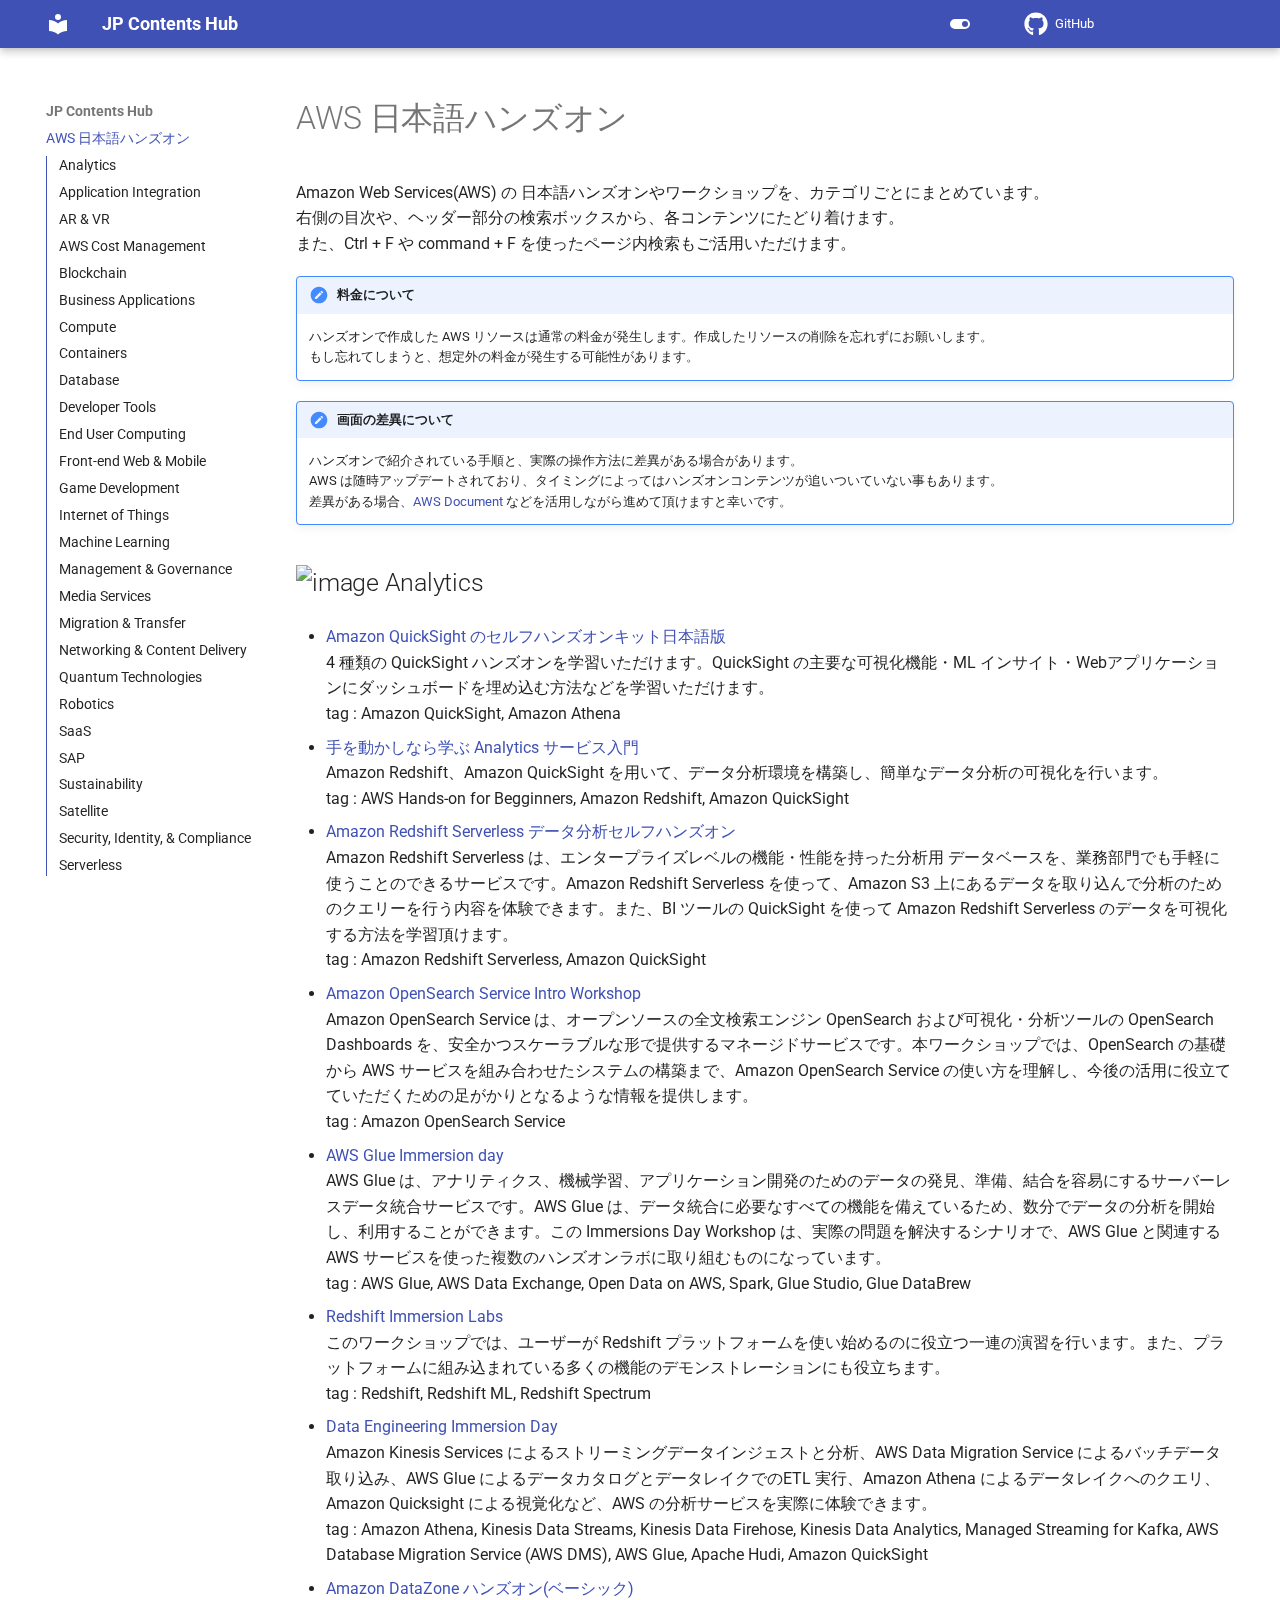
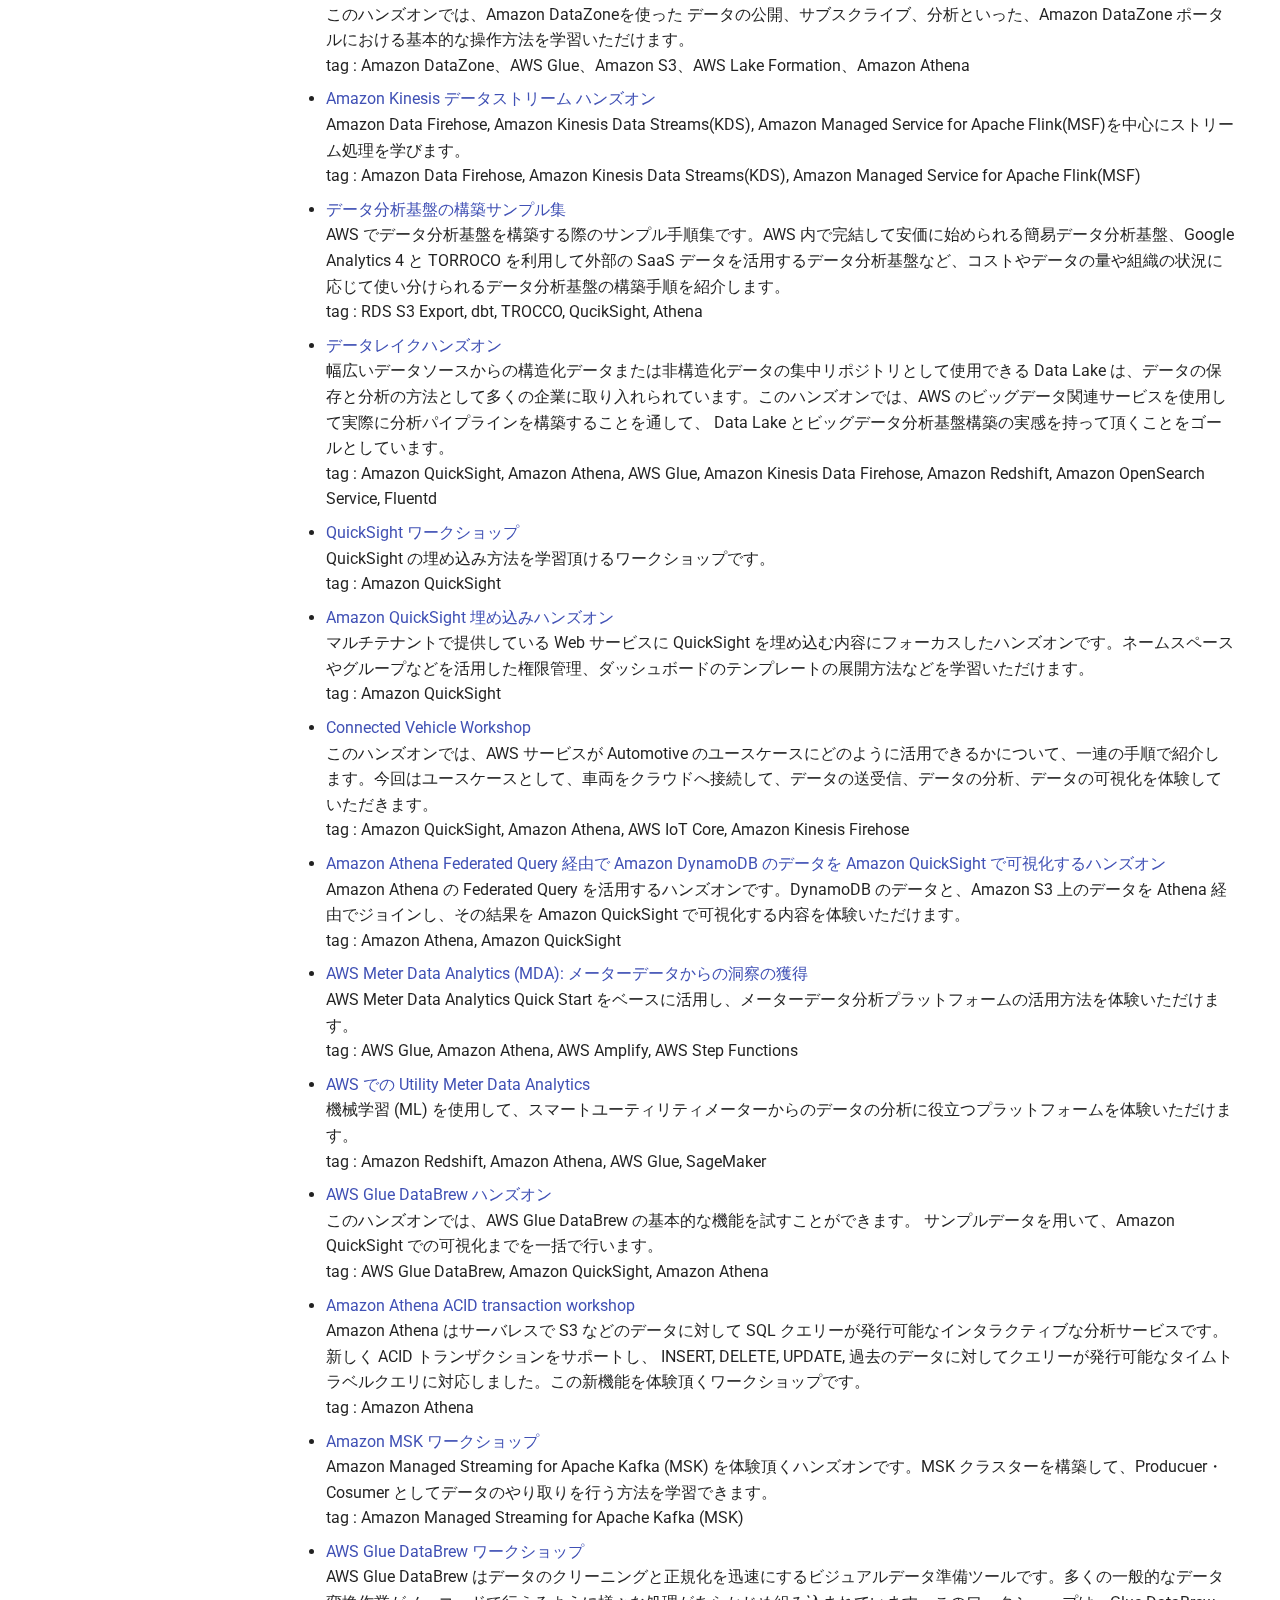
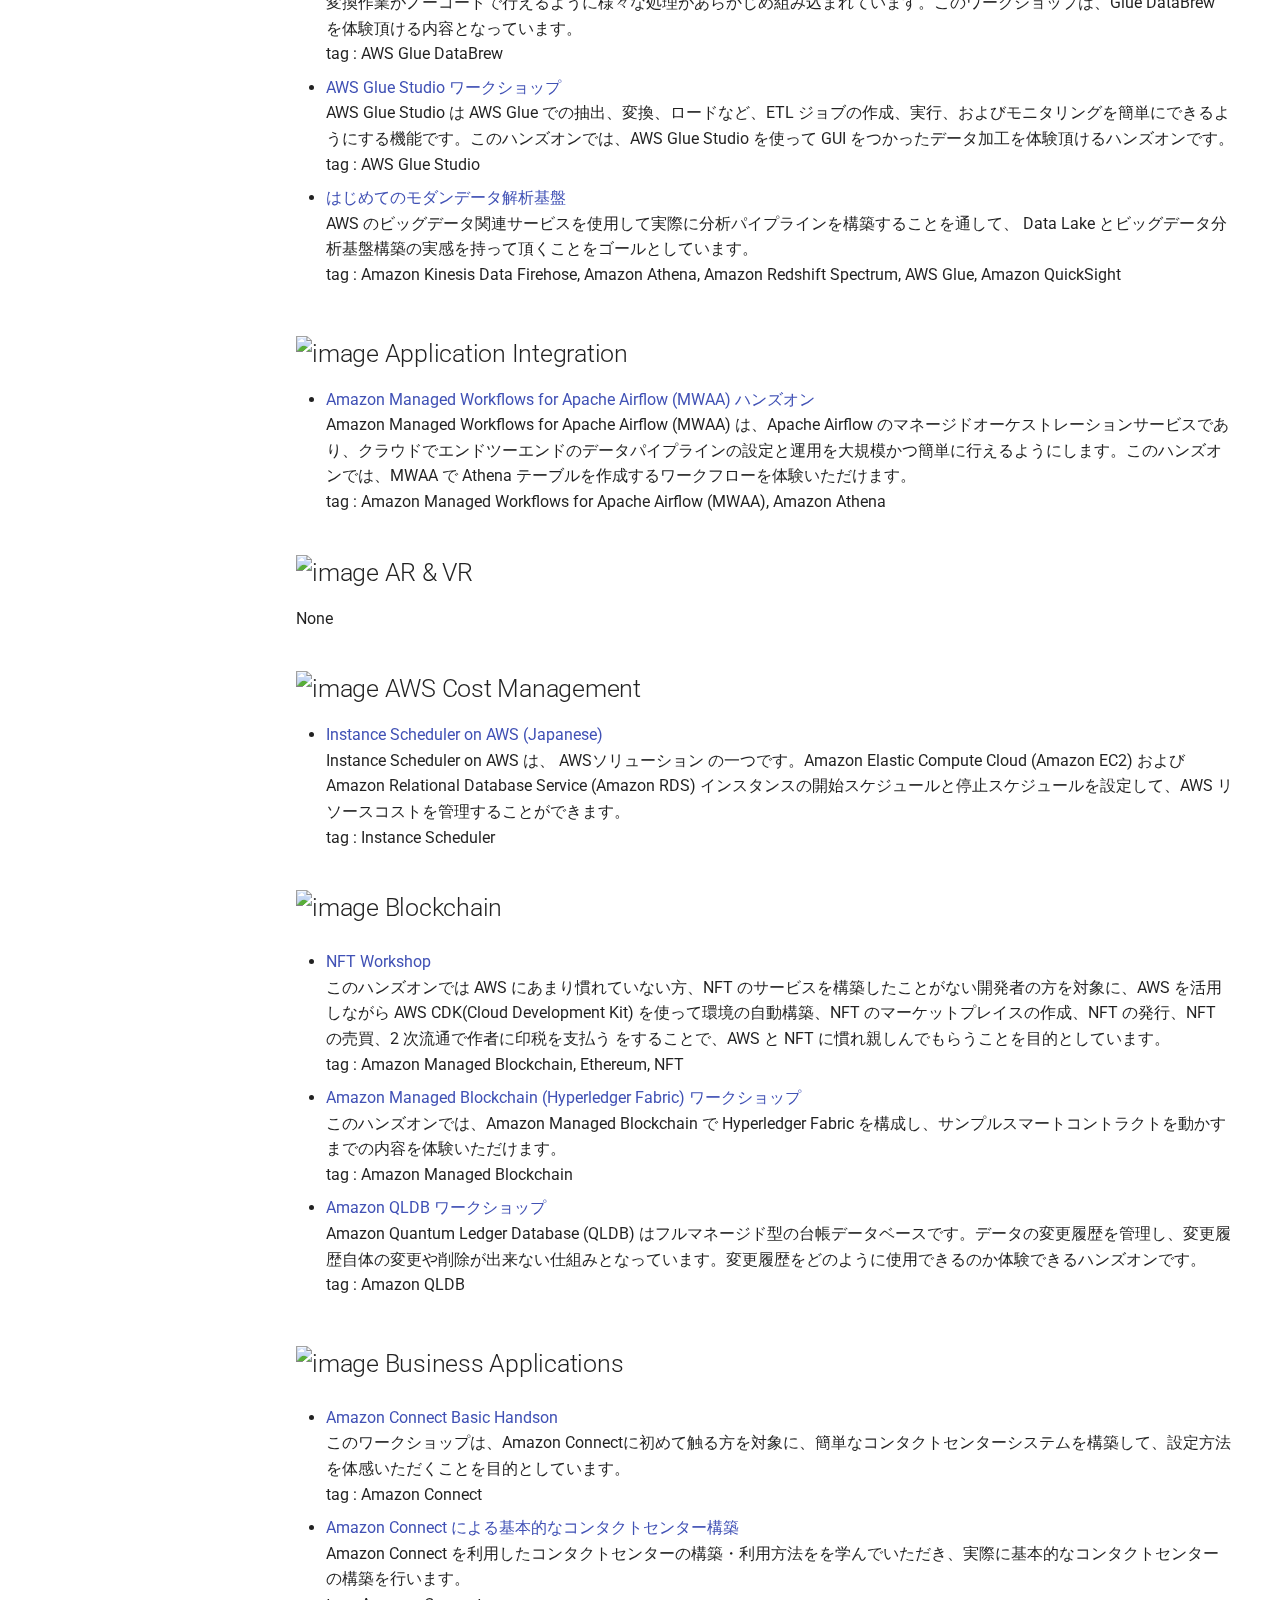
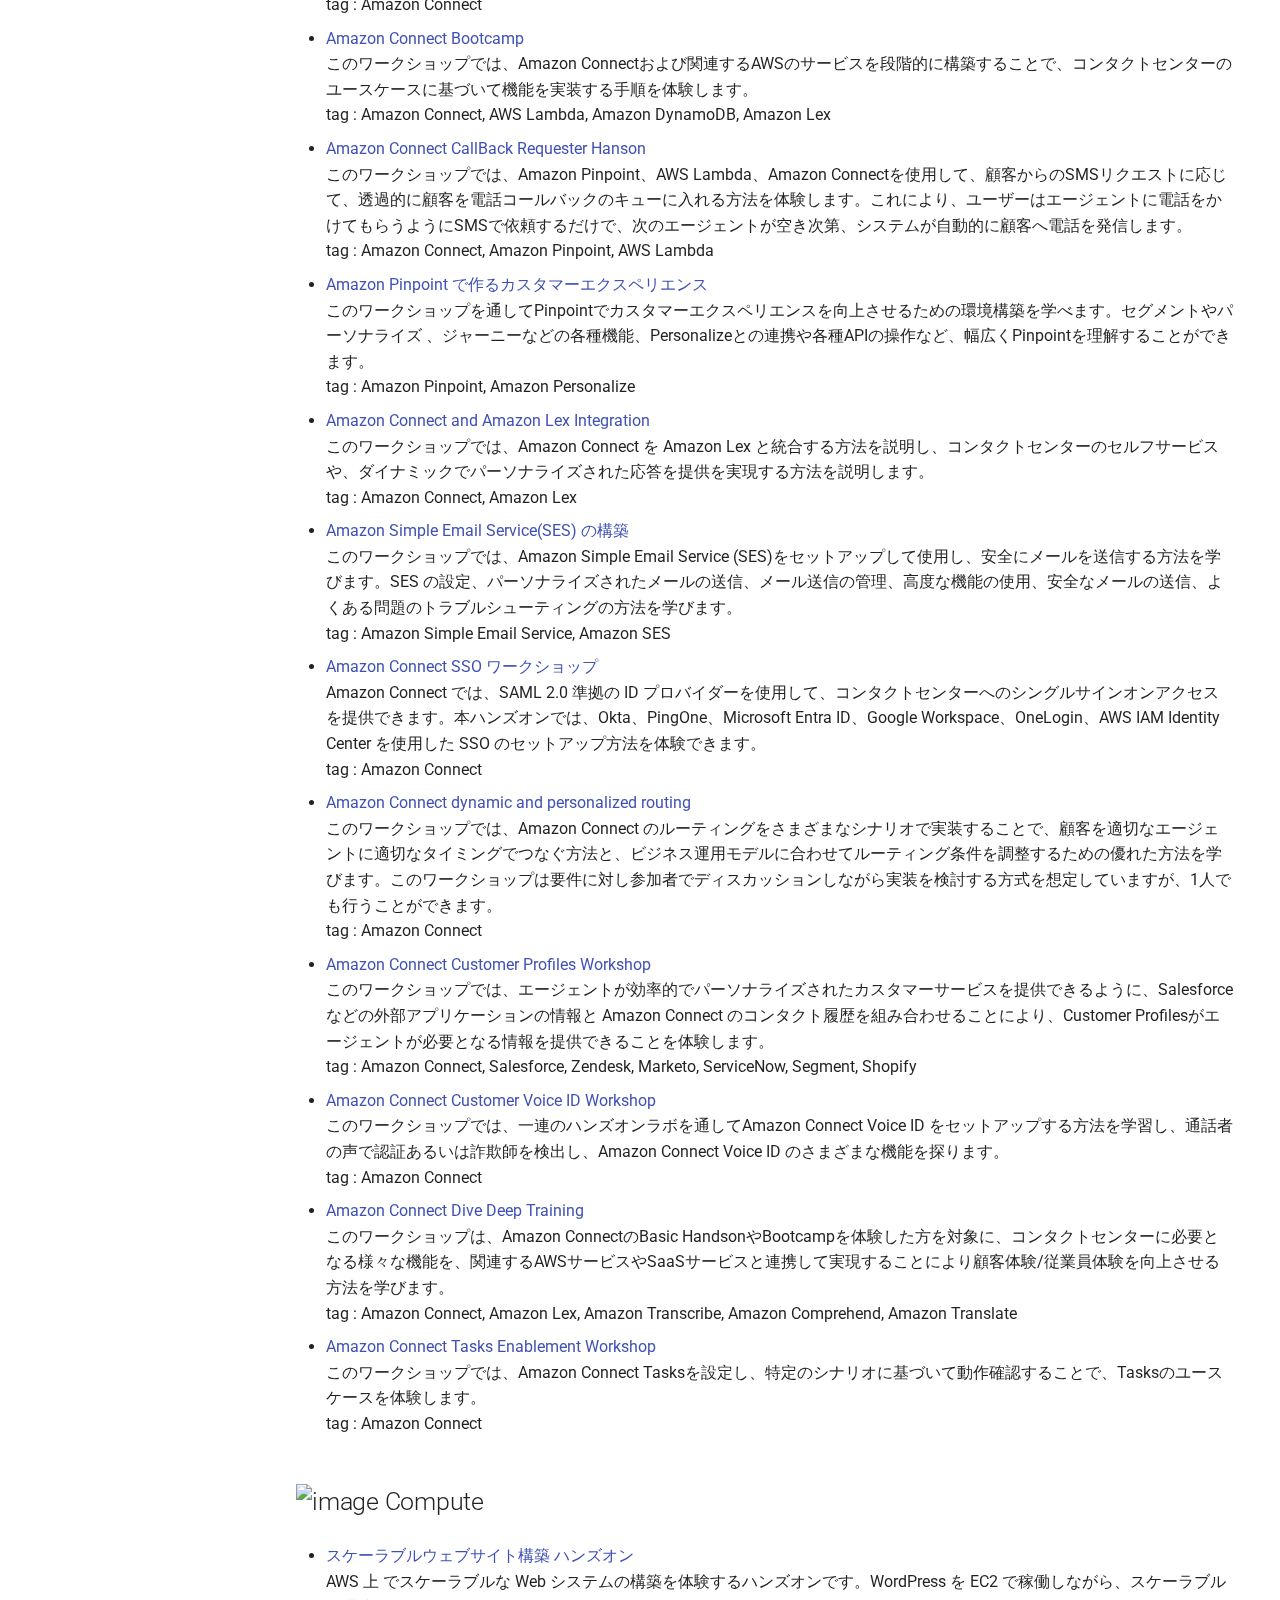
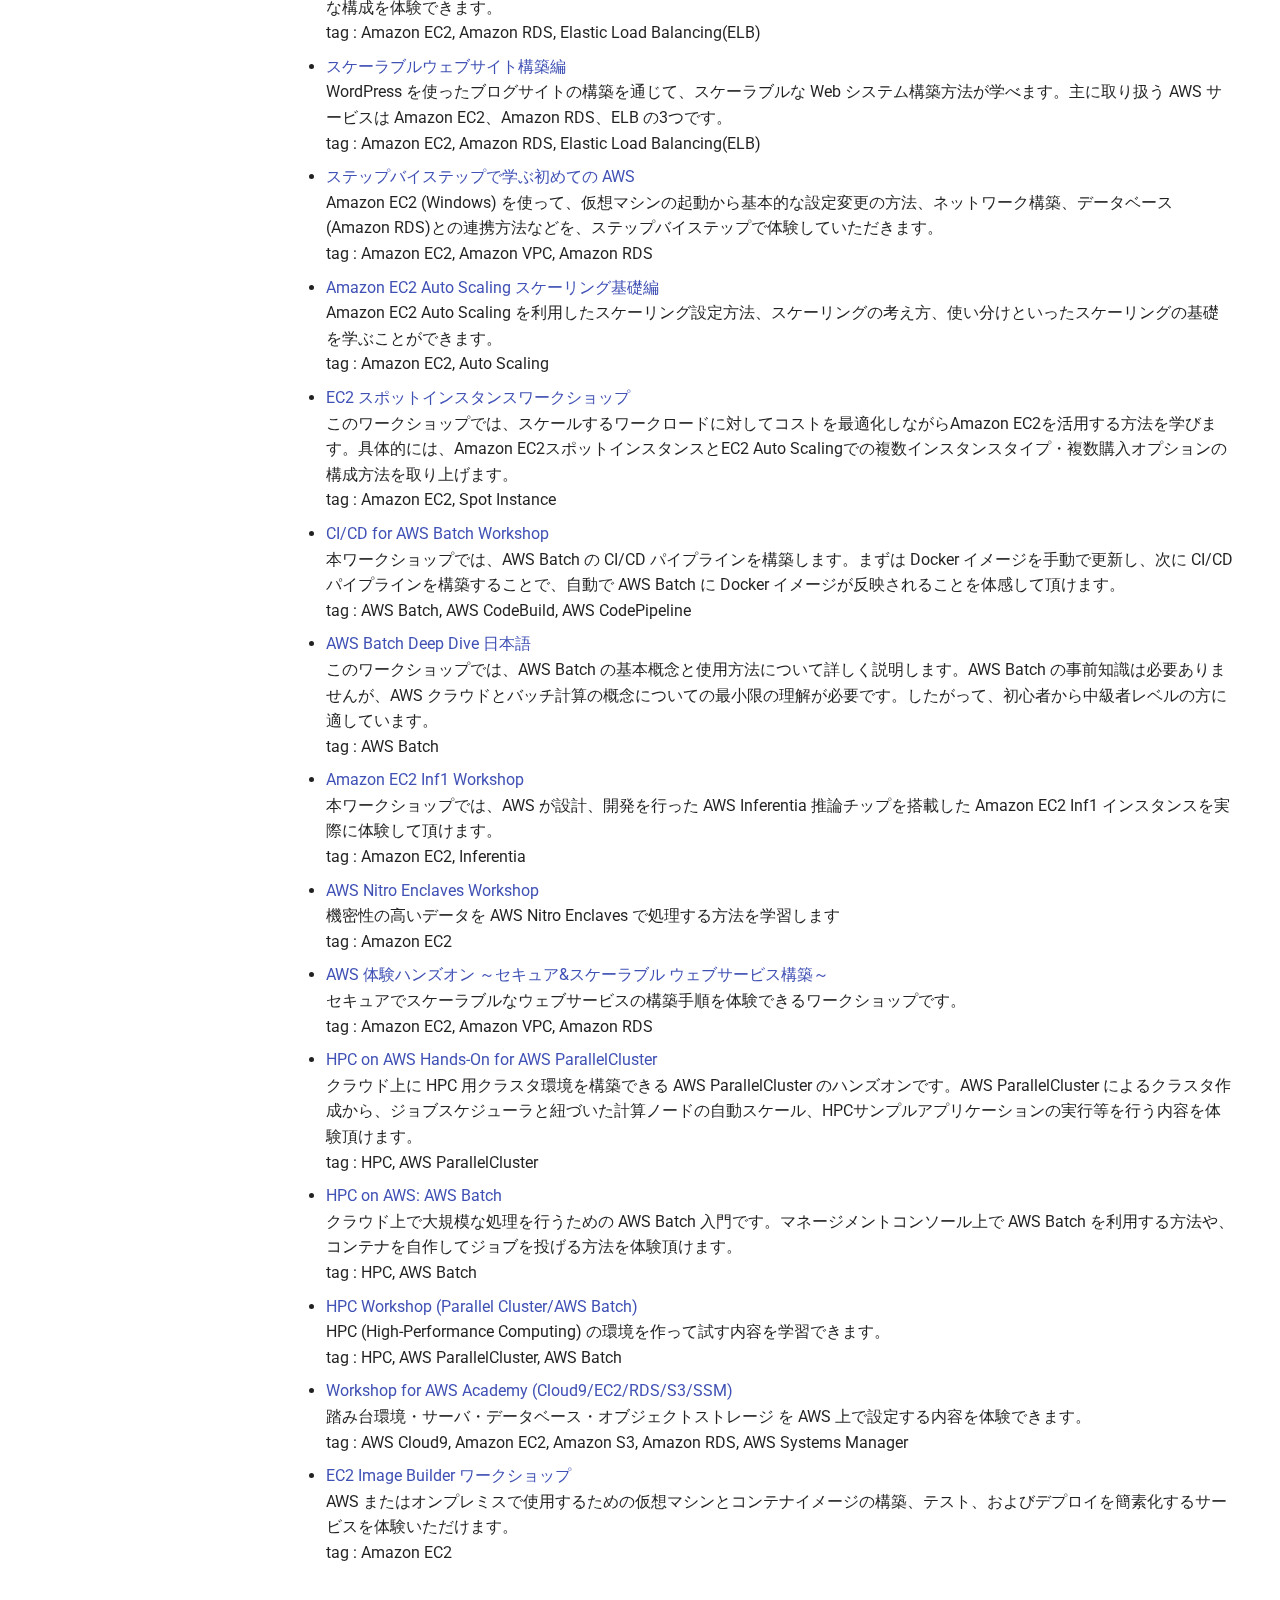
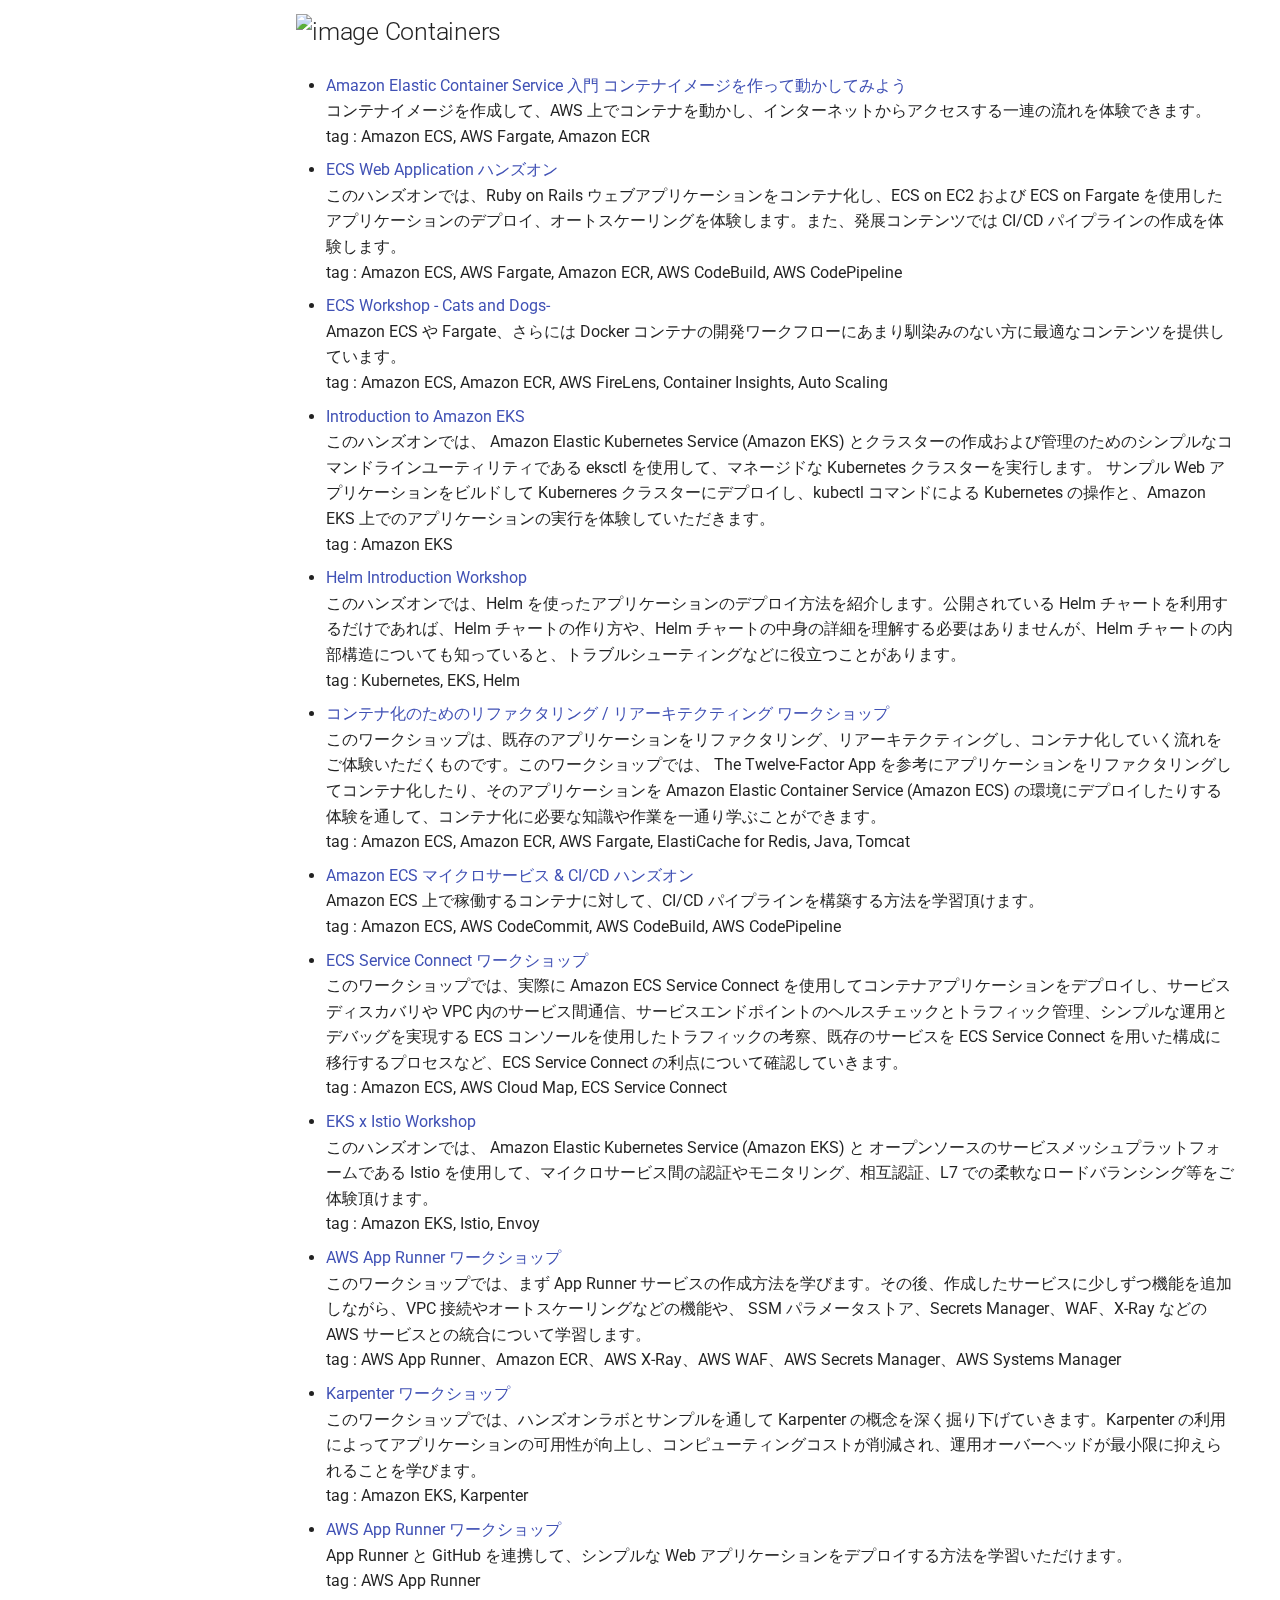
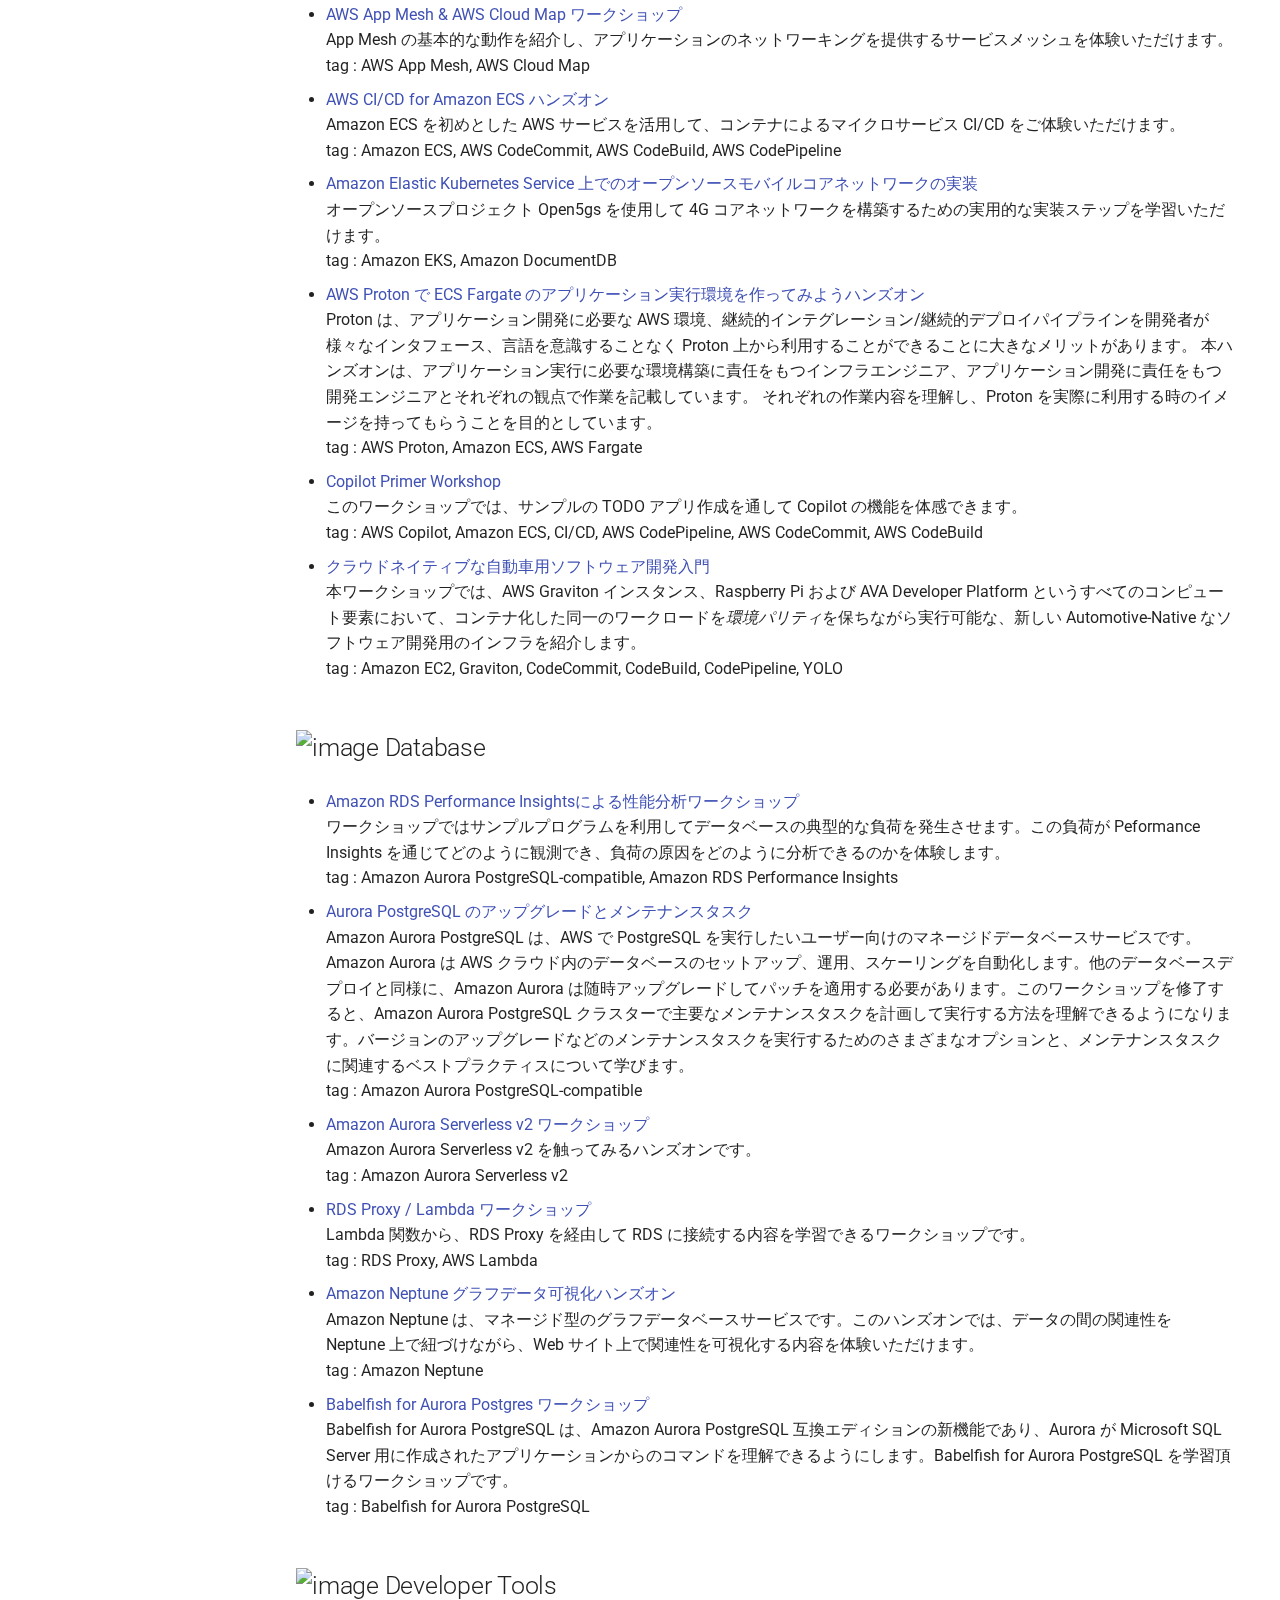
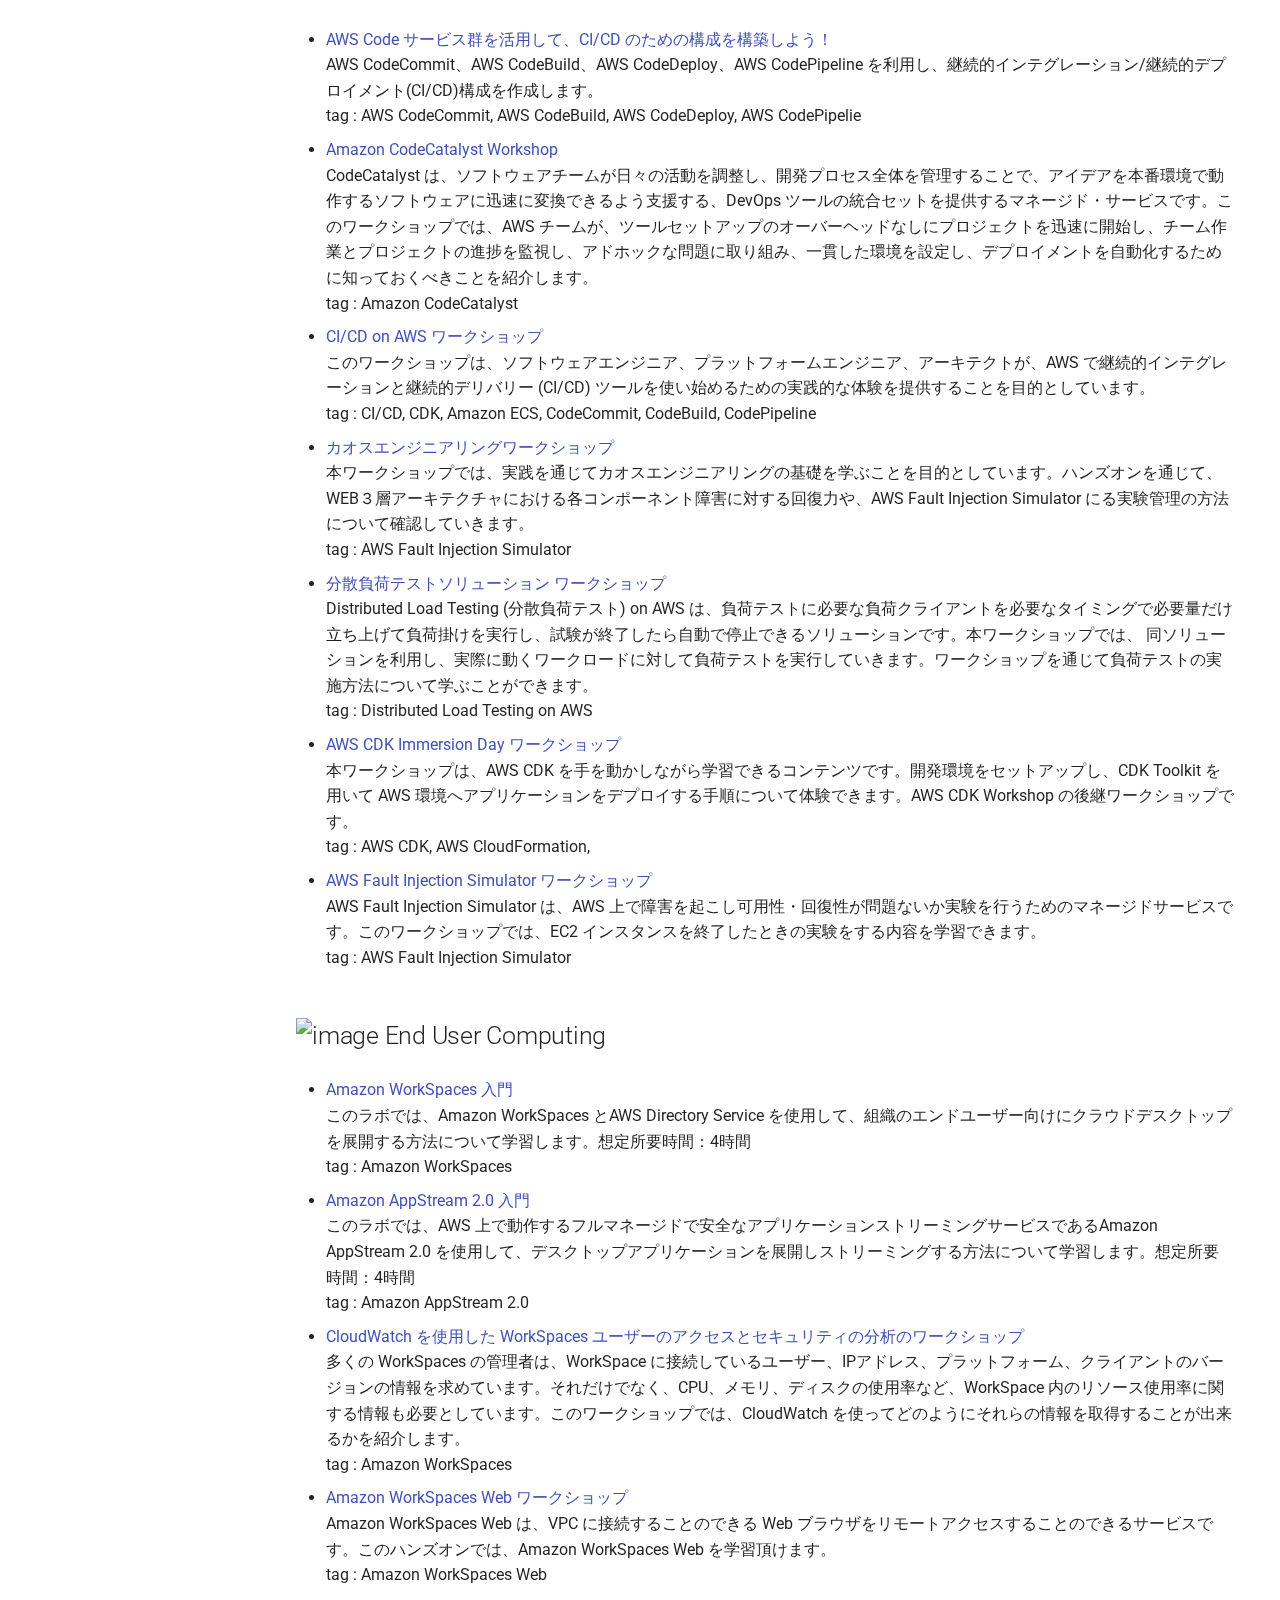
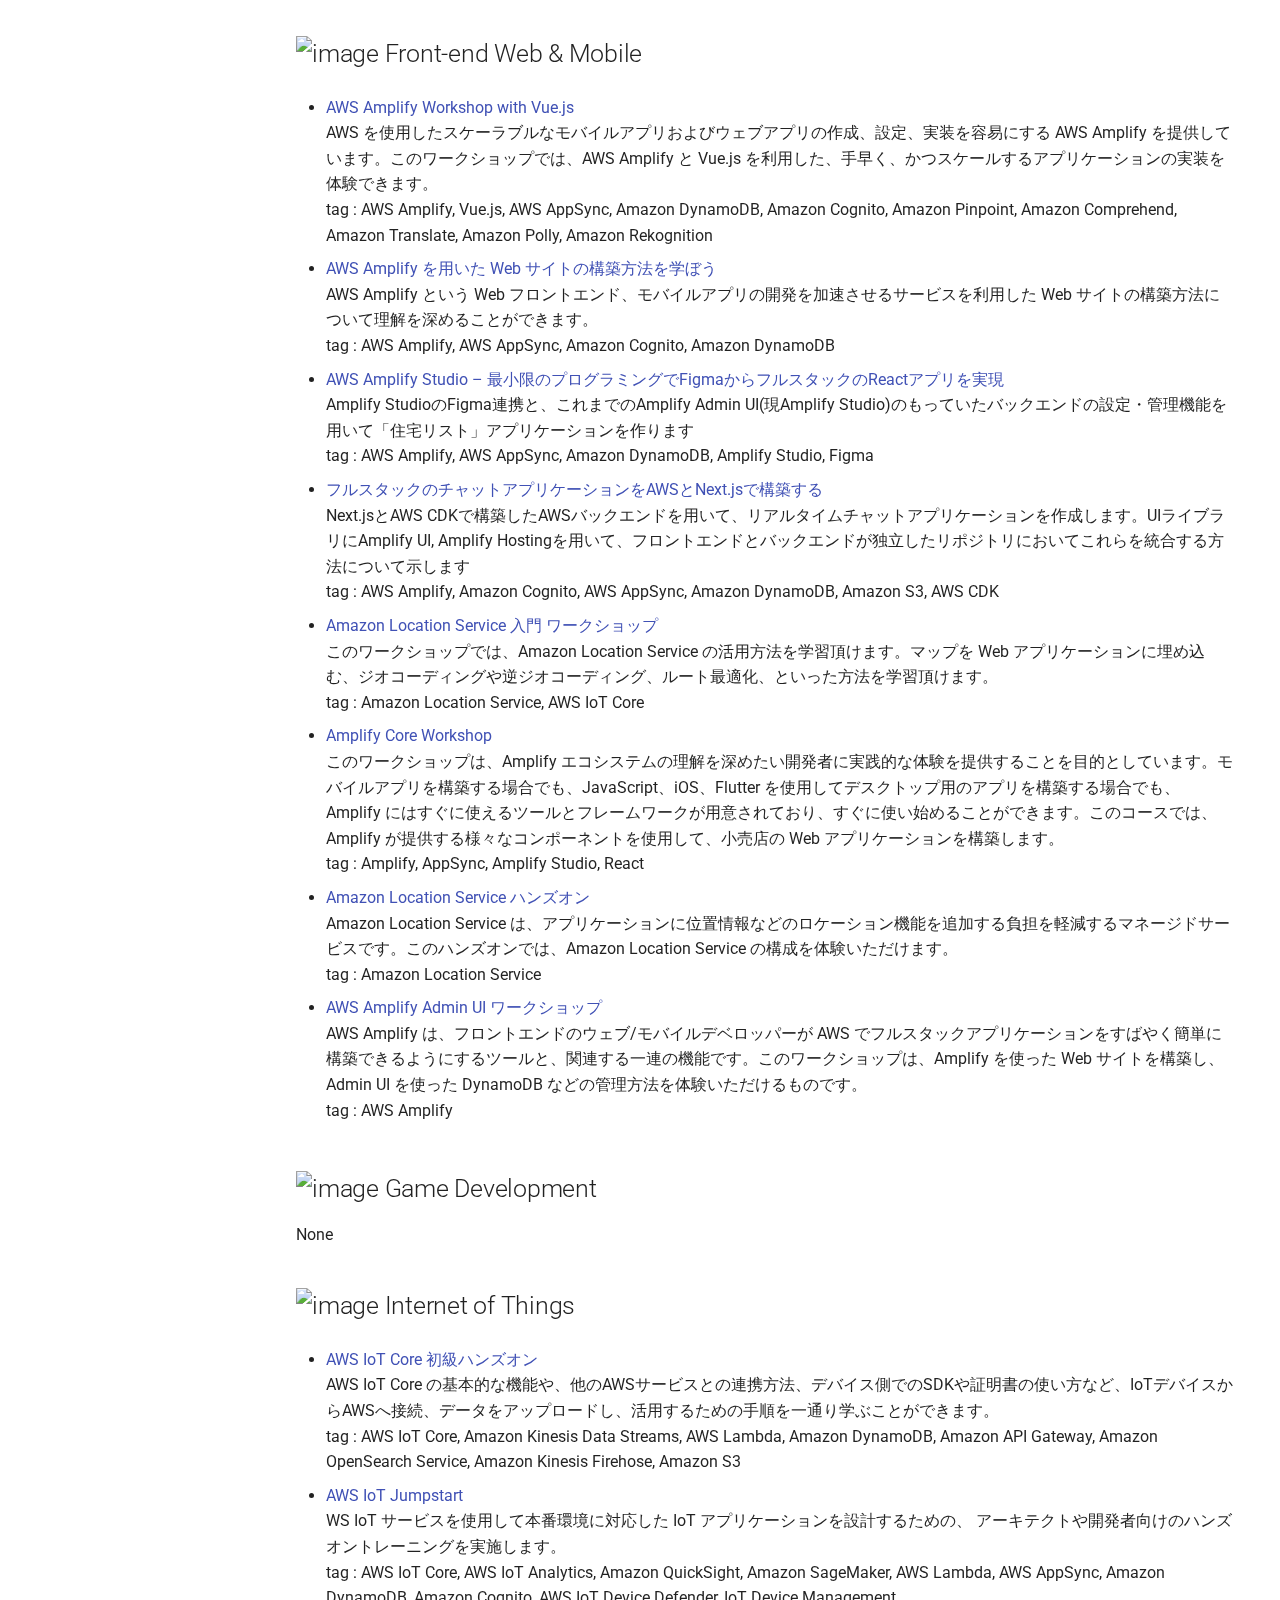
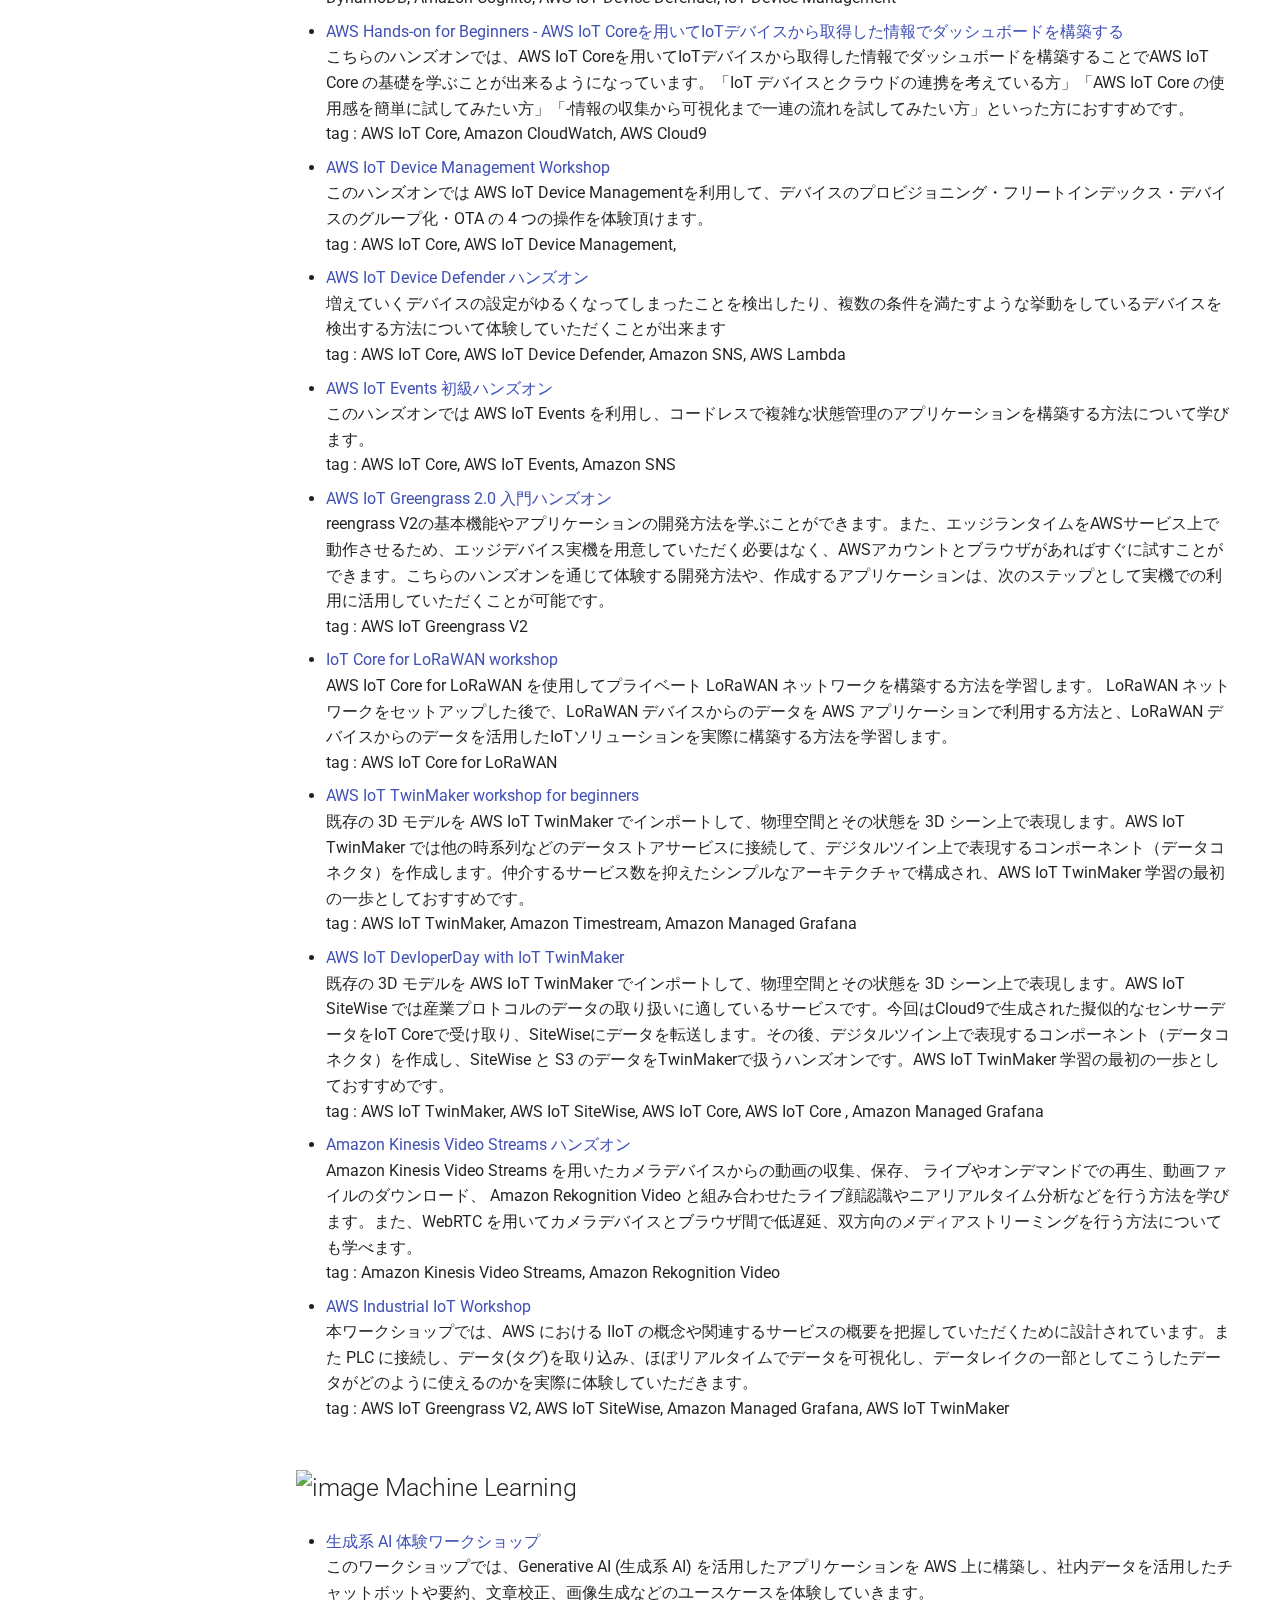
==== commit cd0f706b: "Deployed 101dd58 with MkDocs version: 1.5.3" ====
--- a/index.html
+++ b/index.html
@@ -697,6 +697,11 @@
 tag : Amazon Data Firehose, Amazon Kinesis Data Streams(KDS), Amazon Managed Service for Apache Flink(MSF)  </p>
 </li>
 <li>
+<p><a href="https://github.com/aws-samples/startup-data-pipeline-samples" target="_blank" onclick="sendClickCount()" onauxclick="sendClickCount()">データ分析基盤の構築サンプル集</a><br />
+AWS でデータ分析基盤を構築する際のサンプル手順集です。AWS 内で完結して安価に始められる簡易データ分析基盤、Google Analytics 4 と TORROCO を利用して外部の SaaS データを活用するデータ分析基盤など、コストやデータの量や組織の状況に応じて使い分けられるデータ分析基盤の構築手順を紹介します。<br />
+tag : RDS S3 Export, dbt, TROCCO, QucikSight, Athena  </p>
+</li>
+<li>
 <p><a href="https://github.com/aws-samples/amazon-s3-datalake-handson/tree/master/JP" target="_blank" onclick="sendClickCount()" onauxclick="sendClickCount()">データレイクハンズオン</a><br />
 幅広いデータソースからの構造化データまたは非構造化データの集中リポジトリとして使用できる Data Lake は、データの保存と分析の方法として多くの企業に取り入れられています。このハンズオンでは、AWS のビッグデータ関連サービスを使用して実際に分析パイプラインを構築することを通して、 Data Lake とビッグデータ分析基盤構築の実感を持って頂くことをゴールとしています。<br />
 tag : Amazon QuickSight, Amazon Athena, AWS Glue, Amazon Kinesis Data Firehose, Amazon Redshift, Amazon OpenSearch Service, Fluentd  </p>
@@ -1507,6 +1512,11 @@
 <p><a href="https://catalog.us-east-1.prod.workshops.aws/workshops/0205fa06-d4e3-4299-8458-0a3c169e301d/ja-JP" target="_blank" onclick="sendClickCount()" onauxclick="sendClickCount()">vMixをEC2で稼働させるクラウド制作</a><br />
 本ワークショップでは、Amazon Elastic Compute Cloud（Amazon EC2）上の vMix と AWS Elemental Media Services もしくは、Amazon Interactive Video Service を使用して、独自のクラウドベースのライブプロダクションおよびストリーミングプラットフォームを構成します。<br />
 tag : vMix, AWS Elemental MediaLive, AWS Elemental MediaPackage, Amazon CloudFront, Amazon S3, Amazon Interactive Video Service(IVS)  </p>
+</li>
+<li>
+<p><a href="https://catalog.us-east-1.prod.workshops.aws/workshops/fe98fbe4-2087-4eaf-b85a-6eba844fc6be/ja-JP" target="_blank" onclick="sendClickCount()" onauxclick="sendClickCount()">Deadline Cloud Workshop</a><br />
+このハンズオンでは、AWS Deadline Cloudを利用して、スケーラブルなレンダーファームを構築し、制作に用いるツールとの統合、コストやリソースの監視方法を学習いただけます。<br />
+tag : AWS Deadline Cloud  </p>
 </li>
 <li>
 <p><a href="https://github.com/harunobukameda/Amazon-IVS/blob/main/IVS%20Workshop.pdf" target="_blank" onclick="sendClickCount()" onauxclick="sendClickCount()">Amazon Interactive Video Service ワークショップ</a><br />
@@ -1707,6 +1717,11 @@
 tag : AWS Network Firewall  </p>
 </li>
 <li>
+<p><a href="https://catalog.workshops.aws/detective/ja-JP" target="_blank" onclick="sendClickCount()" onauxclick="sendClickCount()">Amazon Detective ワークショップ</a><br />
+このワークショップでは、さまざまなユースケースを通して Amazon Detective の基本を学びます。 AWS の脅威検出および対応サービス、ベストプラクティス、ユースケースに精通し、学んだことをシナリオに活かすことができます。<br />
+tag : Amazon Detective, Security Hub, EKS, Security Lake  </p>
+</li>
+<li>
 <p><a href="https://d2h9aujg4hgxod.cloudfront.net/72704A00-FCD4-11EB-B3AC-898E20057A09/index.html" target="_blank" onclick="sendClickCount()" onauxclick="sendClickCount()">GuardDuty Workshop</a><br />
 Amazon GuardDuty (マネージド型脅威検出サービス)を使用した脅威の検出と修復をカバーするシナリオについて説明します。このシナリオは、GuardDuty が検出できる脅威の一部を表す、いくつかの脅威ベクトルにまたがる攻撃をシミュレートします。さらに、GuardDuty の検出結果を表示および分析する方法、その結果に基づいてアラートを送信する方法、最後に検出結果に対する修復方法について説明します。<br />
 tag : Amazon GuardDuty  </p>
@@ -1788,6 +1803,11 @@
 <p><a href="https://catalog.workshops.aws/serverless-for-cloud-beginners/ja-JP" target="_blank" onclick="sendClickCount()" onauxclick="sendClickCount()">クラウド初心者のためのサーバーレス ワークショップ</a><br />
 はじめてクラウドを体験する方向けに、サーバーレス サービスを使ってファイル処理を行うワークショップです。Amazon Rekognitionによる物体検出を例に、クラウドのさまざまなサービスを繋げて使うためのイベントやAPI、アクセス権などの考え方を学びます。<br />
 tag : AWS Lambda, Amazon Rekognition, Amazon DynamoDB, Amazon API Gateway  </p>
+</li>
+<li>
+<p><a href="https://catalog.us-east-1.prod.workshops.aws/workshops/c9f9ccbf-add5-47d8-be0f-c6f599c37057/ja-JP" target="_blank" onclick="sendClickCount()" onauxclick="sendClickCount()">AWS Step Functions Workflow Studio ワークショップ</a><br />
+ビジネスイノベーションのために複雑なロジックを迅速にデプロイし、問題が発生した際に素早く特定する必要があります。 しかし、このようなロジック構成には多くのリソースとインフラストラクチャの管理が必要で、問題が発生した箇所の特定に時間がかかり、すべてをコードで記述することが困難です。 しかし、AWSのフルマネージドサービスであるStep FunctionsとWorkflow Studioを使用することで、AWSサービスとリソース管理のワークフロー構成のためのコード作成の労力を削減し、段階的な手順の実行過程で問題が発生している箇所を容易に特定することができます。<br />
+tag : Step Functions, Lambda, Transcribe  </p>
 </li>
 <li>
 <p><a href="https://pages.awscloud.com/JAPAN-event-OE-Hands-on-for-Beginners-StepFunctions-2022-reg-event.html?trk=aws_introduction_page" target="_blank" onclick="sendClickCount()" onauxclick="sendClickCount()">AWS Step Functions 入門 - ビジュアルツールを使ってローコードにワークフローを作成する</a><br />
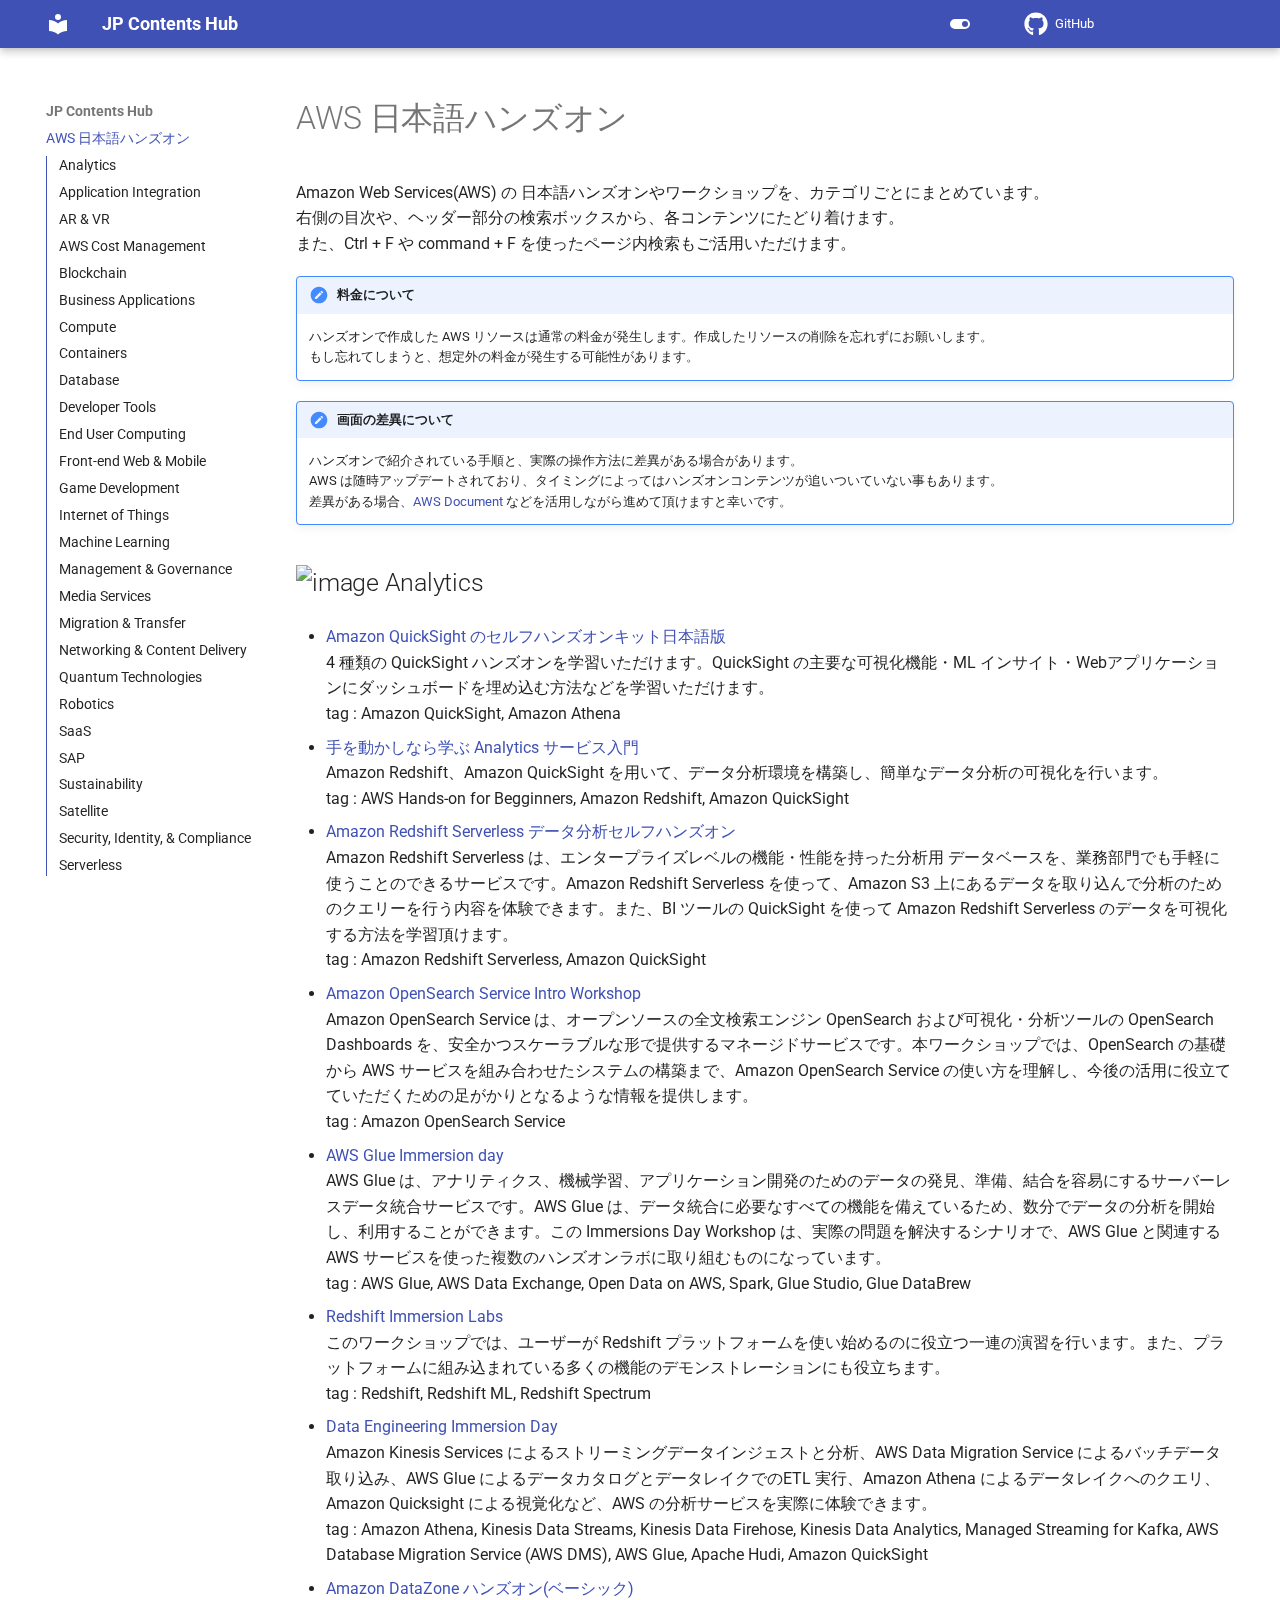
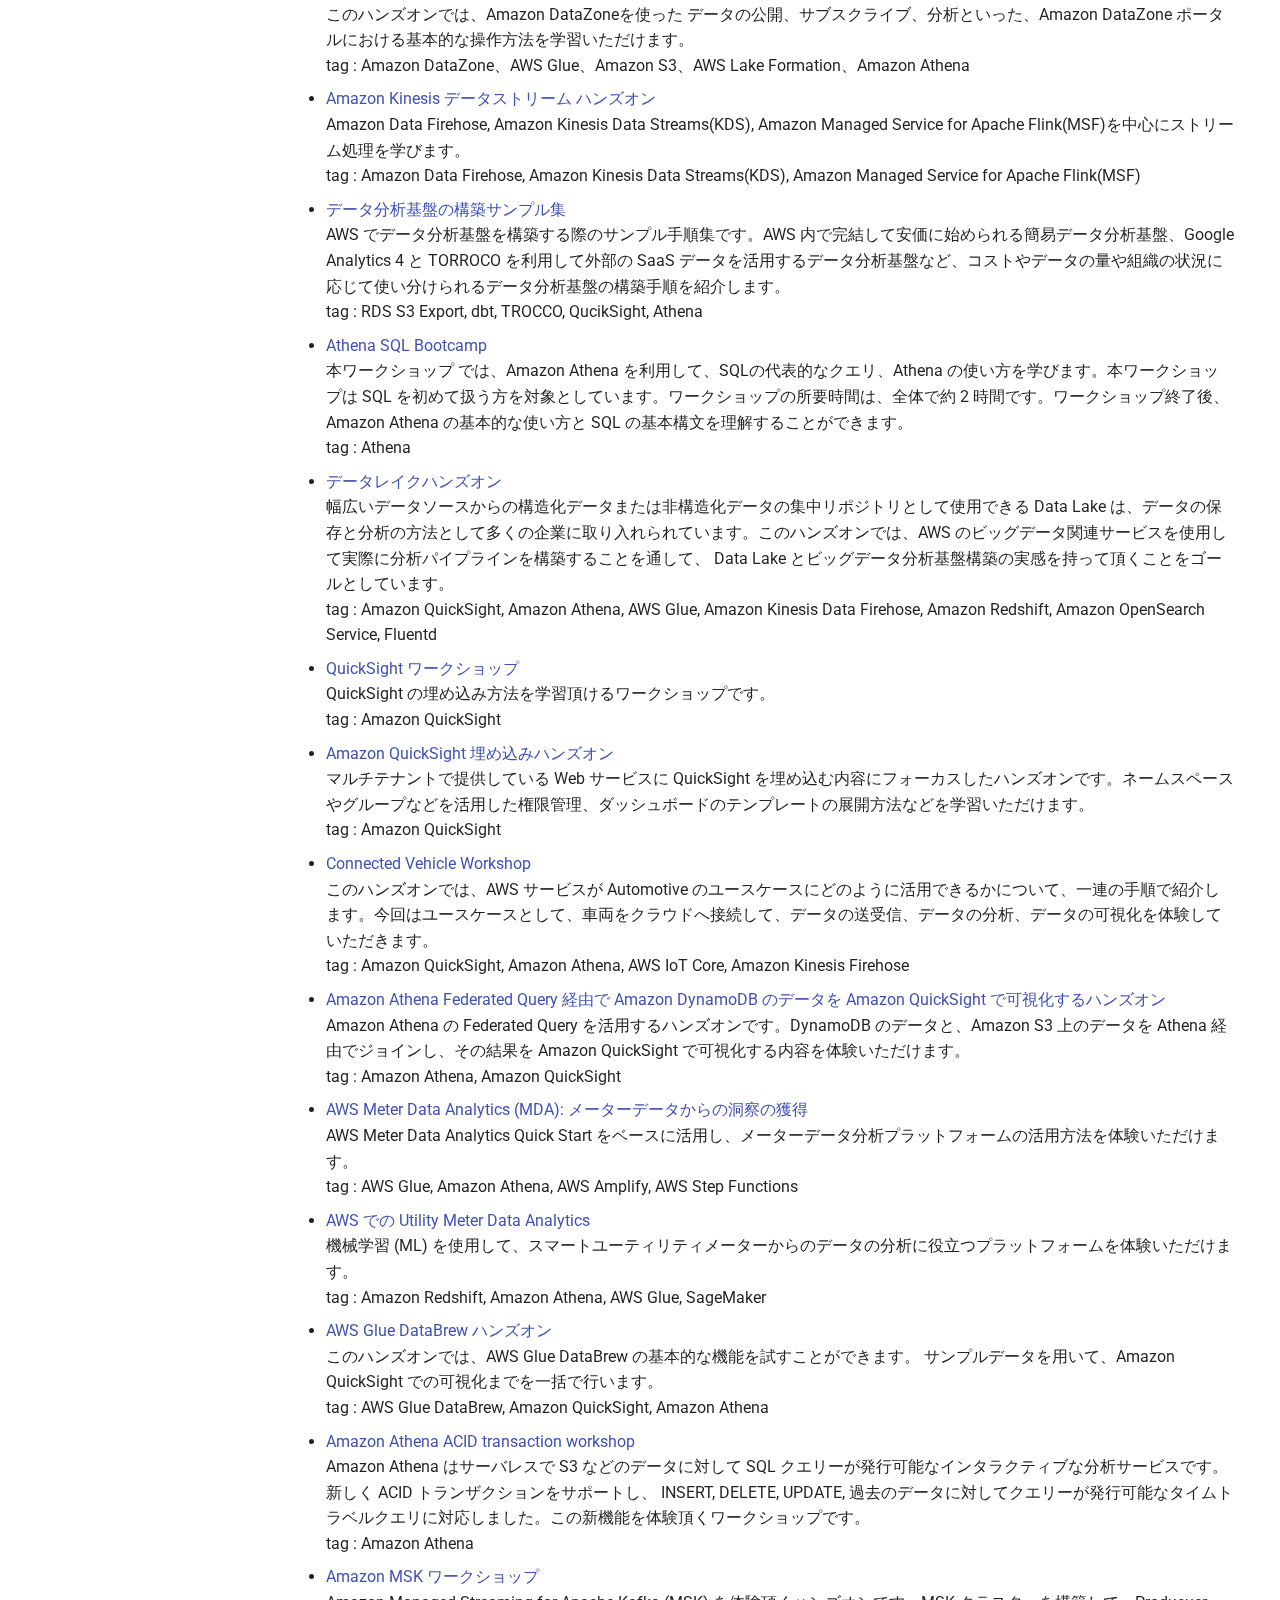
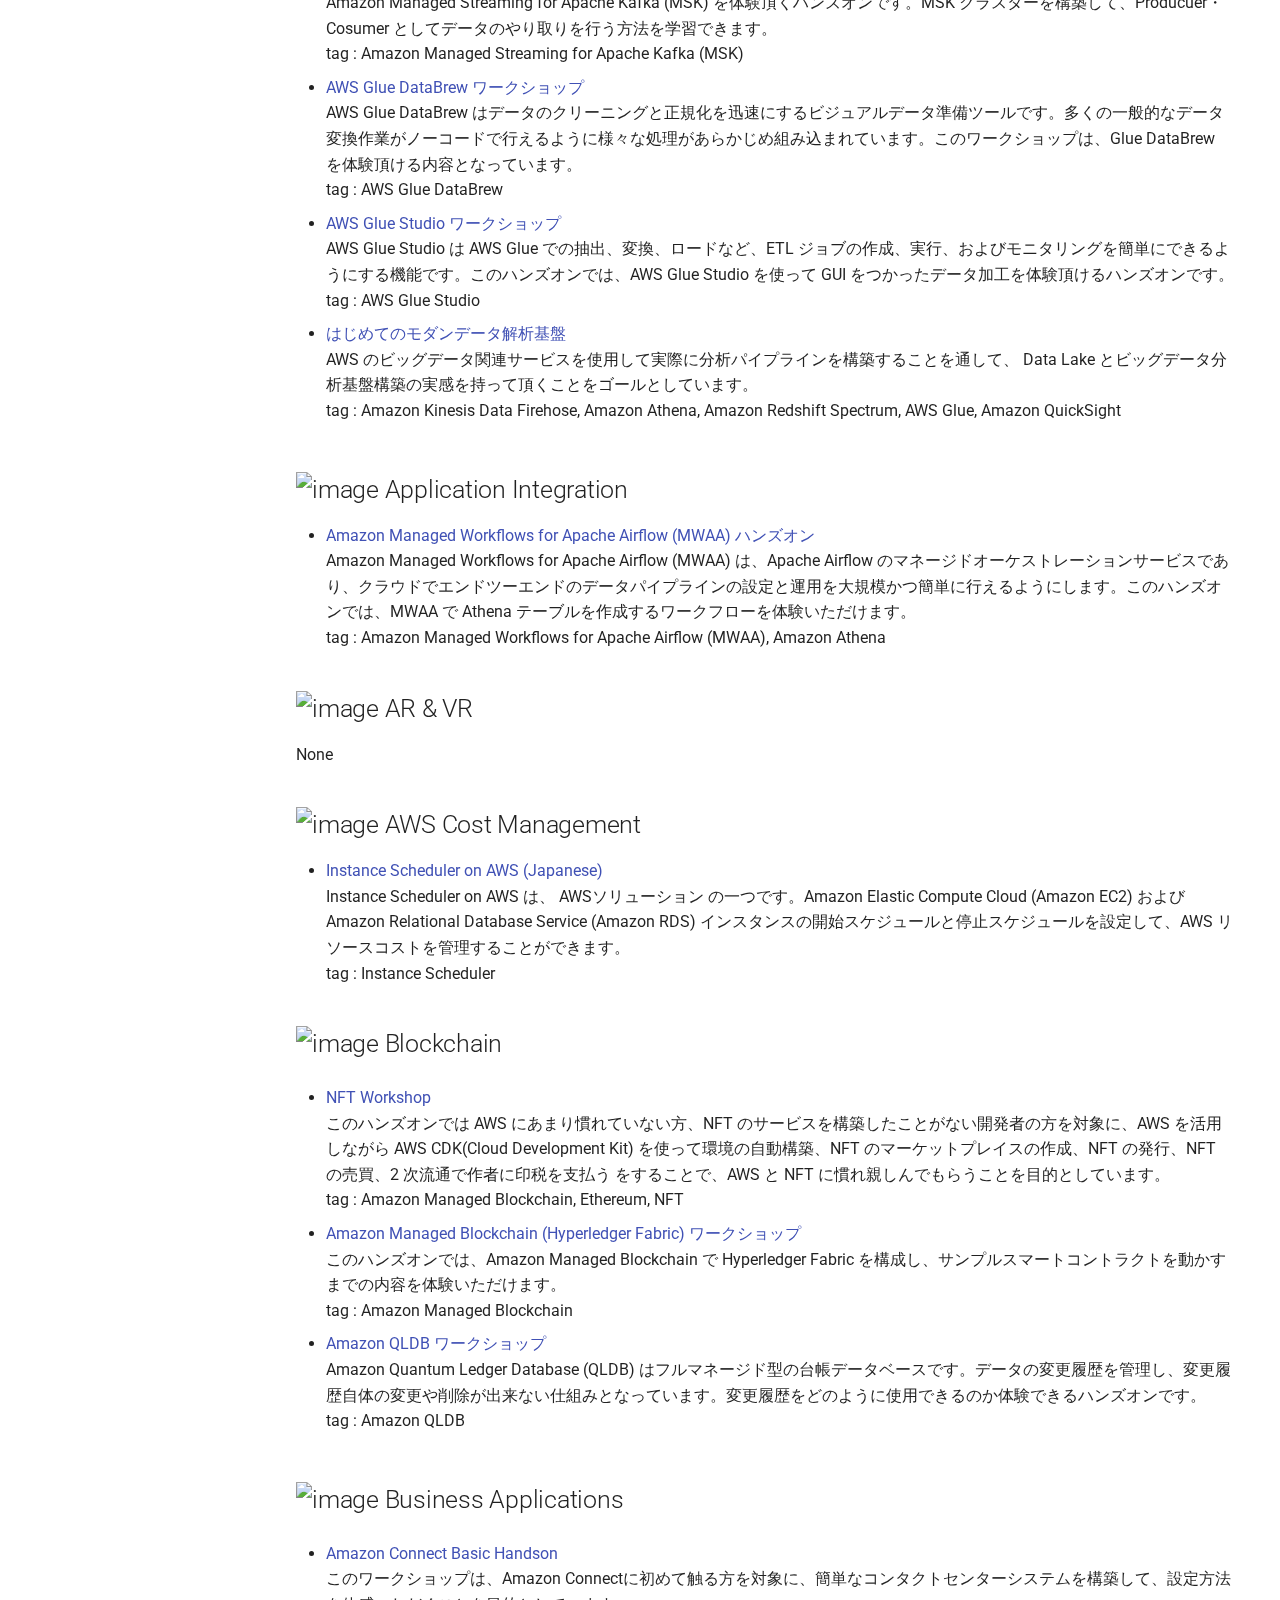
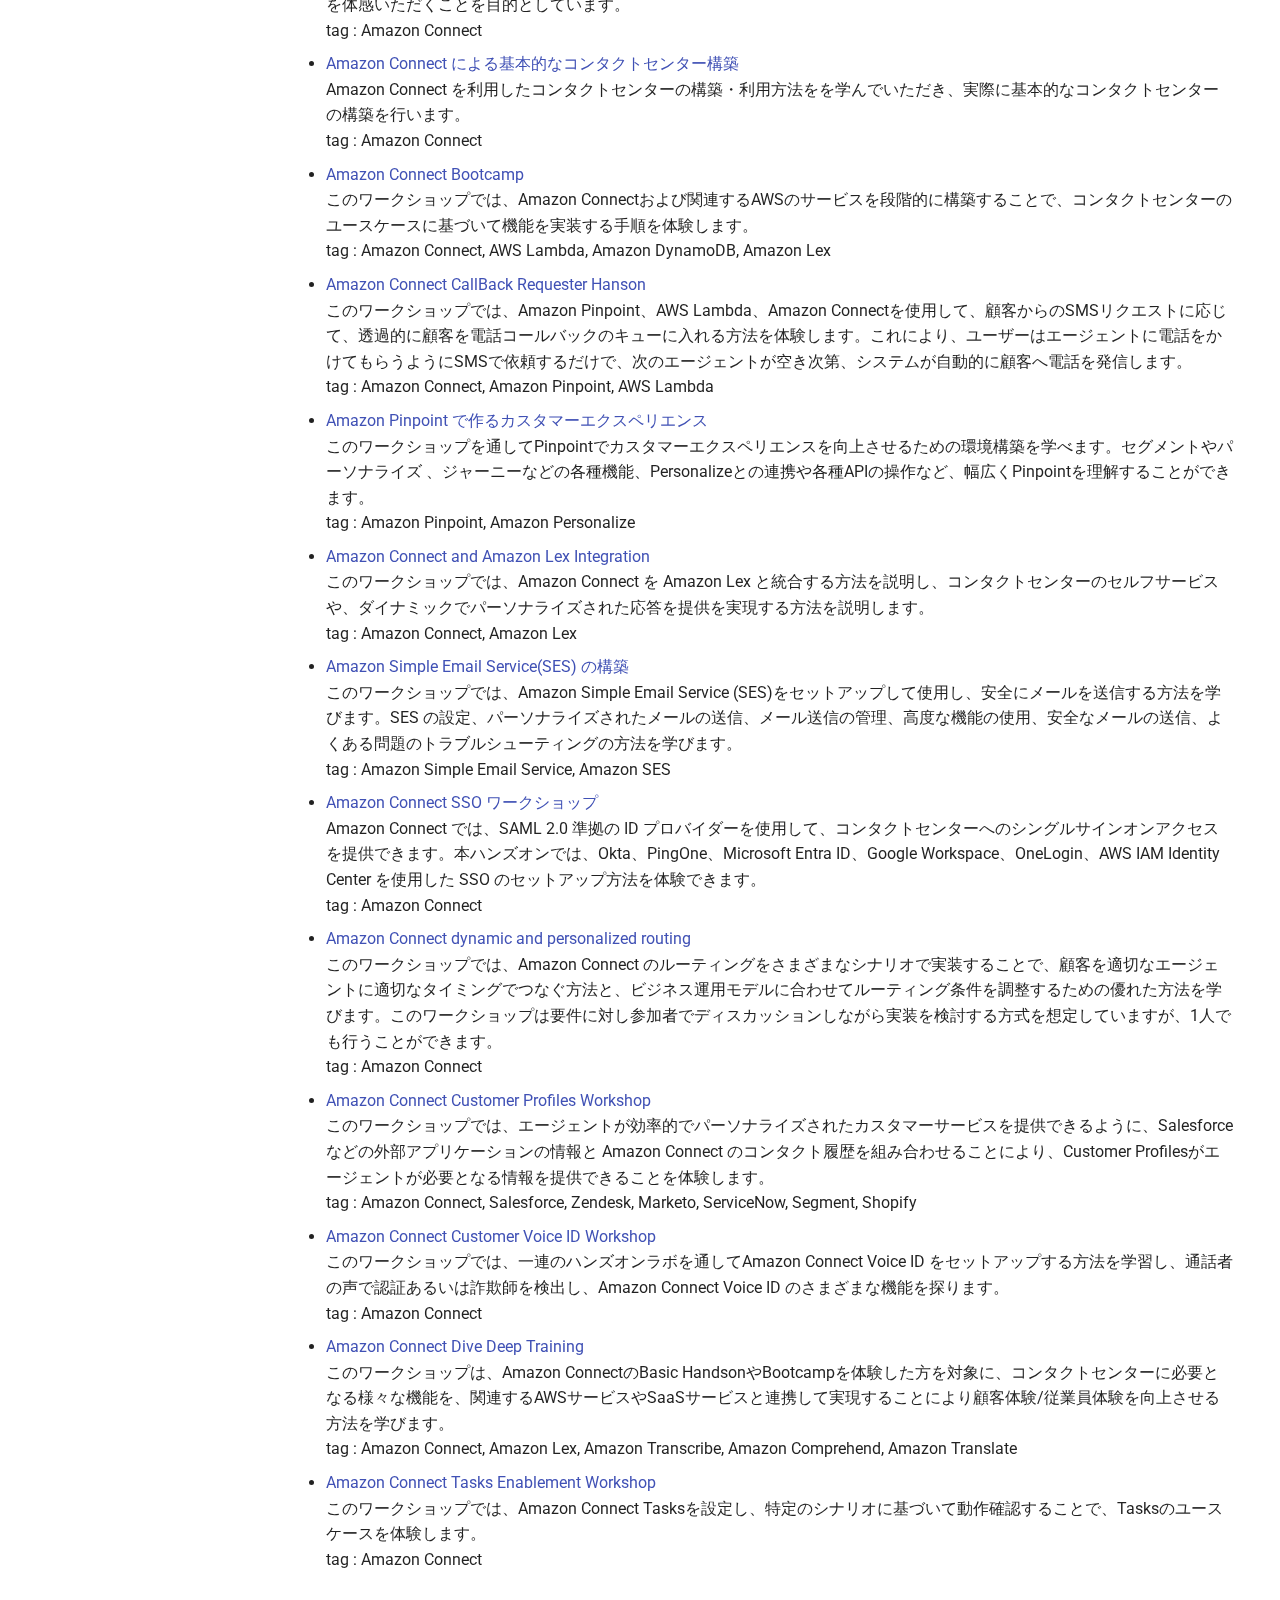
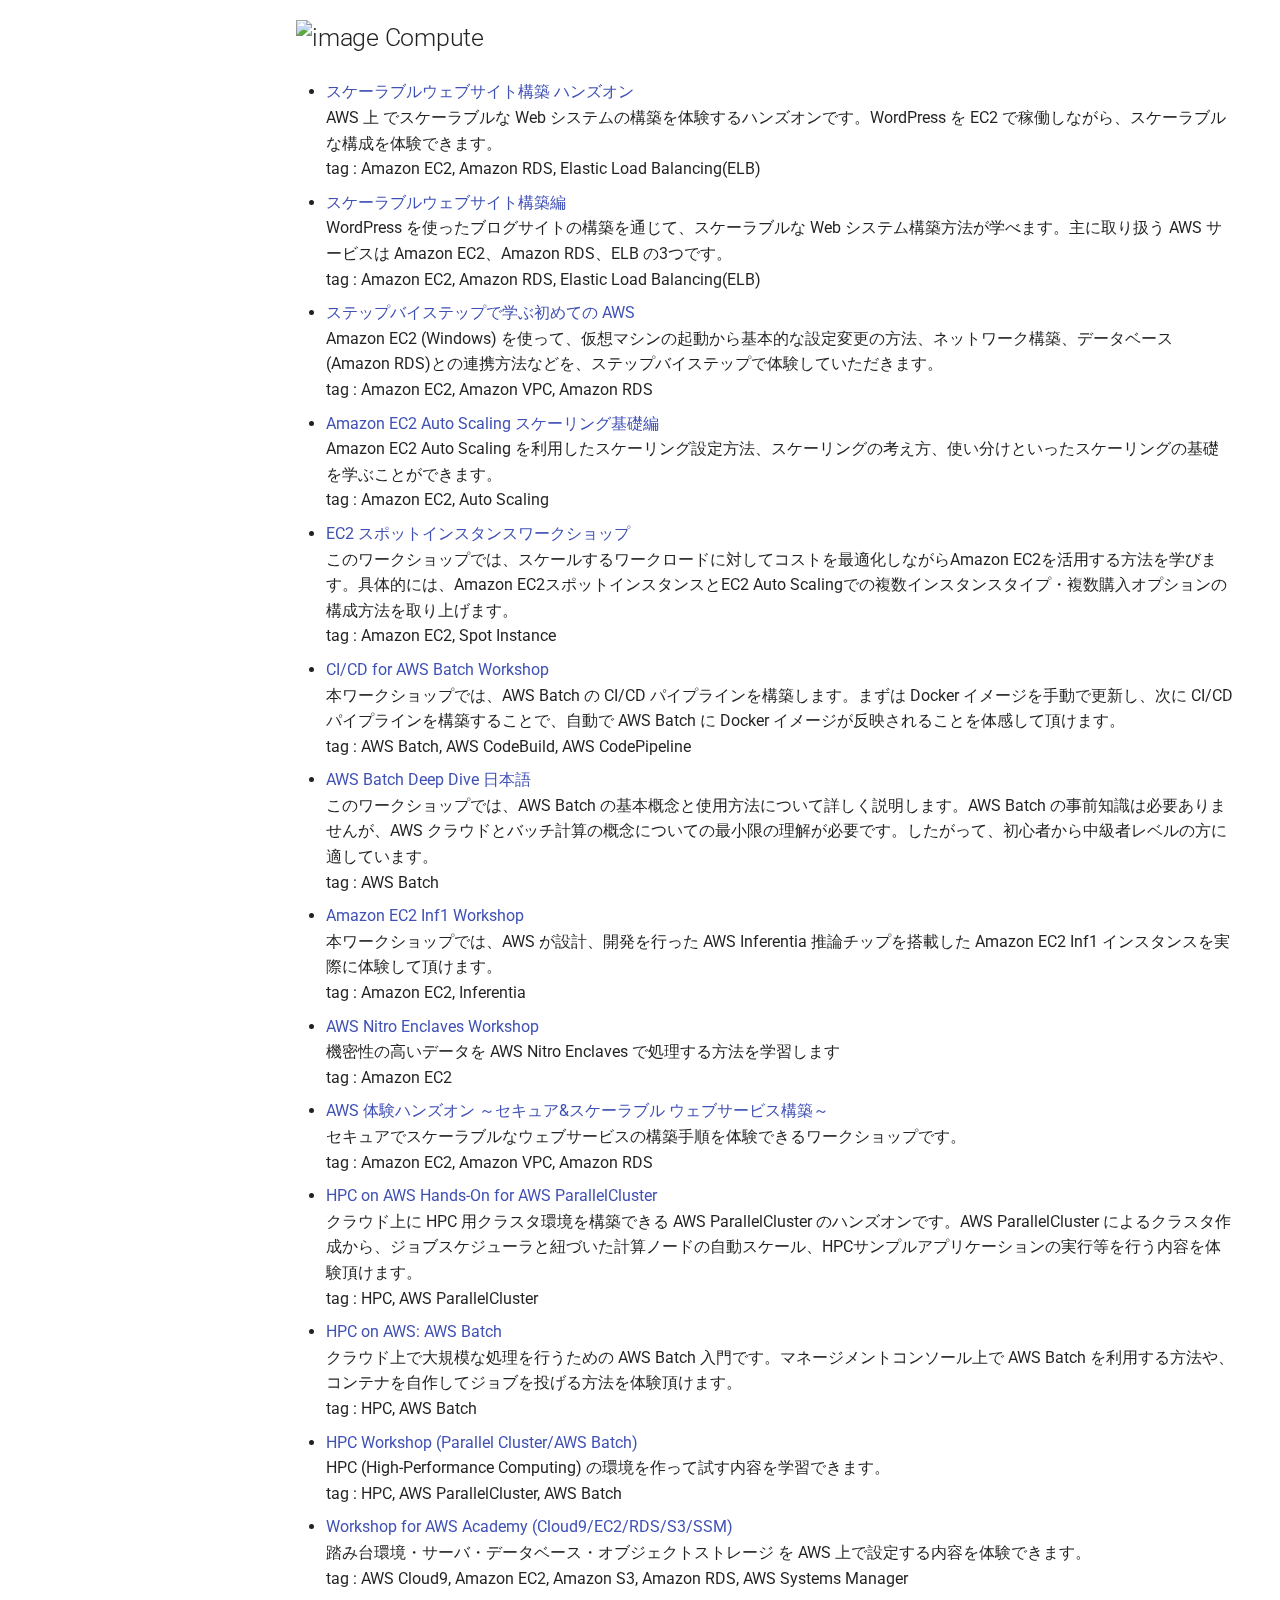
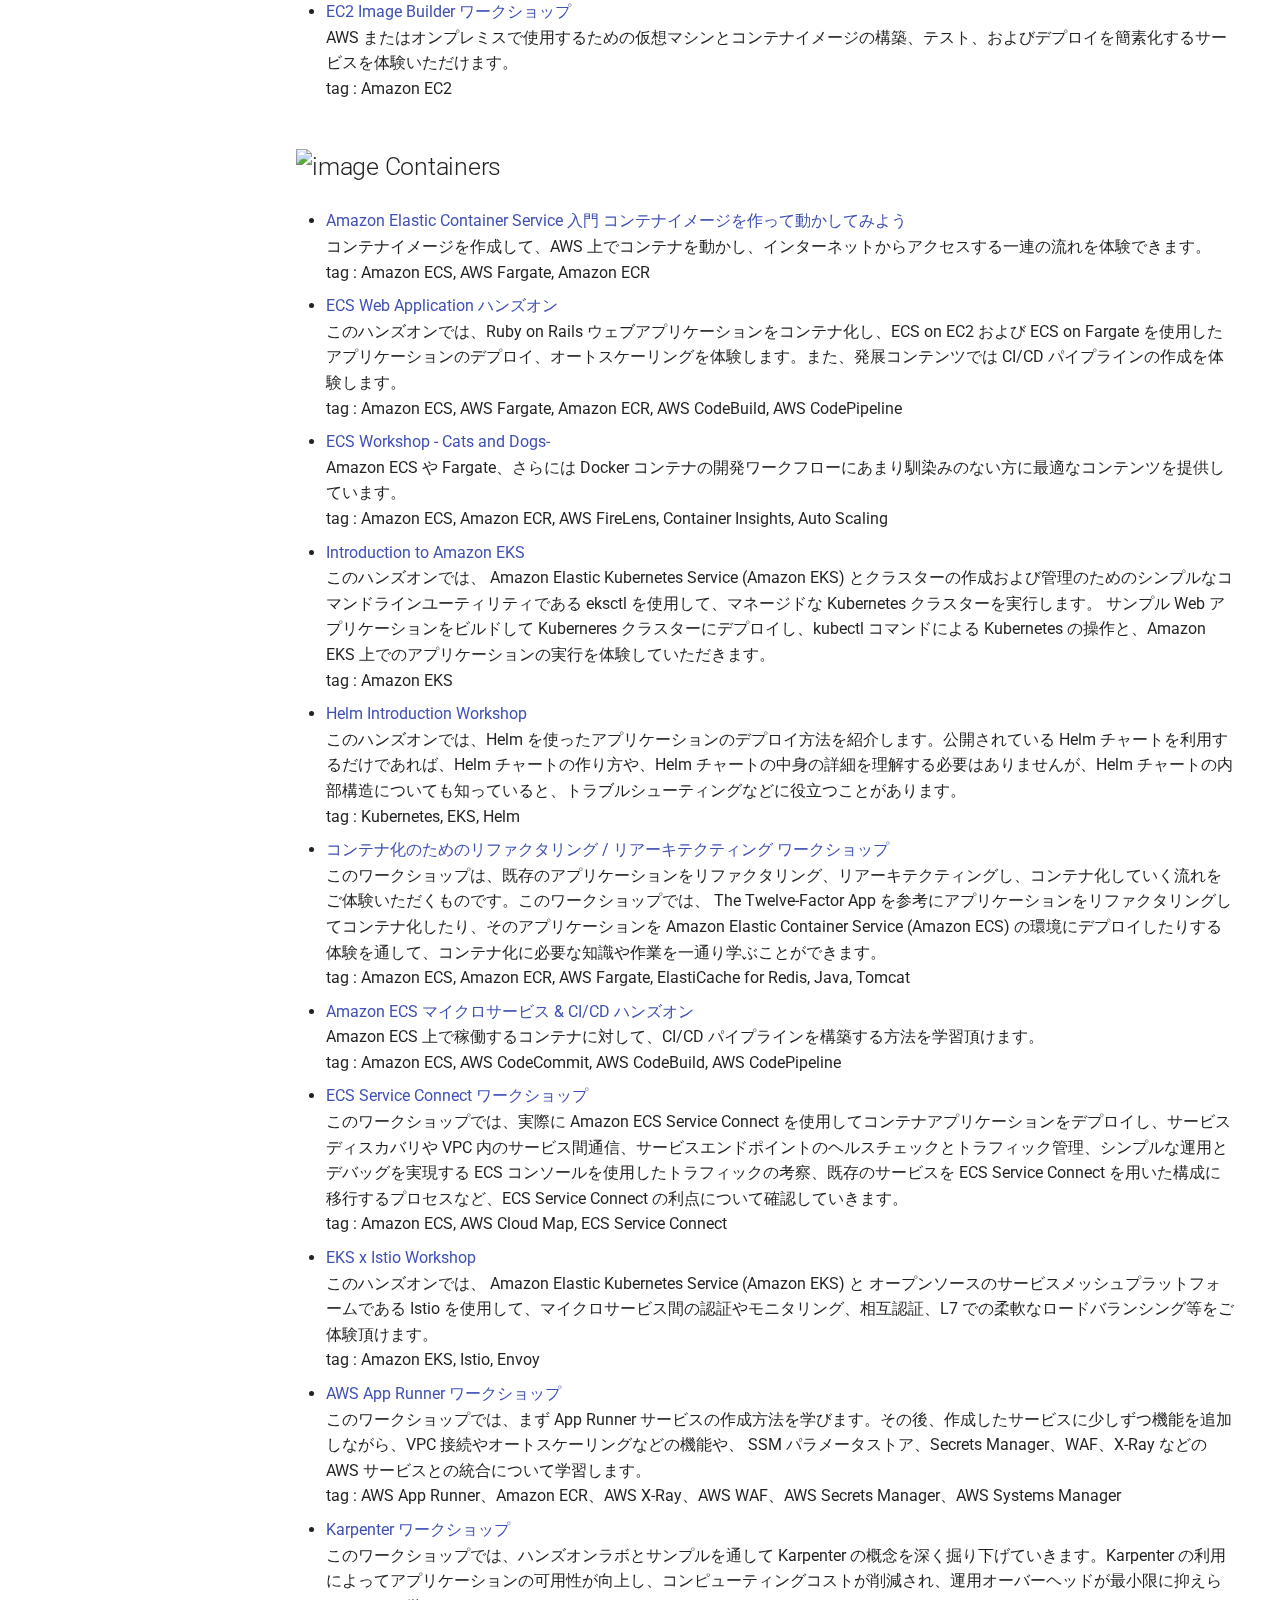
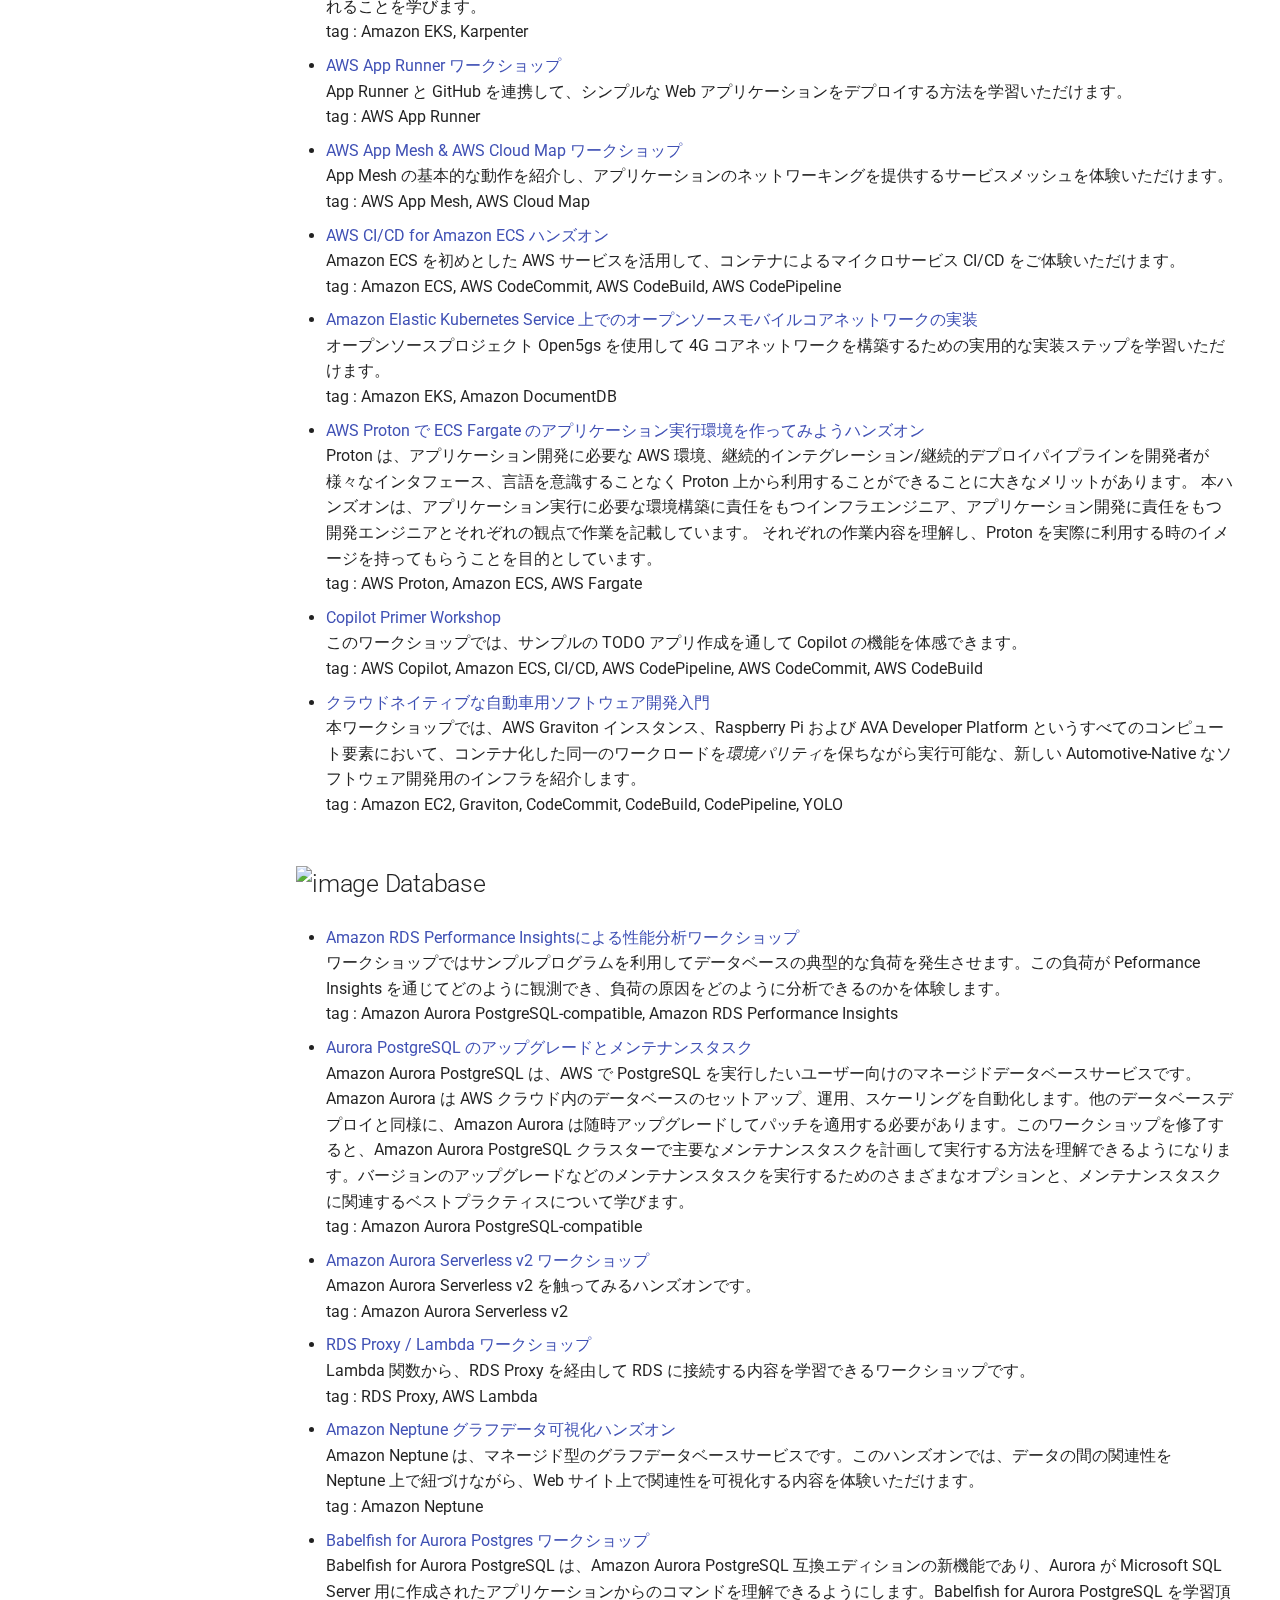
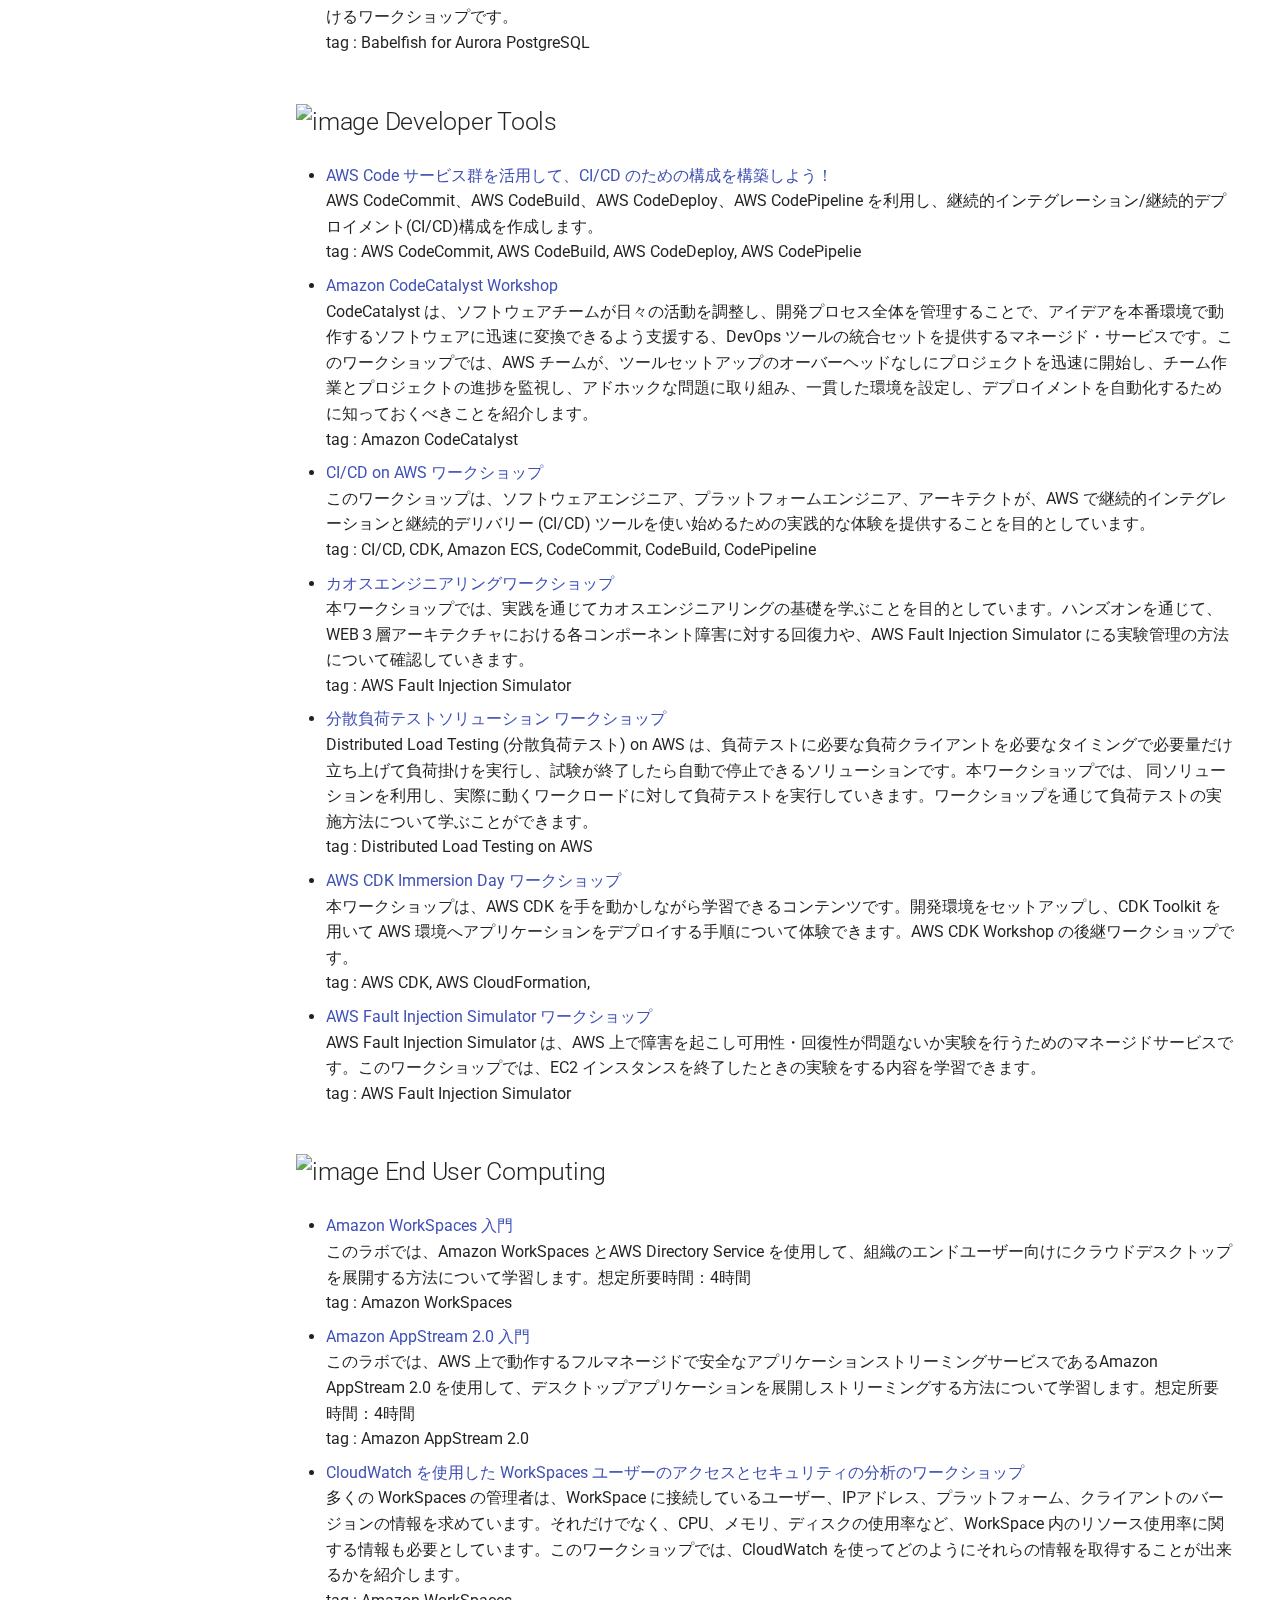
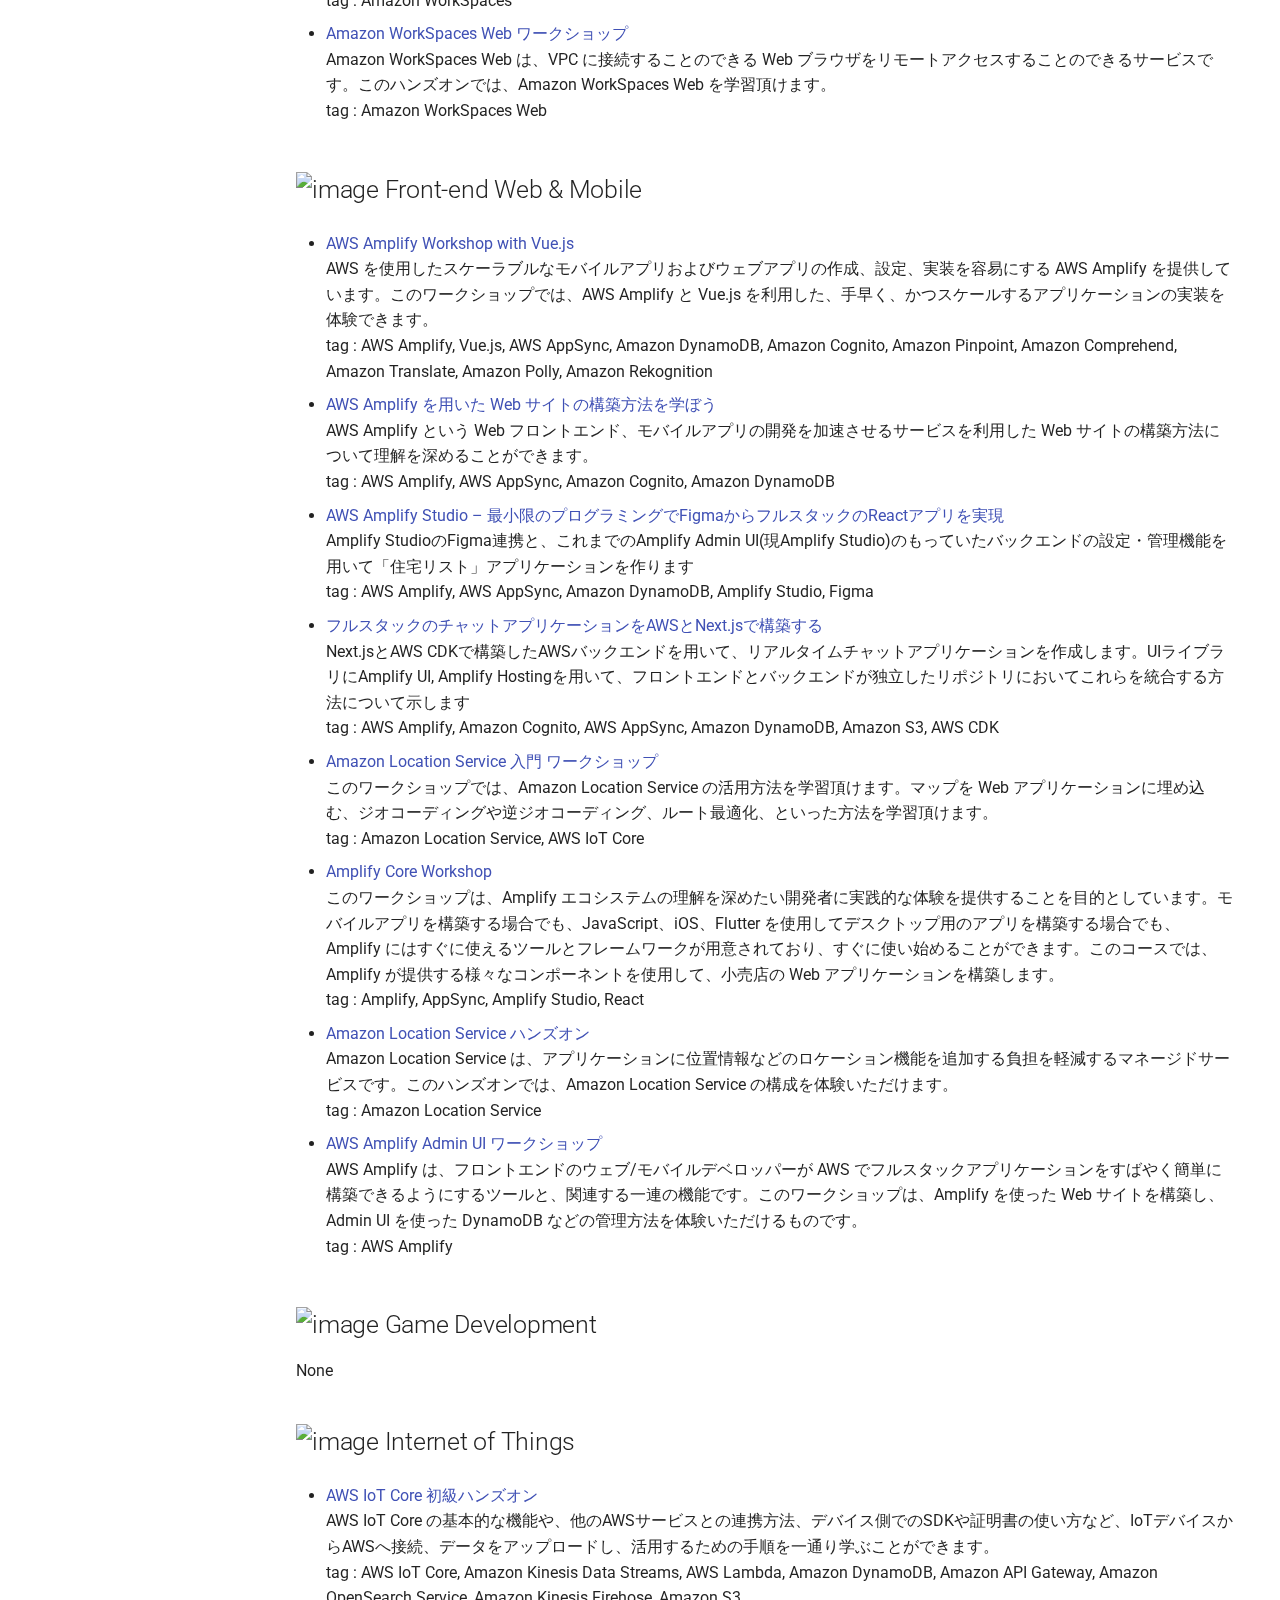
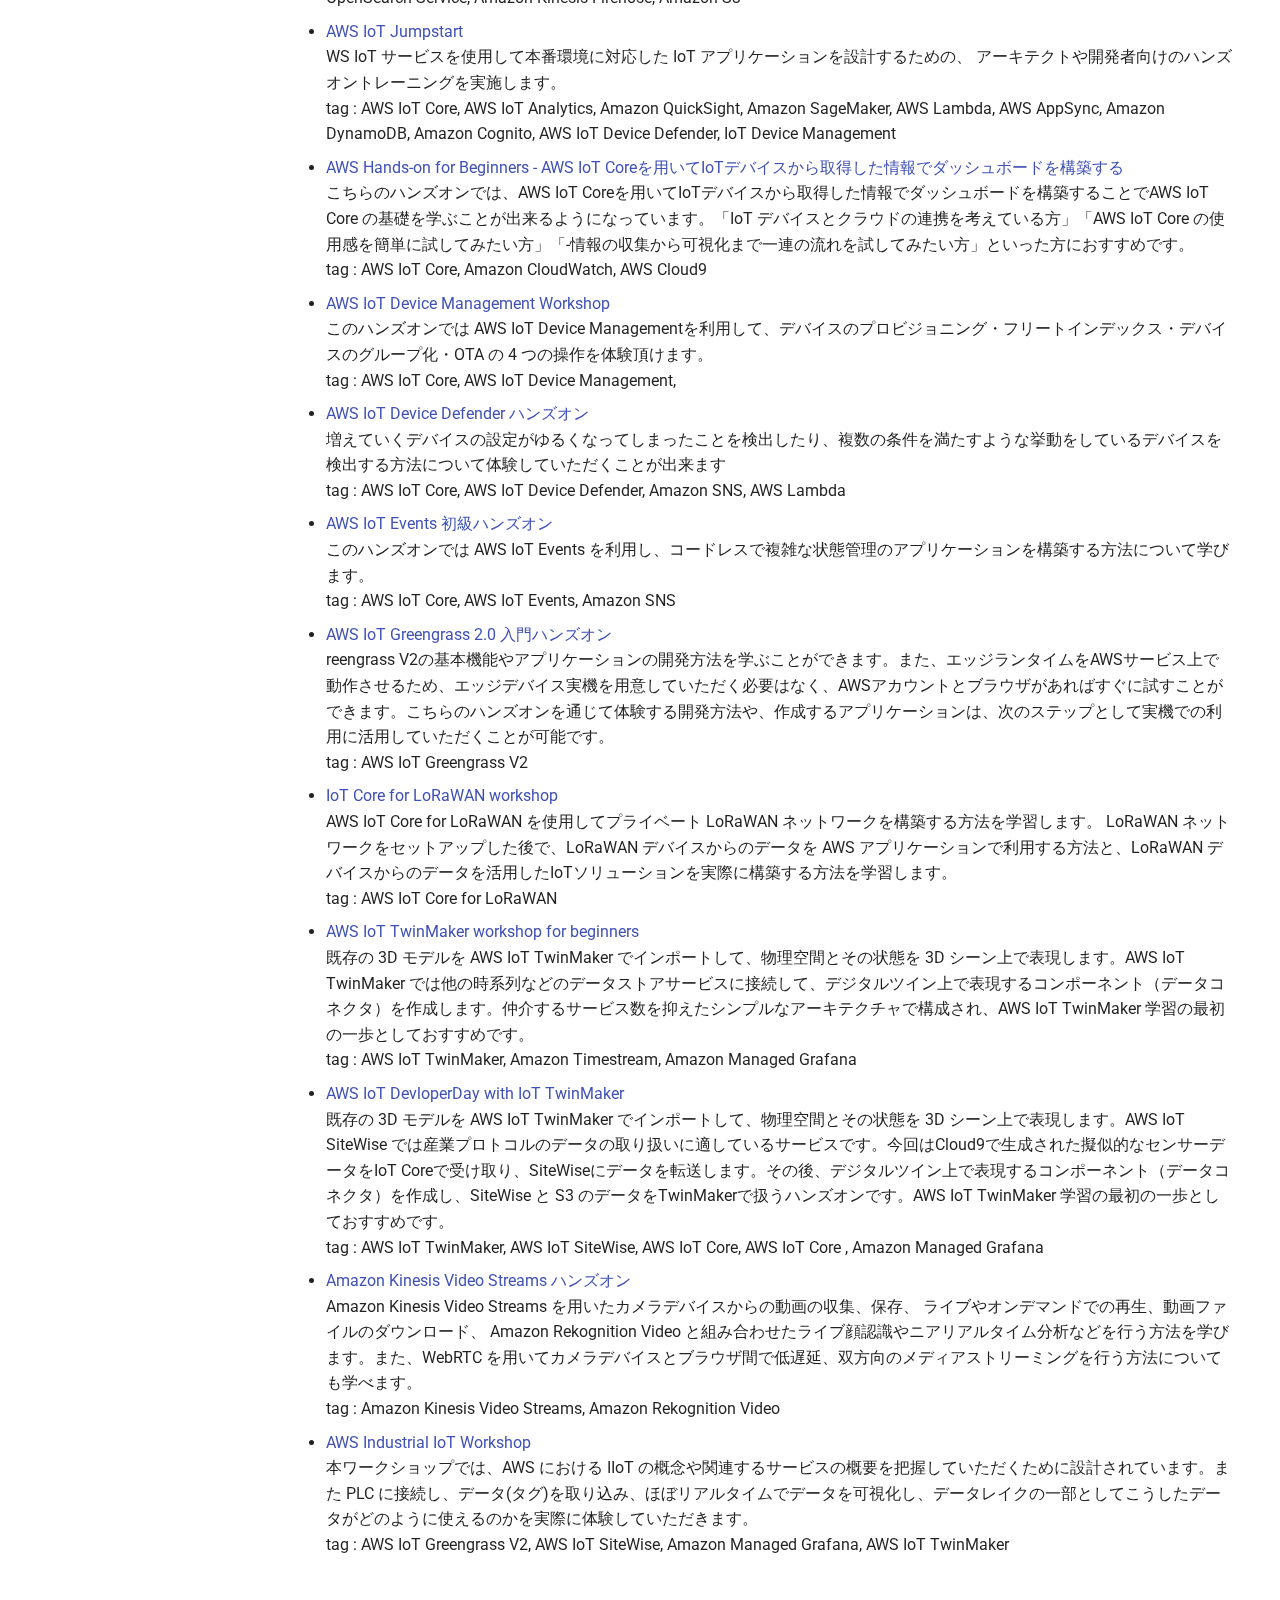
==== commit 2e7063f0: "Deployed 17220d9 with MkDocs version: 1.5.3" ====
--- a/index.html
+++ b/index.html
@@ -702,6 +702,11 @@
 tag : RDS S3 Export, dbt, TROCCO, QucikSight, Athena  </p>
 </li>
 <li>
+<p><a href="https://catalog.us-east-1.prod.workshops.aws/workshops/0360187d-4d94-4a16-887a-e83504cb435d/ja-JP" target="_blank" onclick="sendClickCount()" onauxclick="sendClickCount()">Athena SQL Bootcamp</a><br />
+本ワークショップ では、Amazon Athena を利用して、SQLの代表的なクエリ、Athena の使い方を学びます。本ワークショップは SQL を初めて扱う方を対象としています。ワークショップの所要時間は、全体で約 2 時間です。ワークショップ終了後、Amazon Athena の基本的な使い方と SQL の基本構文を理解することができます。<br />
+tag : Athena  </p>
+</li>
+<li>
 <p><a href="https://github.com/aws-samples/amazon-s3-datalake-handson/tree/master/JP" target="_blank" onclick="sendClickCount()" onauxclick="sendClickCount()">データレイクハンズオン</a><br />
 幅広いデータソースからの構造化データまたは非構造化データの集中リポジトリとして使用できる Data Lake は、データの保存と分析の方法として多くの企業に取り入れられています。このハンズオンでは、AWS のビッグデータ関連サービスを使用して実際に分析パイプラインを構築することを通して、 Data Lake とビッグデータ分析基盤構築の実感を持って頂くことをゴールとしています。<br />
 tag : Amazon QuickSight, Amazon Athena, AWS Glue, Amazon Kinesis Data Firehose, Amazon Redshift, Amazon OpenSearch Service, Fluentd  </p>
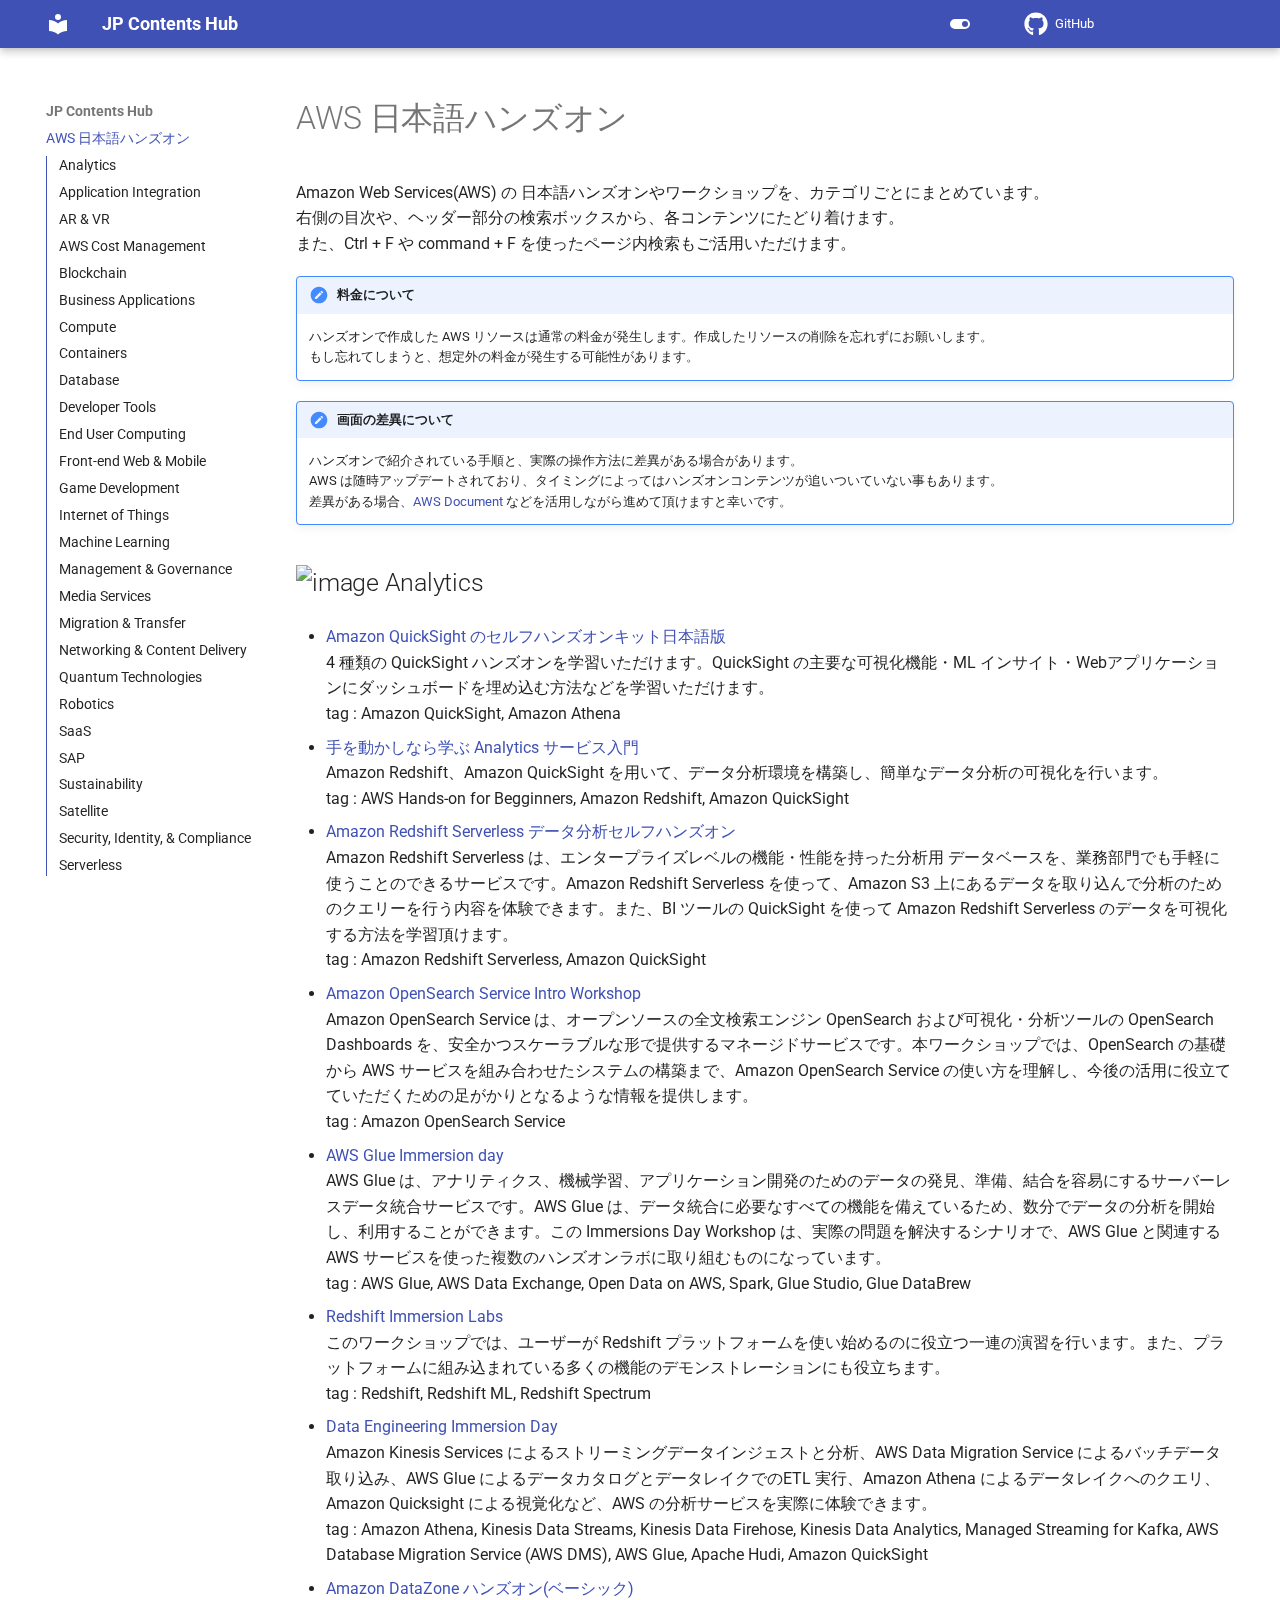
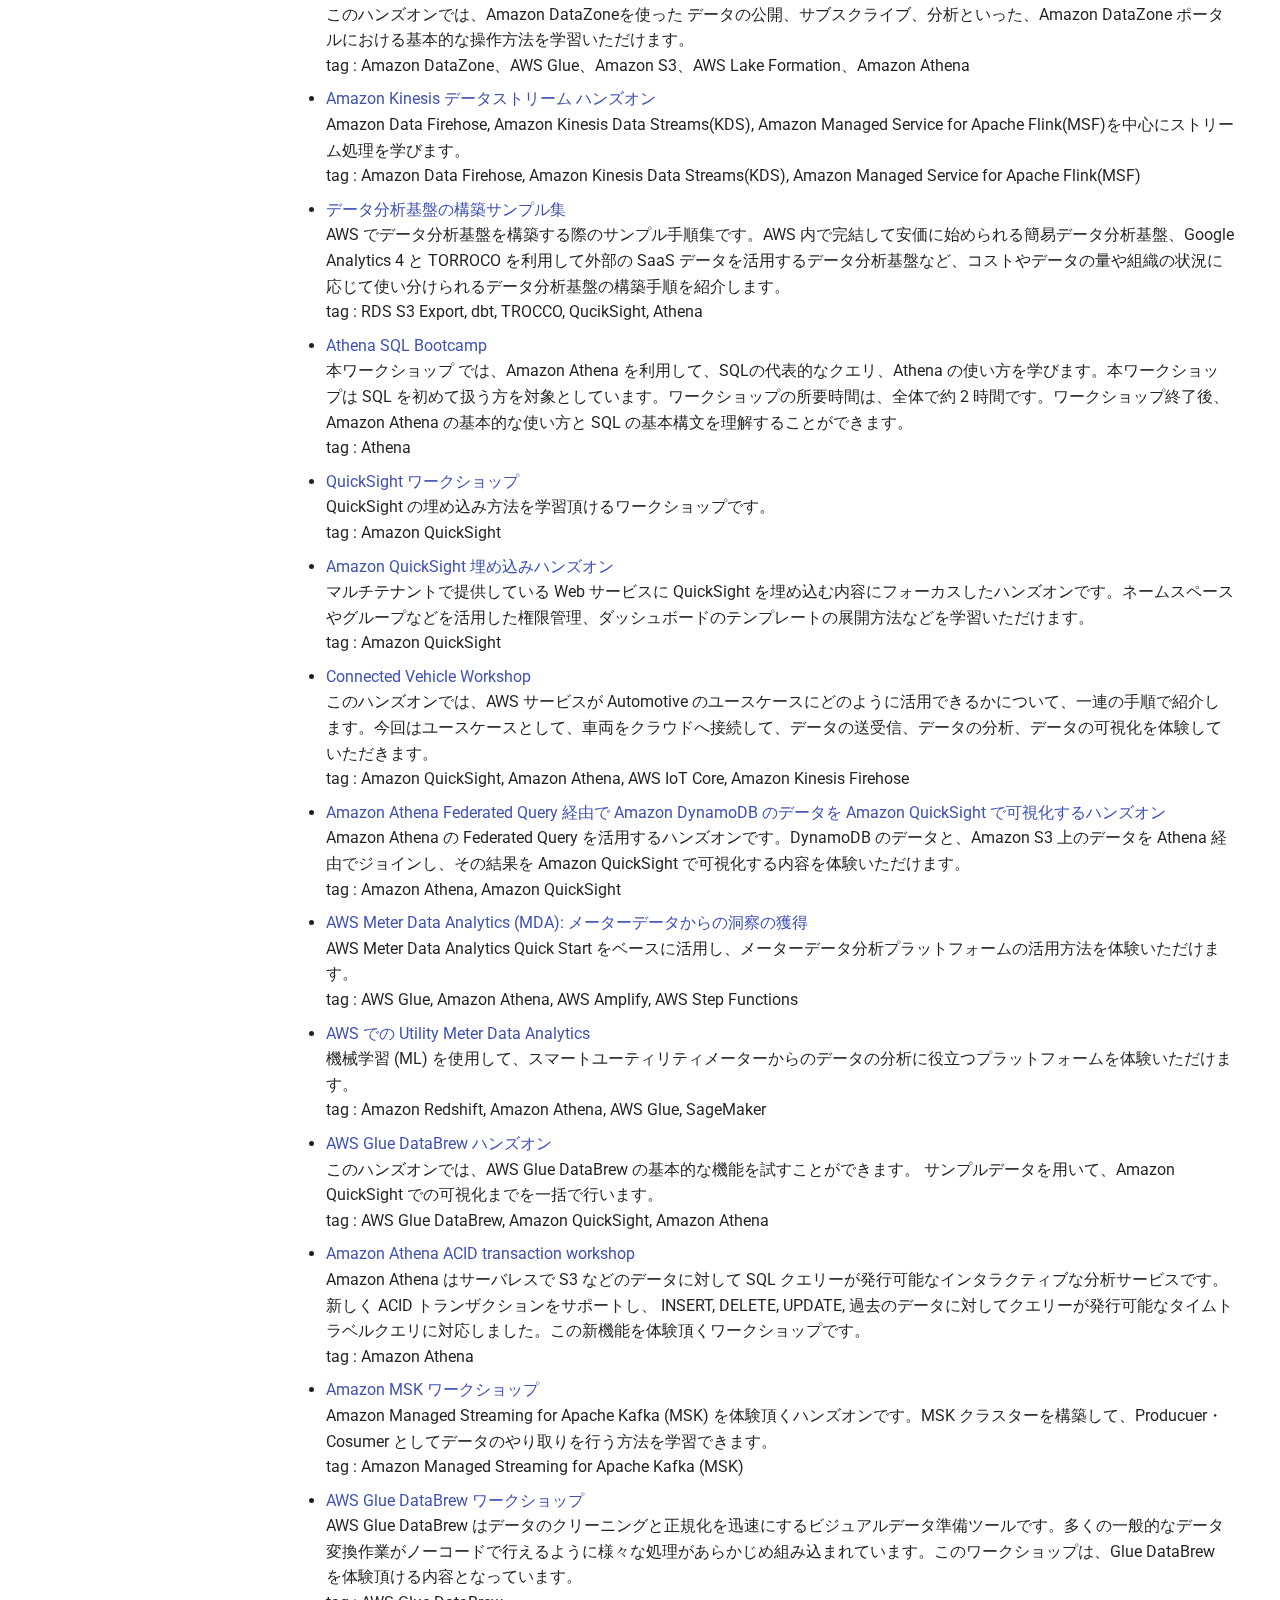
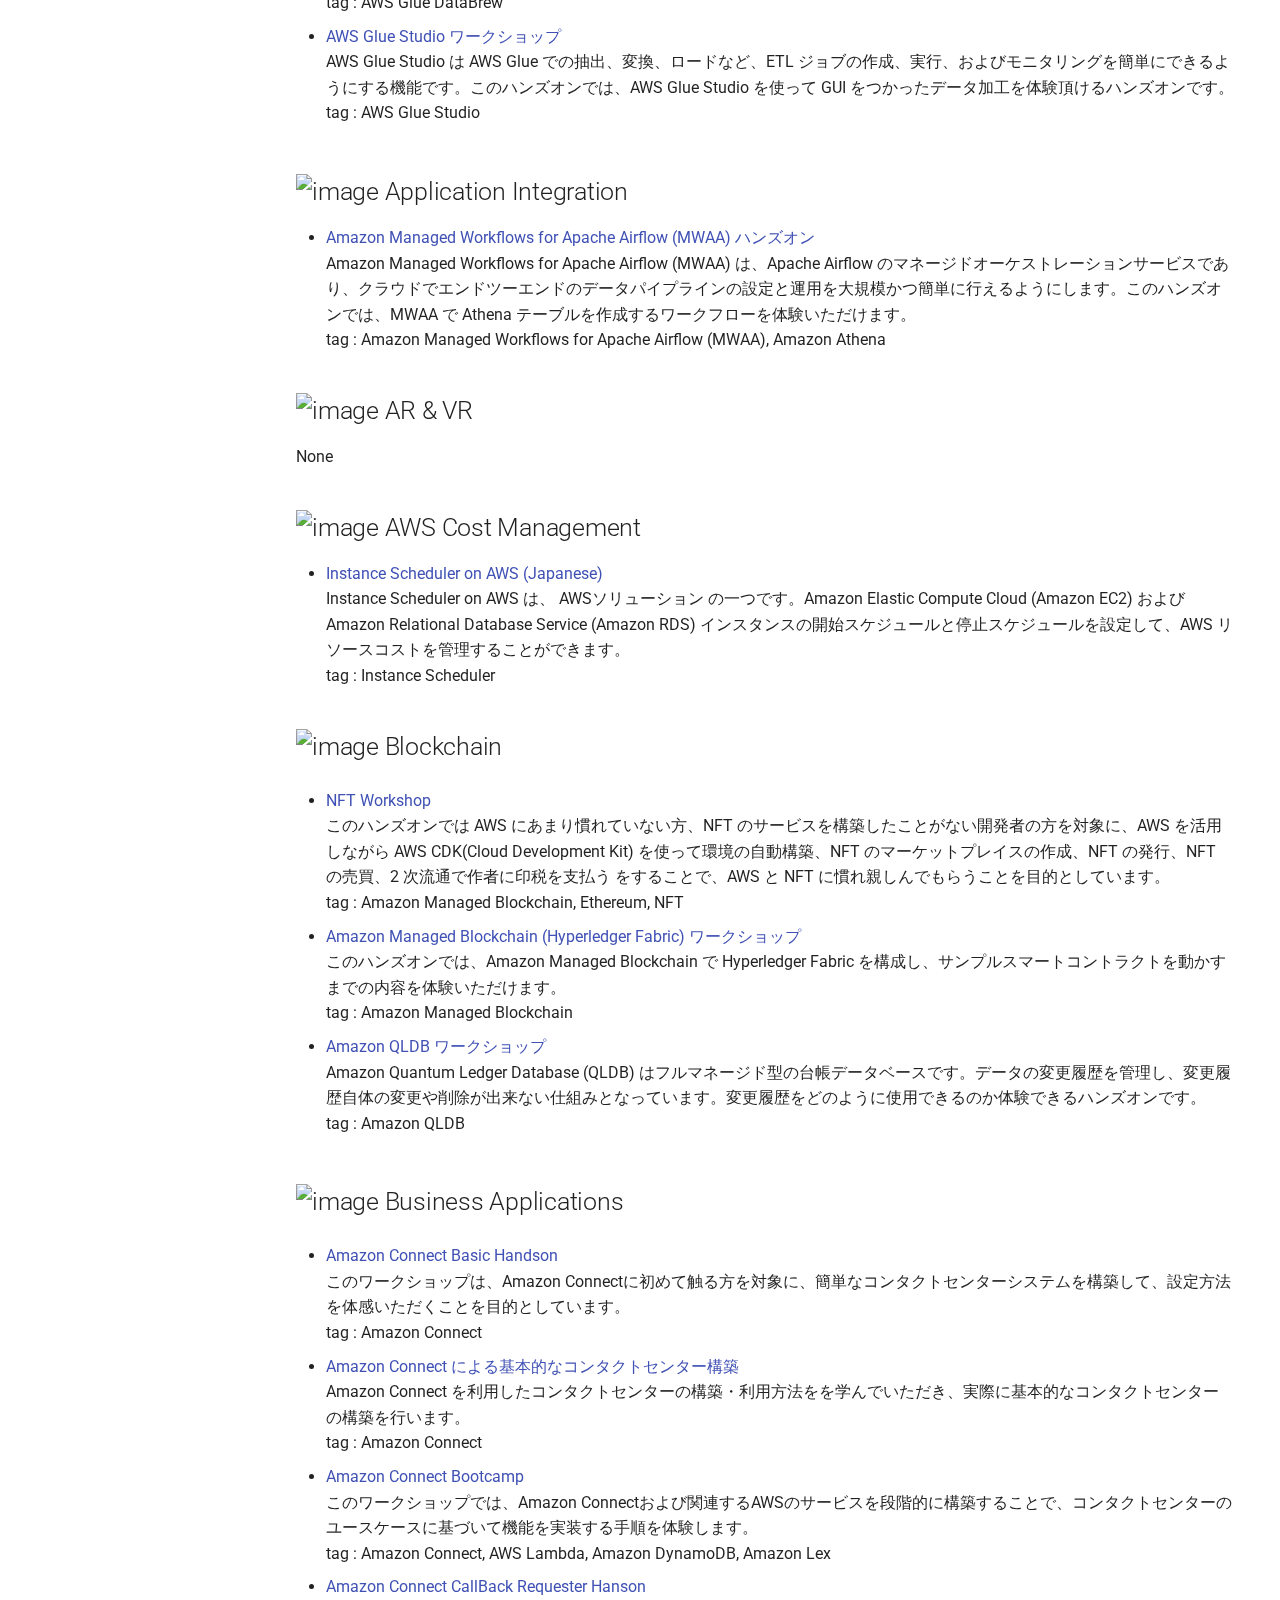
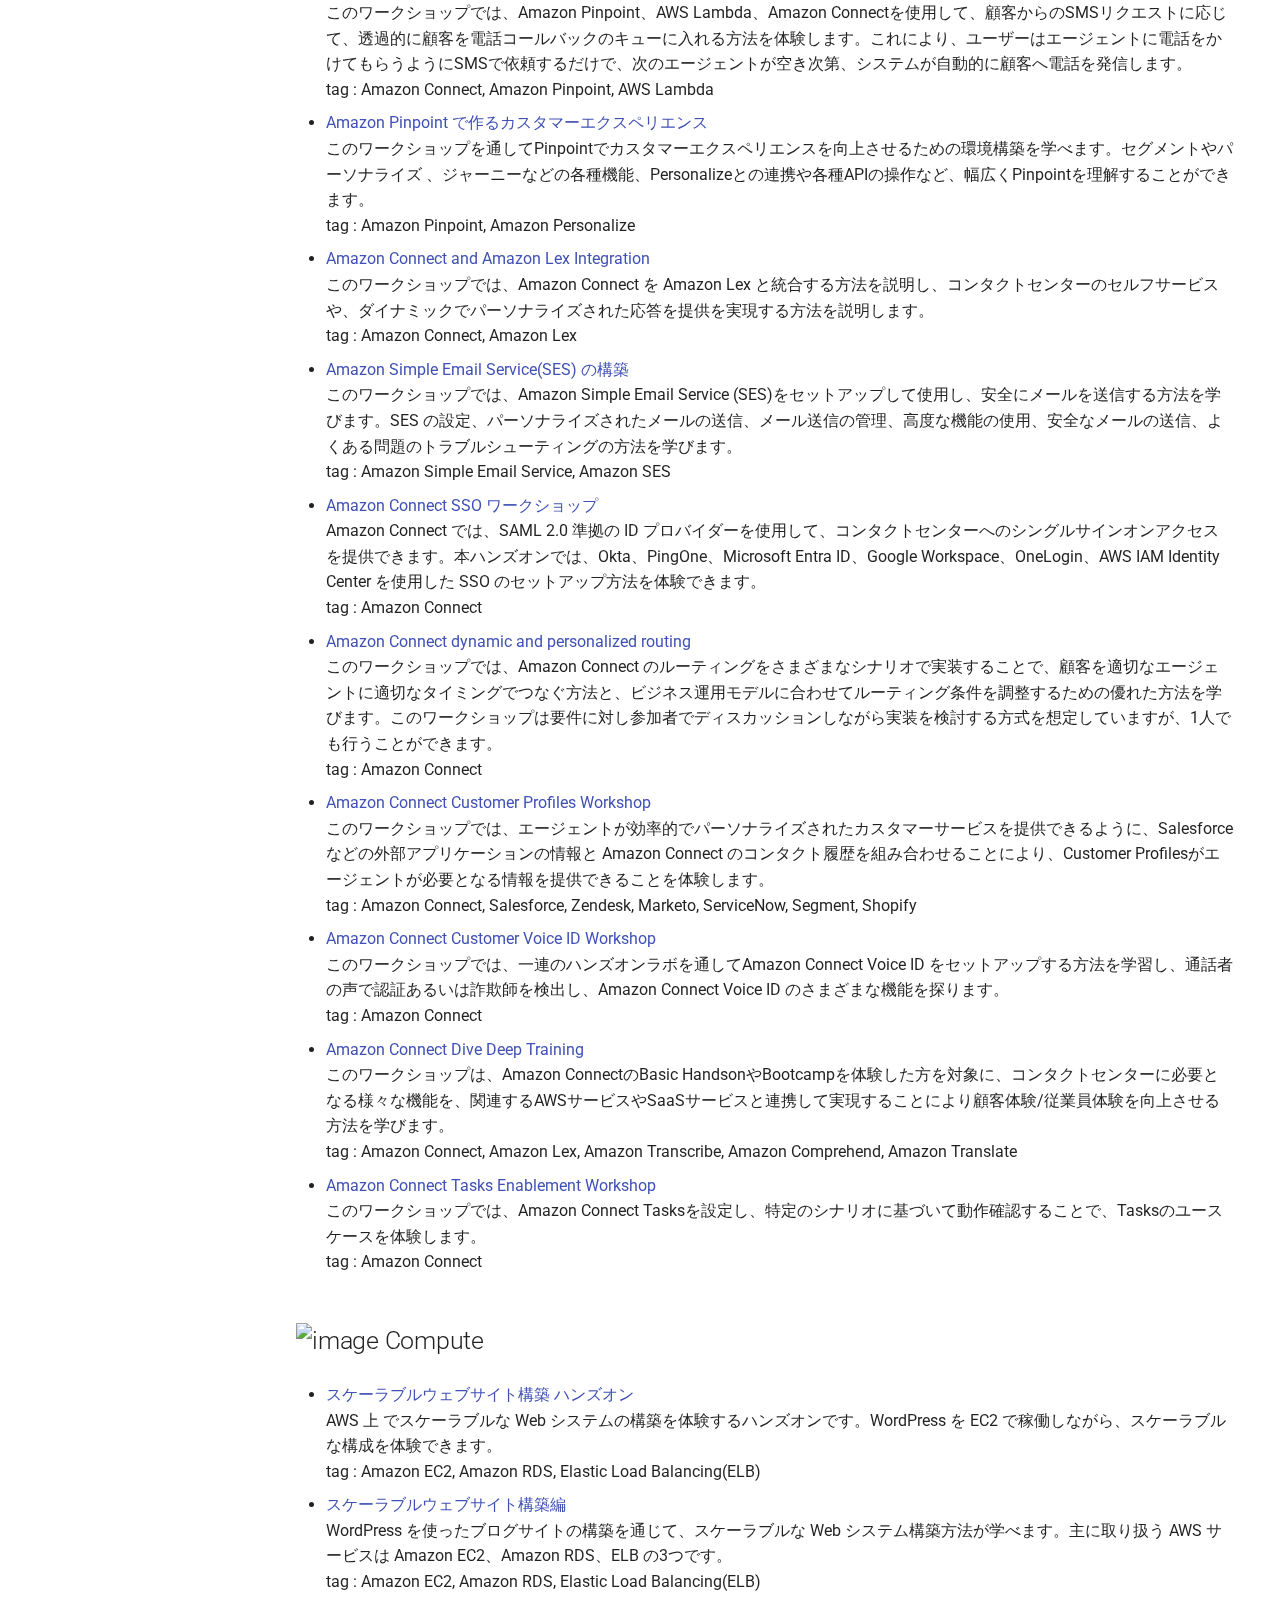
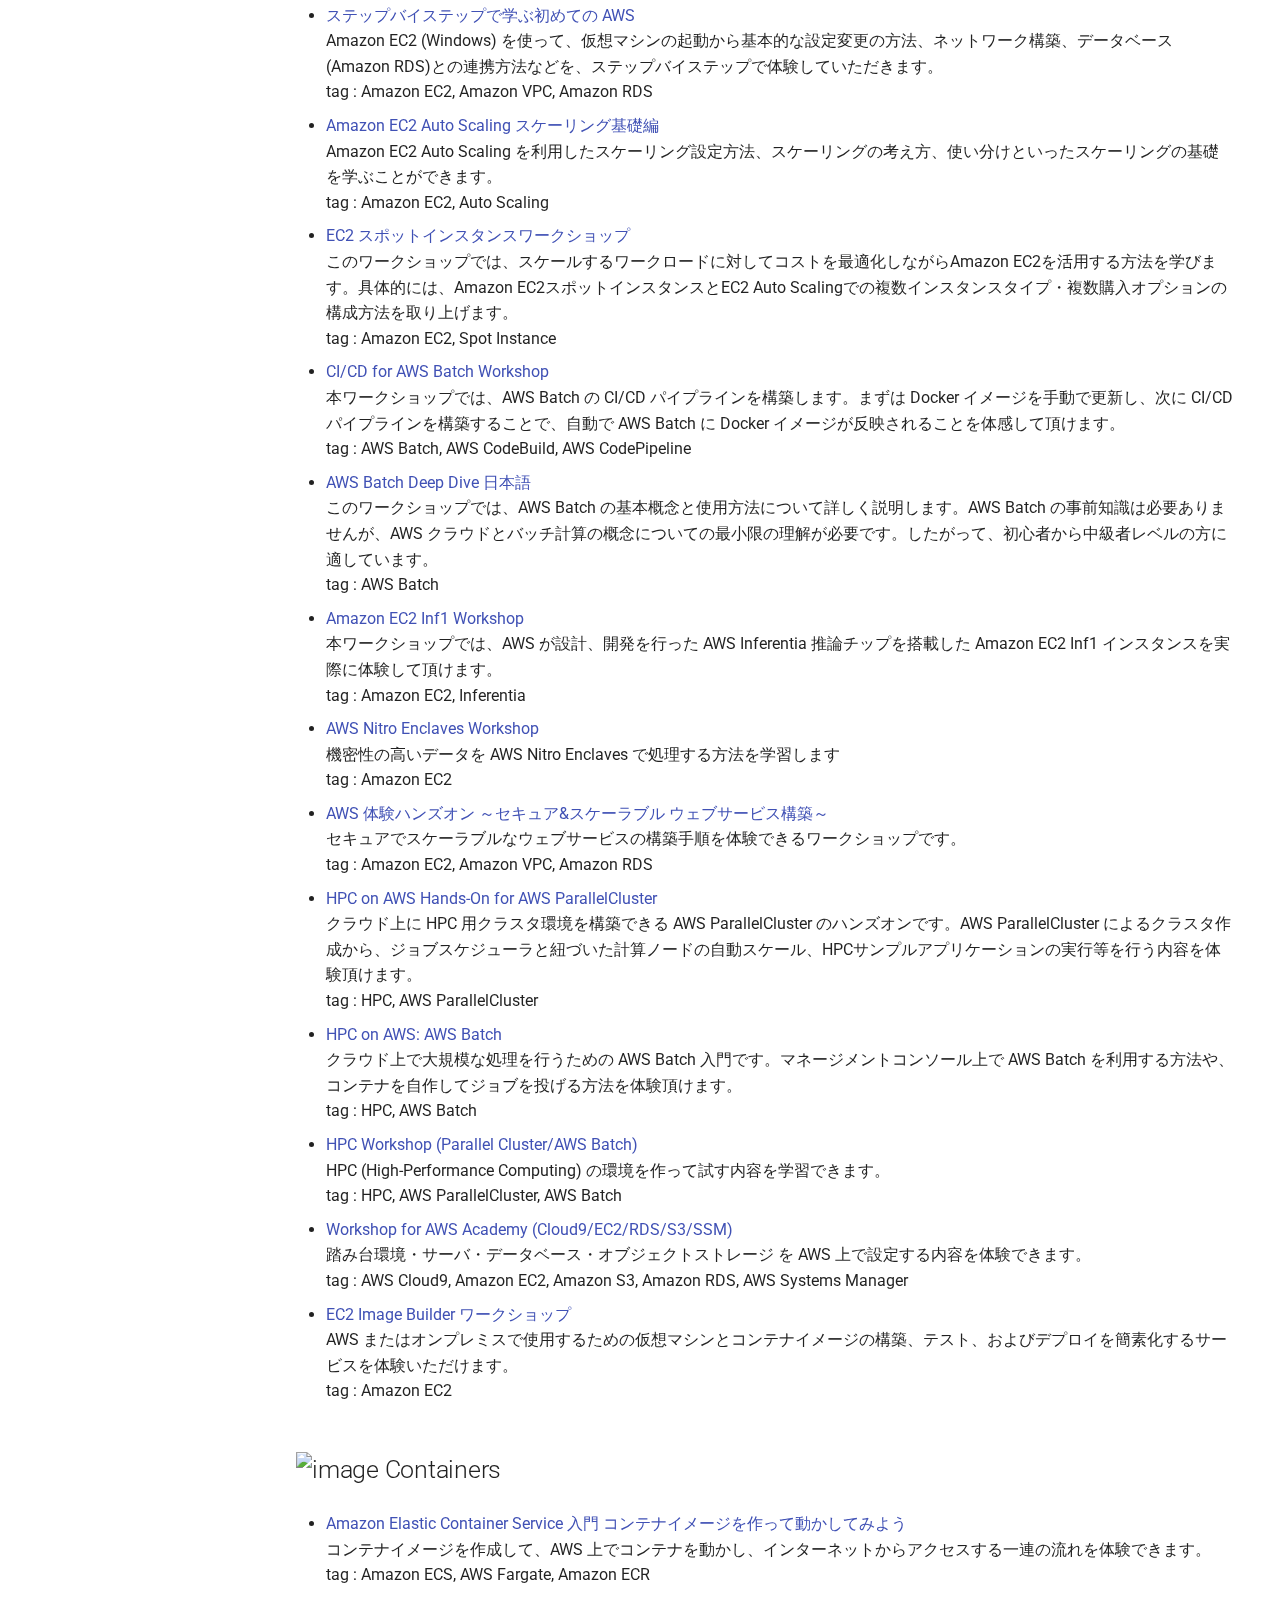
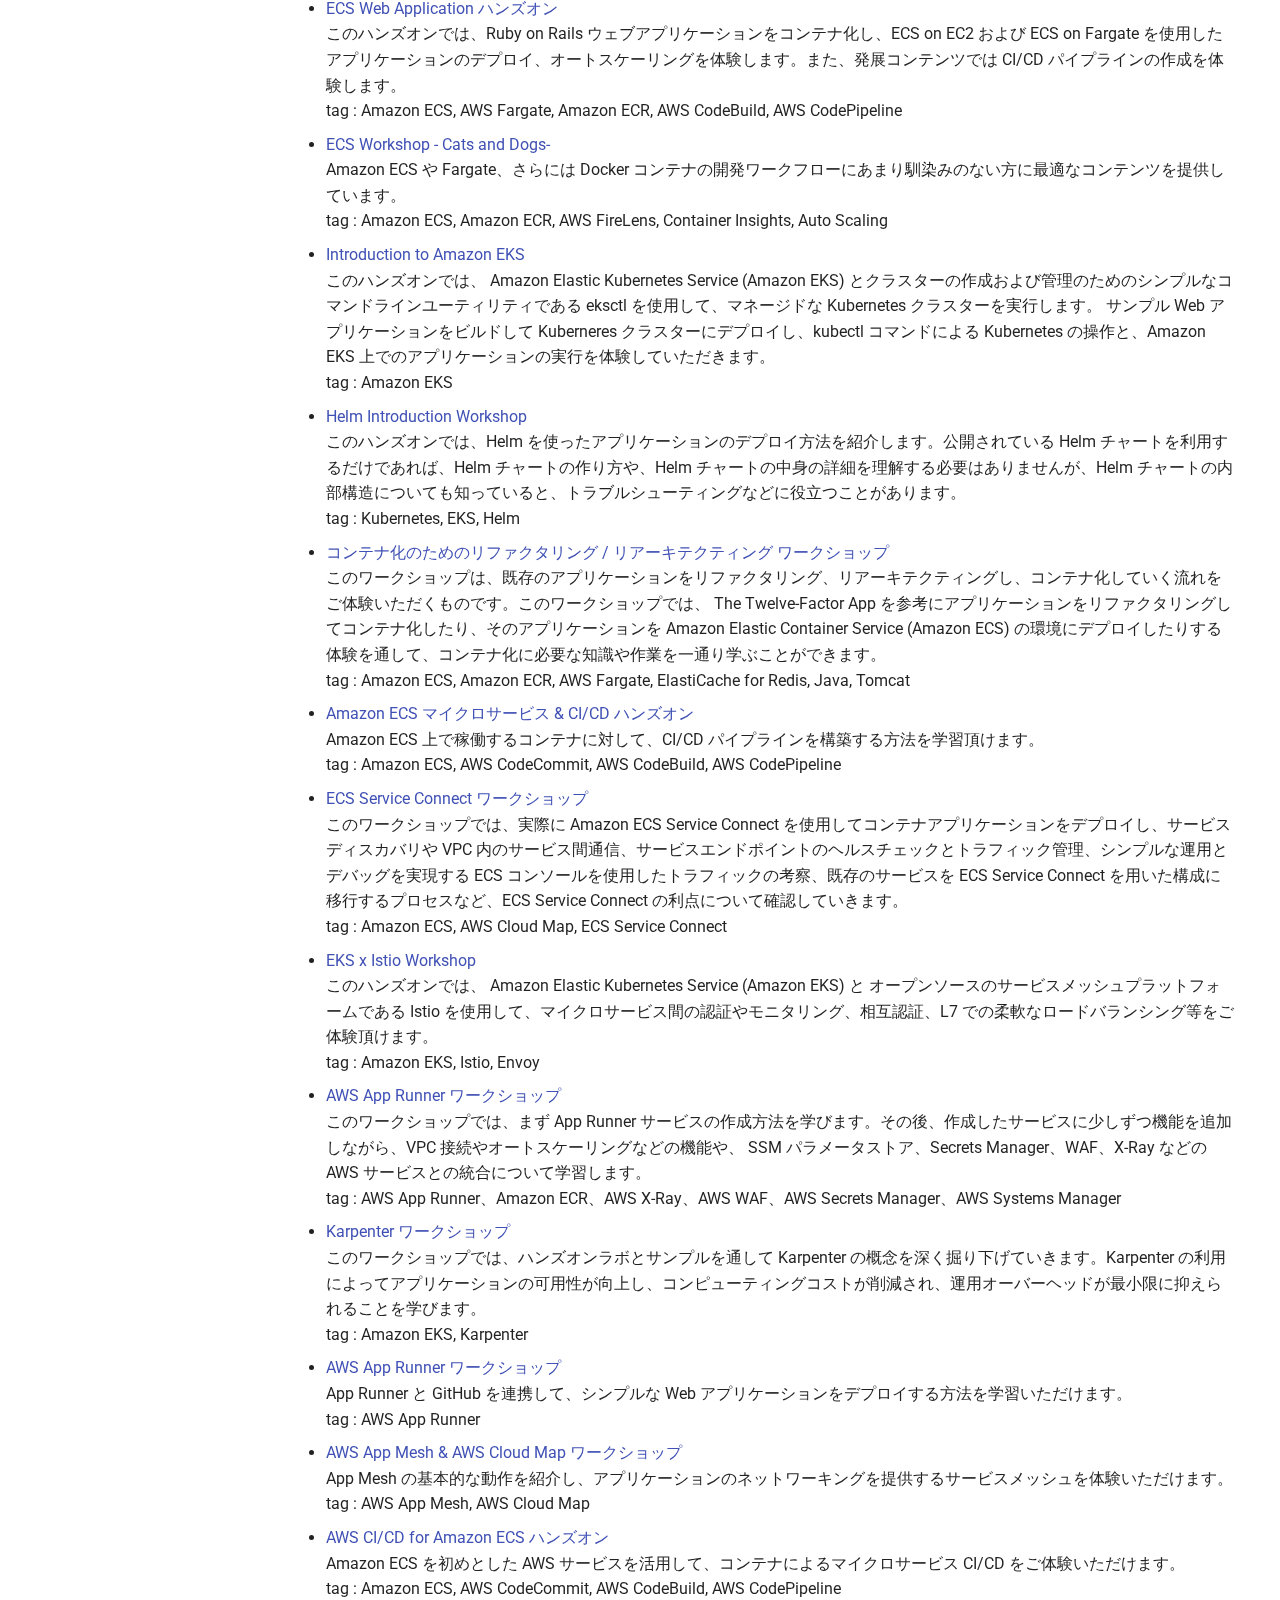
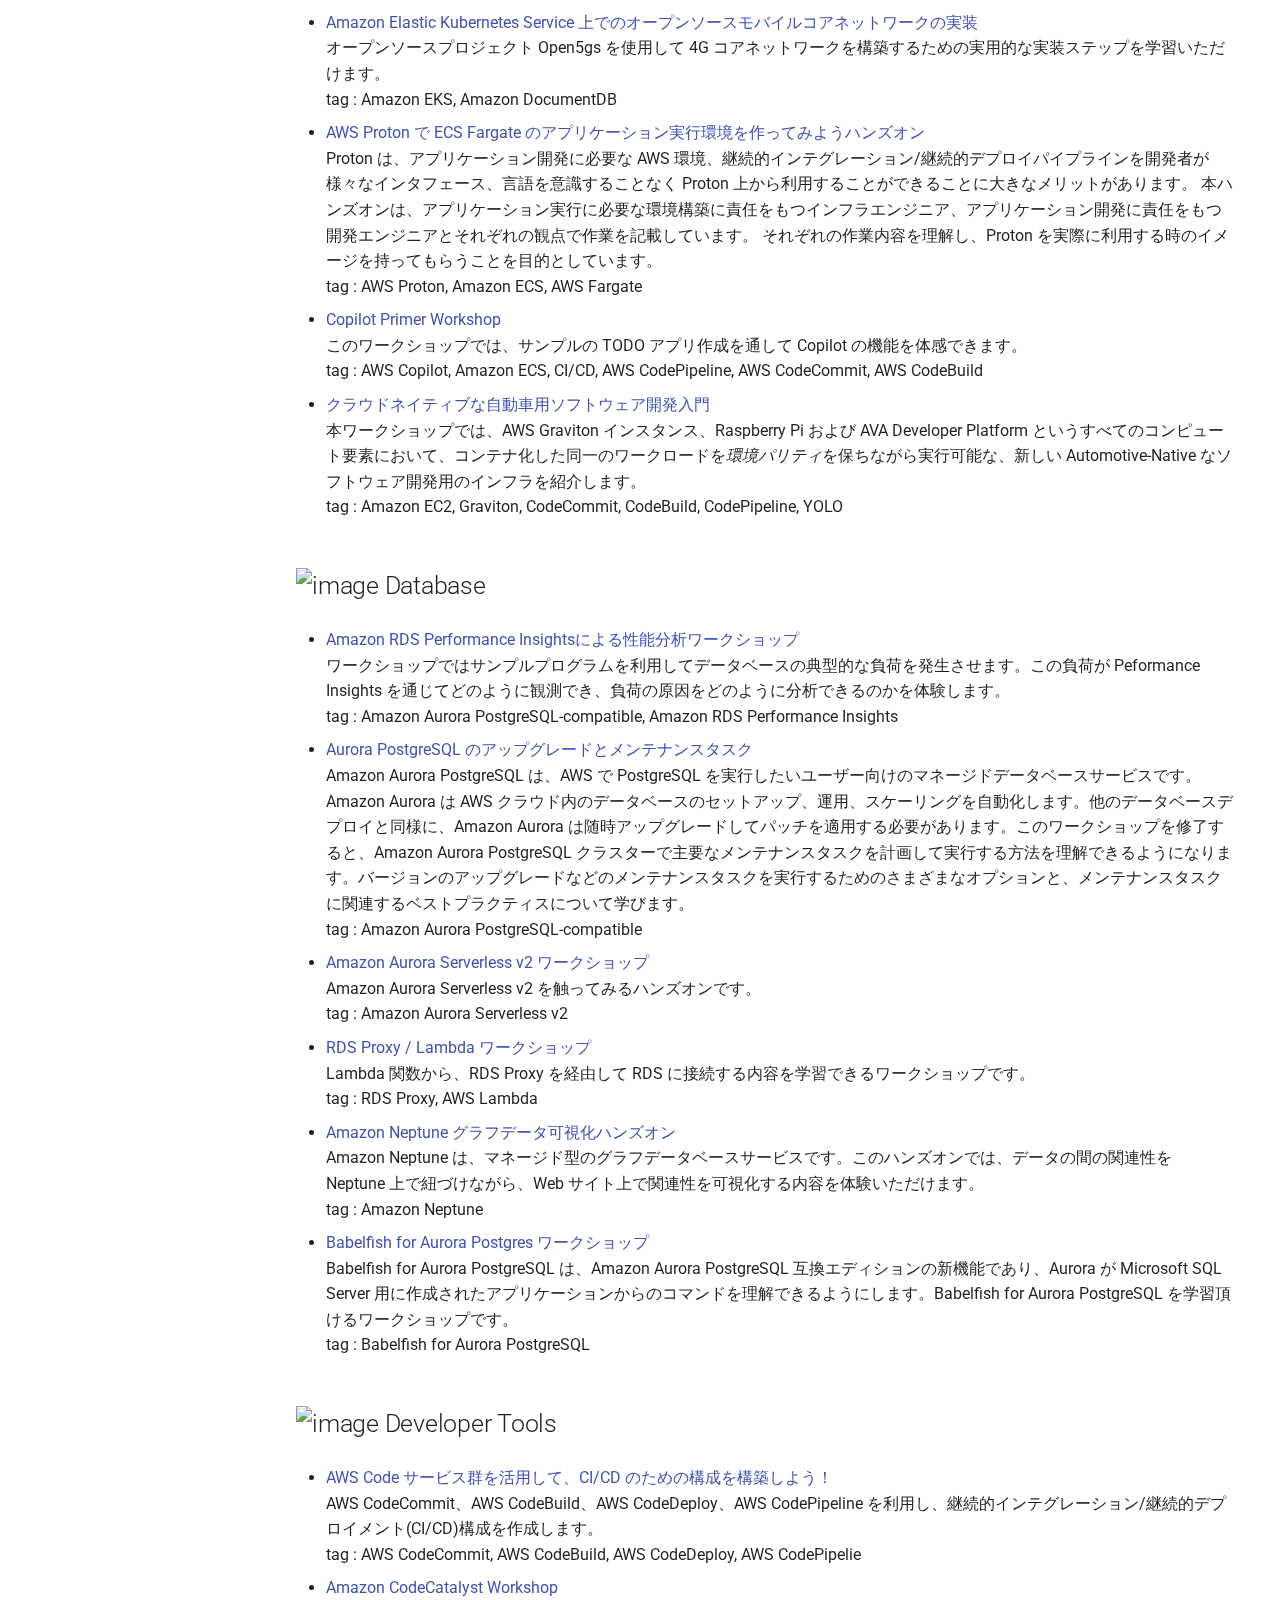
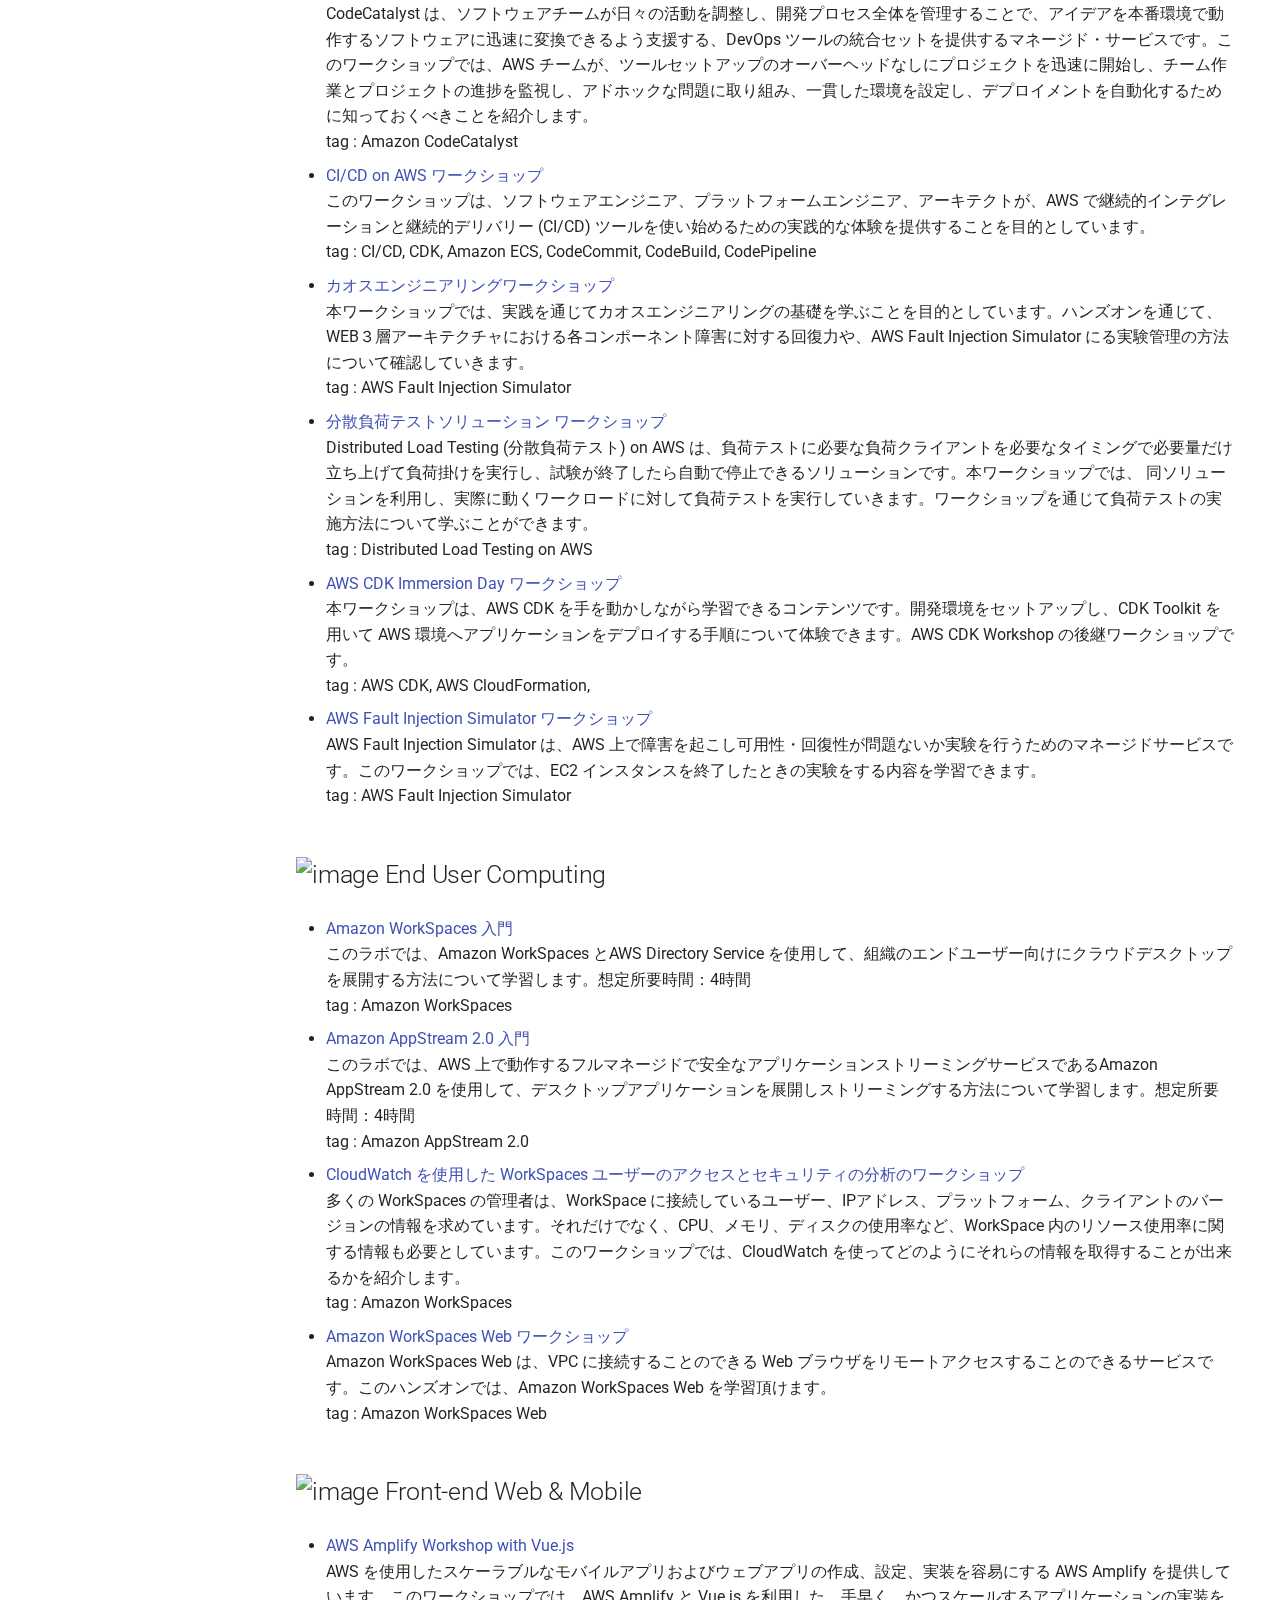
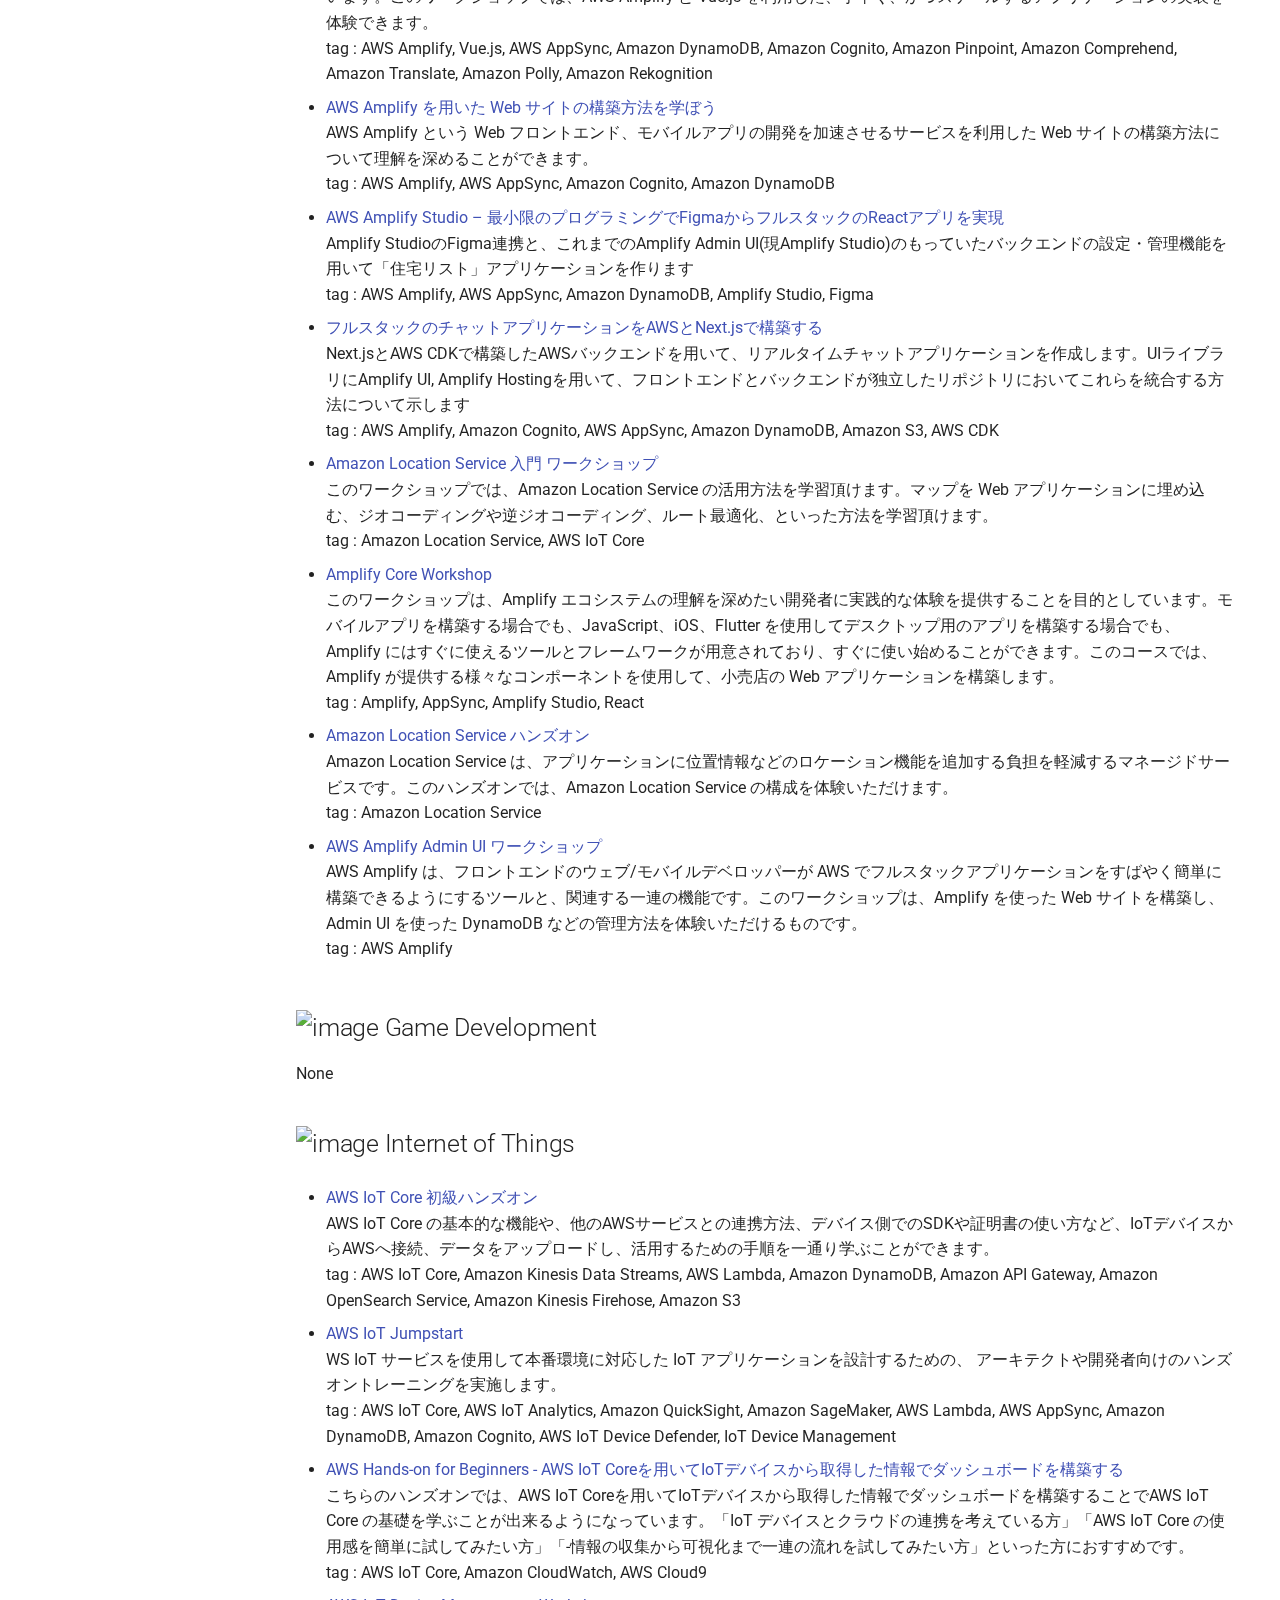
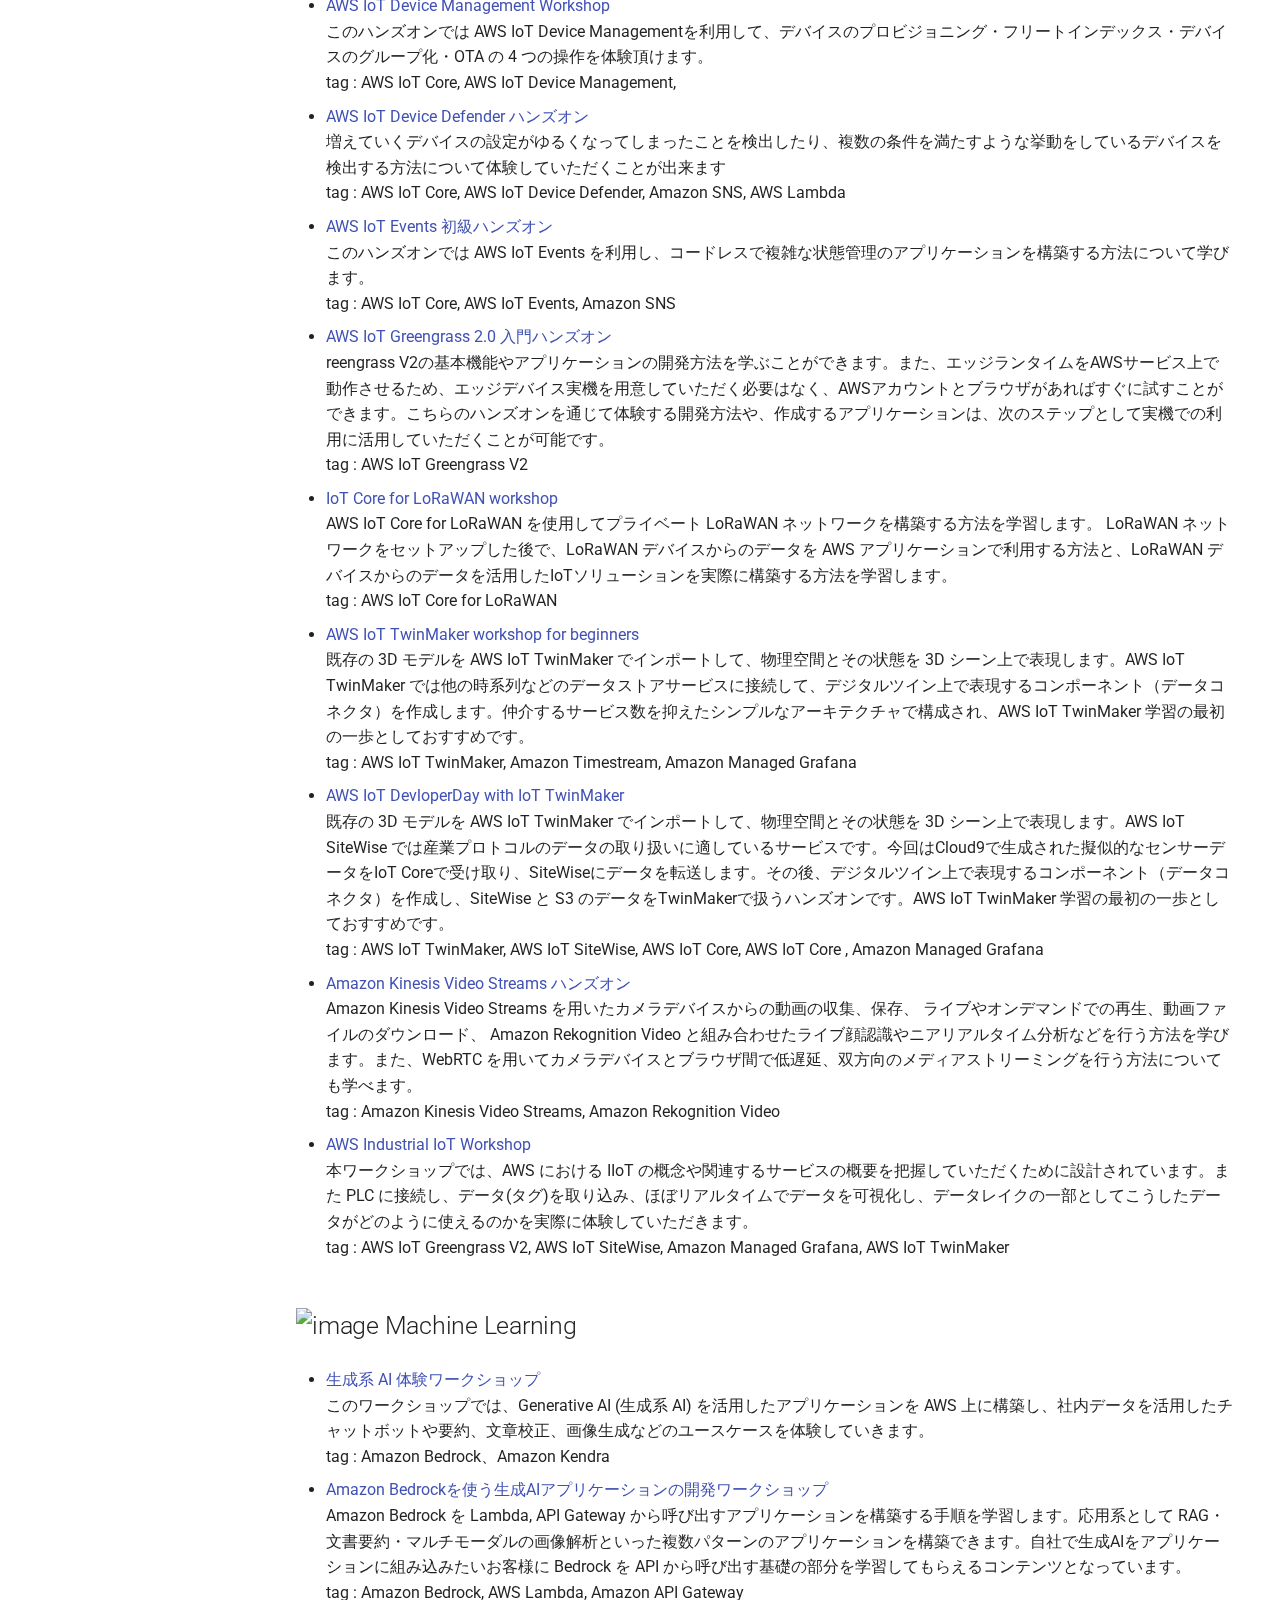
==== commit 92c252fb: "Deployed 17220d9 with MkDocs version: 1.5.3" ====
--- a/index.html
+++ b/index.html
@@ -707,11 +707,6 @@
 tag : Athena  </p>
 </li>
 <li>
-<p><a href="https://github.com/aws-samples/amazon-s3-datalake-handson/tree/master/JP" target="_blank" onclick="sendClickCount()" onauxclick="sendClickCount()">データレイクハンズオン</a><br />
-幅広いデータソースからの構造化データまたは非構造化データの集中リポジトリとして使用できる Data Lake は、データの保存と分析の方法として多くの企業に取り入れられています。このハンズオンでは、AWS のビッグデータ関連サービスを使用して実際に分析パイプラインを構築することを通して、 Data Lake とビッグデータ分析基盤構築の実感を持って頂くことをゴールとしています。<br />
-tag : Amazon QuickSight, Amazon Athena, AWS Glue, Amazon Kinesis Data Firehose, Amazon Redshift, Amazon OpenSearch Service, Fluentd  </p>
-</li>
-<li>
 <p><a href="https://catalog.us-east-1.prod.workshops.aws/workshops/6aab407b-07d0-4a14-8a16-8ffac2f625b8/ja-JP/" target="_blank" onclick="sendClickCount()" onauxclick="sendClickCount()">QuickSight ワークショップ</a><br />
 QuickSight の埋め込み方法を学習頂けるワークショップです。<br />
 tag : Amazon QuickSight  </p>
@@ -765,11 +760,6 @@
 <p><a href="https://github.com/harunobukameda/AWS-Glue-Studio/blob/main/AWS%20Glue%20Studio%E3%83%AF%E3%83%BC%E3%82%AF%E3%82%B7%E3%83%A7%E3%83%83%E3%83%97.pdf" target="_blank" onclick="sendClickCount()" onauxclick="sendClickCount()">AWS Glue Studio ワークショップ</a><br />
 AWS Glue Studio は AWS Glue での抽出、変換、ロードなど、ETL ジョブの作成、実行、およびモニタリングを簡単にできるようにする機能です。このハンズオンでは、AWS Glue Studio を使って GUI をつかったデータ加工を体験頂けるハンズオンです。<br />
 tag : AWS Glue Studio  </p>
-</li>
-<li>
-<p><a href="https://github.com/harunobukameda/Amazon-Redshift-Spectrum-AWS-Glue-Amazon-Athena-Amazon-S3-Select/blob/master/datalake-handson-text_20220327.pdf" target="_blank" onclick="sendClickCount()" onauxclick="sendClickCount()">はじめてのモダンデータ解析基盤</a><br />
-AWS のビッグデータ関連サービスを使用して実際に分析パイプラインを構築することを通して、 Data Lake とビッグデータ分析基盤構築の実感を持って頂くことをゴールとしています。 <br />
-tag : Amazon Kinesis Data Firehose, Amazon Athena, Amazon Redshift Spectrum, AWS Glue, Amazon QuickSight  </p>
 </li>
 </ul>
 <h2 id="application-integration"><img alt="image" src="img/Arch-Category_Application-Integration_16.png" /> Application Integration</h2>
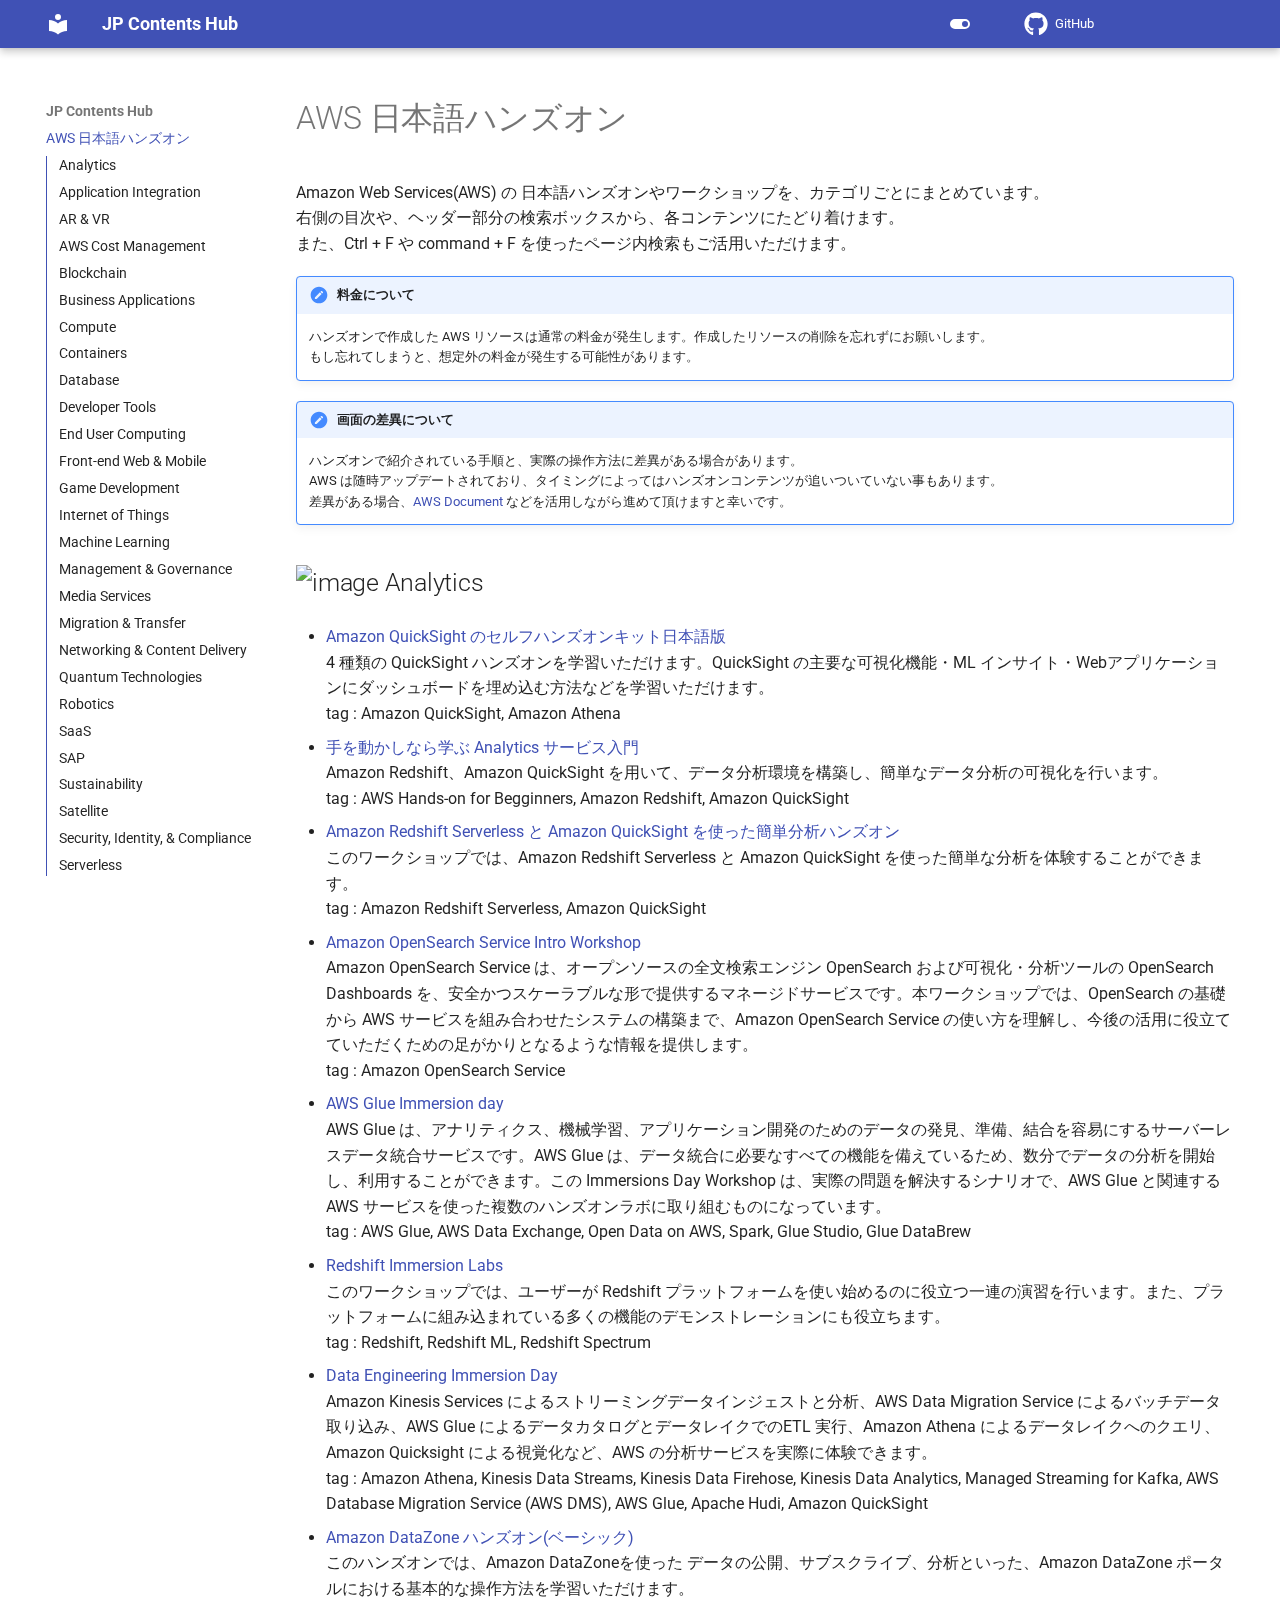
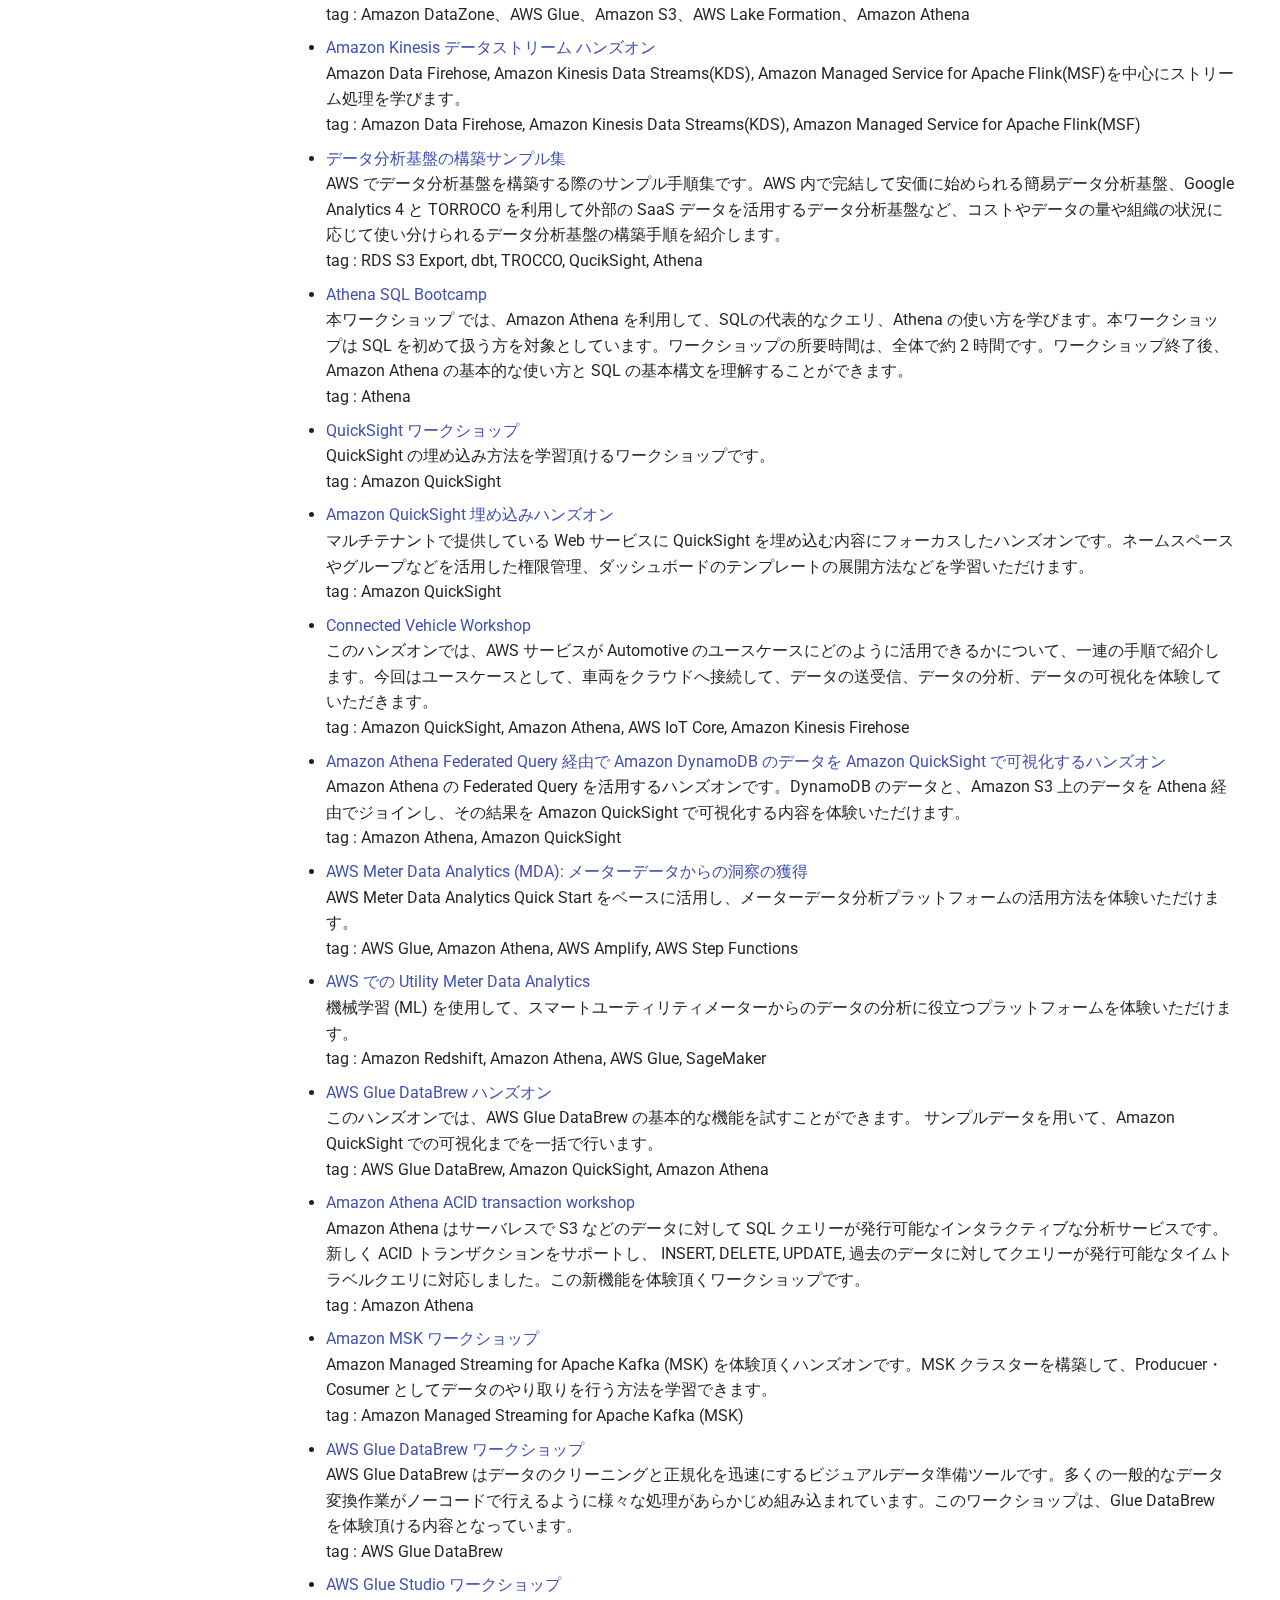
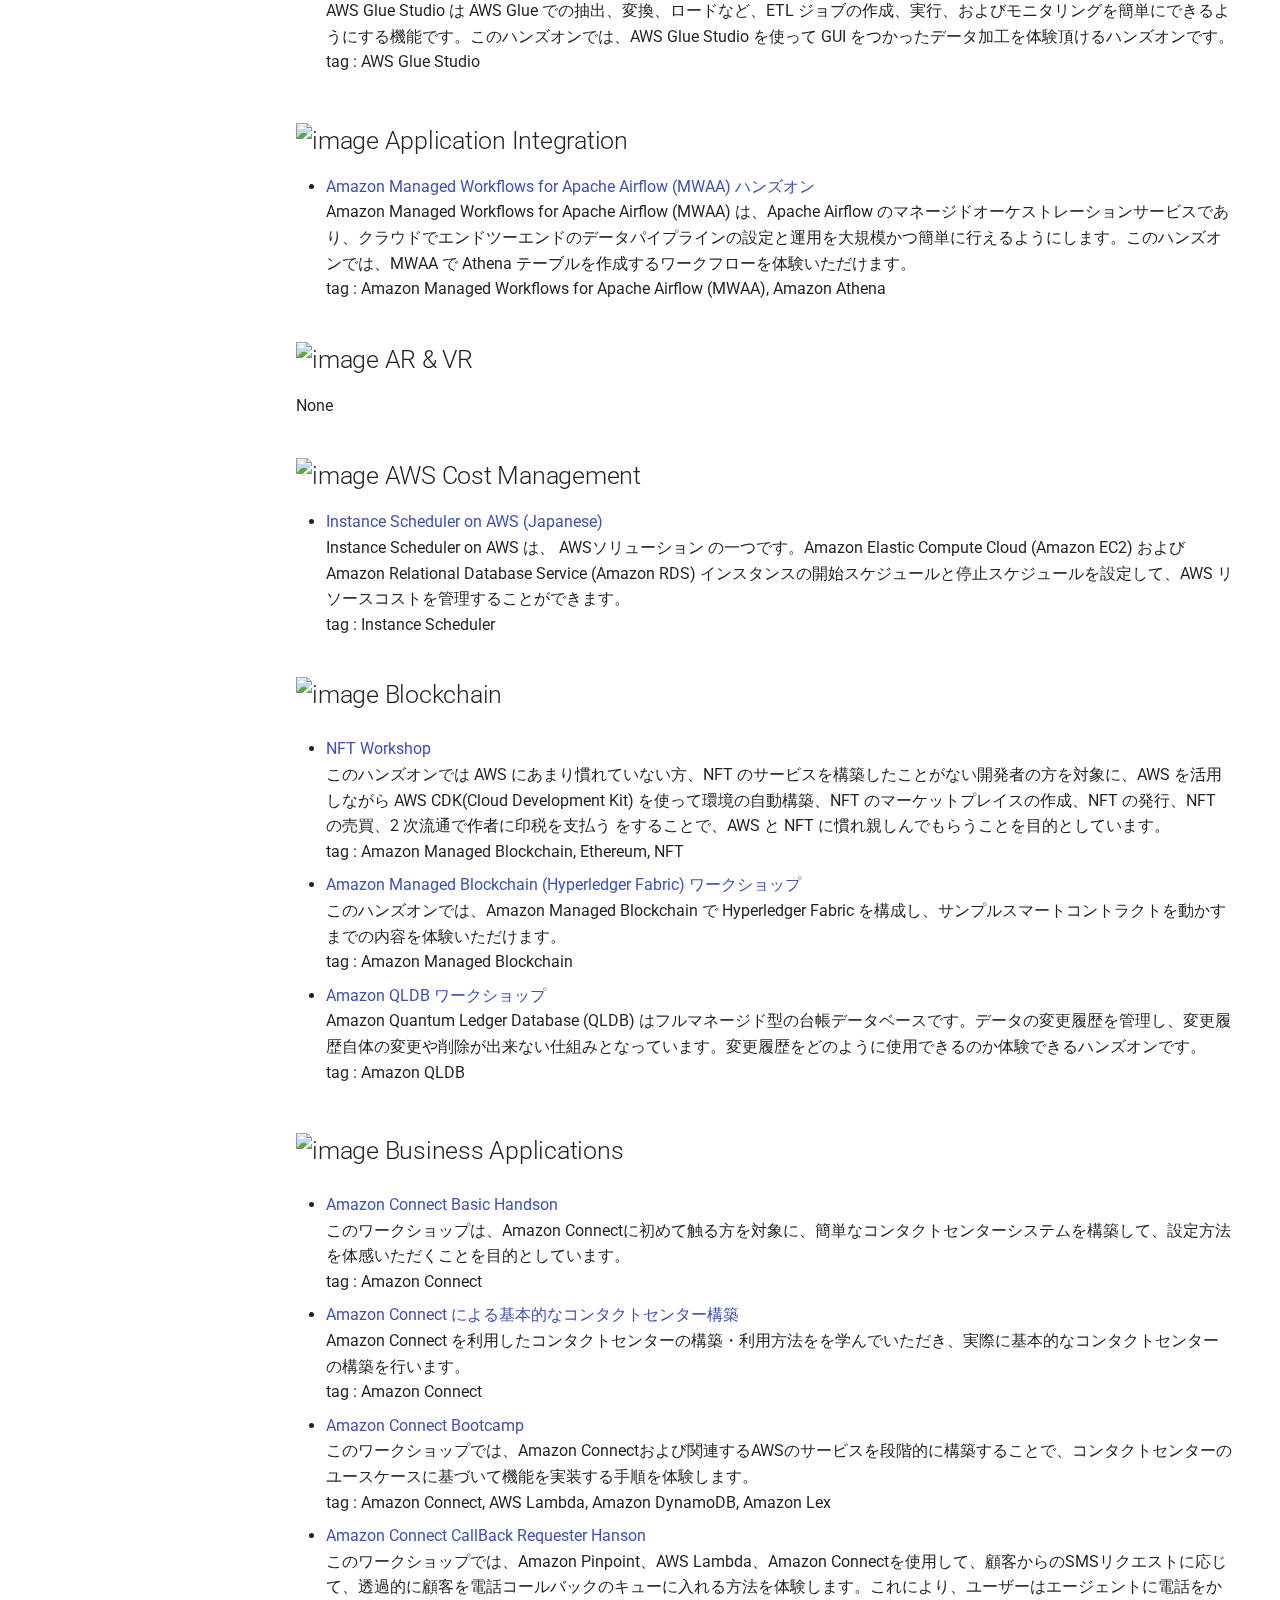
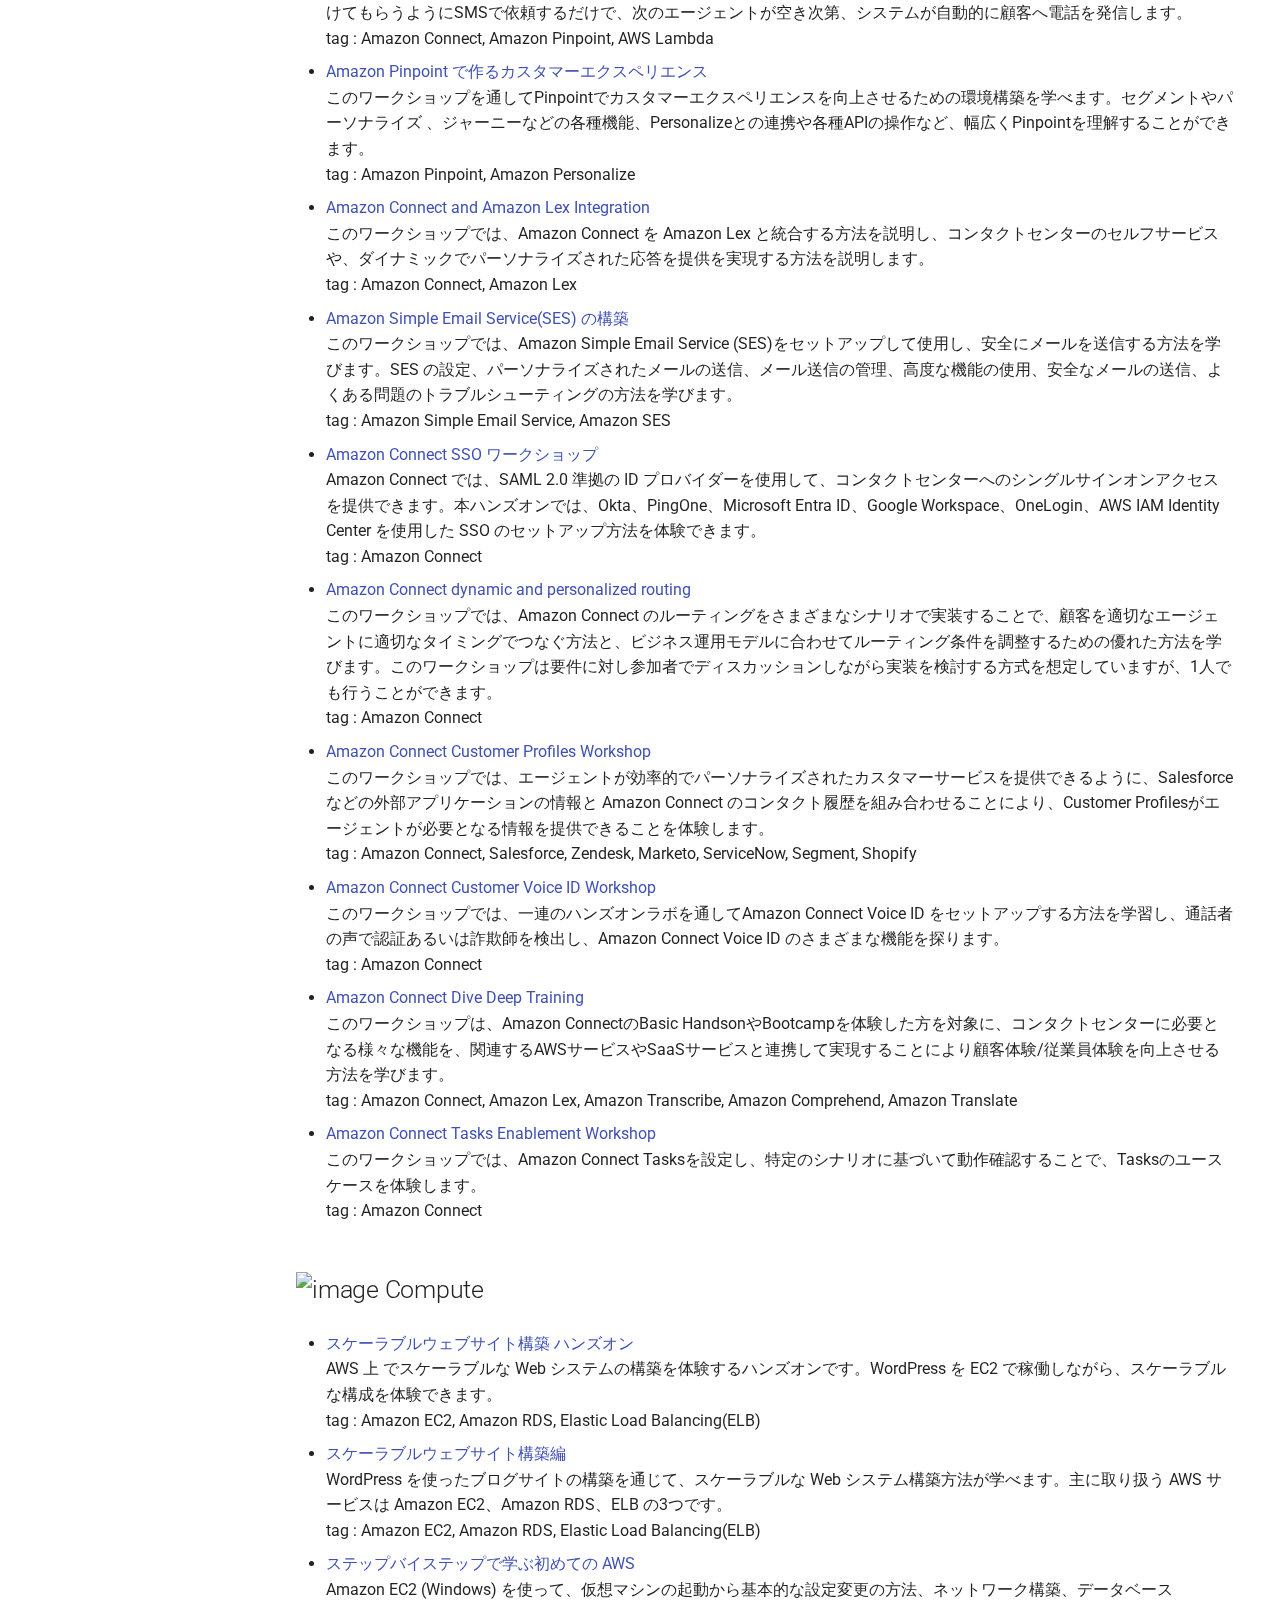
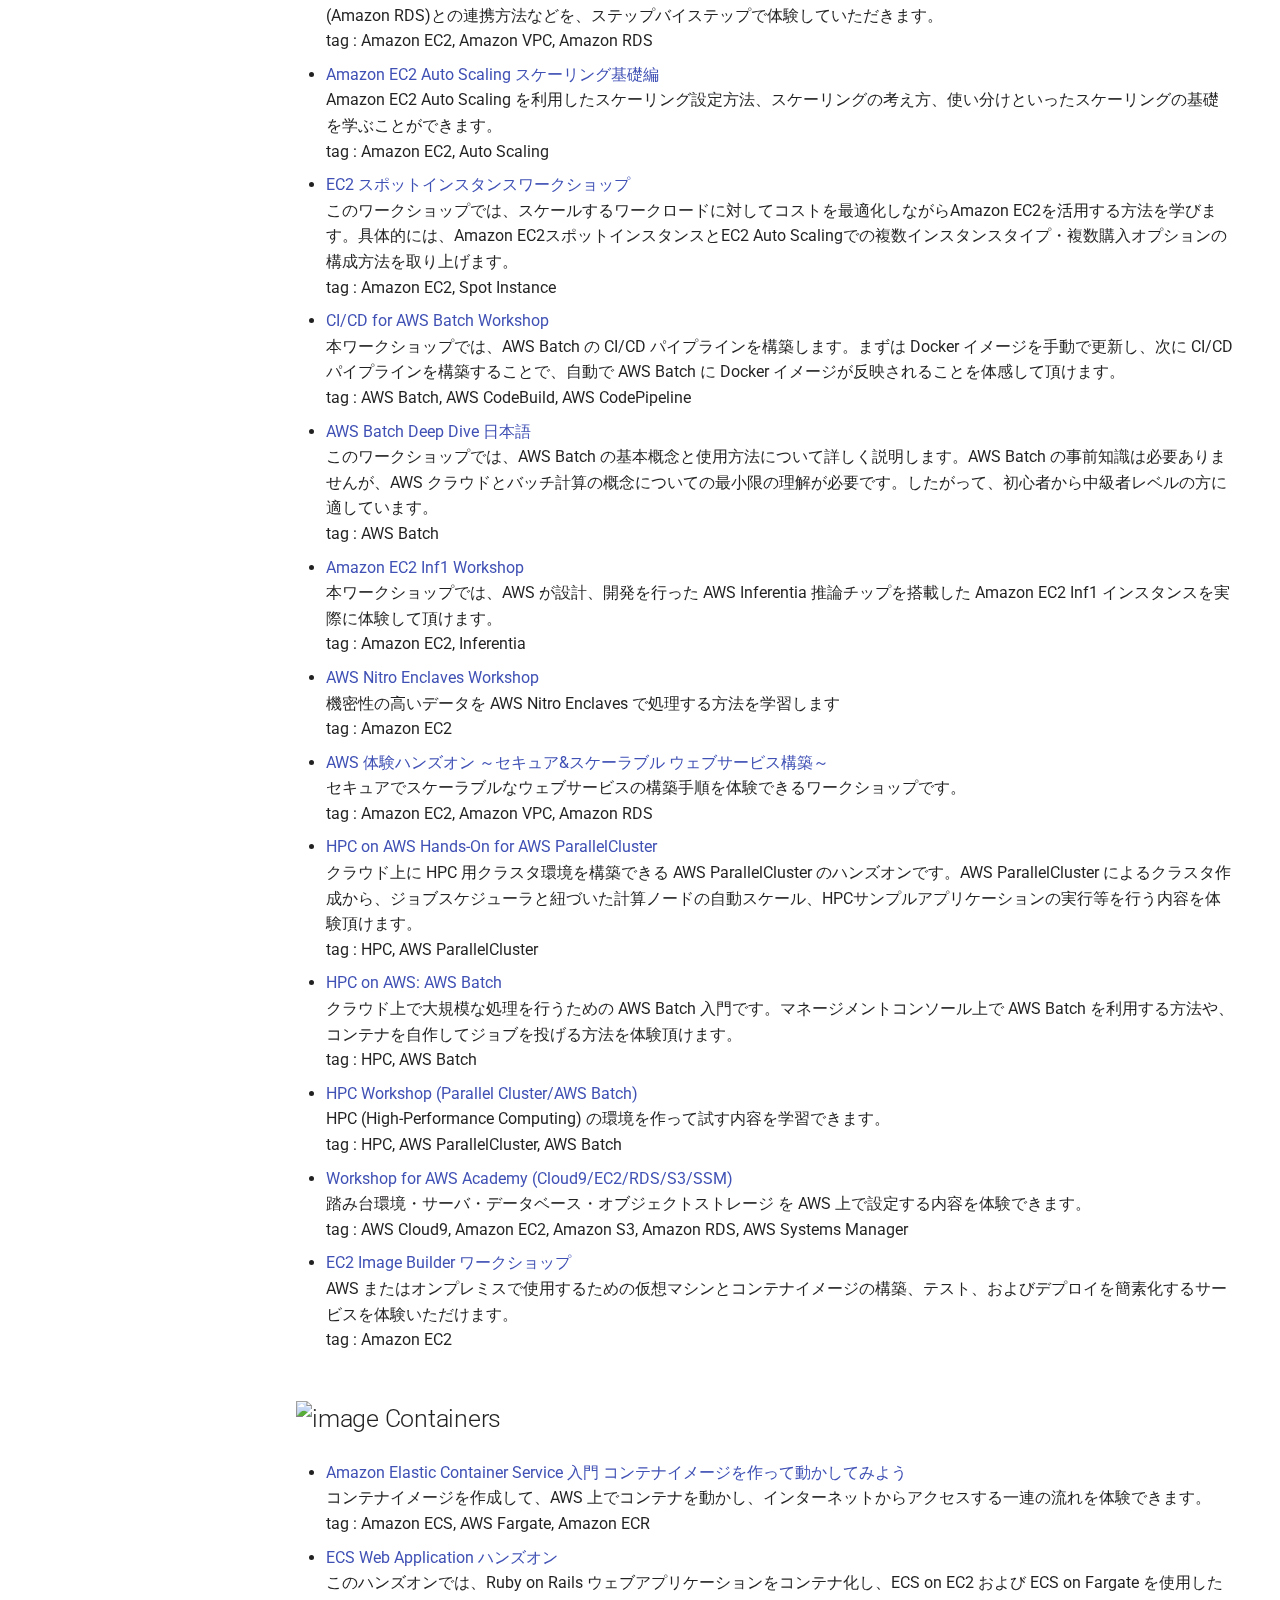
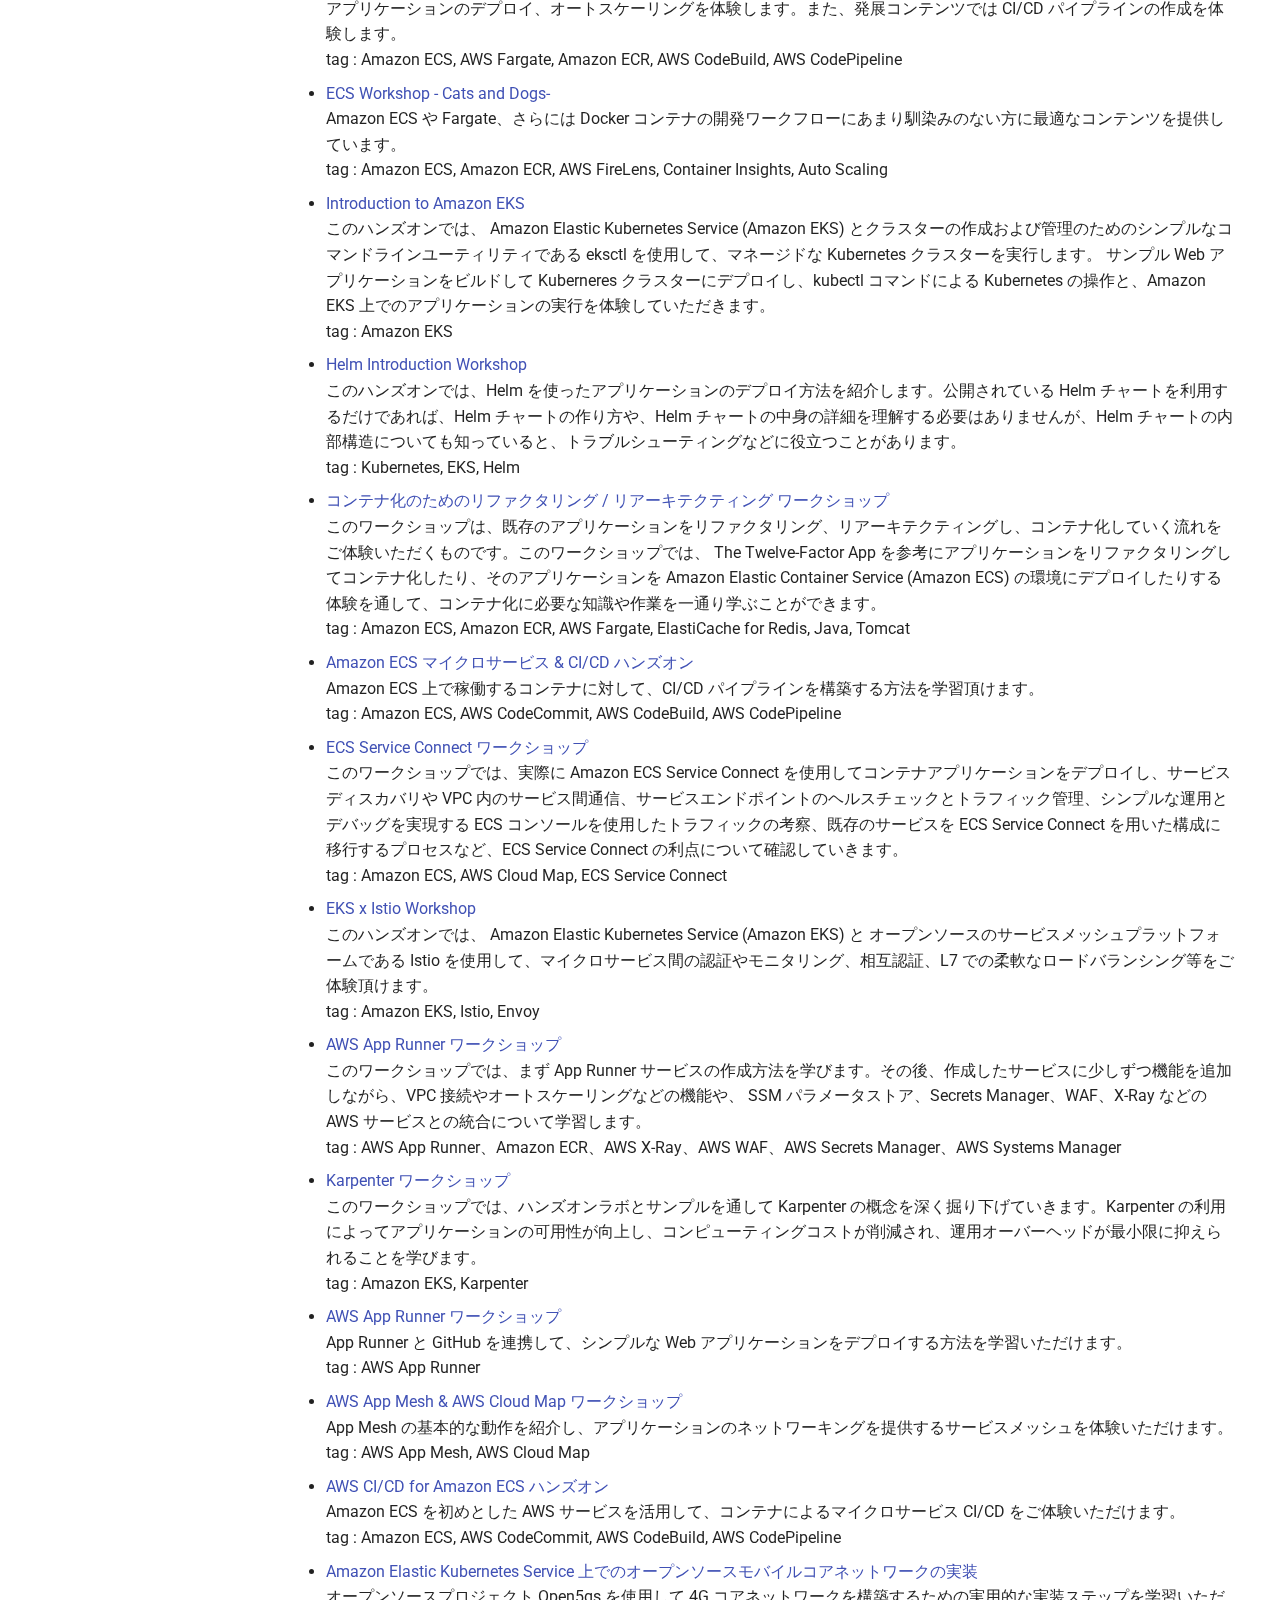
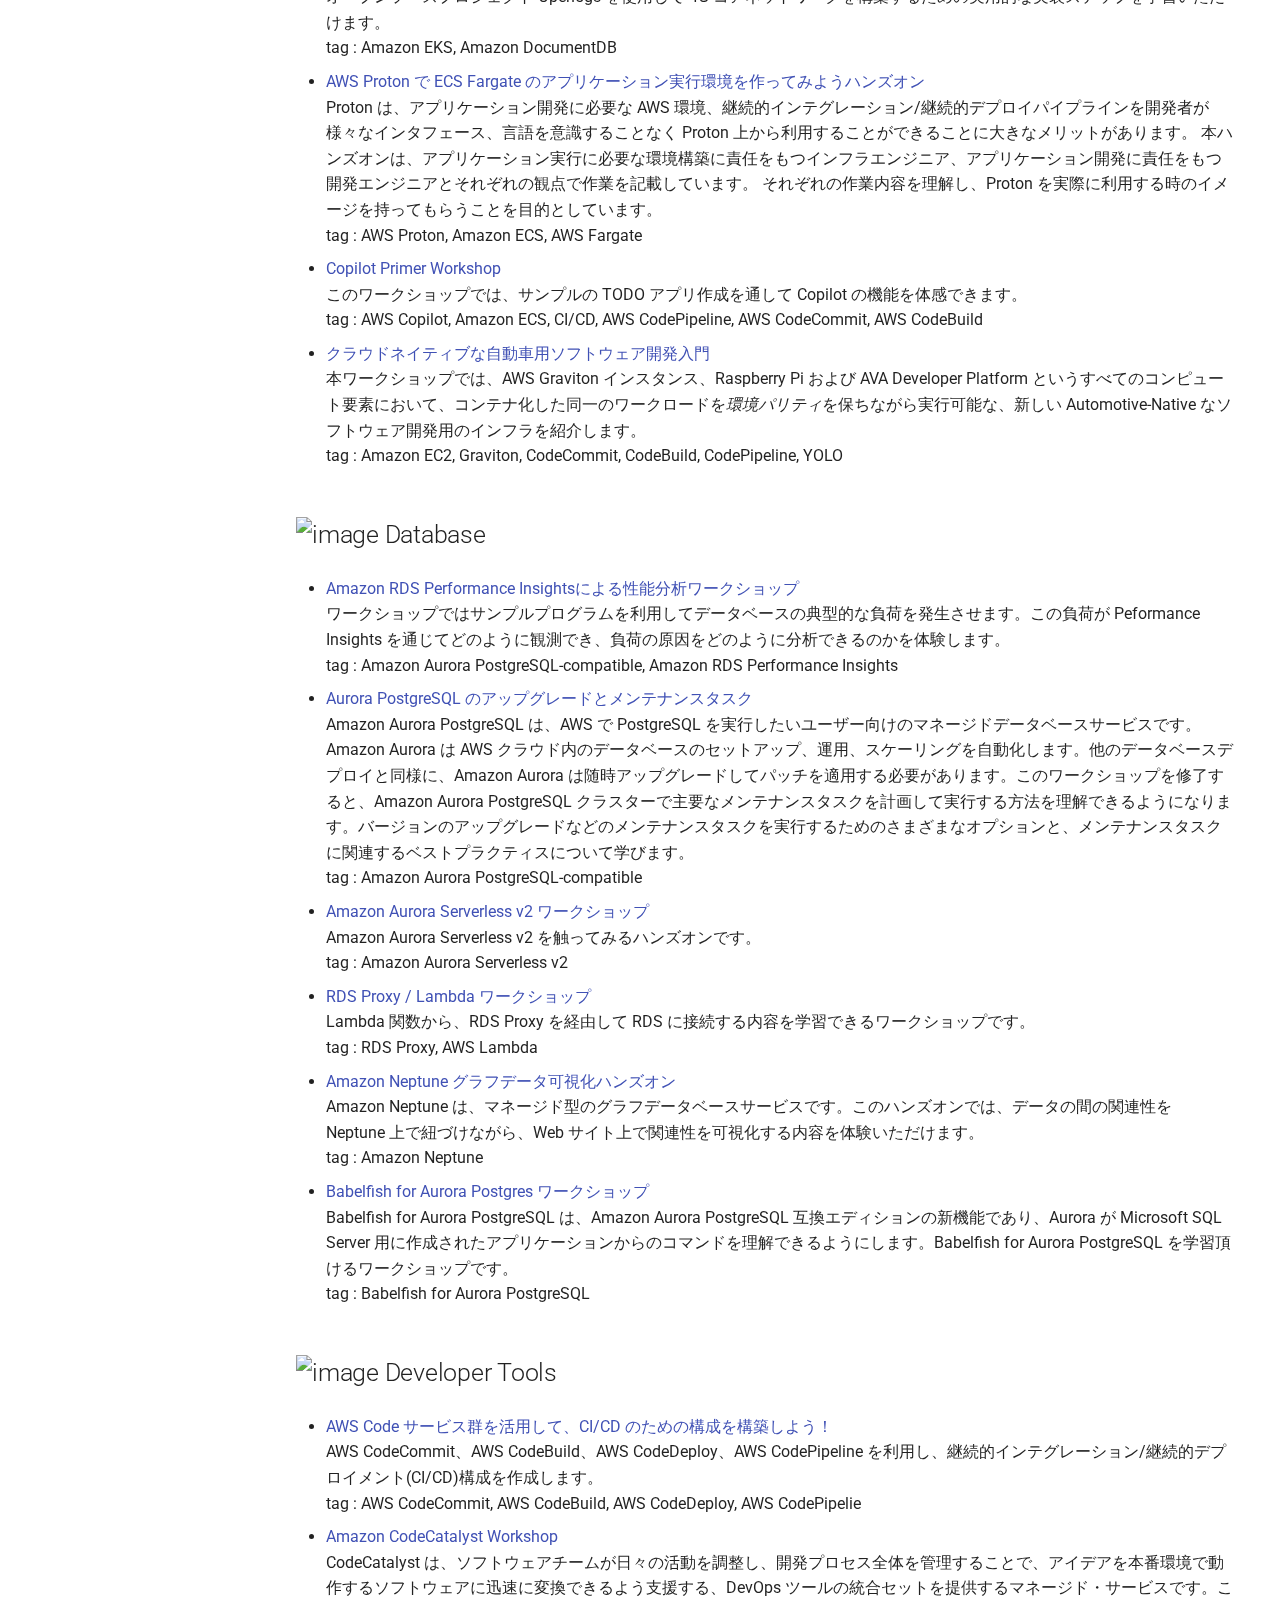
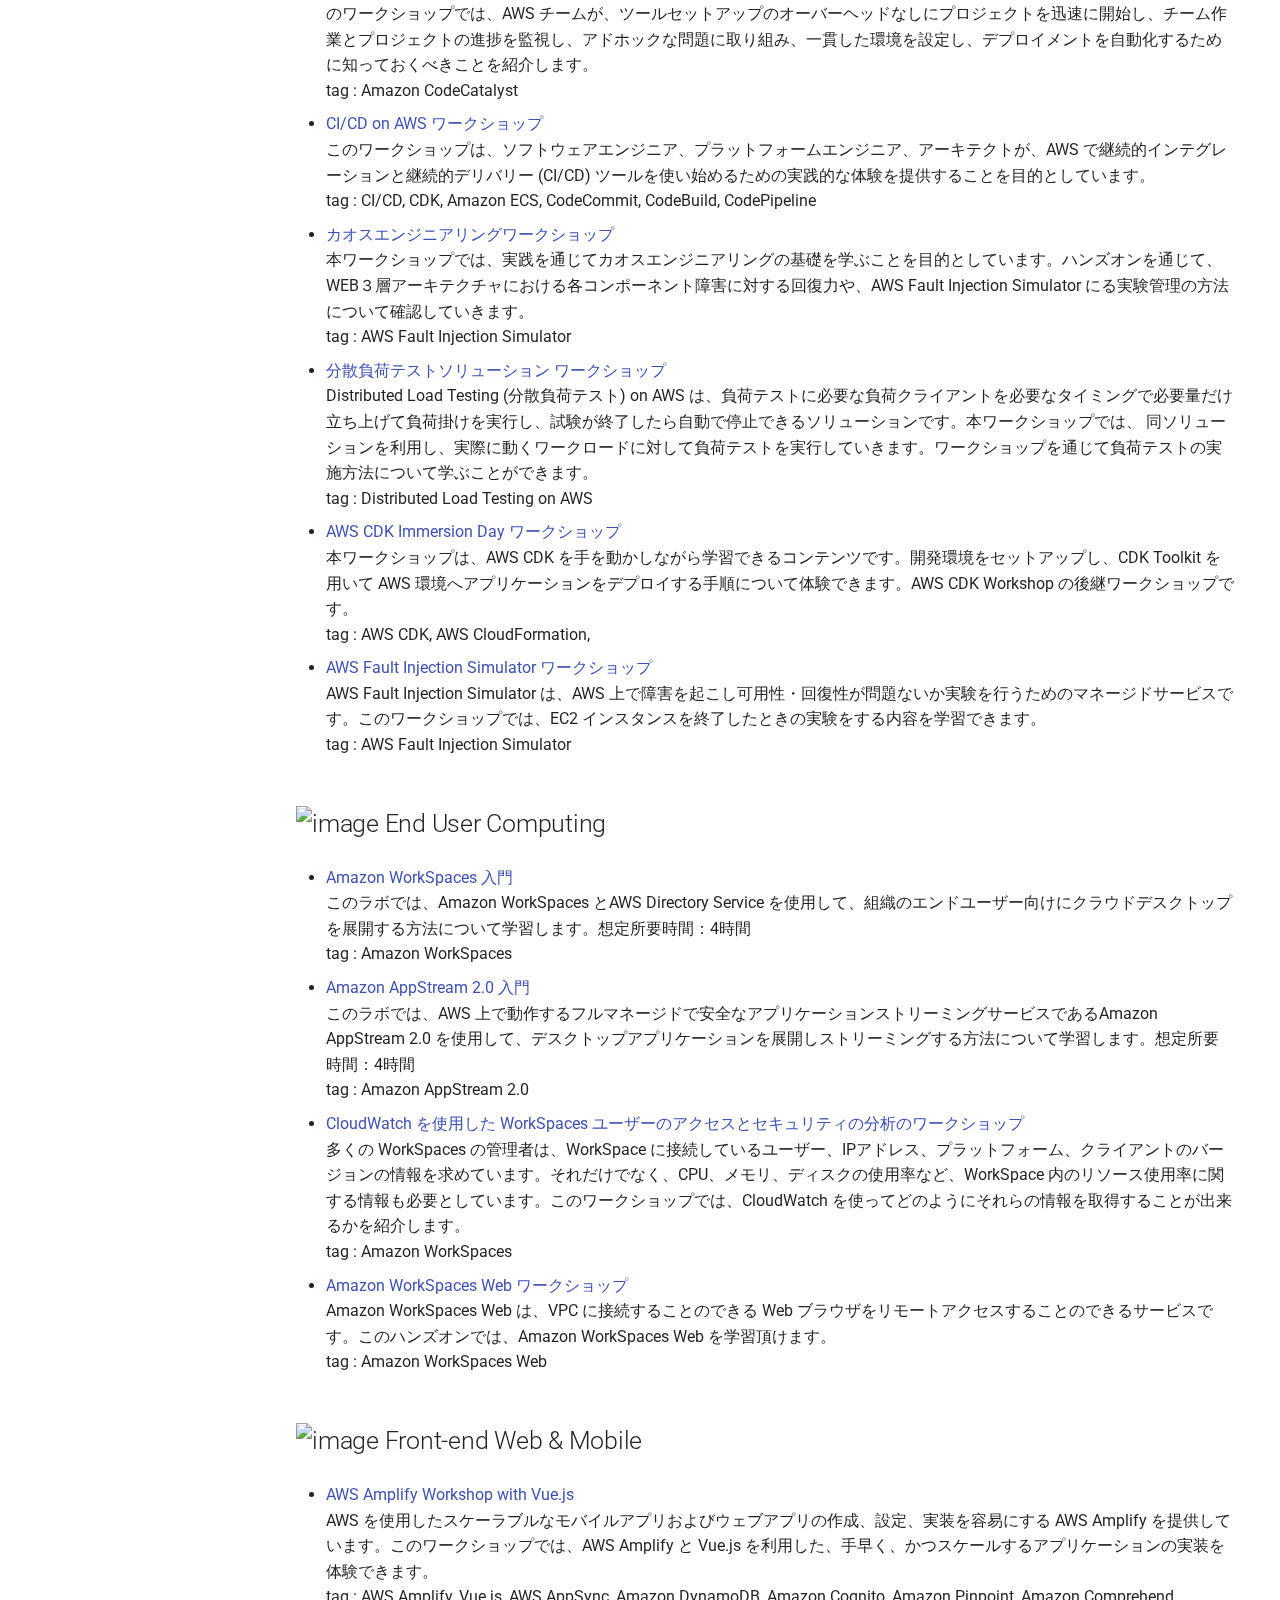
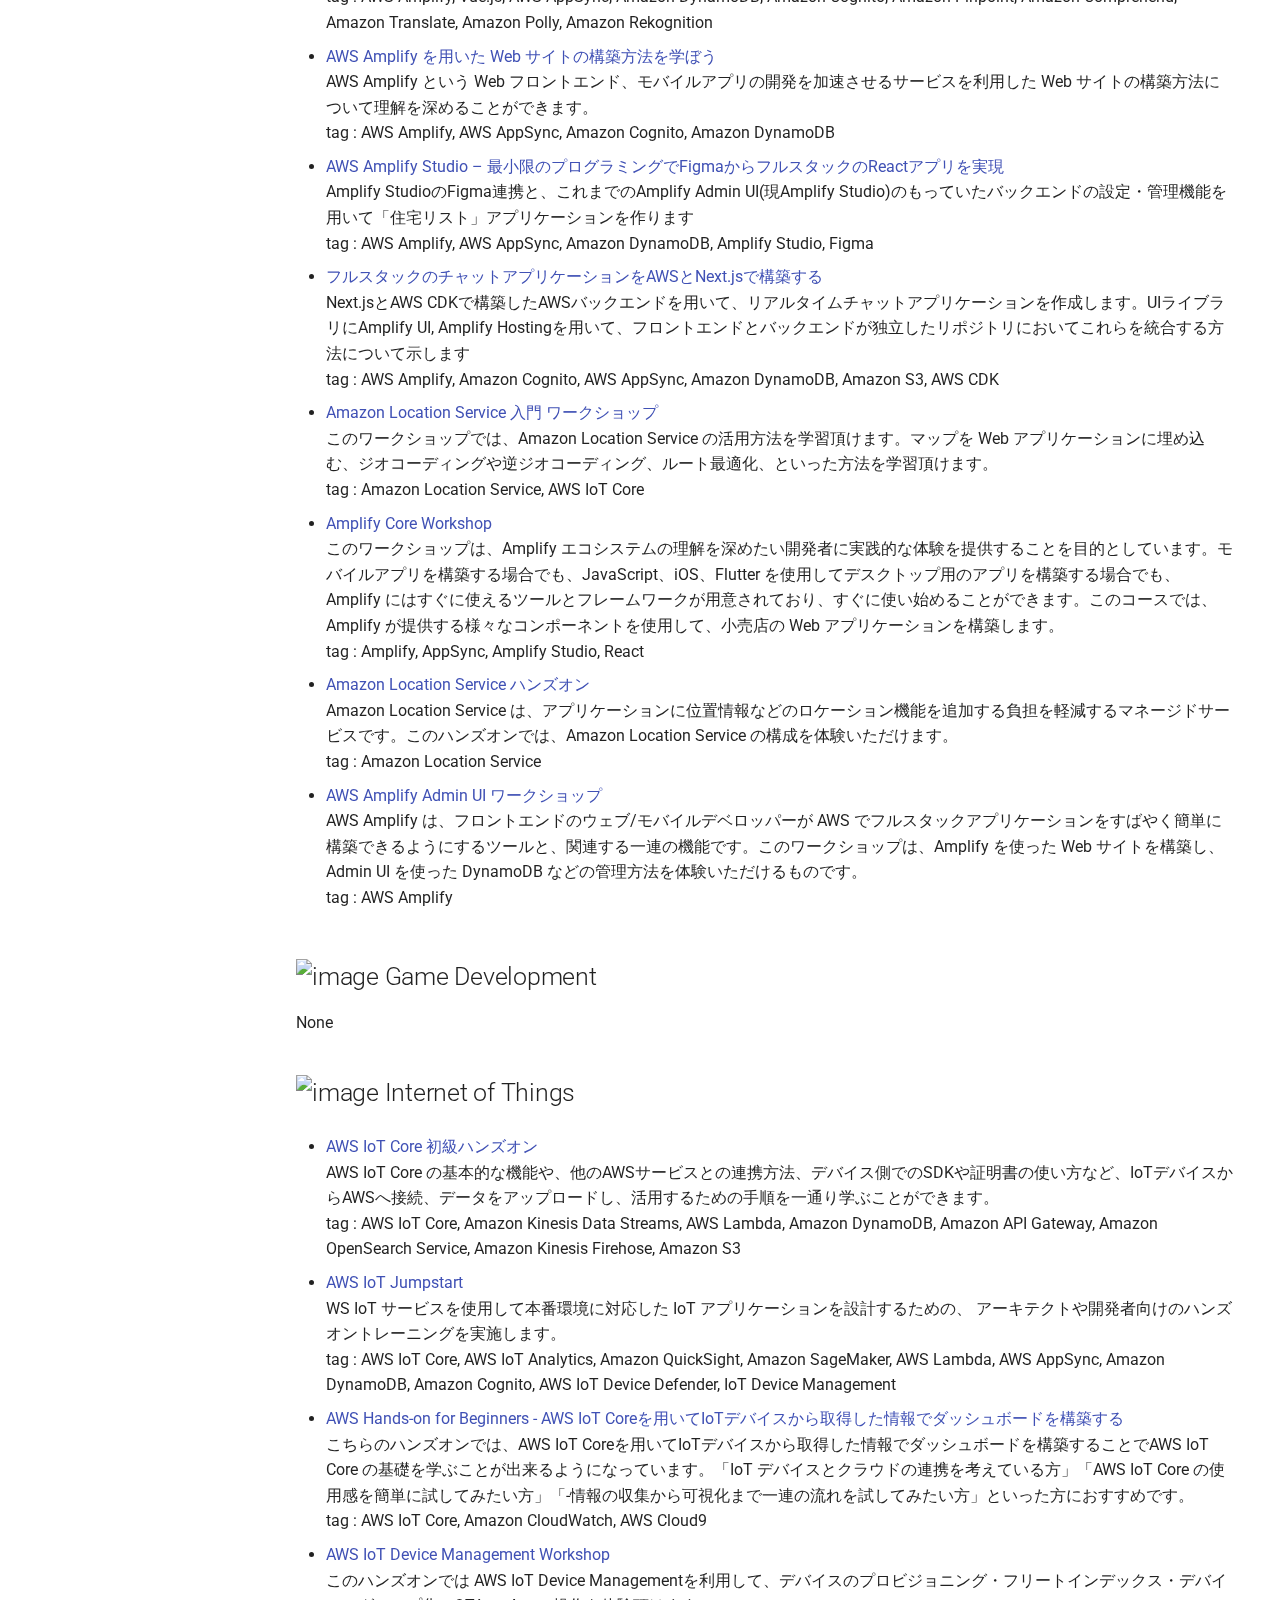
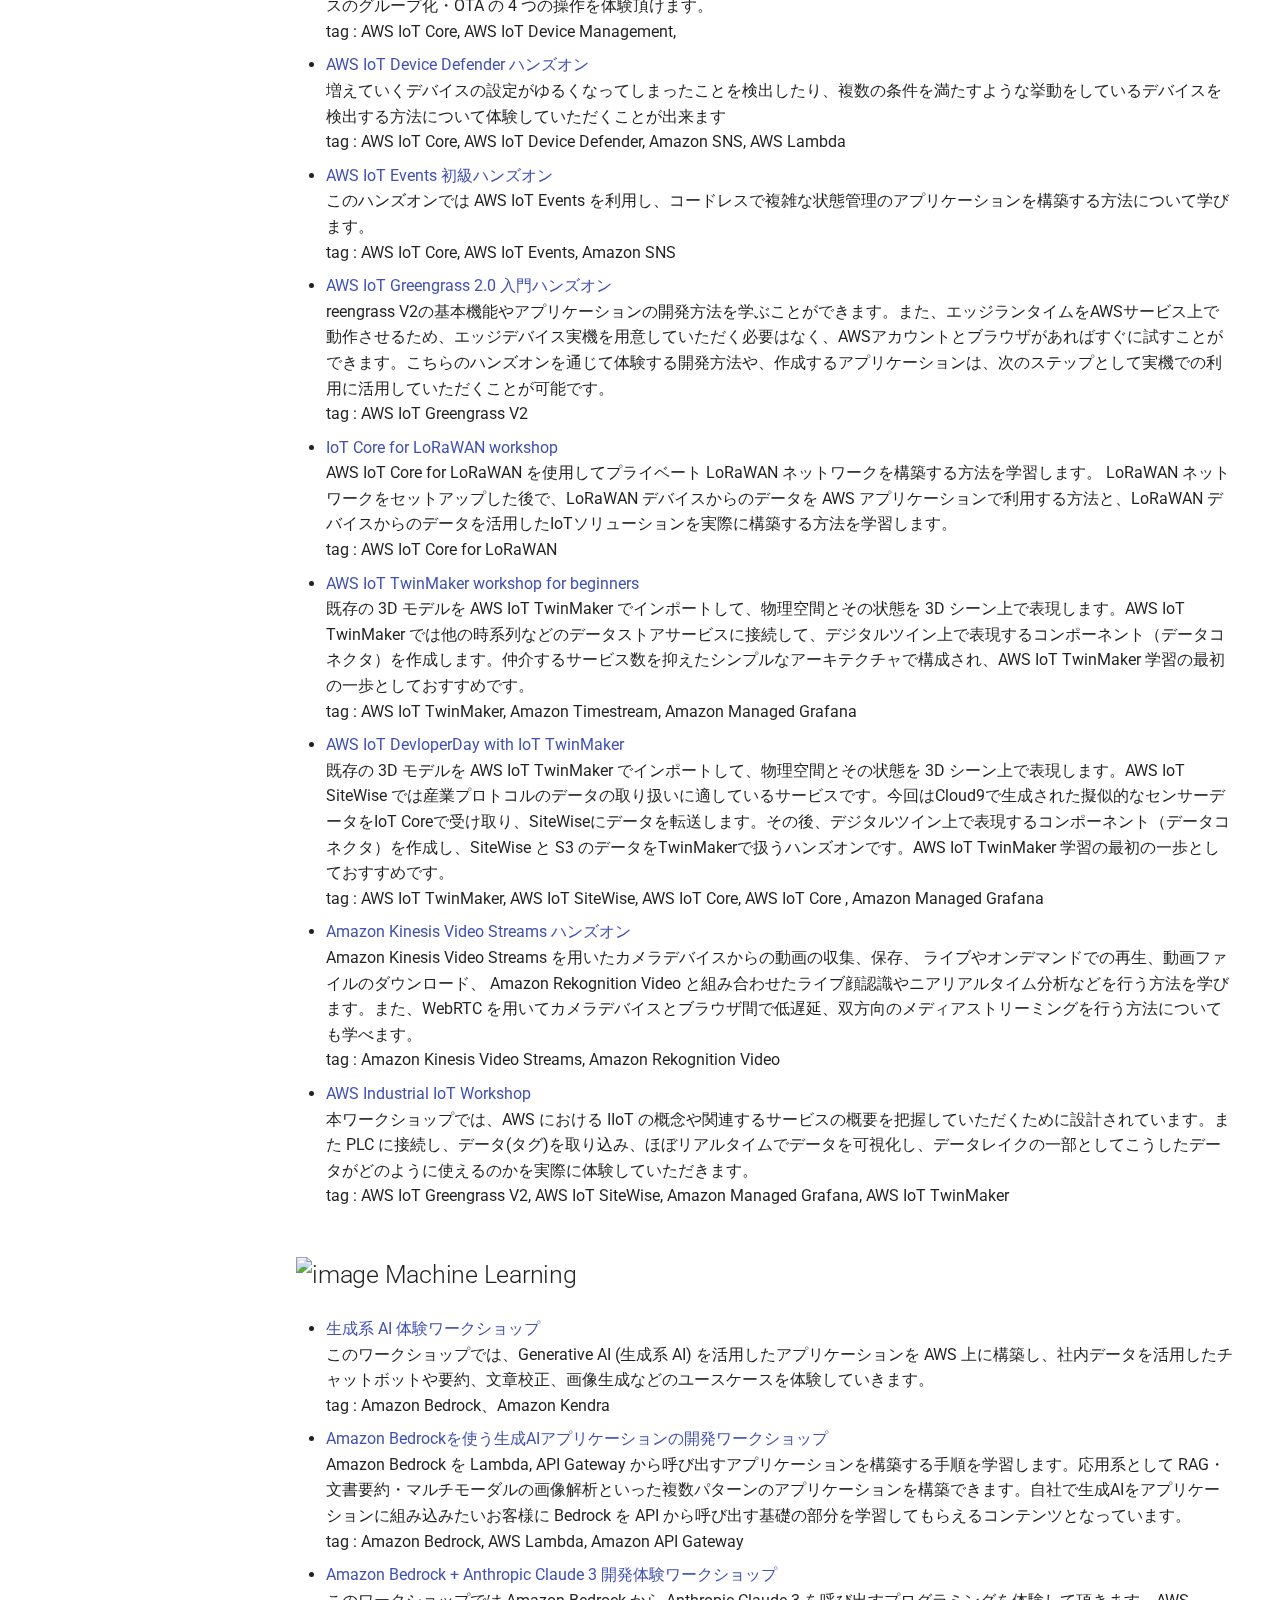
==== commit 9d4be2d7: "Deployed 3f0a880 with MkDocs version: 1.5.3" ====
--- a/index.html
+++ b/index.html
@@ -662,8 +662,8 @@
 tag : AWS Hands-on for Begginners, Amazon Redshift, Amazon QuickSight  </p>
 </li>
 <li>
-<p><a href="https://pages.awscloud.com/JAPAN-launch-GC-RedshiftServerless_Handson-2022-reg.html" target="_blank" onclick="sendClickCount()" onauxclick="sendClickCount()">Amazon Redshift Serverless データ分析セルフハンズオン</a><br />
-Amazon Redshift Serverless は、エンタープライズレベルの機能・性能を持った分析用 データベースを、業務部門でも手軽に使うことのできるサービスです。Amazon Redshift Serverless を使って、Amazon S3 上にあるデータを取り込んで分析のためのクエリーを行う内容を体験できます。また、BI ツールの QuickSight を使って Amazon Redshift Serverless のデータを可視化する方法を学習頂けます。<br />
+<p><a href="https://catalog.us-east-1.prod.workshops.aws/workshops/566245ec-486c-4b2c-9e94-d431f67316c1/ja-JP" target="_blank" onclick="sendClickCount()" onauxclick="sendClickCount()">Amazon Redshift Serverless と Amazon QuickSight を使った簡単分析ハンズオン</a><br />
+このワークショップでは、Amazon Redshift Serverless と Amazon QuickSight を使った簡単な分析を体験することができます。<br />
 tag : Amazon Redshift Serverless, Amazon QuickSight  </p>
 </li>
 <li>
